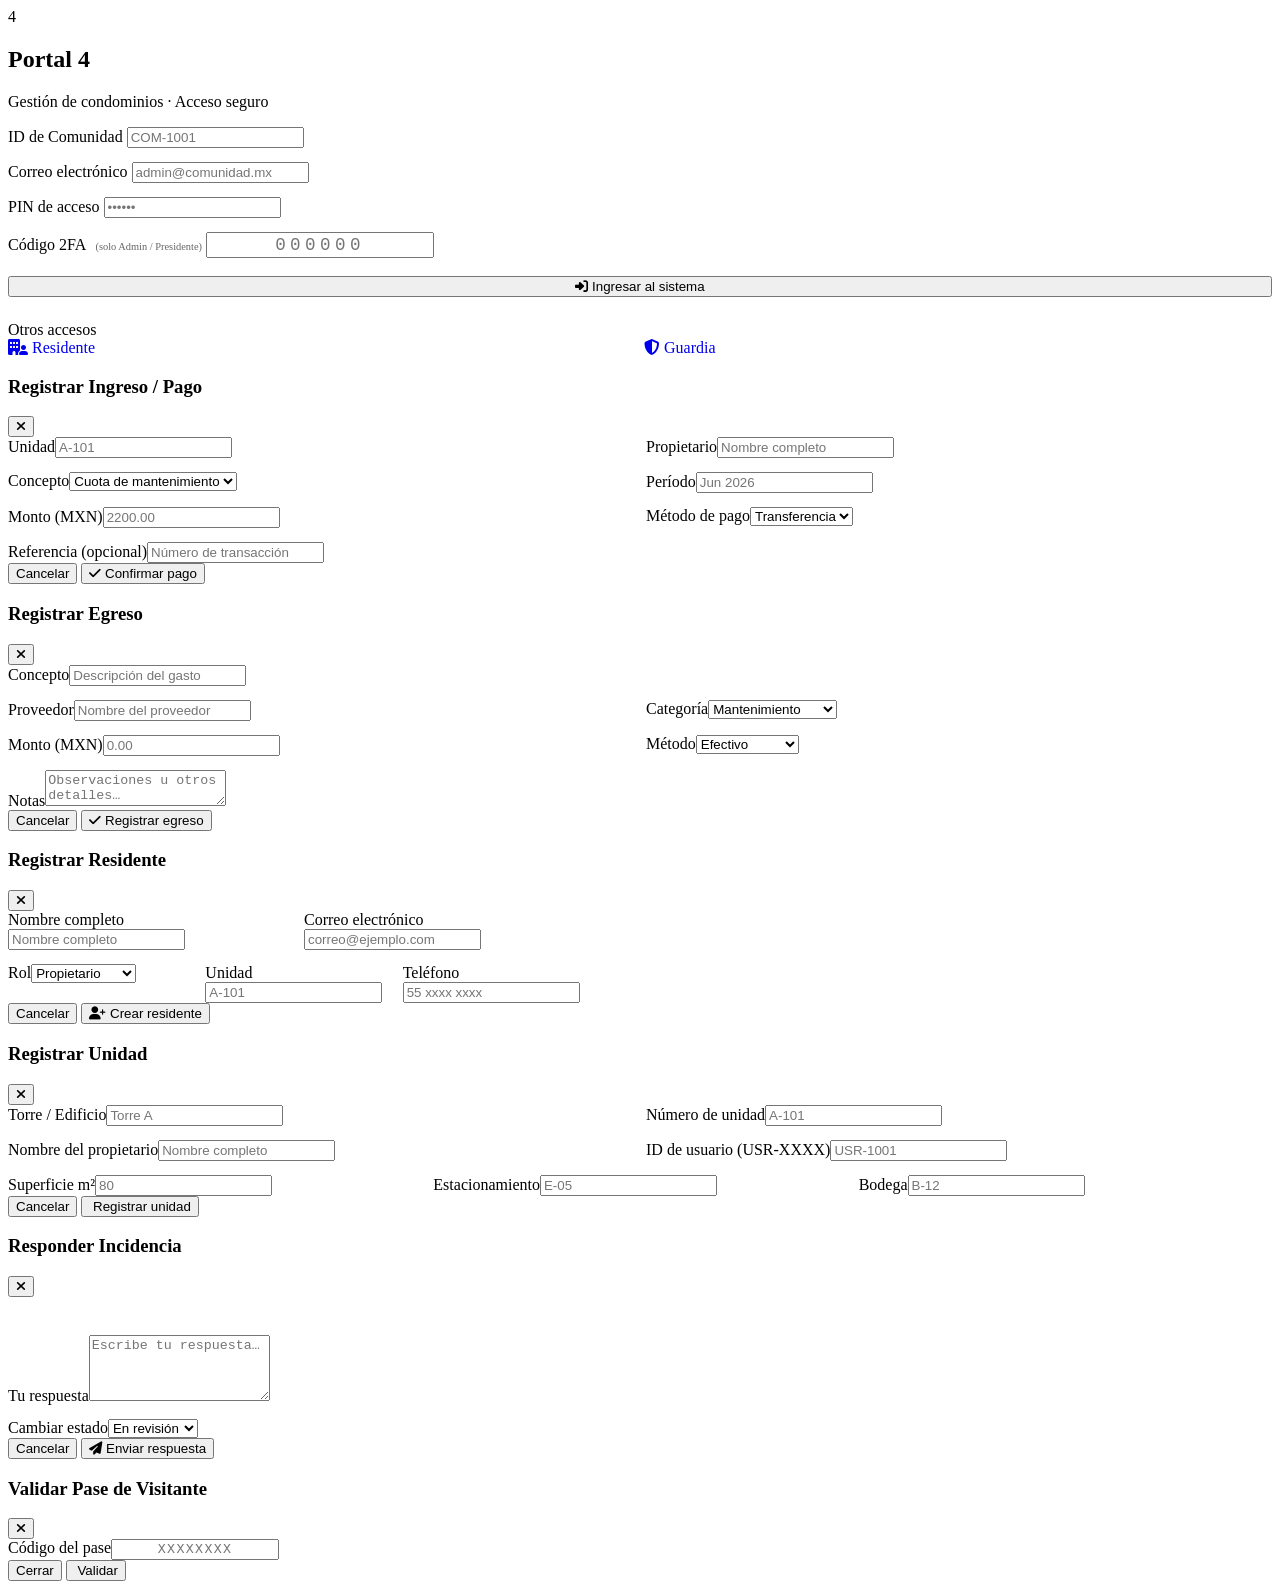
==== index.html @ bd9a2a49 "Add files via upload" ====
<!DOCTYPE html>
<html lang="es">
<head>
  <meta charset="UTF-8">
  <meta name="viewport" content="width=device-width, initial-scale=1.0">
  <title>Portal 4 — Panel Administrativo</title>
  <link rel="stylesheet" href="https://cdnjs.cloudflare.com/ajax/libs/font-awesome/6.5.0/css/all.min.css">
  <link rel="stylesheet" href="./assets/css/styles.css">
  <style>
    .stats-grid { display:grid; grid-template-columns:repeat(5,1fr); gap:14px; }
    @media(max-width:1200px){.stats-grid{grid-template-columns:repeat(3,1fr);}}
    @media(max-width:700px) {.stats-grid{grid-template-columns:repeat(2,1fr);}}
    .main-grid  { display:grid; grid-template-columns:1fr 360px; gap:20px; align-items:start; }
    @media(max-width:1100px){.main-grid{grid-template-columns:1fr;}}
    .cards-grid { display:grid; grid-template-columns:repeat(auto-fill,minmax(300px,1fr)); gap:14px; }
    .bar-row    { display:flex; align-items:center; gap:10px; margin-bottom:10px; }
    .bar-track  { flex:1; background:var(--ink-border); border-radius:99px; height:8px; overflow:hidden; }
    .bar-fill   { height:100%; border-radius:99px; transition:width .5s ease; }
    .bar-fill.income  { background:linear-gradient(90deg,var(--copper),var(--gold)); }
    .bar-fill.expense { background:linear-gradient(90deg,var(--danger),#ff8a80); }
    .bar-val    { font-size:.7rem; font-weight:700; color:var(--white); width:90px; flex-shrink:0; }
    .unit-grid  { display:grid; grid-template-columns:repeat(auto-fill,minmax(60px,1fr)); gap:6px; }
    .unit-cell  { aspect-ratio:1; border-radius:var(--r-sm); display:flex; flex-direction:column; align-items:center; justify-content:center; font-size:.65rem; font-weight:700; cursor:pointer; transition:var(--transition); border:1px solid var(--ink-border); gap:2px; }
    .unit-cell.ok     { background:rgba(63,185,80,.1);  color:var(--success); border-color:rgba(63,185,80,.3); }
    .unit-cell.moroso { background:rgba(248,81,73,.1);  color:var(--danger);  border-color:rgba(248,81,73,.3); }
    .unit-cell.pend   { background:rgba(210,153,34,.08);color:var(--warning); border-color:rgba(210,153,34,.25); }
    .unit-cell:hover  { transform:scale(1.08); box-shadow:var(--shadow-sm); }
    .activity-item { display:flex; gap:12px; padding:12px 0; border-bottom:1px solid var(--ink-border-soft); }
    .activity-item:last-child { border-bottom:none; }
    .activity-icon { width:34px; height:34px; border-radius:var(--r-sm); flex-shrink:0; display:flex; align-items:center; justify-content:center; font-size:.8rem; }
  </style>
</head>
<body>

<!-- ══ LOGIN ══ -->
<div id="loginScreen" class="login-screen">
  <div class="login-card">
    <div class="login-logo">
      <div class="login-mark">4</div>
      <h2>Portal 4</h2>
      <p>Gestión de condominios · Acceso seguro</p>
    </div>
    <div style="display:flex;flex-direction:column;gap:14px">
      <div>
        <label class="field-label">ID de Comunidad</label>
        <input type="text" id="loginCom" class="input-field" placeholder="COM-1001"
               autocomplete="off" onkeydown="if(event.key==='Enter')login()">
      </div>
      <div>
        <label class="field-label">Correo electrónico</label>
        <input type="email" id="loginUsr" class="input-field" placeholder="admin@comunidad.mx"
               autocomplete="username" onkeydown="if(event.key==='Enter')login()">
      </div>
      <div>
        <label class="field-label">PIN de acceso</label>
        <input type="password" id="loginPin" class="input-field" placeholder="••••••"
               maxlength="6" autocomplete="current-password" onkeydown="if(event.key==='Enter')login()">
      </div>
      <div>
        <label class="field-label">Código 2FA
          <span style="font-weight:400;text-transform:none;letter-spacing:0;margin-left:6px;font-size:.65rem;opacity:.6">(solo Admin / Presidente)</span>
        </label>
        <input type="text" id="loginOtp" class="input-field" placeholder="000000"
               style="font-family:'DM Mono',monospace;letter-spacing:.25em;font-size:1.1rem;text-align:center"
               maxlength="6" inputmode="numeric" onkeydown="if(event.key==='Enter')login()">
      </div>
      <!-- Error display — inline, no page reload -->
      <div id="loginError" style="display:none;background:rgba(248,81,73,.08);border:1px solid rgba(248,81,73,.3);border-radius:var(--r-md);padding:10px 14px;font-size:.8rem;color:var(--danger);line-height:1.5"></div>
      <button id="loginBtn" onclick="login()" class="btn btn-primary btn-lg" style="width:100%;margin-top:4px">
        <i class="fas fa-right-to-bracket"></i> Ingresar al sistema
      </button>
    </div>
    <div class="login-divider" style="margin-top:1.5rem">Otros accesos</div>
    <div style="display:flex;gap:8px">
      <a href="./residentes.html" class="btn btn-outline btn-sm" style="flex:1;text-decoration:none"><i class="fas fa-building-user"></i> Residente</a>
      <a href="./guardia.html"    class="btn btn-outline btn-sm" style="flex:1;text-decoration:none"><i class="fas fa-shield-halved"></i> Guardia</a>
    </div>
  </div>
</div>

<!-- ══ APP SHELL ══ -->
<div id="appShell" style="display:none">

  <nav class="navbar">
    <div style="display:flex;align-items:center;gap:16px">
      <a href="#" class="navbar-brand" onclick="return false">
        <div class="navbar-logo">4</div>
        <div>
          <div class="navbar-brand-name">Portal 4</div>
          <div class="navbar-brand-sub" id="navComId">—</div>
        </div>
      </a>
      <span class="navbar-tagline" id="navTagline">Panel de administración</span>
    </div>
    <div class="navbar-nav" id="mainNav">
      <a href="#" class="nav-link active" onclick="ir('dashboard',this)"><i class="fas fa-gauge-high"></i> <span>Dashboard</span></a>
      <a href="#" class="nav-link" onclick="ir('residentes',this)"><i class="fas fa-users"></i> <span>Residentes</span></a>
      <a href="#" class="nav-link" onclick="ir('finanzas',this)"><i class="fas fa-coins"></i> <span>Finanzas</span></a>
      <a href="#" class="nav-link" onclick="ir('amenidades',this)"><i class="fas fa-dumbbell"></i> <span>Amenidades</span></a>
      <a href="#" class="nav-link" onclick="ir('visitantes',this)"><i class="fas fa-qrcode"></i> <span>Visitantes</span></a>
      <a href="#" class="nav-link" onclick="ir('incidencias',this)"><i class="fas fa-triangle-exclamation"></i> <span>Incidencias</span></a>
    </div>
    <div style="display:flex;align-items:center;gap:10px">
      <div class="nav-user">
        <div class="nav-avatar" id="navAvatar">?</div>
        <div><div class="nav-user-name" id="navNombre">—</div><div class="nav-user-role" id="navRole">—</div></div>
      </div>
      <button class="btn-logout" title="Cerrar sesión" onclick="logout()"><i class="fas fa-arrow-right-from-bracket"></i></button>
      <button class="hamburger" id="hbBtn" onclick="toggleMobNav()"><span></span><span></span><span></span></button>
    </div>
  </nav>

  <div class="mobile-nav" id="mobNav">
    <a href="#" class="nav-link" onclick="ir('dashboard',this);closeMobNav()"><i class="fas fa-gauge-high"></i> Dashboard</a>
    <a href="#" class="nav-link" onclick="ir('residentes',this);closeMobNav()"><i class="fas fa-users"></i> Residentes</a>
    <a href="#" class="nav-link" onclick="ir('finanzas',this);closeMobNav()"><i class="fas fa-coins"></i> Finanzas</a>
    <a href="#" class="nav-link" onclick="ir('amenidades',this);closeMobNav()"><i class="fas fa-dumbbell"></i> Amenidades</a>
    <a href="#" class="nav-link" onclick="ir('visitantes',this);closeMobNav()"><i class="fas fa-qrcode"></i> Visitantes</a>
    <a href="#" class="nav-link" onclick="ir('incidencias',this);closeMobNav()"><i class="fas fa-triangle-exclamation"></i> Incidencias</a>
    <div class="divider"></div>
    <button class="btn btn-danger-ghost btn-sm" onclick="logout()" style="width:100%"><i class="fas fa-arrow-right-from-bracket"></i> Cerrar sesión</button>
  </div>

  <main style="padding:20px 24px;position:relative;z-index:1">

    <!-- ═══ DASHBOARD ═══ -->
    <section id="sec-dashboard" class="page-enter">
      <div style="display:flex;align-items:flex-start;justify-content:space-between;gap:16px;margin-bottom:24px;flex-wrap:wrap">
        <div><div class="section-eyebrow">Bienvenido</div><h1 class="section-title" id="dashTitle">Panel Principal</h1></div>
        <div style="display:flex;gap:10px;flex-wrap:wrap">
          <button class="btn btn-outline btn-sm" onclick="cargarDashboard()"><i class="fas fa-rotate-right"></i> Actualizar</button>
          <button class="btn btn-primary btn-sm" onclick="abrirModal('modalPago')"><i class="fas fa-plus"></i> Registrar pago</button>
        </div>
      </div>
      <div class="stats-grid" style="margin-bottom:20px">
        <div class="stat-card s-gold"><div class="stat-icon" style="background:rgba(212,175,55,.12);color:var(--gold)"><i class="fas fa-building"></i></div><div><div class="stat-value" id="stTotal">—</div><div class="stat-label">Total unidades</div></div></div>
        <div class="stat-card s-green"><div class="stat-icon" style="background:rgba(63,185,80,.1);color:var(--success)"><i class="fas fa-check-circle"></i></div><div><div class="stat-value" id="stAlDia">—</div><div class="stat-label">Al corriente</div></div></div>
        <div class="stat-card s-red"><div class="stat-icon" style="background:rgba(248,81,73,.08);color:var(--danger)"><i class="fas fa-exclamation-circle"></i></div><div><div class="stat-value" id="stMorosos">—</div><div class="stat-label">Morosos</div></div></div>
        <div class="stat-card s-copper"><div class="stat-icon" style="background:var(--copper-mist);color:var(--copper-light)"><i class="fas fa-coins"></i></div><div><div class="stat-value" id="stIngresos">—</div><div class="stat-label">Ingresos mes</div></div></div>
        <div class="stat-card s-blue"><div class="stat-icon" style="background:rgba(88,166,255,.08);color:var(--info)"><i class="fas fa-ticket"></i></div><div><div class="stat-value" id="stInc">—</div><div class="stat-label">Incidencias abiertas</div></div></div>
      </div>
      <div class="main-grid">
        <div style="display:flex;flex-direction:column;gap:20px">
          <div class="card" style="padding:1.5rem">
            <div style="display:flex;align-items:center;justify-content:space-between;margin-bottom:16px;flex-wrap:wrap;gap:10px">
              <div><div class="section-eyebrow">Vista rápida</div><h3 style="font-family:'Playfair Display',serif;font-size:1.1rem;color:var(--white)">Mapa de Unidades</h3></div>
              <div style="display:flex;gap:12px;font-size:.68rem">
                <span style="color:var(--success)">● Al corriente</span>
                <span style="color:var(--danger)">● Moroso</span>
                <span style="color:var(--warning)">● Pendiente</span>
              </div>
            </div>
            <div class="unit-grid" id="unitGrid"><div class="skeleton" style="height:60px"></div><div class="skeleton" style="height:60px"></div><div class="skeleton" style="height:60px"></div></div>
          </div>
          <div class="card" style="padding:1.5rem">
            <div style="display:flex;align-items:center;justify-content:space-between;margin-bottom:16px;flex-wrap:wrap;gap:10px">
              <div><div class="section-eyebrow">Cobranza</div><h3 style="font-family:'Playfair Display',serif;font-size:1.1rem;color:var(--white)">Unidades Morosas</h3></div>
              <button class="btn btn-danger-ghost btn-sm" onclick="enviarAvisosMasivos()"><i class="fas fa-envelope"></i> Avisos masivos</button>
            </div>
            <div class="p4-table-wrap"><table class="p4-table"><thead><tr><th>Unidad</th><th>Propietario</th><th>Acciones</th></tr></thead><tbody id="morososBody"><tr><td colspan="3" style="text-align:center;padding:20px;color:var(--slate)">Cargando…</td></tr></tbody></table></div>
          </div>
        </div>
        <div style="display:flex;flex-direction:column;gap:20px">
          <div class="chart-wrap">
            <div class="section-eyebrow" style="margin-bottom:4px">Resumen financiero</div>
            <h3 style="font-family:'Playfair Display',serif;font-size:1rem;color:var(--white);margin-bottom:20px">Ingresos vs Egresos</h3>
            <div id="finChart"><div class="skeleton" style="height:130px"></div></div>
            <div style="display:flex;justify-content:space-between;margin-top:16px;padding-top:14px;border-top:1px solid var(--ink-border)">
              <div><div style="font-size:.65rem;color:var(--slate);text-transform:uppercase;letter-spacing:.08em">Balance neto</div><div style="font-family:'DM Mono',monospace;font-size:1rem;font-weight:700;margin-top:2px" id="balVal">—</div></div>
              <button class="btn btn-ghost btn-sm" onclick="ir('finanzas')">Ver detalles <i class="fas fa-arrow-right"></i></button>
            </div>
          </div>
          <div class="card" style="padding:1.5rem">
            <div class="section-eyebrow" style="margin-bottom:4px">Sistema</div>
            <h3 style="font-family:'Playfair Display',serif;font-size:1rem;color:var(--white);margin-bottom:16px">Actividad Reciente</h3>
            <div id="actFeed"><div class="skeleton" style="height:50px;margin-bottom:8px"></div><div class="skeleton" style="height:50px;margin-bottom:8px"></div><div class="skeleton" style="height:50px"></div></div>
          </div>
        </div>
      </div>
    </section>

    <!-- ═══ RESIDENTES ═══ -->
    <section id="sec-residentes" style="display:none">
      <div style="display:flex;align-items:flex-start;justify-content:space-between;gap:16px;margin-bottom:24px;flex-wrap:wrap">
        <div><div class="section-eyebrow">Administración</div><h1 class="section-title">Residentes y Propiedades</h1></div>
        <div style="display:flex;gap:10px;flex-wrap:wrap">
          <button class="btn btn-primary btn-sm" onclick="abrirModal('modalUsuario')"><i class="fas fa-user-plus"></i> Nuevo residente</button>
          <button class="btn btn-outline btn-sm" onclick="abrirModal('modalPropiedad')"><i class="fas fa-building-plus"></i> Nueva unidad</button>
        </div>
      </div>
      <div class="tab-bar">
        <button class="tab-btn active" onclick="swTab('usuarios',this)"><i class="fas fa-users"></i> Usuarios <span class="tab-badge" id="badgeU">0</span></button>
        <button class="tab-btn" onclick="swTab('propiedades',this)"><i class="fas fa-building"></i> Propiedades <span class="tab-badge" id="badgeP">0</span></button>
      </div>
      <div id="tabUsuarios">
        <div class="search-bar" style="max-width:360px;margin-bottom:16px">
          <i class="fas fa-search search-icon"></i>
          <input class="input-field" id="buscarU" placeholder="Buscar por nombre, email o unidad…" style="padding-left:44px" oninput="filtrarU(this.value)">
        </div>
        <div class="p4-table-wrap"><table class="p4-table"><thead><tr><th>ID</th><th>Nombre</th><th>Email</th><th>Rol</th><th>Unidad</th><th>Estatus</th><th>Acciones</th></tr></thead><tbody id="tbUsuarios"><tr><td colspan="7" style="text-align:center;padding:24px;color:var(--slate)">Cargando…</td></tr></tbody></table></div>
      </div>
      <div id="tabPropiedades" style="display:none">
        <div class="p4-table-wrap"><table class="p4-table"><thead><tr><th>ID</th><th>Torre</th><th>Unidad</th><th>Propietario</th><th>M²</th><th>Estado cuenta</th><th>Acciones</th></tr></thead><tbody id="tbPropiedades"><tr><td colspan="7" style="text-align:center;padding:24px;color:var(--slate)">Cargando…</td></tr></tbody></table></div>
      </div>
    </section>

    <!-- ═══ FINANZAS ═══ -->
    <section id="sec-finanzas" style="display:none">
      <div style="display:flex;align-items:flex-start;justify-content:space-between;gap:16px;margin-bottom:24px;flex-wrap:wrap">
        <div><div class="section-eyebrow">Motor financiero</div><h1 class="section-title">Finanzas del Condominio</h1></div>
        <div style="display:flex;gap:10px;flex-wrap:wrap">
          <button class="btn btn-primary btn-sm" onclick="abrirModal('modalPago')"><i class="fas fa-plus"></i> Ingreso</button>
          <button class="btn btn-outline btn-sm" onclick="abrirModal('modalEgreso')"><i class="fas fa-minus"></i> Egreso</button>
        </div>
      </div>
      <div style="display:grid;grid-template-columns:repeat(auto-fit,minmax(200px,1fr));gap:14px;margin-bottom:24px">
        <div class="stat-card s-green"><div class="stat-icon" style="background:rgba(63,185,80,.1);color:var(--success)"><i class="fas fa-arrow-trend-up"></i></div><div><div class="stat-value" id="finTotIng">$0</div><div class="stat-label">Ingresos totales</div></div></div>
        <div class="stat-card s-red"><div class="stat-icon" style="background:rgba(248,81,73,.08);color:var(--danger)"><i class="fas fa-arrow-trend-down"></i></div><div><div class="stat-value" id="finTotEgr">$0</div><div class="stat-label">Egresos totales</div></div></div>
        <div class="stat-card s-copper"><div class="stat-icon" style="background:var(--copper-mist);color:var(--copper-light)"><i class="fas fa-scale-balanced"></i></div><div><div class="stat-value" id="finBal">$0</div><div class="stat-label">Balance neto</div></div></div>
      </div>
      <div class="tab-bar">
        <button class="tab-btn active" onclick="swFinTab('ing',this)"><i class="fas fa-arrow-down" style="color:var(--success)"></i> Ingresos</button>
        <button class="tab-btn" onclick="swFinTab('egr',this)"><i class="fas fa-arrow-up" style="color:var(--danger)"></i> Egresos</button>
      </div>
      <div id="tabIng"><div class="p4-table-wrap"><table class="p4-table"><thead><tr><th>ID</th><th>Unidad</th><th>Propietario</th><th>Concepto</th><th>Monto</th><th>Método</th><th>Período</th><th>Fecha</th><th>Estado</th></tr></thead><tbody id="tbIng"><tr><td colspan="9" style="text-align:center;padding:24px;color:var(--slate)">Cargando…</td></tr></tbody></table></div></div>
      <div id="tabEgr" style="display:none"><div class="p4-table-wrap"><table class="p4-table"><thead><tr><th>ID</th><th>Concepto</th><th>Proveedor</th><th>Monto</th><th>Categoría</th><th>Fecha</th></tr></thead><tbody id="tbEgr"><tr><td colspan="6" style="text-align:center;padding:24px;color:var(--slate)">Cargando…</td></tr></tbody></table></div></div>
    </section>

    <!-- ═══ AMENIDADES ═══ -->
    <section id="sec-amenidades" style="display:none">
      <div style="display:flex;align-items:flex-start;justify-content:space-between;gap:16px;margin-bottom:24px;flex-wrap:wrap">
        <div><div class="section-eyebrow">Reservaciones</div><h1 class="section-title">Amenidades</h1></div>
        <button class="btn btn-ghost btn-sm" onclick="cargarAmenidades()"><i class="fas fa-rotate-right"></i> Actualizar</button>
      </div>
      <div class="p4-table-wrap"><table class="p4-table"><thead><tr><th>ID</th><th>Unidad</th><th>Amenidad</th><th>Fecha</th><th>Hora</th><th>Duración</th><th>Residente</th><th>Estado</th><th>Acción</th></tr></thead><tbody id="tbAmen"><tr><td colspan="9" style="text-align:center;padding:24px;color:var(--slate)">Cargando…</td></tr></tbody></table></div>
    </section>

    <!-- ═══ VISITANTES ═══ -->
    <section id="sec-visitantes" style="display:none">
      <div style="display:flex;align-items:flex-start;justify-content:space-between;gap:16px;margin-bottom:24px;flex-wrap:wrap">
        <div><div class="section-eyebrow">Control de acceso</div><h1 class="section-title">Registro de Visitantes</h1></div>
        <button class="btn btn-outline btn-sm" onclick="abrirModal('modalQRVal')"><i class="fas fa-qrcode"></i> Validar QR</button>
      </div>
      <div class="p4-table-wrap"><table class="p4-table"><thead><tr><th>ID</th><th>Código</th><th>Unidad</th><th>Residente</th><th>Visitante</th><th>Fecha visita</th><th>Placa</th><th>Estado</th></tr></thead><tbody id="tbVis"><tr><td colspan="8" style="text-align:center;padding:24px;color:var(--slate)">Cargando…</td></tr></tbody></table></div>
    </section>

    <!-- ═══ INCIDENCIAS ═══ -->
    <section id="sec-incidencias" style="display:none">
      <div style="display:flex;align-items:flex-start;justify-content:space-between;gap:16px;margin-bottom:24px;flex-wrap:wrap">
        <div><div class="section-eyebrow">Soporte</div><h1 class="section-title">Incidencias y Tickets</h1></div>
        <button class="btn btn-ghost btn-sm" onclick="cargarIncidencias()"><i class="fas fa-rotate-right"></i> Actualizar</button>
      </div>
      <div class="cards-grid" id="gridInc">
        <div class="skeleton" style="height:180px;border-radius:var(--r-xl)"></div>
        <div class="skeleton" style="height:180px;border-radius:var(--r-xl)"></div>
        <div class="skeleton" style="height:180px;border-radius:var(--r-xl)"></div>
      </div>
    </section>

  </main>
</div><!-- /appShell -->

<!-- ══ MODALS ══ -->
<div id="modalPago" class="modal-overlay hidden">
  <div class="modal-box">
    <div class="modal-header"><h3 class="modal-title">Registrar Ingreso / Pago</h3><button class="btn-logout" onclick="cerrarModal('modalPago')"><i class="fas fa-times"></i></button></div>
    <div class="modal-body" style="display:flex;flex-direction:column;gap:14px">
      <div style="display:grid;grid-template-columns:1fr 1fr;gap:12px">
        <div><label class="field-label">Unidad</label><input class="input-field" id="pagoUnidad" placeholder="A-101"></div>
        <div><label class="field-label">Propietario</label><input class="input-field" id="pagoNombre" placeholder="Nombre completo"></div>
      </div>
      <div style="display:grid;grid-template-columns:1fr 1fr;gap:12px">
        <div><label class="field-label">Concepto</label><select class="input-field" id="pagoConcepto"><option>Cuota de mantenimiento</option><option>Fondo de reserva</option><option>Cuota extraordinaria</option><option>Estacionamiento</option><option>Otro</option></select></div>
        <div><label class="field-label">Período</label><input class="input-field" id="pagoPeriodo" placeholder="Jun 2026"></div>
      </div>
      <div style="display:grid;grid-template-columns:1fr 1fr;gap:12px">
        <div><label class="field-label">Monto (MXN)</label><input class="input-field" id="pagoMonto" type="number" min="0" step="0.01" placeholder="2200.00"></div>
        <div><label class="field-label">Método de pago</label><select class="input-field" id="pagoMetodo"><option>Transferencia</option><option>SPEI</option><option>Efectivo</option><option>Tarjeta</option><option>Cheque</option></select></div>
      </div>
      <div><label class="field-label">Referencia (opcional)</label><input class="input-field" id="pagoRef" placeholder="Número de transacción"></div>
    </div>
    <div class="modal-footer">
      <button class="btn btn-outline btn-sm" onclick="cerrarModal('modalPago')">Cancelar</button>
      <button class="btn btn-primary btn-sm" onclick="guardarPago()"><i class="fas fa-check"></i> Confirmar pago</button>
    </div>
  </div>
</div>

<div id="modalEgreso" class="modal-overlay hidden">
  <div class="modal-box">
    <div class="modal-header"><h3 class="modal-title">Registrar Egreso</h3><button class="btn-logout" onclick="cerrarModal('modalEgreso')"><i class="fas fa-times"></i></button></div>
    <div class="modal-body" style="display:flex;flex-direction:column;gap:14px">
      <div><label class="field-label">Concepto</label><input class="input-field" id="egrConcepto" placeholder="Descripción del gasto"></div>
      <div style="display:grid;grid-template-columns:1fr 1fr;gap:12px">
        <div><label class="field-label">Proveedor</label><input class="input-field" id="egrProveedor" placeholder="Nombre del proveedor"></div>
        <div><label class="field-label">Categoría</label><select class="input-field" id="egrCategoria"><option>Mantenimiento</option><option>Seguridad</option><option>Limpieza</option><option>Servicios públicos</option><option>Reparaciones</option><option>Administrativo</option><option>Otro</option></select></div>
      </div>
      <div style="display:grid;grid-template-columns:1fr 1fr;gap:12px">
        <div><label class="field-label">Monto (MXN)</label><input class="input-field" id="egrMonto" type="number" min="0" step="0.01" placeholder="0.00"></div>
        <div><label class="field-label">Método</label><select class="input-field" id="egrMetodo"><option>Efectivo</option><option>Transferencia</option><option>Cheque</option><option>Tarjeta</option></select></div>
      </div>
      <div><label class="field-label">Notas</label><textarea class="input-field" id="egrNotas" rows="2" placeholder="Observaciones u otros detalles…"></textarea></div>
    </div>
    <div class="modal-footer">
      <button class="btn btn-outline btn-sm" onclick="cerrarModal('modalEgreso')">Cancelar</button>
      <button class="btn btn-danger-ghost btn-sm" onclick="guardarEgreso()"><i class="fas fa-check"></i> Registrar egreso</button>
    </div>
  </div>
</div>

<div id="modalUsuario" class="modal-overlay hidden">
  <div class="modal-box" style="max-width:580px">
    <div class="modal-header"><h3 class="modal-title">Registrar Residente</h3><button class="btn-logout" onclick="cerrarModal('modalUsuario')"><i class="fas fa-times"></i></button></div>
    <div class="modal-body" style="display:flex;flex-direction:column;gap:14px">
      <div style="display:grid;grid-template-columns:1fr 1fr;gap:12px">
        <div><label class="field-label">Nombre completo</label><input class="input-field" id="uNombre" placeholder="Nombre completo"></div>
        <div><label class="field-label">Correo electrónico</label><input class="input-field" id="uEmail" type="email" placeholder="correo@ejemplo.com"></div>
      </div>
      <div style="display:grid;grid-template-columns:1fr 1fr 1fr;gap:12px">
        <div><label class="field-label">Rol</label><select class="input-field" id="uRol" onchange="toggleInqOpt(this.value)"><option value="propietario">Propietario</option><option value="inquilino">Inquilino</option><option value="presidente">Presidente</option><option value="admin">Administrador</option><option value="guardia">Guardia</option></select></div>
        <div><label class="field-label">Unidad</label><input class="input-field" id="uUnidad" placeholder="A-101"></div>
        <div><label class="field-label">Teléfono</label><input class="input-field" id="uTelefono" placeholder="55 xxxx xxxx"></div>
      </div>
      <div id="inqOpt" style="display:none"><label class="field-label">Acceso al portal</label><select class="input-field" id="uInqActivo"><option value="Sí">Activo — puede ingresar</option><option value="No">Bloqueado</option></select></div>
    </div>
    <div class="modal-footer">
      <button class="btn btn-outline btn-sm" onclick="cerrarModal('modalUsuario')">Cancelar</button>
      <button class="btn btn-primary btn-sm" onclick="guardarUsuario()"><i class="fas fa-user-plus"></i> Crear residente</button>
    </div>
  </div>
</div>

<div id="modalPropiedad" class="modal-overlay hidden">
  <div class="modal-box">
    <div class="modal-header"><h3 class="modal-title">Registrar Unidad</h3><button class="btn-logout" onclick="cerrarModal('modalPropiedad')"><i class="fas fa-times"></i></button></div>
    <div class="modal-body" style="display:flex;flex-direction:column;gap:14px">
      <div style="display:grid;grid-template-columns:1fr 1fr;gap:12px">
        <div><label class="field-label">Torre / Edificio</label><input class="input-field" id="pTorre" placeholder="Torre A"></div>
        <div><label class="field-label">Número de unidad</label><input class="input-field" id="pUnidad" placeholder="A-101"></div>
      </div>
      <div style="display:grid;grid-template-columns:1fr 1fr;gap:12px">
        <div><label class="field-label">Nombre del propietario</label><input class="input-field" id="pNombre" placeholder="Nombre completo"></div>
        <div><label class="field-label">ID de usuario (USR-XXXX)</label><input class="input-field" id="pUsrId" placeholder="USR-1001"></div>
      </div>
      <div style="display:grid;grid-template-columns:1fr 1fr 1fr;gap:12px">
        <div><label class="field-label">Superficie m²</label><input class="input-field" id="pM2" type="number" placeholder="80"></div>
        <div><label class="field-label">Estacionamiento</label><input class="input-field" id="pEst" placeholder="E-05"></div>
        <div><label class="field-label">Bodega</label><input class="input-field" id="pBod" placeholder="B-12"></div>
      </div>
    </div>
    <div class="modal-footer">
      <button class="btn btn-outline btn-sm" onclick="cerrarModal('modalPropiedad')">Cancelar</button>
      <button class="btn btn-primary btn-sm" onclick="guardarPropiedad()"><i class="fas fa-building-plus"></i> Registrar unidad</button>
    </div>
  </div>
</div>

<div id="modalIncidencia" class="modal-overlay hidden">
  <div class="modal-box">
    <div class="modal-header"><h3 class="modal-title">Responder Incidencia</h3><button class="btn-logout" onclick="cerrarModal('modalIncidencia')"><i class="fas fa-times"></i></button></div>
    <div class="modal-body" style="display:flex;flex-direction:column;gap:14px">
      <div id="incDetailView" style="background:var(--ink-soft);border-radius:var(--r-md);padding:12px;font-size:.82rem;color:var(--slate)"></div>
      <div><label class="field-label">Tu respuesta</label><textarea class="input-field" id="incRespuesta" rows="4" placeholder="Escribe tu respuesta…"></textarea></div>
      <div><label class="field-label">Cambiar estado</label><select class="input-field" id="incEstado"><option>En revisión</option><option>En proceso</option><option>Resuelto</option><option>Cerrado</option></select></div>
      <input type="hidden" id="incSelectedId">
    </div>
    <div class="modal-footer">
      <button class="btn btn-outline btn-sm" onclick="cerrarModal('modalIncidencia')">Cancelar</button>
      <button class="btn btn-primary btn-sm" onclick="enviarRespuesta()"><i class="fas fa-paper-plane"></i> Enviar respuesta</button>
    </div>
  </div>
</div>

<div id="modalQRVal" class="modal-overlay hidden">
  <div class="modal-box">
    <div class="modal-header"><h3 class="modal-title">Validar Pase de Visitante</h3><button class="btn-logout" onclick="cerrarModal('modalQRVal')"><i class="fas fa-times"></i></button></div>
    <div class="modal-body" style="display:flex;flex-direction:column;gap:14px">
      <div><label class="field-label">Código del pase</label><input class="input-field" id="qrCodigo" placeholder="XXXXXXXX" style="font-family:'DM Mono',monospace;letter-spacing:.1em;text-align:center;text-transform:uppercase" oninput="this.value=this.value.toUpperCase()"></div>
      <div id="qrResult" style="display:none"></div>
    </div>
    <div class="modal-footer">
      <button class="btn btn-outline btn-sm" onclick="cerrarModal('modalQRVal')">Cerrar</button>
      <button class="btn btn-primary btn-sm" onclick="validarQR()"><i class="fas fa-shield-check"></i> Validar</button>
    </div>
  </div>
</div>

<script src="./assets/js/api.js"></script>
<script>
/* ═══════════════════════════════════════════════════════════════
   PORTAL 4 — index.html  v3.0  (Admin panel)
═══════════════════════════════════════════════════════════════ */
var comunidadId = '';
var _allUsuarios = [];

/* ── Boot ─────────────────────────────────────────────────────── */
window.addEventListener('DOMContentLoaded', function() {
  // Close modals on overlay click
  document.querySelectorAll('.modal-overlay').forEach(function(m) {
    m.addEventListener('click', function(e) { if (e.target === m) m.classList.add('hidden'); });
  });
  // Restore session
  var s = Session.get();
  if (s && ['admin','superadmin','presidente'].indexOf(s.role) !== -1) {
    comunidadId = s.comunidadId || '';
    mostrarApp(s);
  }
});

/* ── LOGIN ────────────────────────────────────────────────────── */
function login() {
  var btn   = document.getElementById('loginBtn');
  var errEl = document.getElementById('loginError');
  var comId = document.getElementById('loginCom').value.trim();
  var usr   = document.getElementById('loginUsr').value.trim();
  var pin   = document.getElementById('loginPin').value.trim();
  var otp   = document.getElementById('loginOtp').value.replace(/\s/g,'').trim();

  errEl.style.display = 'none';
  if (!comId || !usr || !pin) {
    errEl.textContent = 'Completa el ID de Comunidad, correo y PIN antes de continuar.';
    errEl.style.display = 'block';
    return;
  }

  btn.disabled  = true;
  btn.innerHTML = '<i class="fas fa-spinner fa-spin"></i> Verificando…';

  // NOTE: comunidadId goes in datos (not auth) so GAS autenticar() can find the community sheet
  apiPost('LOGIN', { comunidadId: comId }, { usuario: usr, pin: pin, otpCode: otp, comunidadId: comId })
    .then(function(res) {
      if (['admin','superadmin','presidente'].indexOf(res.role) === -1) {
        errEl.textContent = 'Este panel es solo para administradores. Usa el Portal Residente.';
        errEl.style.display = 'block';
        return;
      }
      Session.set({
        usuario: usr, token: res.token, role: res.role,
        nombre: res.nombre, comunidadId: comId, unidad: res.unidad || ''
      });
      comunidadId = comId;
      mostrarApp(res);
    })
    .catch(function(err) {
      errEl.textContent = err.message;
      errEl.style.display = 'block';
    })
    .finally(function() {
      btn.disabled  = false;
      btn.innerHTML = '<i class="fas fa-right-to-bracket"></i> Ingresar al sistema';
    });
}

function mostrarApp(s) {
  document.getElementById('loginScreen').style.display = 'none';
  document.getElementById('appShell').style.display    = 'block';
  var nombre = s.nombre || s.usuario || '—';
  document.getElementById('navNombre').textContent  = nombre;
  document.getElementById('navRole').textContent    = (s.role || '').toUpperCase();
  document.getElementById('navAvatar').textContent  = nombre.charAt(0).toUpperCase();
  document.getElementById('navComId').textContent   = comunidadId;
  document.getElementById('dashTitle').textContent  = 'Panel — ' + comunidadId;
  cargarDashboard();
}

function logout() { Session.clear(); location.reload(); }

/* ── Navigation ──────────────────────────────────────────────── */
function ir(id, linkEl) {
  document.querySelectorAll('main > section').forEach(function(s){ s.style.display = 'none'; });
  var el = document.getElementById('sec-' + id);
  if (el) { el.style.display = 'block'; el.classList.remove('page-enter'); void el.offsetWidth; el.classList.add('page-enter'); }
  document.querySelectorAll('.nav-link').forEach(function(l){ l.classList.remove('active'); });
  if (linkEl) linkEl.classList.add('active');
  if (id === 'residentes')  cargarResidentes();
  if (id === 'finanzas')    cargarFinanzas();
  if (id === 'amenidades')  cargarAmenidades();
  if (id === 'visitantes')  cargarVisitantes();
  if (id === 'incidencias') cargarIncidencias();
}

function toggleMobNav() { document.getElementById('mobNav').classList.toggle('open'); document.getElementById('hbBtn').classList.toggle('open'); }
function closeMobNav()  { document.getElementById('mobNav').classList.remove('open'); document.getElementById('hbBtn').classList.remove('open'); }

/* ── Modals ───────────────────────────────────────────────────── */
function abrirModal(id)  { document.getElementById(id).classList.remove('hidden'); }
function cerrarModal(id) { document.getElementById(id).classList.add('hidden'); }

/* ═══════════════════════════════════════════════════════════════
   DASHBOARD
═══════════════════════════════════════════════════════════════ */
function cargarDashboard() {
  Promise.allSettled([
    apiPost('LEER_FINANZAS',    { comunidadId: comunidadId }),
    apiPost('LEER_INCIDENCIAS', { comunidadId: comunidadId }),
    apiPost('LEER_PROPIEDADES', { comunidadId: comunidadId }),
    apiPost('LEER_LOGS',        { comunidadId: comunidadId })
  ]).then(function(results) {
    var fRes   = results[0];
    var incRes = results[1];
    var pRes   = results[2];
    var logRes = results[3];

    var props   = (pRes.status   === 'fulfilled' && Array.isArray(pRes.value))   ? pRes.value.slice(1)   : [];
    var incs    = (incRes.status  === 'fulfilled' && Array.isArray(incRes.value))  ? incRes.value.slice(1)  : [];
    var logs    = (logRes.status  === 'fulfilled' && Array.isArray(logRes.value))  ? logRes.value.slice(1)  : [];

    var morosos = props.filter(function(r){ return r[8] === 'Moroso'; });
    var alDia   = props.filter(function(r){ return r[8] === 'Al corriente'; });

    document.getElementById('stTotal').textContent   = props.length;
    document.getElementById('stAlDia').textContent   = alDia.length;
    document.getElementById('stMorosos').textContent = morosos.length;
    document.getElementById('stInc').textContent     = incs.filter(function(r){ return r[7] === 'Abierto'; }).length;

    // Unit grid
    document.getElementById('unitGrid').innerHTML = props.length
      ? props.map(function(p){
          var cls = p[8] === 'Al corriente' ? 'ok' : p[8] === 'Moroso' ? 'moroso' : 'pend';
          return '<div class="unit-cell ' + cls + '" title="' + esc(p[4]) + ' · ' + esc(p[8]) + '" '
            + 'onclick="showToast(\'' + esc(p[2]) + ': ' + esc(p[8]) + '\',\'info\')">'
            + '<span>' + (cls==='ok'?'✓':cls==='moroso'?'!':'~') + '</span>'
            + '<span>' + esc(p[2]) + '</span></div>';
        }).join('')
      : '<p style="color:var(--slate);font-size:.8rem;padding:8px">Sin propiedades registradas.</p>';

    // Morosos table
    document.getElementById('morososBody').innerHTML = morosos.length
      ? morosos.map(function(p){
          return '<tr>'
            + '<td><span class="mono" style="color:var(--danger)">' + esc(p[2]) + '</span></td>'
            + '<td style="font-weight:600">' + esc(p[4]) + '</td>'
            + '<td><div style="display:flex;gap:6px;flex-wrap:wrap">'
            + '<button class="btn btn-xs btn-danger-ghost" onclick="showToast(\'Aviso enviado a ' + esc(p[4]) + '\',\'info\')"><i class="fas fa-envelope"></i></button>'
            + '<button class="btn btn-xs btn-primary" onclick="pagoRapido(\'' + esc(p[2]) + '\',\'' + esc(p[4]) + '\')"><i class="fas fa-coins"></i> Pago</button>'
            + '</div></td></tr>';
        }).join('')
      : '<tr><td colspan="3" style="text-align:center;padding:20px;color:var(--success)"><i class="fas fa-check-circle"></i> Sin morosos</td></tr>';

    // Finance
    if (fRes.status === 'fulfilled') {
      var ing  = (fRes.value.ingresos || []).slice(1);
      var egr  = (fRes.value.egresos  || []).slice(1);
      var sumI = ing.reduce(function(a,r){ return a + (parseFloat(r[4])||0); }, 0);
      var sumE = egr.reduce(function(a,r){ return a + (parseFloat(r[3])||0); }, 0);
      document.getElementById('stIngresos').textContent = fmtMXN(sumI);
      var balEl = document.getElementById('balVal');
      balEl.textContent = fmtMXN(sumI - sumE);
      balEl.style.color = sumI >= sumE ? 'var(--success)' : 'var(--danger)';
      renderFinChart(ing, egr);
    }

    // Activity log
    var ACT_ICONS  = { REGISTRAR_PAGO:'fa-coins', CREAR_INCIDENCIA:'fa-triangle-exclamation', VALIDAR_PASE:'fa-shield-check', MARCAR_MOROSO:'fa-circle-exclamation', RESERVAR_AMENIDAD:'fa-calendar-check' };
    var ACT_COLORS = { REGISTRAR_PAGO:'rgba(63,185,80,.1)', CREAR_INCIDENCIA:'rgba(210,153,34,.1)', VALIDAR_PASE:'rgba(88,166,255,.08)', MARCAR_MOROSO:'rgba(248,81,73,.08)', RESERVAR_AMENIDAD:'rgba(201,120,58,.08)' };
    document.getElementById('actFeed').innerHTML = logs.length
      ? logs.slice(-6).reverse().map(function(r){
          return '<div class="activity-item">'
            + '<div class="activity-icon" style="background:' + (ACT_COLORS[r[2]]||'rgba(201,120,58,.08)') + ';color:var(--copper-light)">'
            + '<i class="fas ' + (ACT_ICONS[r[2]]||'fa-circle-dot') + '"></i></div>'
            + '<div><div style="font-size:.8rem;font-weight:600;color:var(--white)">' + esc(r[2]) + '</div>'
            + '<div style="font-size:.72rem;color:var(--slate)">' + esc(r[1]) + ' · ' + esc(r[3]) + '</div>'
            + '<div style="font-size:.64rem;color:var(--slate-light);margin-top:2px">' + fmtDate(r[0]) + '</div>'
            + '</div></div>';
        }).join('')
      : '<p style="color:var(--slate);font-size:.8rem;font-style:italic">Sin actividad reciente.</p>';
  });
}

function renderFinChart(ing, egr) {
  // Build period list from last 4 unique periods
  var periods = [];
  ing.forEach(function(r){ var p = r[7]||''; if(p && periods.indexOf(p)===-1) periods.push(p); });
  periods = periods.slice(-4);
  if (!periods.length) { document.getElementById('finChart').innerHTML = '<p style="color:var(--slate);font-size:.8rem">Sin períodos registrados.</p>'; return; }
  var maxV = 1;
  periods.forEach(function(m){
    var si = ing.filter(function(r){ return (r[7]||'')===m; }).reduce(function(a,r){ return a+(parseFloat(r[4])||0); },0);
    var se = egr.filter(function(r){ return (r[7]||r[7]||'').slice(0,7)===m.slice(0,7); }).reduce(function(a,r){ return a+(parseFloat(r[3])||0); },0);
    if (si > maxV) maxV = si;
    if (se > maxV) maxV = se;
  });
  document.getElementById('finChart').innerHTML = periods.map(function(m){
    var si = ing.filter(function(r){ return (r[7]||'')===m; }).reduce(function(a,r){ return a+(parseFloat(r[4])||0); },0);
    var se = egr.filter(function(r){ return (r[7]||r[7]||'').slice(0,7)===m.slice(0,7); }).reduce(function(a,r){ return a+(parseFloat(r[3])||0); },0);
    return '<div style="margin-bottom:12px">'
      + '<div style="font-size:.65rem;color:var(--slate);margin-bottom:5px;text-transform:uppercase;letter-spacing:.06em">' + m + '</div>'
      + '<div class="bar-row"><div class="bar-track"><div class="bar-fill income" style="width:' + Math.round(si/maxV*100) + '%"></div></div><div class="bar-val" style="color:var(--success)">' + fmtMXN(si) + '</div></div>'
      + '<div class="bar-row"><div class="bar-track"><div class="bar-fill expense" style="width:' + Math.round(se/maxV*100) + '%"></div></div><div class="bar-val" style="color:var(--danger)">' + fmtMXN(se) + '</div></div>'
      + '</div>';
  }).join('');
}

/* ═══════════════════════════════════════════════════════════════
   RESIDENTES
═══════════════════════════════════════════════════════════════ */
function cargarResidentes() {
  Promise.allSettled([
    apiPost('LEER_USUARIOS',    { comunidadId: comunidadId }),
    apiPost('LEER_PROPIEDADES', { comunidadId: comunidadId })
  ]).then(function(results) {
    var uRes = results[0], pRes = results[1];
    if (uRes.status === 'fulfilled' && Array.isArray(uRes.value)) {
      _allUsuarios = uRes.value.slice(1);
      document.getElementById('badgeU').textContent = _allUsuarios.length;
      renderUsuarios(_allUsuarios);
    } else if (uRes.status === 'rejected') {
      showToast('Error usuarios: ' + uRes.reason.message, 'error');
    }
    if (pRes.status === 'fulfilled' && Array.isArray(pRes.value)) {
      var props = pRes.value.slice(1);
      document.getElementById('badgeP').textContent = props.length;
      renderPropiedades(props);
    }
  });
}

var ROL_BADGE = { admin:'badge-admin', superadmin:'badge-admin', presidente:'badge-owner', propietario:'badge-owner', inquilino:'badge-tenant', guardia:'badge-guard' };

function renderUsuarios(rows) {
  document.getElementById('tbUsuarios').innerHTML = rows.length
    ? rows.map(function(r){
        return '<tr>'
          + '<td class="mono" style="font-size:.72rem">' + esc(r[0]) + '</td>'
          + '<td style="font-weight:600">' + esc(r[1]) + '</td>'
          + '<td style="color:var(--slate);font-size:.8rem">' + esc(r[2]) + '</td>'
          + '<td><span class="badge ' + (ROL_BADGE[r[4]]||'badge-guard') + '">' + esc(r[4]) + '</span></td>'
          + '<td><span class="mono">' + (esc(r[5])||'—') + '</span></td>'
          + '<td><span class="badge badge-' + (r[9]==='Activo'?'active':'moroso') + '">' + esc(r[9]) + '</span></td>'
          + '<td><div style="display:flex;gap:6px">'
          + '<button class="btn btn-xs btn-danger-ghost" title="Eliminar" onclick="eliminarUsuario(\'' + esc(r[0]) + '\',\'' + esc(r[1]) + '\')"><i class="fas fa-trash"></i></button>'
          + '</div></td></tr>';
      }).join('')
    : '<tr><td colspan="7" style="text-align:center;padding:24px;color:var(--slate)">Sin residentes registrados.</td></tr>';
}

function renderPropiedades(rows) {
  document.getElementById('tbPropiedades').innerHTML = rows.length
    ? rows.map(function(r){
        return '<tr>'
          + '<td class="mono" style="font-size:.72rem">' + esc(r[0]) + '</td>'
          + '<td>' + (esc(r[1])||'—') + '</td>'
          + '<td style="font-weight:700"><span class="mono">' + esc(r[2]) + '</span></td>'
          + '<td>' + esc(r[4]) + '</td>'
          + '<td>' + (esc(r[5])||'—') + ' m²</td>'
          + '<td><span class="badge badge-' + (r[8]==='Moroso'?'moroso':r[8]==='Al corriente'?'active':'pending') + '">' + esc(r[8]) + '</span></td>'
          + '<td><div style="display:flex;gap:6px">'
          + '<button class="btn btn-xs btn-danger-ghost" title="Marcar moroso" onclick="marcarMoroso(\'' + esc(r[2]) + '\')"><i class="fas fa-circle-exclamation"></i></button>'
          + '<button class="btn btn-xs btn-primary" onclick="pagoRapido(\'' + esc(r[2]) + '\',\'' + esc(r[4]) + '\')"><i class="fas fa-coins"></i></button>'
          + '</div></td></tr>';
      }).join('')
    : '<tr><td colspan="7" style="text-align:center;padding:24px;color:var(--slate)">Sin propiedades registradas.</td></tr>';
}

function filtrarU(q) {
  var ql = q.toLowerCase();
  renderUsuarios(_allUsuarios.filter(function(r){
    return (r[1]||'').toLowerCase().indexOf(ql)!==-1 ||
           (r[2]||'').toLowerCase().indexOf(ql)!==-1 ||
           (r[5]||'').toLowerCase().indexOf(ql)!==-1;
  }));
}

function swTab(tab, btn) {
  document.getElementById('tabUsuarios').style.display    = tab==='usuarios'    ? 'block' : 'none';
  document.getElementById('tabPropiedades').style.display = tab==='propiedades' ? 'block' : 'none';
  document.querySelectorAll('#sec-residentes .tab-btn').forEach(function(b){ b.classList.remove('active'); });
  btn.classList.add('active');
}

/* ═══════════════════════════════════════════════════════════════
   FINANZAS
═══════════════════════════════════════════════════════════════ */
function cargarFinanzas() {
  apiPost('LEER_FINANZAS', { comunidadId: comunidadId }).then(function(res) {
    var ing  = (res.ingresos || []).slice(1);
    var egr  = (res.egresos  || []).slice(1);
    var sumI = ing.reduce(function(a,r){ return a+(parseFloat(r[4])||0); }, 0);
    var sumE = egr.reduce(function(a,r){ return a+(parseFloat(r[3])||0); }, 0);
    document.getElementById('finTotIng').textContent = fmtMXN(sumI);
    document.getElementById('finTotEgr').textContent = fmtMXN(sumE);
    var b = document.getElementById('finBal');
    b.textContent = fmtMXN(sumI-sumE);
    b.style.color = sumI>=sumE ? 'var(--success)' : 'var(--danger)';
    document.getElementById('tbIng').innerHTML = ing.length
      ? ing.map(function(r){ return '<tr>'
          +'<td class="mono">' +esc(r[0])+'</td><td class="mono">'+esc(r[1])+'</td><td>'+esc(r[2])+'</td>'
          +'<td>'+esc(r[3])+'</td><td style="color:var(--success);font-weight:700">'+fmtMXN(r[4])+'</td>'
          +'<td>'+esc(r[5])+'</td><td style="color:var(--slate)">'+esc(r[7])+'</td>'
          +'<td style="color:var(--slate-light)">'+fmtDate(r[8])+'</td>'
          +'<td><span class="badge badge-active">'+esc(r[10])+'</span></td></tr>';
        }).join('')
      : '<tr><td colspan="9" style="text-align:center;padding:20px;color:var(--slate)">Sin ingresos.</td></tr>';
    document.getElementById('tbEgr').innerHTML = egr.length
      ? egr.map(function(r){ return '<tr>'
          +'<td class="mono">'+esc(r[0])+'</td><td style="font-weight:600">'+esc(r[1])+'</td>'
          +'<td style="color:var(--slate)">'+esc(r[2])+'</td>'
          +'<td style="color:var(--danger);font-weight:700">'+fmtMXN(r[3])+'</td>'
          +'<td>'+esc(r[4])+'</td><td style="color:var(--slate-light)">'+fmtDate(r[7])+'</td></tr>';
        }).join('')
      : '<tr><td colspan="6" style="text-align:center;padding:20px;color:var(--slate)">Sin egresos.</td></tr>';
  }).catch(function(err){ showToast('Error finanzas: ' + err.message, 'error'); });
}

function swFinTab(tab, btn) {
  document.getElementById('tabIng').style.display = tab==='ing' ? 'block' : 'none';
  document.getElementById('tabEgr').style.display = tab==='egr' ? 'block' : 'none';
  document.querySelectorAll('#sec-finanzas .tab-btn').forEach(function(b){ b.classList.remove('active'); });
  btn.classList.add('active');
}

/* ═══════════════════════════════════════════════════════════════
   AMENIDADES / VISITANTES / INCIDENCIAS
═══════════════════════════════════════════════════════════════ */
function cargarAmenidades() {
  apiPost('LEER_AMENIDADES', { comunidadId: comunidadId }).then(function(res) {
    var rows = Array.isArray(res) ? res.slice(1) : [];
    document.getElementById('tbAmen').innerHTML = rows.length
      ? rows.map(function(r){ return '<tr>'
          +'<td class="mono">'+esc(r[0])+'</td><td class="mono">'+esc(r[1])+'</td>'
          +'<td>'+esc(r[2])+'</td><td>'+esc(r[3])+'</td><td>'+esc(r[4])+'</td>'
          +'<td>'+esc(r[5])+'</td><td>'+esc(r[6])+'</td>'
          +'<td><span class="badge badge-'+(r[8]==='Cancelado'?'moroso':'active')+'">'+esc(r[8])+'</span></td>'
          +'<td>'+(r[8]!=='Cancelado'?'<button class="btn btn-xs btn-danger-ghost" onclick="cancelarReserva(\''+esc(r[0])+'\')"><i class="fas fa-ban"></i></button>':'—')+'</td>'
          +'</tr>';
        }).join('')
      : '<tr><td colspan="9" style="text-align:center;padding:24px;color:var(--slate)">Sin reservaciones.</td></tr>';
  }).catch(function(err){ showToast('Error amenidades: ' + err.message, 'error'); });
}

function cargarVisitantes() {
  apiPost('LEER_VISITANTES', { comunidadId: comunidadId }).then(function(res) {
    var rows = Array.isArray(res) ? res.slice(1) : [];
    document.getElementById('tbVis').innerHTML = rows.length
      ? rows.map(function(r){ return '<tr>'
          +'<td class="mono">'+esc(r[0])+'</td>'
          +'<td><code style="font-family:\'DM Mono\',monospace;font-size:.75rem;background:var(--ink-border);padding:2px 8px;border-radius:4px">'+esc(r[1])+'</code></td>'
          +'<td class="mono">'+esc(r[2])+'</td><td>'+esc(r[3])+'</td>'
          +'<td style="font-weight:600">'+esc(r[4])+'</td><td>'+esc(r[5])+'</td>'
          +'<td>'+esc(r[7]||'—')+'</td>'
          +'<td><span class="badge badge-'+(r[9]==='Vigente'?'active':r[9]==='Usado'?'guard':'moroso')+'">'+esc(r[9])+'</span></td>'
          +'</tr>';
        }).join('')
      : '<tr><td colspan="8" style="text-align:center;padding:24px;color:var(--slate)">Sin visitantes.</td></tr>';
  }).catch(function(err){ showToast('Error visitantes: ' + err.message, 'error'); });
}

function cargarIncidencias() {
  apiPost('LEER_INCIDENCIAS', { comunidadId: comunidadId }).then(function(res) {
    var rows = Array.isArray(res) ? res.slice(1) : [];
    var CAT_ICON = { Seguridad:'fa-shield', Mantenimiento:'fa-wrench', Ruido:'fa-volume-high', Limpieza:'fa-broom', General:'fa-circle-dot' };
    document.getElementById('gridInc').innerHTML = rows.length
      ? rows.map(function(r){ return '<div class="card card-hover" style="padding:1.25rem">'
          +'<div style="display:flex;justify-content:space-between;align-items:flex-start;margin-bottom:10px;gap:8px">'
          +'<span class="mono" style="color:var(--copper-light);font-size:.7rem">'+esc(r[0])+'</span>'
          +'<span class="badge badge-'+(r[7]==='Abierto'?'moroso':r[7]==='Resuelto'||r[7]==='Cerrado'?'active':'pending')+'">'+esc(r[7])+'</span></div>'
          +'<div style="display:flex;align-items:center;gap:8px;margin-bottom:8px">'
          +'<i class="fas '+(CAT_ICON[r[3]]||'fa-tag')+'" style="color:var(--copper-light);font-size:.85rem"></i>'
          +'<strong style="font-size:.88rem">'+esc(r[4])+'</strong></div>'
          +'<p style="font-size:.77rem;color:var(--slate);line-height:1.5;margin-bottom:10px">'+esc(r[5])+'</p>'
          +'<div style="font-size:.68rem;color:var(--slate-light);margin-bottom:14px">'
          +'<i class="fas fa-user"></i> '+esc(r[2])+' · Unidad '+esc(r[1])+' · '+fmtDate(r[6])+'</div>'
          +(r[8]?'<div style="background:var(--ink-soft);border-left:3px solid var(--copper);padding:10px;border-radius:0 var(--r-sm) var(--r-sm) 0;font-size:.75rem;color:var(--white);margin-bottom:10px">'
          +'<div style="font-size:.62rem;color:var(--copper-light);margin-bottom:4px">RESPUESTA</div>'+esc(r[8])+'</div>':'')
          +'<button class="btn btn-ghost btn-sm" style="width:100%" onclick="abrirRespInc(\''+esc(r[0])+'\',\''+esc(r[4])+'\',\''+esc(r[5])+'\')">'
          +'<i class="fas fa-reply"></i> Responder</button></div>';
        }).join('')
      : '<p style="color:var(--slate);grid-column:1/-1;text-align:center;padding:32px">Sin incidencias.</p>';
  }).catch(function(err){ showToast('Error incidencias: ' + err.message, 'error'); });
}

/* ═══════════════════════════════════════════════════════════════
   CRUD ACTIONS
═══════════════════════════════════════════════════════════════ */
function guardarPago() {
  var u = document.getElementById('pagoUnidad').value.trim();
  var m = document.getElementById('pagoMonto').value;
  if (!u || !m) { showToast('Unidad y monto son obligatorios', 'warning'); return; }
  apiPost('REGISTRAR_PAGO', {
    comunidadId:       comunidadId,
    unidad:            u,
    propietarioNombre: document.getElementById('pagoNombre').value.trim(),
    concepto:          document.getElementById('pagoConcepto').value,
    periodo:           document.getElementById('pagoPeriodo').value.trim(),
    monto:             m,
    metodoPago:        document.getElementById('pagoMetodo').value,
    referencia:        document.getElementById('pagoRef').value.trim()
  }).then(function(){
    cerrarModal('modalPago');
    showToast('Pago registrado correctamente', 'success');
    cargarDashboard();
  }).catch(function(err){ showToast('Error: ' + err.message, 'error'); });
}

function guardarEgreso() {
  var c = document.getElementById('egrConcepto').value.trim();
  var m = document.getElementById('egrMonto').value;
  if (!c || !m) { showToast('Concepto y monto son obligatorios', 'warning'); return; }
  apiPost('REGISTRAR_EGRESO', {
    comunidadId: comunidadId,
    concepto:    c,
    proveedor:   document.getElementById('egrProveedor').value.trim(),
    monto:       m,
    categoria:   document.getElementById('egrCategoria').value,
    metodoPago:  document.getElementById('egrMetodo').value,
    notas:       document.getElementById('egrNotas').value.trim()
  }).then(function(){
    cerrarModal('modalEgreso');
    showToast('Egreso registrado', 'warning');
    cargarFinanzas();
  }).catch(function(err){ showToast('Error: ' + err.message, 'error'); });
}

function guardarUsuario() {
  var n = document.getElementById('uNombre').value.trim();
  var e = document.getElementById('uEmail').value.trim();
  if (!n || !e) { showToast('Nombre y email son obligatorios', 'warning'); return; }
  apiPost('REGISTRAR_USUARIO', {
    comunidadId:     comunidadId,
    nombre:          n,
    email:           e,
    rol:             document.getElementById('uRol').value,
    unidad:          document.getElementById('uUnidad').value.trim(),
    telefono:        document.getElementById('uTelefono').value.trim(),
    inquilinoActivo: (document.getElementById('uInqActivo') || {value:'No'}).value
  }).then(function(){
    cerrarModal('modalUsuario');
    showToast('Residente creado. Se enviará email con credenciales.', 'success');
    cargarResidentes();
  }).catch(function(err){ showToast('Error: ' + err.message, 'error'); });
}

function guardarPropiedad() {
  var u = document.getElementById('pUnidad').value.trim();
  var n = document.getElementById('pNombre').value.trim();
  if (!u || !n) { showToast('Unidad y propietario son obligatorios', 'warning'); return; }
  apiPost('REGISTRAR_PROPIEDAD', {
    comunidadId:       comunidadId,
    torre:             document.getElementById('pTorre').value.trim(),
    unidad:            u,
    propietarioNombre: n,
    propietarioId:     document.getElementById('pUsrId').value.trim(),
    metrosCuadrados:   document.getElementById('pM2').value,
    estacionamiento:   document.getElementById('pEst').value.trim(),
    bodega:            document.getElementById('pBod').value.trim()
  }).then(function(){
    cerrarModal('modalPropiedad');
    showToast('Unidad registrada correctamente', 'success');
    cargarResidentes();
  }).catch(function(err){ showToast('Error: ' + err.message, 'error'); });
}

function marcarMoroso(unidad) {
  if (!confirm('¿Marcar la unidad ' + unidad + ' como MOROSA?')) return;
  apiPost('MARCAR_MOROSO', { comunidadId: comunidadId, unidad: unidad })
    .then(function(){ showToast('Unidad ' + unidad + ' marcada como morosa', 'warning'); cargarResidentes(); })
    .catch(function(err){ showToast('Error: ' + err.message, 'error'); });
}

function cancelarReserva(id) {
  if (!confirm('¿Cancelar esta reserva?')) return;
  apiPost('CANCELAR_RESERVA', { comunidadId: comunidadId, id: id })
    .then(function(){ showToast('Reserva cancelada', 'warning'); cargarAmenidades(); })
    .catch(function(err){ showToast('Error: ' + err.message, 'error'); });
}

function eliminarUsuario(id, nombre) {
  if (!confirm('¿Eliminar a ' + nombre + ' del sistema?')) return;
  apiPost('ELIMINAR_USUARIO', { comunidadId: comunidadId, id: id })
    .then(function(){ showToast('Usuario eliminado', 'warning'); cargarResidentes(); })
    .catch(function(err){ showToast('Error: ' + err.message, 'error'); });
}

function enviarRespuesta() {
  var id  = document.getElementById('incSelectedId').value;
  var res = document.getElementById('incRespuesta').value.trim();
  if (!res) { showToast('Escribe una respuesta', 'warning'); return; }
  apiPost('RESPONDER_INCIDENCIA', {
    comunidadId: comunidadId, id: id,
    respuesta:   res,
    nuevoEstado: document.getElementById('incEstado').value
  }).then(function(){
    cerrarModal('modalIncidencia');
    showToast('Respuesta enviada', 'success');
    cargarIncidencias();
  }).catch(function(err){ showToast('Error: ' + err.message, 'error'); });
}

function validarQR() {
  var codigo = document.getElementById('qrCodigo').value.trim().toUpperCase();
  if (!codigo) { showToast('Ingresa un código', 'warning'); return; }
  var res = document.getElementById('qrResult');
  apiPost('VALIDAR_PASE', { comunidadId: comunidadId, codigo: codigo })
    .then(function(r) {
      var v = r.visita || [];
      res.style.display = 'block';
      res.innerHTML = '<div style="background:rgba(63,185,80,.08);border:1px solid rgba(63,185,80,.3);border-radius:var(--r-md);padding:14px">'
        +'<div style="color:var(--success);font-weight:700;margin-bottom:8px"><i class="fas fa-check-circle"></i> Acceso autorizado</div>'
        +'<div style="font-size:.8rem"><strong>Visitante:</strong> '+esc(v[4]||'—')+'<br>'
        +'<strong>Unidad:</strong> '+esc(v[2]||'—')+'<br>'
        +'<strong>Residente:</strong> '+esc(v[3]||'—')+'</div></div>';
      showToast('Acceso autorizado', 'success');
    })
    .catch(function(err) {
      res.style.display = 'block';
      res.innerHTML = '<div style="background:rgba(248,81,73,.08);border:1px solid rgba(248,81,73,.3);border-radius:var(--r-md);padding:14px;color:var(--danger)"><i class="fas fa-times-circle"></i> '+esc(err.message)+'</div>';
      showToast('Pase inválido o ya utilizado', 'error');
    });
}

/* ── Helpers ── */
function pagoRapido(u, n) {
  document.getElementById('pagoUnidad').value = u;
  document.getElementById('pagoNombre').value = n;
  abrirModal('modalPago');
}
function toggleInqOpt(r) { document.getElementById('inqOpt').style.display = r==='inquilino' ? 'block' : 'none'; }
function enviarAvisosMasivos() { showToast('Enviando avisos…','info'); setTimeout(function(){ showToast('Avisos enviados ✓','success'); }, 1800); }
function abrirRespInc(id, titulo, desc) {
  document.getElementById('incSelectedId').value = id;
  document.getElementById('incDetailView').innerHTML = '<strong>'+titulo+'</strong><br><span style="color:var(--slate)">'+desc+'</span>';
  abrirModal('modalIncidencia');
}
</script>
</body>
</html>
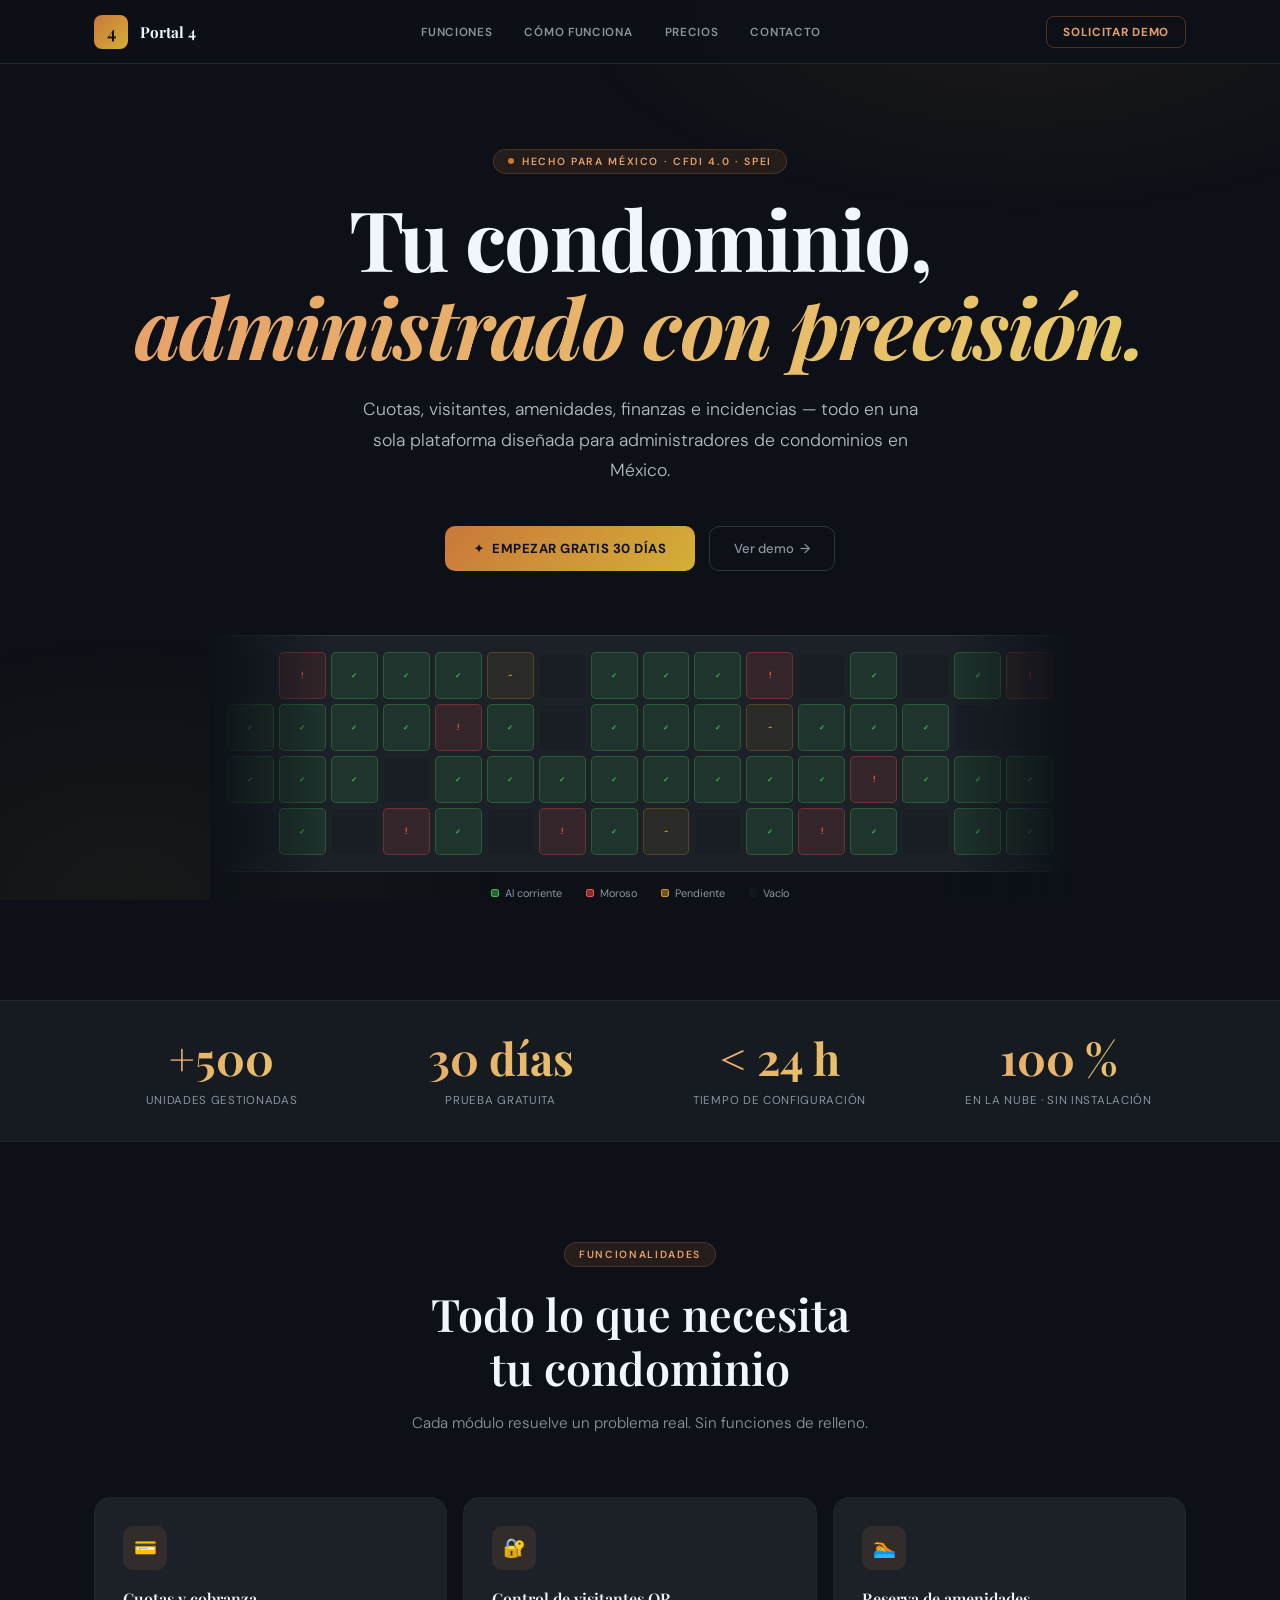
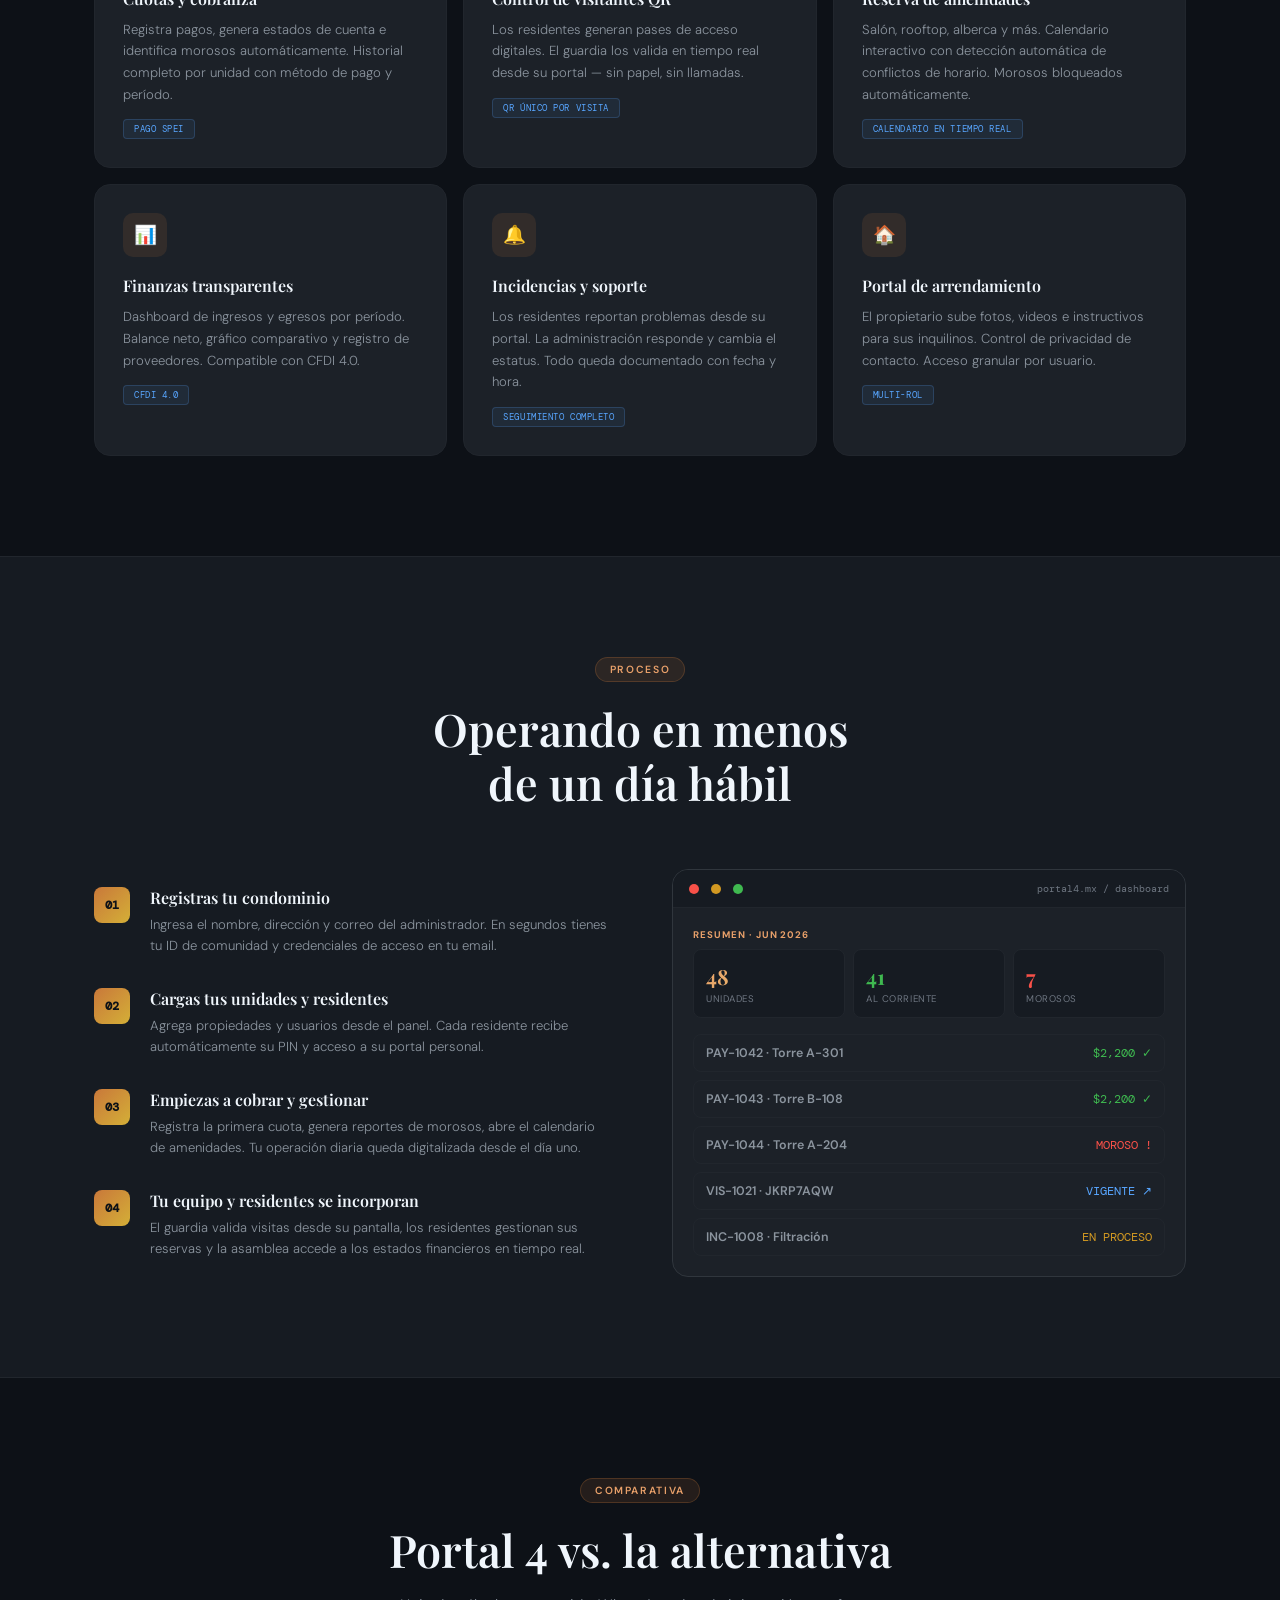
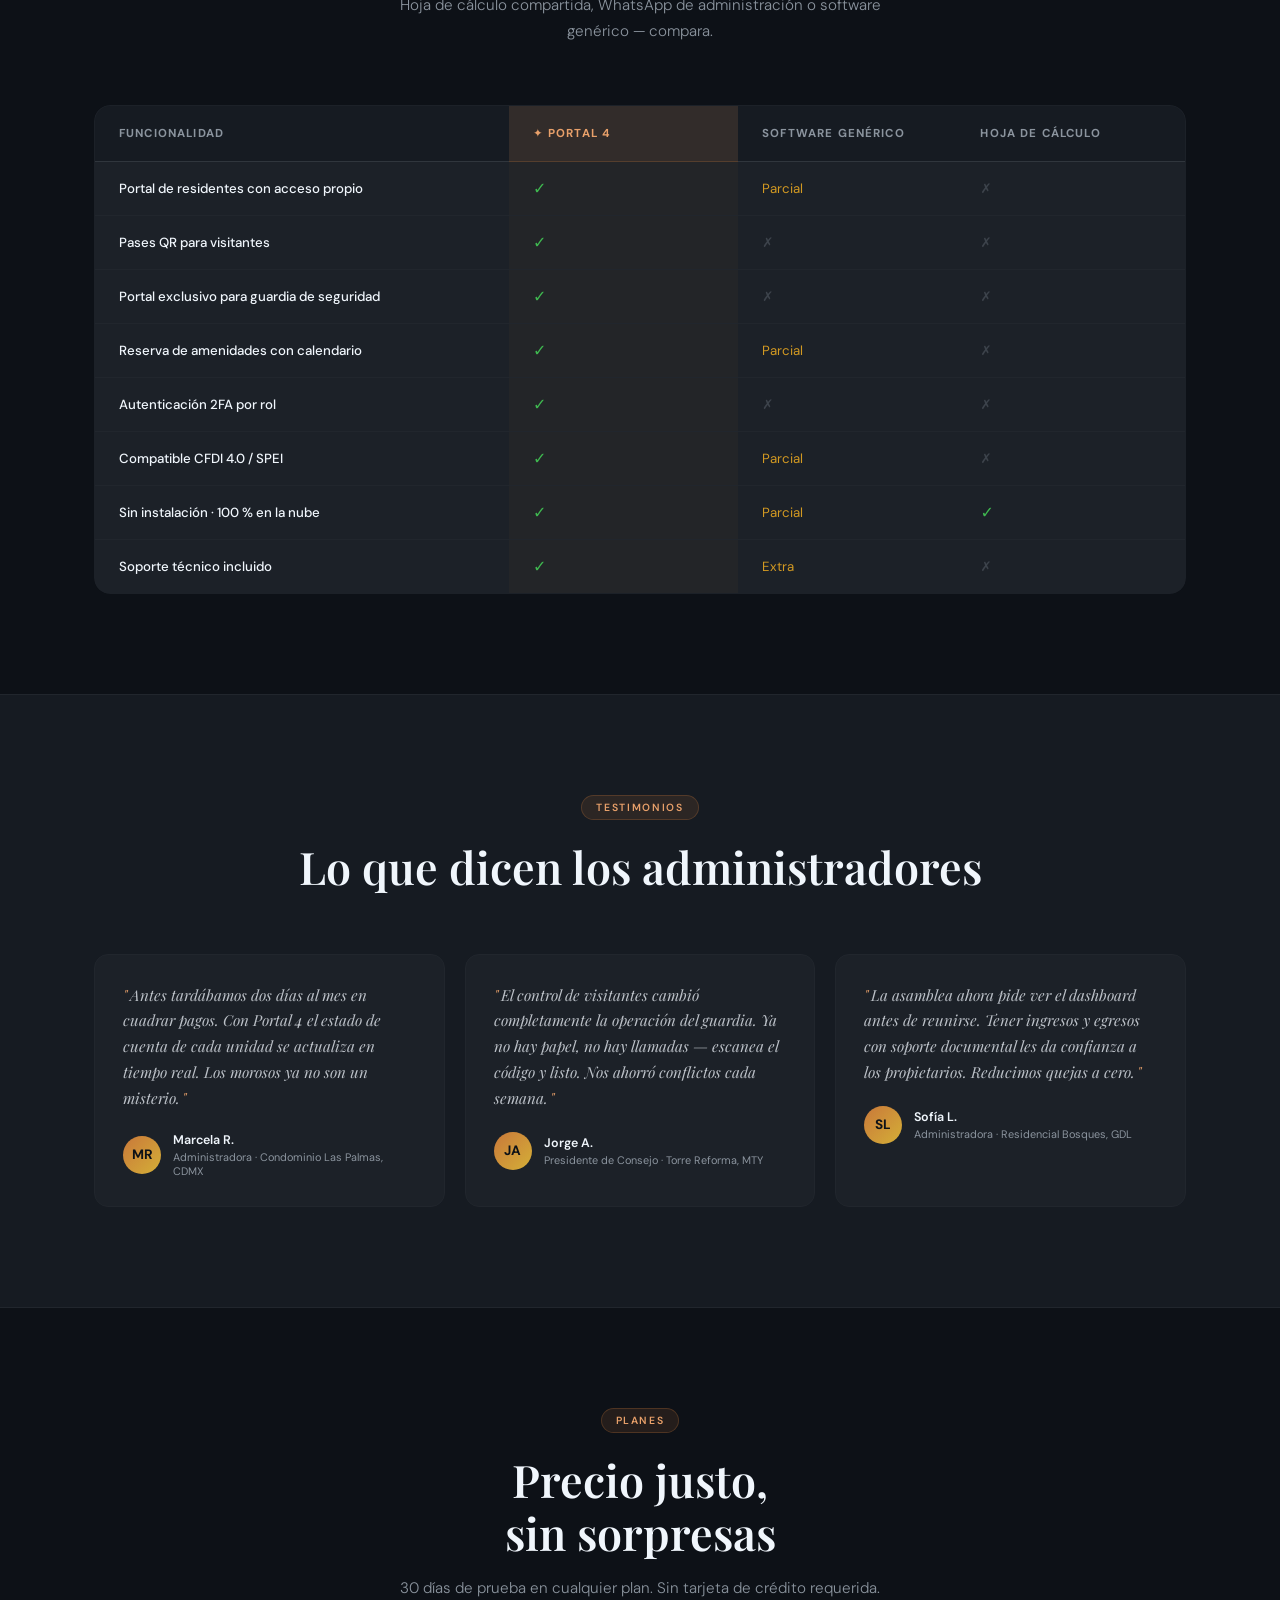
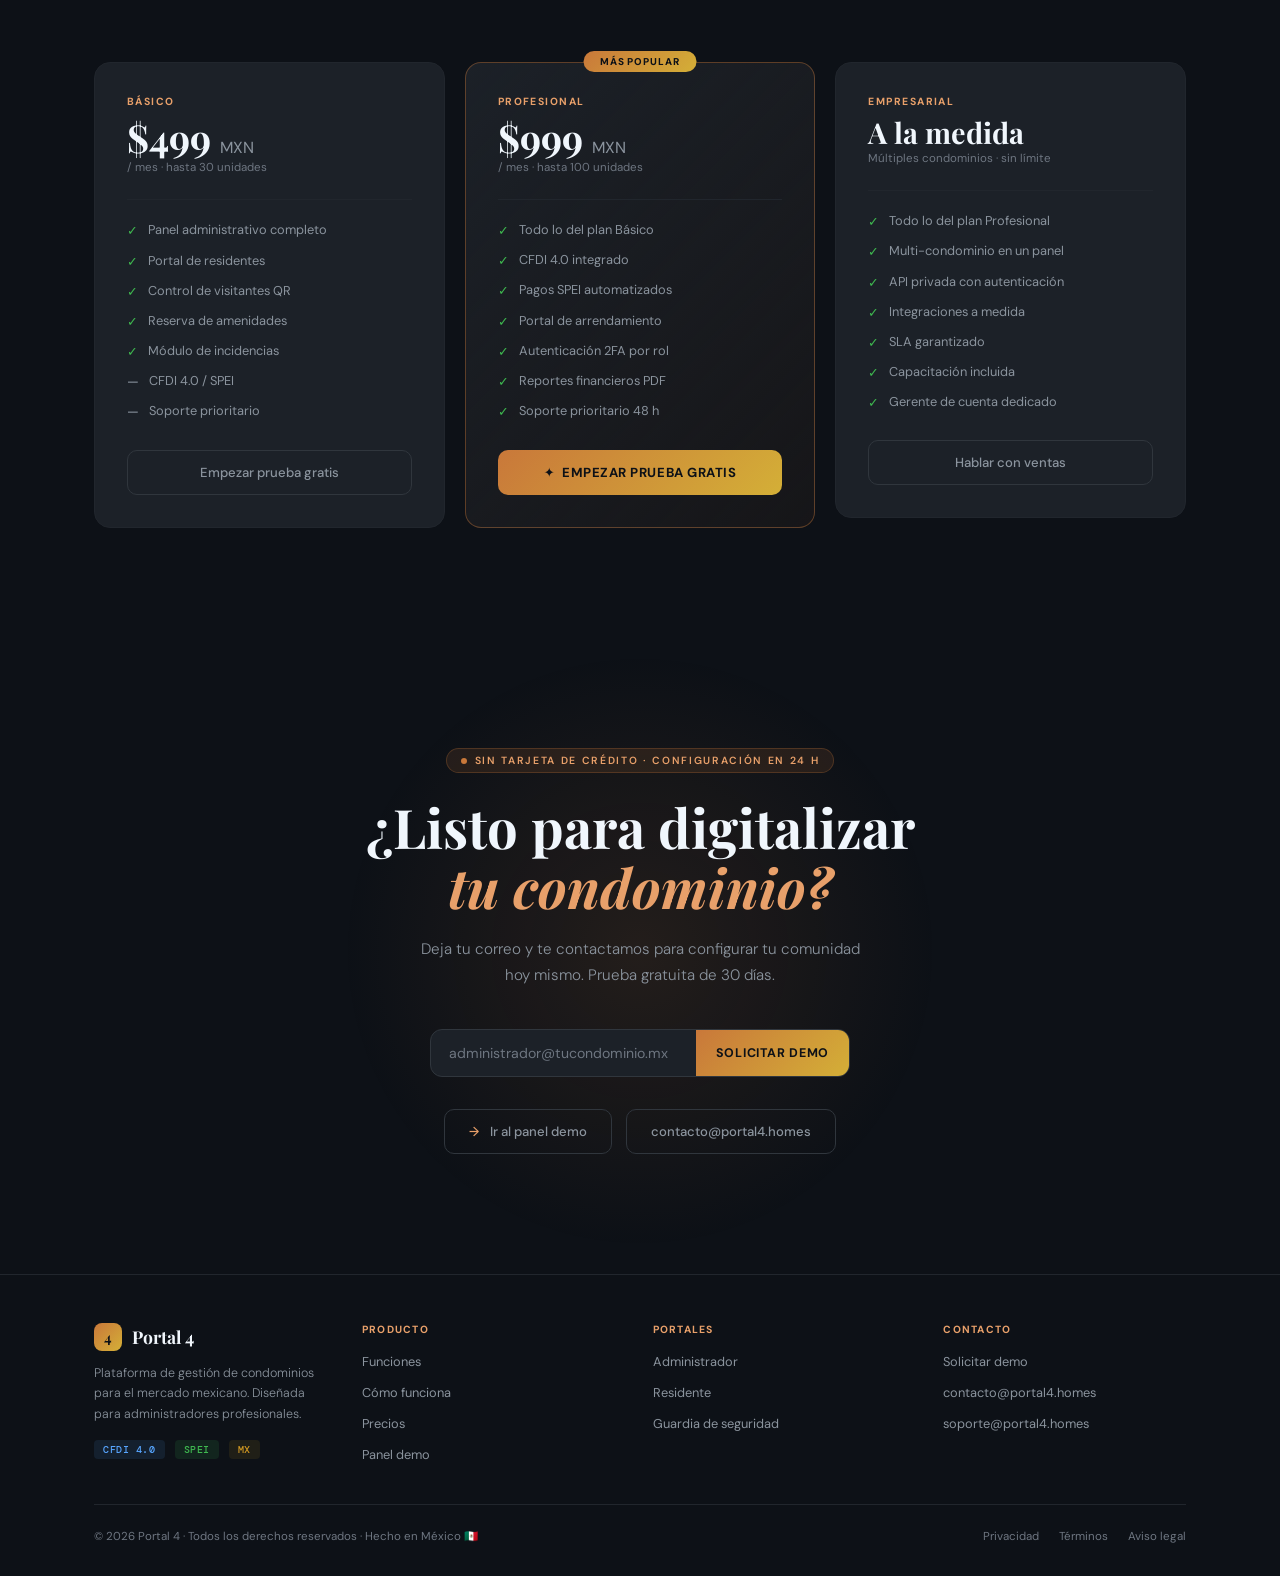
==== commit f992df94: "Rename landing.html to index.html" ====
--- a/index.html
+++ b/index.html
@@ -3,924 +3,1293 @@
 <head>
   <meta charset="UTF-8">
   <meta name="viewport" content="width=device-width, initial-scale=1.0">
-  <title>Portal 4 — Panel Administrativo</title>
-  <link rel="stylesheet" href="https://cdnjs.cloudflare.com/ajax/libs/font-awesome/6.5.0/css/all.min.css">
-  <link rel="stylesheet" href="./assets/css/styles.css">
+  <meta name="description" content="Portal 4 — Plataforma de gestión de condominios para México. Cuotas, visitantes, amenidades e incidencias en un solo lugar.">
+  <title>Portal 4 — Gestión de Condominios</title>
+  <link rel="preconnect" href="https://fonts.googleapis.com">
+  <link href="https://fonts.googleapis.com/css2?family=Playfair+Display:ital,wght@0,400;0,600;0,700;1,400;1,600&family=DM+Sans:wght@300;400;500;600&family=DM+Mono:wght@400;500&display=swap" rel="stylesheet">
   <style>
-    .stats-grid { display:grid; grid-template-columns:repeat(5,1fr); gap:14px; }
-    @media(max-width:1200px){.stats-grid{grid-template-columns:repeat(3,1fr);}}
-    @media(max-width:700px) {.stats-grid{grid-template-columns:repeat(2,1fr);}}
-    .main-grid  { display:grid; grid-template-columns:1fr 360px; gap:20px; align-items:start; }
-    @media(max-width:1100px){.main-grid{grid-template-columns:1fr;}}
-    .cards-grid { display:grid; grid-template-columns:repeat(auto-fill,minmax(300px,1fr)); gap:14px; }
-    .bar-row    { display:flex; align-items:center; gap:10px; margin-bottom:10px; }
-    .bar-track  { flex:1; background:var(--ink-border); border-radius:99px; height:8px; overflow:hidden; }
-    .bar-fill   { height:100%; border-radius:99px; transition:width .5s ease; }
-    .bar-fill.income  { background:linear-gradient(90deg,var(--copper),var(--gold)); }
-    .bar-fill.expense { background:linear-gradient(90deg,var(--danger),#ff8a80); }
-    .bar-val    { font-size:.7rem; font-weight:700; color:var(--white); width:90px; flex-shrink:0; }
-    .unit-grid  { display:grid; grid-template-columns:repeat(auto-fill,minmax(60px,1fr)); gap:6px; }
-    .unit-cell  { aspect-ratio:1; border-radius:var(--r-sm); display:flex; flex-direction:column; align-items:center; justify-content:center; font-size:.65rem; font-weight:700; cursor:pointer; transition:var(--transition); border:1px solid var(--ink-border); gap:2px; }
-    .unit-cell.ok     { background:rgba(63,185,80,.1);  color:var(--success); border-color:rgba(63,185,80,.3); }
-    .unit-cell.moroso { background:rgba(248,81,73,.1);  color:var(--danger);  border-color:rgba(248,81,73,.3); }
-    .unit-cell.pend   { background:rgba(210,153,34,.08);color:var(--warning); border-color:rgba(210,153,34,.25); }
-    .unit-cell:hover  { transform:scale(1.08); box-shadow:var(--shadow-sm); }
-    .activity-item { display:flex; gap:12px; padding:12px 0; border-bottom:1px solid var(--ink-border-soft); }
-    .activity-item:last-child { border-bottom:none; }
-    .activity-icon { width:34px; height:34px; border-radius:var(--r-sm); flex-shrink:0; display:flex; align-items:center; justify-content:center; font-size:.8rem; }
+    /* ── Reset & tokens ─────────────────────────────────── */
+    *, *::before, *::after { box-sizing: border-box; margin: 0; padding: 0; }
+    html { scroll-behavior: smooth; }
+
+    :root {
+      --ink:       #0D1117;
+      --ink-soft:  #161B22;
+      --ink-card:  #1C2128;
+      --border:    #30363D;
+      --border-s:  #21262D;
+      --copper:    #C9783A;
+      --copper-l:  #E8A06A;
+      --copper-m:  rgba(201,120,58,.12);
+      --gold:      #D4AF37;
+      --gold-l:    #E8CC6A;
+      --champagne: #F0E6D3;
+      --slate:     #8B949E;
+      --slate-l:   #6E7681;
+      --white:     #F0F6FC;
+      --white-s:   rgba(240,246,252,.75);
+      --success:   #3FB950;
+      --danger:    #F85149;
+      --warning:   #D29922;
+      --info:      #58A6FF;
+    }
+
+    body {
+      font-family: 'DM Sans', system-ui, sans-serif;
+      background: var(--ink);
+      color: var(--white);
+      -webkit-font-smoothing: antialiased;
+      overflow-x: hidden;
+    }
+
+    /* ── Shared ─────────────────────────────────────────── */
+    .mono { font-family: 'DM Mono', monospace; }
+    .serif { font-family: 'Playfair Display', serif; }
+
+    a { color: inherit; text-decoration: none; }
+
+    .container {
+      max-width: 1140px;
+      margin: 0 auto;
+      padding: 0 24px;
+    }
+
+    .eyebrow {
+      display: inline-flex; align-items: center; gap: 8px;
+      font-size: .65rem; font-weight: 600; letter-spacing: .16em;
+      text-transform: uppercase; color: var(--copper-l);
+      background: var(--copper-m);
+      border: 1px solid rgba(201,120,58,.25);
+      border-radius: 99px; padding: 5px 14px;
+      margin-bottom: 20px;
+    }
+
+    .btn-primary {
+      display: inline-flex; align-items: center; gap: 9px;
+      background: linear-gradient(135deg, var(--copper), var(--gold));
+      color: var(--ink); font-weight: 700; font-size: .82rem;
+      letter-spacing: .04em; text-transform: uppercase;
+      padding: 14px 28px; border-radius: 10px; border: none;
+      cursor: pointer; transition: opacity .2s, transform .15s;
+      white-space: nowrap;
+    }
+    .btn-primary:hover { opacity: .88; }
+    .btn-primary:active { transform: scale(.97); }
+
+    .btn-ghost {
+      display: inline-flex; align-items: center; gap: 8px;
+      background: none; color: var(--slate);
+      border: 1px solid var(--border); border-radius: 10px;
+      padding: 13px 24px; font-size: .82rem; font-weight: 500;
+      cursor: pointer; transition: all .2s;
+    }
+    .btn-ghost:hover { border-color: var(--copper-l); color: var(--white); }
+
+    .badge {
+      display: inline-block; font-family: 'DM Mono', monospace;
+      font-size: .6rem; font-weight: 500; letter-spacing: .06em;
+      padding: 3px 9px; border-radius: 4px;
+    }
+    .badge-ok     { background: rgba(63,185,80,.12);  color: var(--success); }
+    .badge-moroso { background: rgba(248,81,73,.10);  color: var(--danger); }
+    .badge-pend   { background: rgba(210,153,34,.10); color: var(--warning); }
+    .badge-info   { background: rgba(88,166,255,.10); color: var(--info); }
+
+    /* ── Background texture ─────────────────────────────── */
+    body::before {
+      content: '';
+      position: fixed; inset: 0; pointer-events: none; z-index: 0;
+      background-image:
+        radial-gradient(ellipse 60% 40% at 80% 0%,  rgba(201,120,58,.08) 0%, transparent 60%),
+        radial-gradient(ellipse 50% 50% at 10% 100%, rgba(212,175,55,.05) 0%, transparent 60%);
+    }
+
+    /* ── NAV ─────────────────────────────────────────────── */
+    .nav {
+      position: fixed; top: 0; left: 0; right: 0; z-index: 100;
+      background: rgba(13,17,23,.88);
+      backdrop-filter: blur(16px);
+      border-bottom: 1px solid var(--border-s);
+      height: 64px;
+      display: flex; align-items: center;
+    }
+    .nav .container {
+      display: flex; align-items: center; justify-content: space-between;
+      width: 100%;
+    }
+    .nav-brand {
+      display: flex; align-items: center; gap: 12px;
+    }
+    .nav-mark {
+      width: 34px; height: 34px; border-radius: 8px;
+      background: linear-gradient(135deg, var(--copper), var(--gold));
+      display: flex; align-items: center; justify-content: center;
+      font-family: 'Playfair Display', serif;
+      font-size: 1.1rem; font-weight: 700; color: var(--ink);
+      flex-shrink: 0;
+    }
+    .nav-name {
+      font-family: 'Playfair Display', serif;
+      font-size: .95rem; font-weight: 700; color: var(--white);
+    }
+    .nav-links {
+      display: flex; align-items: center; gap: 4px;
+    }
+    .nav-link {
+      font-size: .73rem; font-weight: 600;
+      letter-spacing: .06em; text-transform: uppercase;
+      color: var(--slate); padding: 6px 14px; border-radius: 7px;
+      transition: all .2s;
+    }
+    .nav-link:hover { background: var(--ink-card); color: var(--white); }
+    .nav-cta {
+      font-size: .73rem; font-weight: 700; letter-spacing: .06em;
+      text-transform: uppercase; color: var(--copper-l);
+      border: 1px solid rgba(201,120,58,.35); border-radius: 8px;
+      padding: 7px 16px; transition: all .2s;
+    }
+    .nav-cta:hover { background: var(--copper-m); border-color: var(--copper); }
+
+    /* ── HERO ────────────────────────────────────────────── */
+    .hero {
+      position: relative; z-index: 1;
+      padding: 148px 0 100px;
+      text-align: center;
+      overflow: hidden;
+    }
+    .hero-headline {
+      font-family: 'Playfair Display', serif;
+      font-size: clamp(2.6rem, 7vw, 5.2rem);
+      font-weight: 700; line-height: 1.06; letter-spacing: -.02em;
+      color: var(--white);
+      margin-bottom: 24px;
+    }
+    .hero-headline em {
+      font-style: italic;
+      background: linear-gradient(135deg, var(--copper-l), var(--gold-l));
+      -webkit-background-clip: text; background-clip: text;
+      -webkit-text-fill-color: transparent;
+    }
+    .hero-sub {
+      font-size: clamp(.9rem, 2vw, 1.1rem);
+      font-weight: 300; color: var(--white-s);
+      line-height: 1.75; max-width: 560px; margin: 0 auto 40px;
+    }
+    .hero-actions {
+      display: flex; align-items: center; justify-content: center;
+      gap: 14px; flex-wrap: wrap; margin-bottom: 64px;
+    }
+    .hero-note {
+      font-size: .7rem; color: var(--slate-l);
+      display: flex; align-items: center; justify-content: center;
+      gap: 20px; flex-wrap: wrap;
+    }
+    .hero-note span { display: flex; align-items: center; gap: 6px; }
+
+    /* ── Animated unit grid (hero signature element) ────── */
+    .unit-stage {
+      position: relative;
+      max-width: 860px; margin: 0 auto;
+    }
+    .unit-stage::before,
+    .unit-stage::after {
+      content: '';
+      position: absolute; top: 0; bottom: 0; width: 120px; z-index: 2;
+      pointer-events: none;
+    }
+    .unit-stage::before {
+      left: 0;
+      background: linear-gradient(to right, var(--ink), transparent);
+    }
+    .unit-stage::after {
+      right: 0;
+      background: linear-gradient(to left, var(--ink), transparent);
+    }
+
+    .unit-grid-hero {
+      display: grid;
+      grid-template-columns: repeat(16, 1fr);
+      gap: 5px;
+      padding: 16px;
+      background: var(--ink-card);
+      border: 1px solid var(--border);
+      border-radius: 16px;
+    }
+    .u {
+      aspect-ratio: 1;
+      border-radius: 5px;
+      display: flex; align-items: center; justify-content: center;
+      font-family: 'DM Mono', monospace;
+      font-size: .45rem; font-weight: 700;
+      border: 1px solid;
+      transition: background .6s ease, color .6s ease, border-color .6s ease;
+    }
+    .u.ok     { background: rgba(63,185,80,.12);  color: var(--success); border-color: rgba(63,185,80,.3); }
+    .u.moroso { background: rgba(248,81,73,.10);  color: var(--danger);  border-color: rgba(248,81,73,.3); }
+    .u.pend   { background: rgba(210,153,34,.08); color: var(--warning); border-color: rgba(210,153,34,.25); }
+    .u.empty  { background: var(--ink-soft); color: var(--slate-l); border-color: var(--border-s); opacity: .4; }
+
+    .unit-grid-caption {
+      display: flex; justify-content: center; gap: 24px;
+      margin-top: 14px; font-size: .68rem; color: var(--slate);
+      flex-wrap: wrap;
+    }
+    .unit-grid-caption span { display: flex; align-items: center; gap: 6px; }
+    .dot {
+      width: 8px; height: 8px; border-radius: 2px; flex-shrink: 0;
+    }
+
+    /* ── STATS STRIP ─────────────────────────────────────── */
+    .stats-strip {
+      position: relative; z-index: 1;
+      border-top: 1px solid var(--border-s);
+      border-bottom: 1px solid var(--border-s);
+      background: var(--ink-soft);
+      padding: 32px 0;
+    }
+    .stats-strip .container {
+      display: grid;
+      grid-template-columns: repeat(4, 1fr);
+      gap: 24px;
+    }
+    .stat-item { text-align: center; }
+    .stat-val {
+      font-family: 'Playfair Display', serif;
+      font-size: clamp(1.8rem, 4vw, 2.8rem);
+      font-weight: 700; color: var(--white);
+      background: linear-gradient(135deg, var(--copper-l), var(--gold-l));
+      -webkit-background-clip: text; background-clip: text;
+      -webkit-text-fill-color: transparent;
+      line-height: 1.1; display: block; margin-bottom: 6px;
+    }
+    .stat-label {
+      font-size: .72rem; color: var(--slate); font-weight: 400;
+      letter-spacing: .06em; text-transform: uppercase;
+    }
+
+    /* ── FEATURES ────────────────────────────────────────── */
+    .section {
+      position: relative; z-index: 1;
+      padding: 100px 0;
+    }
+    .section-header {
+      text-align: center; margin-bottom: 60px;
+    }
+    .section-title {
+      font-family: 'Playfair Display', serif;
+      font-size: clamp(1.8rem, 4vw, 2.8rem);
+      font-weight: 600; color: var(--white);
+      line-height: 1.2; margin-bottom: 16px;
+    }
+    .section-sub {
+      font-size: .95rem; color: var(--slate);
+      font-weight: 300; max-width: 500px; margin: 0 auto;
+      line-height: 1.7;
+    }
+
+    .features-grid {
+      display: grid;
+      grid-template-columns: repeat(3, 1fr);
+      gap: 16px;
+    }
+    .feat-card {
+      background: var(--ink-card);
+      border: 1px solid var(--border-s);
+      border-radius: 16px;
+      padding: 28px;
+      transition: border-color .25s, transform .25s;
+    }
+    .feat-card:hover {
+      border-color: rgba(201,120,58,.4);
+      transform: translateY(-3px);
+    }
+    .feat-icon {
+      width: 44px; height: 44px; border-radius: 10px;
+      background: var(--copper-m);
+      display: flex; align-items: center; justify-content: center;
+      font-size: 1.15rem;
+      margin-bottom: 18px;
+    }
+    .feat-title {
+      font-family: 'Playfair Display', serif;
+      font-size: 1rem; font-weight: 600; color: var(--white);
+      margin-bottom: 10px;
+    }
+    .feat-desc {
+      font-size: .82rem; color: var(--slate);
+      line-height: 1.65; font-weight: 300;
+    }
+    .feat-tag {
+      display: inline-block; margin-top: 14px;
+      font-family: 'DM Mono', monospace; font-size: .58rem;
+      background: rgba(88,166,255,.08); color: var(--info);
+      border: 1px solid rgba(88,166,255,.2);
+      padding: 3px 10px; border-radius: 4px; letter-spacing: .06em;
+    }
+
+    /* ── HOW IT WORKS ────────────────────────────────────── */
+    .how-section {
+      position: relative; z-index: 1;
+      background: var(--ink-soft);
+      border-top: 1px solid var(--border-s);
+      border-bottom: 1px solid var(--border-s);
+      padding: 100px 0;
+    }
+    .how-grid {
+      display: grid; grid-template-columns: 1fr 1fr;
+      gap: 64px; align-items: center;
+    }
+    .how-steps { display: flex; flex-direction: column; gap: 32px; }
+    .how-step {
+      display: flex; gap: 20px; align-items: flex-start;
+    }
+    .step-marker {
+      flex-shrink: 0;
+      width: 36px; height: 36px; border-radius: 8px;
+      background: linear-gradient(135deg, var(--copper), var(--gold));
+      display: flex; align-items: center; justify-content: center;
+      font-family: 'DM Mono', monospace; font-size: .75rem;
+      font-weight: 700; color: var(--ink);
+    }
+    .step-body {}
+    .step-title {
+      font-family: 'Playfair Display', serif;
+      font-size: 1rem; font-weight: 600; color: var(--white);
+      margin-bottom: 6px;
+    }
+    .step-desc { font-size: .82rem; color: var(--slate); line-height: 1.6; font-weight: 300; }
+
+    /* Mock UI panel */
+    .mock-panel {
+      background: var(--ink-card);
+      border: 1px solid var(--border);
+      border-radius: 16px; overflow: hidden;
+    }
+    .mock-topbar {
+      background: var(--ink-soft);
+      border-bottom: 1px solid var(--border-s);
+      padding: 12px 16px;
+      display: flex; align-items: center; gap: 8px;
+    }
+    .mock-dot {
+      width: 10px; height: 10px; border-radius: 50%;
+    }
+    .mock-body { padding: 20px; }
+    .mock-row {
+      display: flex; align-items: center; justify-content: space-between;
+      padding: 10px 12px; border-radius: 8px;
+      border: 1px solid var(--border-s);
+      margin-bottom: 8px; font-size: .78rem;
+    }
+    .mock-row:last-child { margin-bottom: 0; }
+    .mock-row-label { color: var(--slate); font-weight: 600; }
+    .mock-row-val   { font-family: 'DM Mono', monospace; font-size: .72rem; }
+    .mock-stat-row {
+      display: grid; grid-template-columns: repeat(3, 1fr);
+      gap: 8px; margin-bottom: 16px;
+    }
+    .mock-stat {
+      background: var(--ink-soft); border: 1px solid var(--border-s);
+      border-radius: 8px; padding: 12px;
+    }
+    .mock-stat-val {
+      font-family: 'Playfair Display', serif;
+      font-size: 1.3rem; font-weight: 700; color: var(--white);
+    }
+    .mock-stat-lbl { font-size: .6rem; color: var(--slate-l); margin-top: 2px; text-transform: uppercase; letter-spacing: .06em; }
+
+    /* ── COMPARISON TABLE ────────────────────────────────── */
+    .compare-section {
+      position: relative; z-index: 1; padding: 100px 0;
+    }
+    .compare-table {
+      width: 100%; border-collapse: collapse;
+      background: var(--ink-card);
+      border: 1px solid var(--border);
+      border-radius: 16px; overflow: hidden;
+    }
+    .compare-table th {
+      padding: 20px 24px; text-align: left;
+      font-size: .72rem; font-weight: 700;
+      letter-spacing: .1em; text-transform: uppercase;
+      color: var(--slate); border-bottom: 1px solid var(--border);
+      background: var(--ink-soft);
+    }
+    .compare-table th.highlight {
+      background: var(--copper-m);
+      color: var(--copper-l);
+      border-bottom-color: rgba(201,120,58,.3);
+    }
+    .compare-table td {
+      padding: 16px 24px; font-size: .83rem;
+      border-bottom: 1px solid var(--border-s);
+      color: var(--slate);
+    }
+    .compare-table tr:last-child td { border-bottom: none; }
+    .compare-table td.feat-name { color: var(--white); font-weight: 500; }
+    .compare-table td.highlight { background: rgba(201,120,58,.04); }
+    .check { color: var(--success); font-size: 1rem; }
+    .cross { color: var(--slate-l); opacity: .4; }
+    .partial { color: var(--warning); }
+
+    /* ── TESTIMONIALS ────────────────────────────────────── */
+    .testi-section {
+      position: relative; z-index: 1;
+      background: var(--ink-soft);
+      border-top: 1px solid var(--border-s);
+      border-bottom: 1px solid var(--border-s);
+      padding: 100px 0;
+    }
+    .testi-grid {
+      display: grid; grid-template-columns: repeat(3, 1fr); gap: 20px;
+    }
+    .testi-card {
+      background: var(--ink-card);
+      border: 1px solid var(--border-s);
+      border-radius: 14px; padding: 28px;
+    }
+    .testi-quote {
+      font-family: 'Playfair Display', serif;
+      font-size: .95rem; font-style: italic;
+      color: var(--white-s); line-height: 1.7; margin-bottom: 20px;
+    }
+    .testi-quote::before { content: '"'; color: var(--copper-l); margin-right: 2px; }
+    .testi-quote::after  { content: '"'; color: var(--copper-l); margin-left:  2px; }
+    .testi-author { display: flex; align-items: center; gap: 12px; }
+    .testi-avatar {
+      width: 38px; height: 38px; border-radius: 50%;
+      background: linear-gradient(135deg, var(--copper), var(--gold));
+      display: flex; align-items: center; justify-content: center;
+      font-size: .85rem; font-weight: 700; color: var(--ink);
+      flex-shrink: 0;
+    }
+    .testi-name  { font-size: .78rem; font-weight: 600; color: var(--white); }
+    .testi-role  { font-size: .68rem; color: var(--slate); margin-top: 2px; }
+
+    /* ── PRICING ─────────────────────────────────────────── */
+    .price-section { position: relative; z-index: 1; padding: 100px 0; }
+    .price-grid {
+      display: grid; grid-template-columns: repeat(3, 1fr); gap: 20px;
+      align-items: start;
+    }
+    .price-card {
+      background: var(--ink-card);
+      border: 1px solid var(--border-s);
+      border-radius: 16px; padding: 32px;
+      transition: border-color .2s;
+    }
+    .price-card:hover { border-color: var(--border); }
+    .price-card.featured {
+      border-color: rgba(201,120,58,.4);
+      background: linear-gradient(135deg, var(--ink-card) 0%, rgba(201,120,58,.05) 100%);
+      position: relative;
+    }
+    .price-badge {
+      position: absolute; top: -12px; left: 50%; transform: translateX(-50%);
+      background: linear-gradient(135deg, var(--copper), var(--gold));
+      color: var(--ink); font-size: .62rem; font-weight: 800;
+      letter-spacing: .1em; text-transform: uppercase;
+      padding: 4px 16px; border-radius: 99px;
+      white-space: nowrap;
+    }
+    .price-plan {
+      font-size: .65rem; font-weight: 700; letter-spacing: .14em;
+      text-transform: uppercase; color: var(--copper-l); margin-bottom: 10px;
+    }
+    .price-amount {
+      font-family: 'Playfair Display', serif;
+      font-size: 2.4rem; font-weight: 700; color: var(--white);
+      line-height: 1; margin-bottom: 4px;
+    }
+    .price-amount span {
+      font-family: 'DM Sans', sans-serif;
+      font-size: 1rem; font-weight: 400; color: var(--slate);
+    }
+    .price-period { font-size: .72rem; color: var(--slate-l); margin-bottom: 24px; }
+    .price-divider { height: 1px; background: var(--border-s); margin: 20px 0; }
+    .price-features { list-style: none; display: flex; flex-direction: column; gap: 10px; }
+    .price-features li {
+      font-size: .8rem; color: var(--slate);
+      display: flex; align-items: flex-start; gap: 10px;
+      line-height: 1.5;
+    }
+    .price-features li::before {
+      content: '✓'; color: var(--success);
+      font-weight: 700; flex-shrink: 0; margin-top: 1px;
+    }
+    .price-features li.no::before { content: '—'; color: var(--slate-l); }
+    .price-cta { margin-top: 28px; }
+    .price-cta .btn-primary,
+    .price-cta .btn-ghost { width: 100%; justify-content: center; }
+
+    /* ── CTA SECTION ─────────────────────────────────────── */
+    .cta-section {
+      position: relative; z-index: 1;
+      padding: 120px 0;
+      text-align: center;
+      overflow: hidden;
+    }
+    .cta-section::before {
+      content: '';
+      position: absolute; top: 50%; left: 50%;
+      transform: translate(-50%, -50%);
+      width: 600px; height: 600px;
+      background: radial-gradient(circle, rgba(201,120,58,.12) 0%, transparent 70%);
+      pointer-events: none;
+    }
+    .cta-headline {
+      font-family: 'Playfair Display', serif;
+      font-size: clamp(2rem, 5vw, 3.4rem);
+      font-weight: 700; line-height: 1.1; margin-bottom: 20px;
+    }
+    .cta-headline em {
+      font-style: italic; color: var(--copper-l);
+    }
+    .cta-sub {
+      font-size: .95rem; color: var(--slate);
+      max-width: 460px; margin: 0 auto 40px;
+      line-height: 1.7; font-weight: 300;
+    }
+    .cta-actions {
+      display: flex; align-items: center; justify-content: center;
+      gap: 14px; flex-wrap: wrap;
+    }
+    .cta-input-row {
+      display: flex; gap: 0; max-width: 420px; margin: 0 auto 32px;
+      background: var(--ink-card);
+      border: 1px solid var(--border);
+      border-radius: 12px; overflow: hidden;
+      transition: border-color .2s;
+    }
+    .cta-input-row:focus-within { border-color: rgba(201,120,58,.5); }
+    .cta-input {
+      flex: 1; background: none; border: none; outline: none;
+      padding: 14px 18px; font-family: 'DM Sans', sans-serif;
+      font-size: .88rem; color: var(--white); min-width: 0;
+    }
+    .cta-input::placeholder { color: var(--slate-l); }
+    .cta-input-btn {
+      background: linear-gradient(135deg, var(--copper), var(--gold));
+      border: none; cursor: pointer; padding: 12px 20px;
+      font-family: 'DM Sans', sans-serif; font-weight: 700;
+      font-size: .78rem; letter-spacing: .06em; text-transform: uppercase;
+      color: var(--ink); white-space: nowrap; border-radius: 0 8px 8px 0;
+      transition: opacity .2s;
+    }
+    .cta-input-btn:hover { opacity: .88; }
+
+    /* ── FOOTER ──────────────────────────────────────────── */
+    .footer {
+      position: relative; z-index: 1;
+      border-top: 1px solid var(--border-s);
+      padding: 48px 0 32px;
+    }
+    .footer-top {
+      display: grid; grid-template-columns: 220px 1fr 1fr 1fr;
+      gap: 48px; margin-bottom: 40px;
+    }
+    .footer-brand {}
+    .footer-brand-name {
+      font-family: 'Playfair Display', serif;
+      font-size: 1.1rem; font-weight: 700; color: var(--white);
+      display: flex; align-items: center; gap: 10px; margin-bottom: 12px;
+    }
+    .footer-brand-desc { font-size: .78rem; color: var(--slate); line-height: 1.65; font-weight: 300; }
+    .footer-col-title {
+      font-size: .65rem; font-weight: 700; letter-spacing: .12em;
+      text-transform: uppercase; color: var(--copper-l); margin-bottom: 14px;
+    }
+    .footer-links { list-style: none; display: flex; flex-direction: column; gap: 10px; }
+    .footer-links li a {
+      font-size: .8rem; color: var(--slate); transition: color .2s;
+    }
+    .footer-links li a:hover { color: var(--white); }
+    .footer-bottom {
+      border-top: 1px solid var(--border-s); padding-top: 24px;
+      display: flex; align-items: center; justify-content: space-between;
+      flex-wrap: wrap; gap: 12px;
+    }
+    .footer-copy { font-size: .72rem; color: var(--slate-l); }
+    .footer-legal {
+      display: flex; gap: 20px; font-size: .72rem; color: var(--slate-l);
+    }
+    .footer-legal a:hover { color: var(--white); }
+
+    /* ── Animations ──────────────────────────────────────── */
+    @keyframes fadeUp {
+      from { opacity: 0; transform: translateY(20px); }
+      to   { opacity: 1; transform: translateY(0); }
+    }
+    .fade-up { animation: fadeUp .7s ease both; }
+    .delay-1 { animation-delay: .1s; }
+    .delay-2 { animation-delay: .2s; }
+    .delay-3 { animation-delay: .3s; }
+    .delay-4 { animation-delay: .4s; }
+
+    @keyframes pulse-dot {
+      0%,100%{ opacity:1; transform:scale(1); }
+      50%    { opacity:.5; transform:scale(.7); }
+    }
+    .pulse { animation: pulse-dot 2s ease-in-out infinite; }
+
+    /* ── Responsive ──────────────────────────────────────── */
+    @media(max-width:900px) {
+      .features-grid { grid-template-columns: 1fr 1fr; }
+      .how-grid      { grid-template-columns: 1fr; }
+      .how-grid .mock-panel { display: none; }
+      .testi-grid    { grid-template-columns: 1fr; }
+      .price-grid    { grid-template-columns: 1fr; }
+      .footer-top    { grid-template-columns: 1fr 1fr; }
+      .stats-strip .container { grid-template-columns: repeat(2,1fr); }
+      .unit-grid-hero { grid-template-columns: repeat(10,1fr); }
+    }
+    @media(max-width:600px) {
+      .features-grid { grid-template-columns: 1fr; }
+      .nav-links     { display: none; }
+      .footer-top    { grid-template-columns: 1fr; gap: 32px; }
+      .compare-table th, .compare-table td { padding: 12px 14px; font-size: .75rem; }
+      .stats-strip .container { grid-template-columns: repeat(2,1fr); gap: 16px; }
+      .unit-grid-hero { grid-template-columns: repeat(8,1fr); }
+    }
   </style>
 </head>
 <body>
 
-<!-- ══ LOGIN ══ -->
-<div id="loginScreen" class="login-screen">
-  <div class="login-card">
-    <div class="login-logo">
-      <div class="login-mark">4</div>
-      <h2>Portal 4</h2>
-      <p>Gestión de condominios · Acceso seguro</p>
-    </div>
-    <div style="display:flex;flex-direction:column;gap:14px">
-      <div>
-        <label class="field-label">ID de Comunidad</label>
-        <input type="text" id="loginCom" class="input-field" placeholder="COM-1001"
-               autocomplete="off" onkeydown="if(event.key==='Enter')login()">
-      </div>
-      <div>
-        <label class="field-label">Correo electrónico</label>
-        <input type="email" id="loginUsr" class="input-field" placeholder="admin@comunidad.mx"
-               autocomplete="username" onkeydown="if(event.key==='Enter')login()">
-      </div>
-      <div>
-        <label class="field-label">PIN de acceso</label>
-        <input type="password" id="loginPin" class="input-field" placeholder="••••••"
-               maxlength="6" autocomplete="current-password" onkeydown="if(event.key==='Enter')login()">
-      </div>
-      <div>
-        <label class="field-label">Código 2FA
-          <span style="font-weight:400;text-transform:none;letter-spacing:0;margin-left:6px;font-size:.65rem;opacity:.6">(solo Admin / Presidente)</span>
-        </label>
-        <input type="text" id="loginOtp" class="input-field" placeholder="000000"
-               style="font-family:'DM Mono',monospace;letter-spacing:.25em;font-size:1.1rem;text-align:center"
-               maxlength="6" inputmode="numeric" onkeydown="if(event.key==='Enter')login()">
-      </div>
-      <!-- Error display — inline, no page reload -->
-      <div id="loginError" style="display:none;background:rgba(248,81,73,.08);border:1px solid rgba(248,81,73,.3);border-radius:var(--r-md);padding:10px 14px;font-size:.8rem;color:var(--danger);line-height:1.5"></div>
-      <button id="loginBtn" onclick="login()" class="btn btn-primary btn-lg" style="width:100%;margin-top:4px">
-        <i class="fas fa-right-to-bracket"></i> Ingresar al sistema
-      </button>
-    </div>
-    <div class="login-divider" style="margin-top:1.5rem">Otros accesos</div>
-    <div style="display:flex;gap:8px">
-      <a href="./residentes.html" class="btn btn-outline btn-sm" style="flex:1;text-decoration:none"><i class="fas fa-building-user"></i> Residente</a>
-      <a href="./guardia.html"    class="btn btn-outline btn-sm" style="flex:1;text-decoration:none"><i class="fas fa-shield-halved"></i> Guardia</a>
+<!-- ══ NAV ══════════════════════════════════════════════════ -->
+<nav class="nav">
+  <div class="container">
+    <div class="nav-brand">
+      <div class="nav-mark">4</div>
+      <span class="nav-name">Portal 4</span>
+    </div>
+    <div class="nav-links">
+      <a href="#caracteristicas" class="nav-link">Funciones</a>
+      <a href="#como-funciona"   class="nav-link">Cómo funciona</a>
+      <a href="#precios"         class="nav-link">Precios</a>
+      <a href="#contacto"        class="nav-link">Contacto</a>
+    </div>
+    <a href="#contacto" class="nav-cta">Solicitar demo</a>
+  </div>
+</nav>
+
+<!-- ══ HERO ═════════════════════════════════════════════════ -->
+<section class="hero">
+  <div class="container">
+    <div class="eyebrow fade-up">
+      <span class="pulse" style="width:6px;height:6px;border-radius:50%;background:var(--copper);display:inline-block"></span>
+      Hecho para México · CFDI 4.0 · SPEI
+    </div>
+
+    <h1 class="hero-headline fade-up delay-1">
+      Tu condominio,<br><em>administrado con precisión.</em>
+    </h1>
+
+    <p class="hero-sub fade-up delay-2">
+      Cuotas, visitantes, amenidades, finanzas e incidencias —
+      todo en una sola plataforma diseñada para administradores
+      de condominios en México.
+    </p>
+
+    <div class="hero-actions fade-up delay-3">
+      <a href="#contacto" class="btn-primary">
+        ✦ &nbsp;Empezar gratis 30 días
+      </a>
+      <a href="#como-funciona" class="btn-ghost">
+        Ver demo &nbsp;→
+      </a>
+    </div>
+
+    <div class="unit-stage fade-up delay-4">
+      <div class="unit-grid-hero" id="unitGrid">
+        <!-- Populated by JS -->
+      </div>
+      <div class="unit-grid-caption">
+        <span><div class="dot" style="background:rgba(63,185,80,.5);border:1px solid var(--success)"></div>Al corriente</span>
+        <span><div class="dot" style="background:rgba(248,81,73,.5);border:1px solid var(--danger)"></div>Moroso</span>
+        <span><div class="dot" style="background:rgba(210,153,34,.5);border:1px solid var(--warning)"></div>Pendiente</span>
+        <span><div class="dot" style="background:var(--ink-soft);border:1px solid var(--border-s);opacity:.5"></div>Vacío</span>
+      </div>
+    </div>
+  </div>
+</section>
+
+<!-- ══ STATS ═════════════════════════════════════════════════ -->
+<div class="stats-strip">
+  <div class="container">
+    <div class="stat-item">
+      <span class="stat-val">+500</span>
+      <span class="stat-label">Unidades gestionadas</span>
+    </div>
+    <div class="stat-item">
+      <span class="stat-val">30 días</span>
+      <span class="stat-label">Prueba gratuita</span>
+    </div>
+    <div class="stat-item">
+      <span class="stat-val">< 24 h</span>
+      <span class="stat-label">Tiempo de configuración</span>
+    </div>
+    <div class="stat-item">
+      <span class="stat-val">100 %</span>
+      <span class="stat-label">En la nube · sin instalación</span>
     </div>
   </div>
 </div>
 
-<!-- ══ APP SHELL ══ -->
-<div id="appShell" style="display:none">
-
-  <nav class="navbar">
-    <div style="display:flex;align-items:center;gap:16px">
-      <a href="#" class="navbar-brand" onclick="return false">
-        <div class="navbar-logo">4</div>
-        <div>
-          <div class="navbar-brand-name">Portal 4</div>
-          <div class="navbar-brand-sub" id="navComId">—</div>
-        </div>
-      </a>
-      <span class="navbar-tagline" id="navTagline">Panel de administración</span>
-    </div>
-    <div class="navbar-nav" id="mainNav">
-      <a href="#" class="nav-link active" onclick="ir('dashboard',this)"><i class="fas fa-gauge-high"></i> <span>Dashboard</span></a>
-      <a href="#" class="nav-link" onclick="ir('residentes',this)"><i class="fas fa-users"></i> <span>Residentes</span></a>
-      <a href="#" class="nav-link" onclick="ir('finanzas',this)"><i class="fas fa-coins"></i> <span>Finanzas</span></a>
-      <a href="#" class="nav-link" onclick="ir('amenidades',this)"><i class="fas fa-dumbbell"></i> <span>Amenidades</span></a>
-      <a href="#" class="nav-link" onclick="ir('visitantes',this)"><i class="fas fa-qrcode"></i> <span>Visitantes</span></a>
-      <a href="#" class="nav-link" onclick="ir('incidencias',this)"><i class="fas fa-triangle-exclamation"></i> <span>Incidencias</span></a>
-    </div>
-    <div style="display:flex;align-items:center;gap:10px">
-      <div class="nav-user">
-        <div class="nav-avatar" id="navAvatar">?</div>
-        <div><div class="nav-user-name" id="navNombre">—</div><div class="nav-user-role" id="navRole">—</div></div>
-      </div>
-      <button class="btn-logout" title="Cerrar sesión" onclick="logout()"><i class="fas fa-arrow-right-from-bracket"></i></button>
-      <button class="hamburger" id="hbBtn" onclick="toggleMobNav()"><span></span><span></span><span></span></button>
-    </div>
-  </nav>
-
-  <div class="mobile-nav" id="mobNav">
-    <a href="#" class="nav-link" onclick="ir('dashboard',this);closeMobNav()"><i class="fas fa-gauge-high"></i> Dashboard</a>
-    <a href="#" class="nav-link" onclick="ir('residentes',this);closeMobNav()"><i class="fas fa-users"></i> Residentes</a>
-    <a href="#" class="nav-link" onclick="ir('finanzas',this);closeMobNav()"><i class="fas fa-coins"></i> Finanzas</a>
-    <a href="#" class="nav-link" onclick="ir('amenidades',this);closeMobNav()"><i class="fas fa-dumbbell"></i> Amenidades</a>
-    <a href="#" class="nav-link" onclick="ir('visitantes',this);closeMobNav()"><i class="fas fa-qrcode"></i> Visitantes</a>
-    <a href="#" class="nav-link" onclick="ir('incidencias',this);closeMobNav()"><i class="fas fa-triangle-exclamation"></i> Incidencias</a>
-    <div class="divider"></div>
-    <button class="btn btn-danger-ghost btn-sm" onclick="logout()" style="width:100%"><i class="fas fa-arrow-right-from-bracket"></i> Cerrar sesión</button>
+<!-- ══ FEATURES ══════════════════════════════════════════════ -->
+<section class="section" id="caracteristicas">
+  <div class="container">
+    <div class="section-header">
+      <div class="eyebrow">Funcionalidades</div>
+      <h2 class="section-title">Todo lo que necesita<br>tu condominio</h2>
+      <p class="section-sub">Cada módulo resuelve un problema real. Sin funciones de relleno.</p>
+    </div>
+
+    <div class="features-grid">
+
+      <div class="feat-card">
+        <div class="feat-icon">💳</div>
+        <div class="feat-title">Cuotas y cobranza</div>
+        <p class="feat-desc">Registra pagos, genera estados de cuenta e identifica morosos automáticamente. Historial completo por unidad con método de pago y período.</p>
+        <span class="feat-tag">PAGO SPEI</span>
+      </div>
+
+      <div class="feat-card">
+        <div class="feat-icon">🔐</div>
+        <div class="feat-title">Control de visitantes QR</div>
+        <p class="feat-desc">Los residentes generan pases de acceso digitales. El guardia los valida en tiempo real desde su portal — sin papel, sin llamadas.</p>
+        <span class="feat-tag">QR ÚNICO POR VISITA</span>
+      </div>
+
+      <div class="feat-card">
+        <div class="feat-icon">🏊</div>
+        <div class="feat-title">Reserva de amenidades</div>
+        <p class="feat-desc">Salón, rooftop, alberca y más. Calendario interactivo con detección automática de conflictos de horario. Morosos bloqueados automáticamente.</p>
+        <span class="feat-tag">CALENDARIO EN TIEMPO REAL</span>
+      </div>
+
+      <div class="feat-card">
+        <div class="feat-icon">📊</div>
+        <div class="feat-title">Finanzas transparentes</div>
+        <p class="feat-desc">Dashboard de ingresos y egresos por período. Balance neto, gráfico comparativo y registro de proveedores. Compatible con CFDI 4.0.</p>
+        <span class="feat-tag">CFDI 4.0</span>
+      </div>
+
+      <div class="feat-card">
+        <div class="feat-icon">🔔</div>
+        <div class="feat-title">Incidencias y soporte</div>
+        <p class="feat-desc">Los residentes reportan problemas desde su portal. La administración responde y cambia el estatus. Todo queda documentado con fecha y hora.</p>
+        <span class="feat-tag">SEGUIMIENTO COMPLETO</span>
+      </div>
+
+      <div class="feat-card">
+        <div class="feat-icon">🏠</div>
+        <div class="feat-title">Portal de arrendamiento</div>
+        <p class="feat-desc">El propietario sube fotos, videos e instructivos para sus inquilinos. Control de privacidad de contacto. Acceso granular por usuario.</p>
+        <span class="feat-tag">MULTI-ROL</span>
+      </div>
+
+    </div>
   </div>
-
-  <main style="padding:20px 24px;position:relative;z-index:1">
-
-    <!-- ═══ DASHBOARD ═══ -->
-    <section id="sec-dashboard" class="page-enter">
-      <div style="display:flex;align-items:flex-start;justify-content:space-between;gap:16px;margin-bottom:24px;flex-wrap:wrap">
-        <div><div class="section-eyebrow">Bienvenido</div><h1 class="section-title" id="dashTitle">Panel Principal</h1></div>
-        <div style="display:flex;gap:10px;flex-wrap:wrap">
-          <button class="btn btn-outline btn-sm" onclick="cargarDashboard()"><i class="fas fa-rotate-right"></i> Actualizar</button>
-          <button class="btn btn-primary btn-sm" onclick="abrirModal('modalPago')"><i class="fas fa-plus"></i> Registrar pago</button>
-        </div>
-      </div>
-      <div class="stats-grid" style="margin-bottom:20px">
-        <div class="stat-card s-gold"><div class="stat-icon" style="background:rgba(212,175,55,.12);color:var(--gold)"><i class="fas fa-building"></i></div><div><div class="stat-value" id="stTotal">—</div><div class="stat-label">Total unidades</div></div></div>
-        <div class="stat-card s-green"><div class="stat-icon" style="background:rgba(63,185,80,.1);color:var(--success)"><i class="fas fa-check-circle"></i></div><div><div class="stat-value" id="stAlDia">—</div><div class="stat-label">Al corriente</div></div></div>
-        <div class="stat-card s-red"><div class="stat-icon" style="background:rgba(248,81,73,.08);color:var(--danger)"><i class="fas fa-exclamation-circle"></i></div><div><div class="stat-value" id="stMorosos">—</div><div class="stat-label">Morosos</div></div></div>
-        <div class="stat-card s-copper"><div class="stat-icon" style="background:var(--copper-mist);color:var(--copper-light)"><i class="fas fa-coins"></i></div><div><div class="stat-value" id="stIngresos">—</div><div class="stat-label">Ingresos mes</div></div></div>
-        <div class="stat-card s-blue"><div class="stat-icon" style="background:rgba(88,166,255,.08);color:var(--info)"><i class="fas fa-ticket"></i></div><div><div class="stat-value" id="stInc">—</div><div class="stat-label">Incidencias abiertas</div></div></div>
-      </div>
-      <div class="main-grid">
-        <div style="display:flex;flex-direction:column;gap:20px">
-          <div class="card" style="padding:1.5rem">
-            <div style="display:flex;align-items:center;justify-content:space-between;margin-bottom:16px;flex-wrap:wrap;gap:10px">
-              <div><div class="section-eyebrow">Vista rápida</div><h3 style="font-family:'Playfair Display',serif;font-size:1.1rem;color:var(--white)">Mapa de Unidades</h3></div>
-              <div style="display:flex;gap:12px;font-size:.68rem">
-                <span style="color:var(--success)">● Al corriente</span>
-                <span style="color:var(--danger)">● Moroso</span>
-                <span style="color:var(--warning)">● Pendiente</span>
-              </div>
+</section>
+
+<!-- ══ HOW IT WORKS ══════════════════════════════════════════ -->
+<section class="how-section" id="como-funciona">
+  <div class="container">
+    <div class="section-header">
+      <div class="eyebrow">Proceso</div>
+      <h2 class="section-title">Operando en menos<br>de un día hábil</h2>
+    </div>
+
+    <div class="how-grid">
+      <div class="how-steps">
+
+        <div class="how-step">
+          <div class="step-marker">01</div>
+          <div class="step-body">
+            <div class="step-title">Registras tu condominio</div>
+            <p class="step-desc">Ingresa el nombre, dirección y correo del administrador. En segundos tienes tu ID de comunidad y credenciales de acceso en tu email.</p>
+          </div>
+        </div>
+
+        <div class="how-step">
+          <div class="step-marker">02</div>
+          <div class="step-body">
+            <div class="step-title">Cargas tus unidades y residentes</div>
+            <p class="step-desc">Agrega propiedades y usuarios desde el panel. Cada residente recibe automáticamente su PIN y acceso a su portal personal.</p>
+          </div>
+        </div>
+
+        <div class="how-step">
+          <div class="step-marker">03</div>
+          <div class="step-body">
+            <div class="step-title">Empiezas a cobrar y gestionar</div>
+            <p class="step-desc">Registra la primera cuota, genera reportes de morosos, abre el calendario de amenidades. Tu operación diaria queda digitalizada desde el día uno.</p>
+          </div>
+        </div>
+
+        <div class="how-step">
+          <div class="step-marker">04</div>
+          <div class="step-body">
+            <div class="step-title">Tu equipo y residentes se incorporan</div>
+            <p class="step-desc">El guardia valida visitas desde su pantalla, los residentes gestionan sus reservas y la asamblea accede a los estados financieros en tiempo real.</p>
+          </div>
+        </div>
+
+      </div>
+
+      <!-- Mock UI -->
+      <div class="mock-panel">
+        <div class="mock-topbar">
+          <div class="mock-dot" style="background:#F85149"></div>
+          <div class="mock-dot" style="background:#D29922;margin-left:4px"></div>
+          <div class="mock-dot" style="background:#3FB950;margin-left:4px"></div>
+          <span style="margin-left:auto;font-family:'DM Mono',monospace;font-size:.62rem;color:var(--slate-l)">portal4.mx / dashboard</span>
+        </div>
+        <div class="mock-body">
+          <div style="font-size:.6rem;font-weight:700;letter-spacing:.1em;text-transform:uppercase;color:var(--copper-l);margin-bottom:8px">Resumen · Jun 2026</div>
+          <div class="mock-stat-row">
+            <div class="mock-stat">
+              <div class="mock-stat-val" style="background:linear-gradient(135deg,var(--copper-l),var(--gold-l));-webkit-background-clip:text;background-clip:text;-webkit-text-fill-color:transparent">48</div>
+              <div class="mock-stat-lbl">Unidades</div>
             </div>
-            <div class="unit-grid" id="unitGrid"><div class="skeleton" style="height:60px"></div><div class="skeleton" style="height:60px"></div><div class="skeleton" style="height:60px"></div></div>
-          </div>
-          <div class="card" style="padding:1.5rem">
-            <div style="display:flex;align-items:center;justify-content:space-between;margin-bottom:16px;flex-wrap:wrap;gap:10px">
-              <div><div class="section-eyebrow">Cobranza</div><h3 style="font-family:'Playfair Display',serif;font-size:1.1rem;color:var(--white)">Unidades Morosas</h3></div>
-              <button class="btn btn-danger-ghost btn-sm" onclick="enviarAvisosMasivos()"><i class="fas fa-envelope"></i> Avisos masivos</button>
+            <div class="mock-stat">
+              <div class="mock-stat-val" style="color:var(--success)">41</div>
+              <div class="mock-stat-lbl">Al corriente</div>
             </div>
-            <div class="p4-table-wrap"><table class="p4-table"><thead><tr><th>Unidad</th><th>Propietario</th><th>Acciones</th></tr></thead><tbody id="morososBody"><tr><td colspan="3" style="text-align:center;padding:20px;color:var(--slate)">Cargando…</td></tr></tbody></table></div>
-          </div>
-        </div>
-        <div style="display:flex;flex-direction:column;gap:20px">
-          <div class="chart-wrap">
-            <div class="section-eyebrow" style="margin-bottom:4px">Resumen financiero</div>
-            <h3 style="font-family:'Playfair Display',serif;font-size:1rem;color:var(--white);margin-bottom:20px">Ingresos vs Egresos</h3>
-            <div id="finChart"><div class="skeleton" style="height:130px"></div></div>
-            <div style="display:flex;justify-content:space-between;margin-top:16px;padding-top:14px;border-top:1px solid var(--ink-border)">
-              <div><div style="font-size:.65rem;color:var(--slate);text-transform:uppercase;letter-spacing:.08em">Balance neto</div><div style="font-family:'DM Mono',monospace;font-size:1rem;font-weight:700;margin-top:2px" id="balVal">—</div></div>
-              <button class="btn btn-ghost btn-sm" onclick="ir('finanzas')">Ver detalles <i class="fas fa-arrow-right"></i></button>
+            <div class="mock-stat">
+              <div class="mock-stat-val" style="color:var(--danger)">7</div>
+              <div class="mock-stat-lbl">Morosos</div>
             </div>
           </div>
-          <div class="card" style="padding:1.5rem">
-            <div class="section-eyebrow" style="margin-bottom:4px">Sistema</div>
-            <h3 style="font-family:'Playfair Display',serif;font-size:1rem;color:var(--white);margin-bottom:16px">Actividad Reciente</h3>
-            <div id="actFeed"><div class="skeleton" style="height:50px;margin-bottom:8px"></div><div class="skeleton" style="height:50px;margin-bottom:8px"></div><div class="skeleton" style="height:50px"></div></div>
+          <div class="mock-row">
+            <span class="mock-row-label">PAY-1042 · Torre A-301</span>
+            <span class="mock-row-val" style="color:var(--success)">$2,200 ✓</span>
           </div>
-        </div>
-      </div>
-    </section>
-
-    <!-- ═══ RESIDENTES ═══ -->
-    <section id="sec-residentes" style="display:none">
-      <div style="display:flex;align-items:flex-start;justify-content:space-between;gap:16px;margin-bottom:24px;flex-wrap:wrap">
-        <div><div class="section-eyebrow">Administración</div><h1 class="section-title">Residentes y Propiedades</h1></div>
-        <div style="display:flex;gap:10px;flex-wrap:wrap">
-          <button class="btn btn-primary btn-sm" onclick="abrirModal('modalUsuario')"><i class="fas fa-user-plus"></i> Nuevo residente</button>
-          <button class="btn btn-outline btn-sm" onclick="abrirModal('modalPropiedad')"><i class="fas fa-building-plus"></i> Nueva unidad</button>
-        </div>
-      </div>
-      <div class="tab-bar">
-        <button class="tab-btn active" onclick="swTab('usuarios',this)"><i class="fas fa-users"></i> Usuarios <span class="tab-badge" id="badgeU">0</span></button>
-        <button class="tab-btn" onclick="swTab('propiedades',this)"><i class="fas fa-building"></i> Propiedades <span class="tab-badge" id="badgeP">0</span></button>
-      </div>
-      <div id="tabUsuarios">
-        <div class="search-bar" style="max-width:360px;margin-bottom:16px">
-          <i class="fas fa-search search-icon"></i>
-          <input class="input-field" id="buscarU" placeholder="Buscar por nombre, email o unidad…" style="padding-left:44px" oninput="filtrarU(this.value)">
-        </div>
-        <div class="p4-table-wrap"><table class="p4-table"><thead><tr><th>ID</th><th>Nombre</th><th>Email</th><th>Rol</th><th>Unidad</th><th>Estatus</th><th>Acciones</th></tr></thead><tbody id="tbUsuarios"><tr><td colspan="7" style="text-align:center;padding:24px;color:var(--slate)">Cargando…</td></tr></tbody></table></div>
-      </div>
-      <div id="tabPropiedades" style="display:none">
-        <div class="p4-table-wrap"><table class="p4-table"><thead><tr><th>ID</th><th>Torre</th><th>Unidad</th><th>Propietario</th><th>M²</th><th>Estado cuenta</th><th>Acciones</th></tr></thead><tbody id="tbPropiedades"><tr><td colspan="7" style="text-align:center;padding:24px;color:var(--slate)">Cargando…</td></tr></tbody></table></div>
-      </div>
-    </section>
-
-    <!-- ═══ FINANZAS ═══ -->
-    <section id="sec-finanzas" style="display:none">
-      <div style="display:flex;align-items:flex-start;justify-content:space-between;gap:16px;margin-bottom:24px;flex-wrap:wrap">
-        <div><div class="section-eyebrow">Motor financiero</div><h1 class="section-title">Finanzas del Condominio</h1></div>
-        <div style="display:flex;gap:10px;flex-wrap:wrap">
-          <button class="btn btn-primary btn-sm" onclick="abrirModal('modalPago')"><i class="fas fa-plus"></i> Ingreso</button>
-          <button class="btn btn-outline btn-sm" onclick="abrirModal('modalEgreso')"><i class="fas fa-minus"></i> Egreso</button>
-        </div>
-      </div>
-      <div style="display:grid;grid-template-columns:repeat(auto-fit,minmax(200px,1fr));gap:14px;margin-bottom:24px">
-        <div class="stat-card s-green"><div class="stat-icon" style="background:rgba(63,185,80,.1);color:var(--success)"><i class="fas fa-arrow-trend-up"></i></div><div><div class="stat-value" id="finTotIng">$0</div><div class="stat-label">Ingresos totales</div></div></div>
-        <div class="stat-card s-red"><div class="stat-icon" style="background:rgba(248,81,73,.08);color:var(--danger)"><i class="fas fa-arrow-trend-down"></i></div><div><div class="stat-value" id="finTotEgr">$0</div><div class="stat-label">Egresos totales</div></div></div>
-        <div class="stat-card s-copper"><div class="stat-icon" style="background:var(--copper-mist);color:var(--copper-light)"><i class="fas fa-scale-balanced"></i></div><div><div class="stat-value" id="finBal">$0</div><div class="stat-label">Balance neto</div></div></div>
-      </div>
-      <div class="tab-bar">
-        <button class="tab-btn active" onclick="swFinTab('ing',this)"><i class="fas fa-arrow-down" style="color:var(--success)"></i> Ingresos</button>
-        <button class="tab-btn" onclick="swFinTab('egr',this)"><i class="fas fa-arrow-up" style="color:var(--danger)"></i> Egresos</button>
-      </div>
-      <div id="tabIng"><div class="p4-table-wrap"><table class="p4-table"><thead><tr><th>ID</th><th>Unidad</th><th>Propietario</th><th>Concepto</th><th>Monto</th><th>Método</th><th>Período</th><th>Fecha</th><th>Estado</th></tr></thead><tbody id="tbIng"><tr><td colspan="9" style="text-align:center;padding:24px;color:var(--slate)">Cargando…</td></tr></tbody></table></div></div>
-      <div id="tabEgr" style="display:none"><div class="p4-table-wrap"><table class="p4-table"><thead><tr><th>ID</th><th>Concepto</th><th>Proveedor</th><th>Monto</th><th>Categoría</th><th>Fecha</th></tr></thead><tbody id="tbEgr"><tr><td colspan="6" style="text-align:center;padding:24px;color:var(--slate)">Cargando…</td></tr></tbody></table></div></div>
-    </section>
-
-    <!-- ═══ AMENIDADES ═══ -->
-    <section id="sec-amenidades" style="display:none">
-      <div style="display:flex;align-items:flex-start;justify-content:space-between;gap:16px;margin-bottom:24px;flex-wrap:wrap">
-        <div><div class="section-eyebrow">Reservaciones</div><h1 class="section-title">Amenidades</h1></div>
-        <button class="btn btn-ghost btn-sm" onclick="cargarAmenidades()"><i class="fas fa-rotate-right"></i> Actualizar</button>
-      </div>
-      <div class="p4-table-wrap"><table class="p4-table"><thead><tr><th>ID</th><th>Unidad</th><th>Amenidad</th><th>Fecha</th><th>Hora</th><th>Duración</th><th>Residente</th><th>Estado</th><th>Acción</th></tr></thead><tbody id="tbAmen"><tr><td colspan="9" style="text-align:center;padding:24px;color:var(--slate)">Cargando…</td></tr></tbody></table></div>
-    </section>
-
-    <!-- ═══ VISITANTES ═══ -->
-    <section id="sec-visitantes" style="display:none">
-      <div style="display:flex;align-items:flex-start;justify-content:space-between;gap:16px;margin-bottom:24px;flex-wrap:wrap">
-        <div><div class="section-eyebrow">Control de acceso</div><h1 class="section-title">Registro de Visitantes</h1></div>
-        <button class="btn btn-outline btn-sm" onclick="abrirModal('modalQRVal')"><i class="fas fa-qrcode"></i> Validar QR</button>
-      </div>
-      <div class="p4-table-wrap"><table class="p4-table"><thead><tr><th>ID</th><th>Código</th><th>Unidad</th><th>Residente</th><th>Visitante</th><th>Fecha visita</th><th>Placa</th><th>Estado</th></tr></thead><tbody id="tbVis"><tr><td colspan="8" style="text-align:center;padding:24px;color:var(--slate)">Cargando…</td></tr></tbody></table></div>
-    </section>
-
-    <!-- ═══ INCIDENCIAS ═══ -->
-    <section id="sec-incidencias" style="display:none">
-      <div style="display:flex;align-items:flex-start;justify-content:space-between;gap:16px;margin-bottom:24px;flex-wrap:wrap">
-        <div><div class="section-eyebrow">Soporte</div><h1 class="section-title">Incidencias y Tickets</h1></div>
-        <button class="btn btn-ghost btn-sm" onclick="cargarIncidencias()"><i class="fas fa-rotate-right"></i> Actualizar</button>
-      </div>
-      <div class="cards-grid" id="gridInc">
-        <div class="skeleton" style="height:180px;border-radius:var(--r-xl)"></div>
-        <div class="skeleton" style="height:180px;border-radius:var(--r-xl)"></div>
-        <div class="skeleton" style="height:180px;border-radius:var(--r-xl)"></div>
-      </div>
-    </section>
-
-  </main>
-</div><!-- /appShell -->
-
-<!-- ══ MODALS ══ -->
-<div id="modalPago" class="modal-overlay hidden">
-  <div class="modal-box">
-    <div class="modal-header"><h3 class="modal-title">Registrar Ingreso / Pago</h3><button class="btn-logout" onclick="cerrarModal('modalPago')"><i class="fas fa-times"></i></button></div>
-    <div class="modal-body" style="display:flex;flex-direction:column;gap:14px">
-      <div style="display:grid;grid-template-columns:1fr 1fr;gap:12px">
-        <div><label class="field-label">Unidad</label><input class="input-field" id="pagoUnidad" placeholder="A-101"></div>
-        <div><label class="field-label">Propietario</label><input class="input-field" id="pagoNombre" placeholder="Nombre completo"></div>
-      </div>
-      <div style="display:grid;grid-template-columns:1fr 1fr;gap:12px">
-        <div><label class="field-label">Concepto</label><select class="input-field" id="pagoConcepto"><option>Cuota de mantenimiento</option><option>Fondo de reserva</option><option>Cuota extraordinaria</option><option>Estacionamiento</option><option>Otro</option></select></div>
-        <div><label class="field-label">Período</label><input class="input-field" id="pagoPeriodo" placeholder="Jun 2026"></div>
-      </div>
-      <div style="display:grid;grid-template-columns:1fr 1fr;gap:12px">
-        <div><label class="field-label">Monto (MXN)</label><input class="input-field" id="pagoMonto" type="number" min="0" step="0.01" placeholder="2200.00"></div>
-        <div><label class="field-label">Método de pago</label><select class="input-field" id="pagoMetodo"><option>Transferencia</option><option>SPEI</option><option>Efectivo</option><option>Tarjeta</option><option>Cheque</option></select></div>
-      </div>
-      <div><label class="field-label">Referencia (opcional)</label><input class="input-field" id="pagoRef" placeholder="Número de transacción"></div>
-    </div>
-    <div class="modal-footer">
-      <button class="btn btn-outline btn-sm" onclick="cerrarModal('modalPago')">Cancelar</button>
-      <button class="btn btn-primary btn-sm" onclick="guardarPago()"><i class="fas fa-check"></i> Confirmar pago</button>
+          <div class="mock-row">
+            <span class="mock-row-label">PAY-1043 · Torre B-108</span>
+            <span class="mock-row-val" style="color:var(--success)">$2,200 ✓</span>
+          </div>
+          <div class="mock-row">
+            <span class="mock-row-label">PAY-1044 · Torre A-204</span>
+            <span class="mock-row-val" style="color:var(--danger)">MOROSO !</span>
+          </div>
+          <div class="mock-row">
+            <span class="mock-row-label">VIS-1021 · JKRP7AQW</span>
+            <span class="mock-row-val" style="color:var(--info)">VIGENTE ↗</span>
+          </div>
+          <div class="mock-row">
+            <span class="mock-row-label">INC-1008 · Filtración</span>
+            <span class="mock-row-val" style="color:var(--warning)">EN PROCESO</span>
+          </div>
+        </div>
+      </div>
     </div>
   </div>
-</div>
-
-<div id="modalEgreso" class="modal-overlay hidden">
-  <div class="modal-box">
-    <div class="modal-header"><h3 class="modal-title">Registrar Egreso</h3><button class="btn-logout" onclick="cerrarModal('modalEgreso')"><i class="fas fa-times"></i></button></div>
-    <div class="modal-body" style="display:flex;flex-direction:column;gap:14px">
-      <div><label class="field-label">Concepto</label><input class="input-field" id="egrConcepto" placeholder="Descripción del gasto"></div>
-      <div style="display:grid;grid-template-columns:1fr 1fr;gap:12px">
-        <div><label class="field-label">Proveedor</label><input class="input-field" id="egrProveedor" placeholder="Nombre del proveedor"></div>
-        <div><label class="field-label">Categoría</label><select class="input-field" id="egrCategoria"><option>Mantenimiento</option><option>Seguridad</option><option>Limpieza</option><option>Servicios públicos</option><option>Reparaciones</option><option>Administrativo</option><option>Otro</option></select></div>
-      </div>
-      <div style="display:grid;grid-template-columns:1fr 1fr;gap:12px">
-        <div><label class="field-label">Monto (MXN)</label><input class="input-field" id="egrMonto" type="number" min="0" step="0.01" placeholder="0.00"></div>
-        <div><label class="field-label">Método</label><select class="input-field" id="egrMetodo"><option>Efectivo</option><option>Transferencia</option><option>Cheque</option><option>Tarjeta</option></select></div>
-      </div>
-      <div><label class="field-label">Notas</label><textarea class="input-field" id="egrNotas" rows="2" placeholder="Observaciones u otros detalles…"></textarea></div>
-    </div>
-    <div class="modal-footer">
-      <button class="btn btn-outline btn-sm" onclick="cerrarModal('modalEgreso')">Cancelar</button>
-      <button class="btn btn-danger-ghost btn-sm" onclick="guardarEgreso()"><i class="fas fa-check"></i> Registrar egreso</button>
+</section>
+
+<!-- ══ COMPARISON ════════════════════════════════════════════ -->
+<section class="compare-section">
+  <div class="container">
+    <div class="section-header">
+      <div class="eyebrow">Comparativa</div>
+      <h2 class="section-title">Portal 4 vs. la alternativa</h2>
+      <p class="section-sub">Hoja de cálculo compartida, WhatsApp de administración o software genérico — compara.</p>
+    </div>
+
+    <div style="overflow-x:auto;border-radius:16px">
+      <table class="compare-table">
+        <thead>
+          <tr>
+            <th style="width:38%">Funcionalidad</th>
+            <th class="highlight" style="width:21%">✦ Portal 4</th>
+            <th style="width:20%">Software genérico</th>
+            <th style="width:21%">Hoja de cálculo</th>
+          </tr>
+        </thead>
+        <tbody>
+          <tr>
+            <td class="feat-name">Portal de residentes con acceso propio</td>
+            <td class="highlight"><span class="check">✓</span></td>
+            <td><span class="partial">Parcial</span></td>
+            <td><span class="cross">✗</span></td>
+          </tr>
+          <tr>
+            <td class="feat-name">Pases QR para visitantes</td>
+            <td class="highlight"><span class="check">✓</span></td>
+            <td><span class="cross">✗</span></td>
+            <td><span class="cross">✗</span></td>
+          </tr>
+          <tr>
+            <td class="feat-name">Portal exclusivo para guardia de seguridad</td>
+            <td class="highlight"><span class="check">✓</span></td>
+            <td><span class="cross">✗</span></td>
+            <td><span class="cross">✗</span></td>
+          </tr>
+          <tr>
+            <td class="feat-name">Reserva de amenidades con calendario</td>
+            <td class="highlight"><span class="check">✓</span></td>
+            <td><span class="partial">Parcial</span></td>
+            <td><span class="cross">✗</span></td>
+          </tr>
+          <tr>
+            <td class="feat-name">Autenticación 2FA por rol</td>
+            <td class="highlight"><span class="check">✓</span></td>
+            <td><span class="cross">✗</span></td>
+            <td><span class="cross">✗</span></td>
+          </tr>
+          <tr>
+            <td class="feat-name">Compatible CFDI 4.0 / SPEI</td>
+            <td class="highlight"><span class="check">✓</span></td>
+            <td><span class="partial">Parcial</span></td>
+            <td><span class="cross">✗</span></td>
+          </tr>
+          <tr>
+            <td class="feat-name">Sin instalación · 100 % en la nube</td>
+            <td class="highlight"><span class="check">✓</span></td>
+            <td><span class="partial">Parcial</span></td>
+            <td><span class="check">✓</span></td>
+          </tr>
+          <tr>
+            <td class="feat-name">Soporte técnico incluido</td>
+            <td class="highlight"><span class="check">✓</span></td>
+            <td><span class="partial">Extra</span></td>
+            <td><span class="cross">✗</span></td>
+          </tr>
+        </tbody>
+      </table>
     </div>
   </div>
-</div>
-
-<div id="modalUsuario" class="modal-overlay hidden">
-  <div class="modal-box" style="max-width:580px">
-    <div class="modal-header"><h3 class="modal-title">Registrar Residente</h3><button class="btn-logout" onclick="cerrarModal('modalUsuario')"><i class="fas fa-times"></i></button></div>
-    <div class="modal-body" style="display:flex;flex-direction:column;gap:14px">
-      <div style="display:grid;grid-template-columns:1fr 1fr;gap:12px">
-        <div><label class="field-label">Nombre completo</label><input class="input-field" id="uNombre" placeholder="Nombre completo"></div>
-        <div><label class="field-label">Correo electrónico</label><input class="input-field" id="uEmail" type="email" placeholder="correo@ejemplo.com"></div>
-      </div>
-      <div style="display:grid;grid-template-columns:1fr 1fr 1fr;gap:12px">
-        <div><label class="field-label">Rol</label><select class="input-field" id="uRol" onchange="toggleInqOpt(this.value)"><option value="propietario">Propietario</option><option value="inquilino">Inquilino</option><option value="presidente">Presidente</option><option value="admin">Administrador</option><option value="guardia">Guardia</option></select></div>
-        <div><label class="field-label">Unidad</label><input class="input-field" id="uUnidad" placeholder="A-101"></div>
-        <div><label class="field-label">Teléfono</label><input class="input-field" id="uTelefono" placeholder="55 xxxx xxxx"></div>
-      </div>
-      <div id="inqOpt" style="display:none"><label class="field-label">Acceso al portal</label><select class="input-field" id="uInqActivo"><option value="Sí">Activo — puede ingresar</option><option value="No">Bloqueado</option></select></div>
-    </div>
-    <div class="modal-footer">
-      <button class="btn btn-outline btn-sm" onclick="cerrarModal('modalUsuario')">Cancelar</button>
-      <button class="btn btn-primary btn-sm" onclick="guardarUsuario()"><i class="fas fa-user-plus"></i> Crear residente</button>
+</section>
+
+<!-- ══ TESTIMONIALS ══════════════════════════════════════════ -->
+<section class="testi-section">
+  <div class="container">
+    <div class="section-header">
+      <div class="eyebrow">Testimonios</div>
+      <h2 class="section-title">Lo que dicen los administradores</h2>
+    </div>
+    <div class="testi-grid">
+
+      <div class="testi-card">
+        <p class="testi-quote">Antes tardábamos dos días al mes en cuadrar pagos. Con Portal 4 el estado de cuenta de cada unidad se actualiza en tiempo real. Los morosos ya no son un misterio.</p>
+        <div class="testi-author">
+          <div class="testi-avatar">MR</div>
+          <div>
+            <div class="testi-name">Marcela R.</div>
+            <div class="testi-role">Administradora · Condominio Las Palmas, CDMX</div>
+          </div>
+        </div>
+      </div>
+
+      <div class="testi-card">
+        <p class="testi-quote">El control de visitantes cambió completamente la operación del guardia. Ya no hay papel, no hay llamadas — escanea el código y listo. Nos ahorró conflictos cada semana.</p>
+        <div class="testi-author">
+          <div class="testi-avatar">JA</div>
+          <div>
+            <div class="testi-name">Jorge A.</div>
+            <div class="testi-role">Presidente de Consejo · Torre Reforma, MTY</div>
+          </div>
+        </div>
+      </div>
+
+      <div class="testi-card">
+        <p class="testi-quote">La asamblea ahora pide ver el dashboard antes de reunirse. Tener ingresos y egresos con soporte documental les da confianza a los propietarios. Reducimos quejas a cero.</p>
+        <div class="testi-author">
+          <div class="testi-avatar">SL</div>
+          <div>
+            <div class="testi-name">Sofía L.</div>
+            <div class="testi-role">Administradora · Residencial Bosques, GDL</div>
+          </div>
+        </div>
+      </div>
+
     </div>
   </div>
-</div>
-
-<div id="modalPropiedad" class="modal-overlay hidden">
-  <div class="modal-box">
-    <div class="modal-header"><h3 class="modal-title">Registrar Unidad</h3><button class="btn-logout" onclick="cerrarModal('modalPropiedad')"><i class="fas fa-times"></i></button></div>
-    <div class="modal-body" style="display:flex;flex-direction:column;gap:14px">
-      <div style="display:grid;grid-template-columns:1fr 1fr;gap:12px">
-        <div><label class="field-label">Torre / Edificio</label><input class="input-field" id="pTorre" placeholder="Torre A"></div>
-        <div><label class="field-label">Número de unidad</label><input class="input-field" id="pUnidad" placeholder="A-101"></div>
-      </div>
-      <div style="display:grid;grid-template-columns:1fr 1fr;gap:12px">
-        <div><label class="field-label">Nombre del propietario</label><input class="input-field" id="pNombre" placeholder="Nombre completo"></div>
-        <div><label class="field-label">ID de usuario (USR-XXXX)</label><input class="input-field" id="pUsrId" placeholder="USR-1001"></div>
-      </div>
-      <div style="display:grid;grid-template-columns:1fr 1fr 1fr;gap:12px">
-        <div><label class="field-label">Superficie m²</label><input class="input-field" id="pM2" type="number" placeholder="80"></div>
-        <div><label class="field-label">Estacionamiento</label><input class="input-field" id="pEst" placeholder="E-05"></div>
-        <div><label class="field-label">Bodega</label><input class="input-field" id="pBod" placeholder="B-12"></div>
-      </div>
-    </div>
-    <div class="modal-footer">
-      <button class="btn btn-outline btn-sm" onclick="cerrarModal('modalPropiedad')">Cancelar</button>
-      <button class="btn btn-primary btn-sm" onclick="guardarPropiedad()"><i class="fas fa-building-plus"></i> Registrar unidad</button>
+</section>
+
+<!-- ══ PRICING ════════════════════════════════════════════════ -->
+<section class="price-section" id="precios">
+  <div class="container">
+    <div class="section-header">
+      <div class="eyebrow">Planes</div>
+      <h2 class="section-title">Precio justo,<br>sin sorpresas</h2>
+      <p class="section-sub">30 días de prueba en cualquier plan. Sin tarjeta de crédito requerida.</p>
+    </div>
+
+    <div class="price-grid">
+
+      <div class="price-card">
+        <div class="price-plan">Básico</div>
+        <div class="price-amount">$499 <span>MXN</span></div>
+        <div class="price-period">/ mes · hasta 30 unidades</div>
+        <div class="price-divider"></div>
+        <ul class="price-features">
+          <li>Panel administrativo completo</li>
+          <li>Portal de residentes</li>
+          <li>Control de visitantes QR</li>
+          <li>Reserva de amenidades</li>
+          <li>Módulo de incidencias</li>
+          <li class="no">CFDI 4.0 / SPEI</li>
+          <li class="no">Soporte prioritario</li>
+        </ul>
+        <div class="price-cta">
+          <a href="#contacto" class="btn-ghost">Empezar prueba gratis</a>
+        </div>
+      </div>
+
+      <div class="price-card featured">
+        <div class="price-badge">Más popular</div>
+        <div class="price-plan">Profesional</div>
+        <div class="price-amount">$999 <span>MXN</span></div>
+        <div class="price-period">/ mes · hasta 100 unidades</div>
+        <div class="price-divider"></div>
+        <ul class="price-features">
+          <li>Todo lo del plan Básico</li>
+          <li>CFDI 4.0 integrado</li>
+          <li>Pagos SPEI automatizados</li>
+          <li>Portal de arrendamiento</li>
+          <li>Autenticación 2FA por rol</li>
+          <li>Reportes financieros PDF</li>
+          <li>Soporte prioritario 48 h</li>
+        </ul>
+        <div class="price-cta">
+          <a href="#contacto" class="btn-primary">✦ &nbsp;Empezar prueba gratis</a>
+        </div>
+      </div>
+
+      <div class="price-card">
+        <div class="price-plan">Empresarial</div>
+        <div class="price-amount" style="font-size:1.8rem">A la medida</div>
+        <div class="price-period">Múltiples condominios · sin límite</div>
+        <div class="price-divider"></div>
+        <ul class="price-features">
+          <li>Todo lo del plan Profesional</li>
+          <li>Multi-condominio en un panel</li>
+          <li>API privada con autenticación</li>
+          <li>Integraciones a medida</li>
+          <li>SLA garantizado</li>
+          <li>Capacitación incluida</li>
+          <li>Gerente de cuenta dedicado</li>
+        </ul>
+        <div class="price-cta">
+          <a href="#contacto" class="btn-ghost">Hablar con ventas</a>
+        </div>
+      </div>
+
     </div>
   </div>
-</div>
-
-<div id="modalIncidencia" class="modal-overlay hidden">
-  <div class="modal-box">
-    <div class="modal-header"><h3 class="modal-title">Responder Incidencia</h3><button class="btn-logout" onclick="cerrarModal('modalIncidencia')"><i class="fas fa-times"></i></button></div>
-    <div class="modal-body" style="display:flex;flex-direction:column;gap:14px">
-      <div id="incDetailView" style="background:var(--ink-soft);border-radius:var(--r-md);padding:12px;font-size:.82rem;color:var(--slate)"></div>
-      <div><label class="field-label">Tu respuesta</label><textarea class="input-field" id="incRespuesta" rows="4" placeholder="Escribe tu respuesta…"></textarea></div>
-      <div><label class="field-label">Cambiar estado</label><select class="input-field" id="incEstado"><option>En revisión</option><option>En proceso</option><option>Resuelto</option><option>Cerrado</option></select></div>
-      <input type="hidden" id="incSelectedId">
-    </div>
-    <div class="modal-footer">
-      <button class="btn btn-outline btn-sm" onclick="cerrarModal('modalIncidencia')">Cancelar</button>
-      <button class="btn btn-primary btn-sm" onclick="enviarRespuesta()"><i class="fas fa-paper-plane"></i> Enviar respuesta</button>
+</section>
+
+<!-- ══ CTA ════════════════════════════════════════════════════ -->
+<section class="cta-section" id="contacto">
+  <div class="container" style="position:relative;z-index:1">
+    <div class="eyebrow" style="margin-bottom:24px">
+      <span class="pulse" style="width:6px;height:6px;border-radius:50%;background:var(--copper);display:inline-block"></span>
+      Sin tarjeta de crédito · Configuración en 24 h
+    </div>
+    <h2 class="cta-headline">¿Listo para digitalizar<br><em>tu condominio?</em></h2>
+    <p class="cta-sub">Deja tu correo y te contactamos para configurar tu comunidad hoy mismo. Prueba gratuita de 30 días.</p>
+
+    <div class="cta-input-row">
+      <input class="cta-input" type="email" id="ctaEmail" placeholder="administrador@tucondominio.mx">
+      <button class="cta-input-btn" onclick="registrar()">Solicitar demo</button>
+    </div>
+
+    <div id="ctaSuccess" style="display:none;background:rgba(63,185,80,.08);border:1px solid rgba(63,185,80,.3);border-radius:12px;padding:16px 24px;max-width:420px;margin:0 auto;color:var(--success);font-size:.85rem;text-align:center">
+      ✓ &nbsp;Recibido. Te contactamos en menos de 24 horas.
+    </div>
+
+    <div class="cta-actions" style="margin-top:32px">
+      <a href="./index.html" class="btn-ghost">
+        <span style="color:var(--copper-l)">→</span> &nbsp;Ir al panel demo
+      </a>
+      <a href="mailto:contacto@portal4.homes" class="btn-ghost">
+        contacto@portal4.homes
+      </a>
     </div>
   </div>
-</div>
-
-<div id="modalQRVal" class="modal-overlay hidden">
-  <div class="modal-box">
-    <div class="modal-header"><h3 class="modal-title">Validar Pase de Visitante</h3><button class="btn-logout" onclick="cerrarModal('modalQRVal')"><i class="fas fa-times"></i></button></div>
-    <div class="modal-body" style="display:flex;flex-direction:column;gap:14px">
-      <div><label class="field-label">Código del pase</label><input class="input-field" id="qrCodigo" placeholder="XXXXXXXX" style="font-family:'DM Mono',monospace;letter-spacing:.1em;text-align:center;text-transform:uppercase" oninput="this.value=this.value.toUpperCase()"></div>
-      <div id="qrResult" style="display:none"></div>
-    </div>
-    <div class="modal-footer">
-      <button class="btn btn-outline btn-sm" onclick="cerrarModal('modalQRVal')">Cerrar</button>
-      <button class="btn btn-primary btn-sm" onclick="validarQR()"><i class="fas fa-shield-check"></i> Validar</button>
+</section>
+
+<!-- ══ FOOTER ═════════════════════════════════════════════════ -->
+<footer class="footer">
+  <div class="container">
+    <div class="footer-top">
+      <div class="footer-brand">
+        <div class="footer-brand-name">
+          <div class="nav-mark" style="width:28px;height:28px;font-size:.9rem">4</div>
+          Portal 4
+        </div>
+        <p class="footer-brand-desc">Plataforma de gestión de condominios para el mercado mexicano. Diseñada para administradores profesionales.</p>
+        <div style="margin-top:16px;display:flex;gap:10px">
+          <span class="badge badge-info">CFDI 4.0</span>
+          <span class="badge badge-ok">SPEI</span>
+          <span class="badge badge-pend">MX</span>
+        </div>
+      </div>
+
+      <div>
+        <div class="footer-col-title">Producto</div>
+        <ul class="footer-links">
+          <li><a href="#caracteristicas">Funciones</a></li>
+          <li><a href="#como-funciona">Cómo funciona</a></li>
+          <li><a href="#precios">Precios</a></li>
+          <li><a href="./index.html">Panel demo</a></li>
+        </ul>
+      </div>
+
+      <div>
+        <div class="footer-col-title">Portales</div>
+        <ul class="footer-links">
+          <li><a href="./index.html">Administrador</a></li>
+          <li><a href="./residentes.html">Residente</a></li>
+          <li><a href="./guardia.html">Guardia de seguridad</a></li>
+        </ul>
+      </div>
+
+      <div>
+        <div class="footer-col-title">Contacto</div>
+        <ul class="footer-links">
+          <li><a href="#contacto">Solicitar demo</a></li>
+          <li><a href="mailto:contacto@portal4.homes">contacto@portal4.homes</a></li>
+          <li><a href="mailto:soporte@portal4.homes">soporte@portal4.homes</a></li>
+        </ul>
+      </div>
+    </div>
+
+    <div class="footer-bottom">
+      <span class="footer-copy">© 2026 Portal 4 · Todos los derechos reservados · Hecho en México 🇲🇽</span>
+      <div class="footer-legal">
+        <a href="#">Privacidad</a>
+        <a href="#">Términos</a>
+        <a href="#">Aviso legal</a>
+      </div>
     </div>
   </div>
-</div>
-
-<script src="./assets/js/api.js"></script>
+</footer>
+
 <script>
-/* ═══════════════════════════════════════════════════════════════
-   PORTAL 4 — index.html  v3.0  (Admin panel)
-═══════════════════════════════════════════════════════════════ */
-var comunidadId = '';
-var _allUsuarios = [];
-
-/* ── Boot ─────────────────────────────────────────────────────── */
-window.addEventListener('DOMContentLoaded', function() {
-  // Close modals on overlay click
-  document.querySelectorAll('.modal-overlay').forEach(function(m) {
-    m.addEventListener('click', function(e) { if (e.target === m) m.classList.add('hidden'); });
+/* ── Animated unit grid ─────────────────────────────────── */
+(function() {
+  var TOTAL = 64;
+  var COLS  = 16;
+  var states = [];
+
+  // Init with a realistic distribution
+  for (var i = 0; i < TOTAL; i++) {
+    var r = Math.random();
+    if      (r < .60) states[i] = 'ok';
+    else if (r < .75) states[i] = 'moroso';
+    else if (r < .85) states[i] = 'pend';
+    else               states[i] = 'empty';
+  }
+
+  var labels = {
+    ok:     ['✓'],
+    moroso: ['!'],
+    pend:   ['~'],
+    empty:  [' ']
+  };
+
+  function unitLabel(idx) {
+    var col = (idx % COLS) + 1;
+    var row = String.fromCharCode(65 + Math.floor(idx / COLS));
+    return row + col;
+  }
+
+  function render() {
+    var grid = document.getElementById('unitGrid');
+    if (!grid) return;
+    // Clamp to visible columns based on screen
+    var cols = grid.style.gridTemplateColumns;
+    grid.innerHTML = '';
+    for (var i = 0; i < TOTAL; i++) {
+      var el = document.createElement('div');
+      el.className = 'u ' + states[i];
+      el.title = unitLabel(i) + ' · ' + states[i];
+      el.textContent = labels[states[i]][0];
+      grid.appendChild(el);
+    }
+  }
+
+  function tick() {
+    // Randomly flip 2-4 units
+    var n = 2 + Math.floor(Math.random() * 3);
+    for (var k = 0; k < n; k++) {
+      var idx = Math.floor(Math.random() * TOTAL);
+      var cur = states[idx];
+      var next;
+      // Simulate realistic transitions
+      var r = Math.random();
+      if (cur === 'moroso') {
+        next = r < .3 ? 'ok' : 'moroso';
+      } else if (cur === 'pend') {
+        next = r < .5 ? 'ok' : (r < .7 ? 'moroso' : 'pend');
+      } else if (cur === 'ok') {
+        next = r < .05 ? 'moroso' : (r < .08 ? 'pend' : 'ok');
+      } else {
+        next = r < .1 ? 'ok' : 'empty';
+      }
+      states[idx] = next;
+      // Update just that cell
+      var cells = document.querySelectorAll('#unitGrid .u');
+      if (cells[idx]) {
+        cells[idx].className = 'u ' + next;
+        cells[idx].textContent = labels[next][0];
+        cells[idx].title = unitLabel(idx) + ' · ' + next;
+      }
+    }
+  }
+
+  document.addEventListener('DOMContentLoaded', function() {
+    render();
+    setInterval(tick, 1400);
   });
-  // Restore session
-  var s = Session.get();
-  if (s && ['admin','superadmin','presidente'].indexOf(s.role) !== -1) {
-    comunidadId = s.comunidadId || '';
-    mostrarApp(s);
-  }
-});
-
-/* ── LOGIN ────────────────────────────────────────────────────── */
-function login() {
-  var btn   = document.getElementById('loginBtn');
-  var errEl = document.getElementById('loginError');
-  var comId = document.getElementById('loginCom').value.trim();
-  var usr   = document.getElementById('loginUsr').value.trim();
-  var pin   = document.getElementById('loginPin').value.trim();
-  var otp   = document.getElementById('loginOtp').value.replace(/\s/g,'').trim();
-
-  errEl.style.display = 'none';
-  if (!comId || !usr || !pin) {
-    errEl.textContent = 'Completa el ID de Comunidad, correo y PIN antes de continuar.';
-    errEl.style.display = 'block';
+})();
+
+/* ── CTA form ───────────────────────────────────────────── */
+function registrar() {
+  var input = document.getElementById('ctaEmail');
+  var val   = (input.value || '').trim();
+  if (!val || !/^[^\s@]+@[^\s@]+\.[^\s@]+$/.test(val)) {
+    input.style.outline = '2px solid rgba(248,81,73,.6)';
+    setTimeout(function(){ input.style.outline = ''; }, 1800);
     return;
   }
-
-  btn.disabled  = true;
-  btn.innerHTML = '<i class="fas fa-spinner fa-spin"></i> Verificando…';
-
-  // NOTE: comunidadId goes in datos (not auth) so GAS autenticar() can find the community sheet
-  apiPost('LOGIN', { comunidadId: comId }, { usuario: usr, pin: pin, otpCode: otp, comunidadId: comId })
-    .then(function(res) {
-      if (['admin','superadmin','presidente'].indexOf(res.role) === -1) {
-        errEl.textContent = 'Este panel es solo para administradores. Usa el Portal Residente.';
-        errEl.style.display = 'block';
-        return;
+  // Replace with your real backend / Mailchimp endpoint
+  console.log('Lead capturada:', val);
+  document.querySelector('.cta-input-row').style.display = 'none';
+  document.getElementById('ctaSuccess').style.display   = 'block';
+}
+
+/* ── Smooth scroll for nav links ─────────────────────────── */
+document.querySelectorAll('a[href^="#"]').forEach(function(a) {
+  a.addEventListener('click', function(e) {
+    var id = a.getAttribute('href').slice(1);
+    var el = document.getElementById(id);
+    if (el) {
+      e.preventDefault();
+      el.scrollIntoView({ behavior: 'smooth', block: 'start' });
+    }
+  });
+});
+
+/* ── Scroll-triggered fade-up for sections ───────────────── */
+(function() {
+  var targets = document.querySelectorAll('.feat-card, .how-step, .testi-card, .price-card, .stat-item');
+  var seen = new Set();
+  var io = new IntersectionObserver(function(entries) {
+    entries.forEach(function(entry) {
+      if (entry.isIntersecting && !seen.has(entry.target)) {
+        seen.add(entry.target);
+        entry.target.style.animation = 'fadeUp .55s ease both';
       }
-      Session.set({
-        usuario: usr, token: res.token, role: res.role,
-        nombre: res.nombre, comunidadId: comId, unidad: res.unidad || ''
-      });
-      comunidadId = comId;
-      mostrarApp(res);
-    })
-    .catch(function(err) {
-      errEl.textContent = err.message;
-      errEl.style.display = 'block';
-    })
-    .finally(function() {
-      btn.disabled  = false;
-      btn.innerHTML = '<i class="fas fa-right-to-bracket"></i> Ingresar al sistema';
     });
-}
-
-function mostrarApp(s) {
-  document.getElementById('loginScreen').style.display = 'none';
-  document.getElementById('appShell').style.display    = 'block';
-  var nombre = s.nombre || s.usuario || '—';
-  document.getElementById('navNombre').textContent  = nombre;
-  document.getElementById('navRole').textContent    = (s.role || '').toUpperCase();
-  document.getElementById('navAvatar').textContent  = nombre.charAt(0).toUpperCase();
-  document.getElementById('navComId').textContent   = comunidadId;
-  document.getElementById('dashTitle').textContent  = 'Panel — ' + comunidadId;
-  cargarDashboard();
-}
-
-function logout() { Session.clear(); location.reload(); }
-
-/* ── Navigation ──────────────────────────────────────────────── */
-function ir(id, linkEl) {
-  document.querySelectorAll('main > section').forEach(function(s){ s.style.display = 'none'; });
-  var el = document.getElementById('sec-' + id);
-  if (el) { el.style.display = 'block'; el.classList.remove('page-enter'); void el.offsetWidth; el.classList.add('page-enter'); }
-  document.querySelectorAll('.nav-link').forEach(function(l){ l.classList.remove('active'); });
-  if (linkEl) linkEl.classList.add('active');
-  if (id === 'residentes')  cargarResidentes();
-  if (id === 'finanzas')    cargarFinanzas();
-  if (id === 'amenidades')  cargarAmenidades();
-  if (id === 'visitantes')  cargarVisitantes();
-  if (id === 'incidencias') cargarIncidencias();
-}
-
-function toggleMobNav() { document.getElementById('mobNav').classList.toggle('open'); document.getElementById('hbBtn').classList.toggle('open'); }
-function closeMobNav()  { document.getElementById('mobNav').classList.remove('open'); document.getElementById('hbBtn').classList.remove('open'); }
-
-/* ── Modals ───────────────────────────────────────────────────── */
-function abrirModal(id)  { document.getElementById(id).classList.remove('hidden'); }
-function cerrarModal(id) { document.getElementById(id).classList.add('hidden'); }
-
-/* ═══════════════════════════════════════════════════════════════
-   DASHBOARD
-═══════════════════════════════════════════════════════════════ */
-function cargarDashboard() {
-  Promise.allSettled([
-    apiPost('LEER_FINANZAS',    { comunidadId: comunidadId }),
-    apiPost('LEER_INCIDENCIAS', { comunidadId: comunidadId }),
-    apiPost('LEER_PROPIEDADES', { comunidadId: comunidadId }),
-    apiPost('LEER_LOGS',        { comunidadId: comunidadId })
-  ]).then(function(results) {
-    var fRes   = results[0];
-    var incRes = results[1];
-    var pRes   = results[2];
-    var logRes = results[3];
-
-    var props   = (pRes.status   === 'fulfilled' && Array.isArray(pRes.value))   ? pRes.value.slice(1)   : [];
-    var incs    = (incRes.status  === 'fulfilled' && Array.isArray(incRes.value))  ? incRes.value.slice(1)  : [];
-    var logs    = (logRes.status  === 'fulfilled' && Array.isArray(logRes.value))  ? logRes.value.slice(1)  : [];
-
-    var morosos = props.filter(function(r){ return r[8] === 'Moroso'; });
-    var alDia   = props.filter(function(r){ return r[8] === 'Al corriente'; });
-
-    document.getElementById('stTotal').textContent   = props.length;
-    document.getElementById('stAlDia').textContent   = alDia.length;
-    document.getElementById('stMorosos').textContent = morosos.length;
-    document.getElementById('stInc').textContent     = incs.filter(function(r){ return r[7] === 'Abierto'; }).length;
-
-    // Unit grid
-    document.getElementById('unitGrid').innerHTML = props.length
-      ? props.map(function(p){
-          var cls = p[8] === 'Al corriente' ? 'ok' : p[8] === 'Moroso' ? 'moroso' : 'pend';
-          return '<div class="unit-cell ' + cls + '" title="' + esc(p[4]) + ' · ' + esc(p[8]) + '" '
-            + 'onclick="showToast(\'' + esc(p[2]) + ': ' + esc(p[8]) + '\',\'info\')">'
-            + '<span>' + (cls==='ok'?'✓':cls==='moroso'?'!':'~') + '</span>'
-            + '<span>' + esc(p[2]) + '</span></div>';
-        }).join('')
-      : '<p style="color:var(--slate);font-size:.8rem;padding:8px">Sin propiedades registradas.</p>';
-
-    // Morosos table
-    document.getElementById('morososBody').innerHTML = morosos.length
-      ? morosos.map(function(p){
-          return '<tr>'
-            + '<td><span class="mono" style="color:var(--danger)">' + esc(p[2]) + '</span></td>'
-            + '<td style="font-weight:600">' + esc(p[4]) + '</td>'
-            + '<td><div style="display:flex;gap:6px;flex-wrap:wrap">'
-            + '<button class="btn btn-xs btn-danger-ghost" onclick="showToast(\'Aviso enviado a ' + esc(p[4]) + '\',\'info\')"><i class="fas fa-envelope"></i></button>'
-            + '<button class="btn btn-xs btn-primary" onclick="pagoRapido(\'' + esc(p[2]) + '\',\'' + esc(p[4]) + '\')"><i class="fas fa-coins"></i> Pago</button>'
-            + '</div></td></tr>';
-        }).join('')
-      : '<tr><td colspan="3" style="text-align:center;padding:20px;color:var(--success)"><i class="fas fa-check-circle"></i> Sin morosos</td></tr>';
-
-    // Finance
-    if (fRes.status === 'fulfilled') {
-      var ing  = (fRes.value.ingresos || []).slice(1);
-      var egr  = (fRes.value.egresos  || []).slice(1);
-      var sumI = ing.reduce(function(a,r){ return a + (parseFloat(r[4])||0); }, 0);
-      var sumE = egr.reduce(function(a,r){ return a + (parseFloat(r[3])||0); }, 0);
-      document.getElementById('stIngresos').textContent = fmtMXN(sumI);
-      var balEl = document.getElementById('balVal');
-      balEl.textContent = fmtMXN(sumI - sumE);
-      balEl.style.color = sumI >= sumE ? 'var(--success)' : 'var(--danger)';
-      renderFinChart(ing, egr);
-    }
-
-    // Activity log
-    var ACT_ICONS  = { REGISTRAR_PAGO:'fa-coins', CREAR_INCIDENCIA:'fa-triangle-exclamation', VALIDAR_PASE:'fa-shield-check', MARCAR_MOROSO:'fa-circle-exclamation', RESERVAR_AMENIDAD:'fa-calendar-check' };
-    var ACT_COLORS = { REGISTRAR_PAGO:'rgba(63,185,80,.1)', CREAR_INCIDENCIA:'rgba(210,153,34,.1)', VALIDAR_PASE:'rgba(88,166,255,.08)', MARCAR_MOROSO:'rgba(248,81,73,.08)', RESERVAR_AMENIDAD:'rgba(201,120,58,.08)' };
-    document.getElementById('actFeed').innerHTML = logs.length
-      ? logs.slice(-6).reverse().map(function(r){
-          return '<div class="activity-item">'
-            + '<div class="activity-icon" style="background:' + (ACT_COLORS[r[2]]||'rgba(201,120,58,.08)') + ';color:var(--copper-light)">'
-            + '<i class="fas ' + (ACT_ICONS[r[2]]||'fa-circle-dot') + '"></i></div>'
-            + '<div><div style="font-size:.8rem;font-weight:600;color:var(--white)">' + esc(r[2]) + '</div>'
-            + '<div style="font-size:.72rem;color:var(--slate)">' + esc(r[1]) + ' · ' + esc(r[3]) + '</div>'
-            + '<div style="font-size:.64rem;color:var(--slate-light);margin-top:2px">' + fmtDate(r[0]) + '</div>'
-            + '</div></div>';
-        }).join('')
-      : '<p style="color:var(--slate);font-size:.8rem;font-style:italic">Sin actividad reciente.</p>';
+  }, { threshold: 0.12 });
+  targets.forEach(function(t) {
+    t.style.opacity = '0';
+    io.observe(t);
   });
-}
-
-function renderFinChart(ing, egr) {
-  // Build period list from last 4 unique periods
-  var periods = [];
-  ing.forEach(function(r){ var p = r[7]||''; if(p && periods.indexOf(p)===-1) periods.push(p); });
-  periods = periods.slice(-4);
-  if (!periods.length) { document.getElementById('finChart').innerHTML = '<p style="color:var(--slate);font-size:.8rem">Sin períodos registrados.</p>'; return; }
-  var maxV = 1;
-  periods.forEach(function(m){
-    var si = ing.filter(function(r){ return (r[7]||'')===m; }).reduce(function(a,r){ return a+(parseFloat(r[4])||0); },0);
-    var se = egr.filter(function(r){ return (r[7]||r[7]||'').slice(0,7)===m.slice(0,7); }).reduce(function(a,r){ return a+(parseFloat(r[3])||0); },0);
-    if (si > maxV) maxV = si;
-    if (se > maxV) maxV = se;
-  });
-  document.getElementById('finChart').innerHTML = periods.map(function(m){
-    var si = ing.filter(function(r){ return (r[7]||'')===m; }).reduce(function(a,r){ return a+(parseFloat(r[4])||0); },0);
-    var se = egr.filter(function(r){ return (r[7]||r[7]||'').slice(0,7)===m.slice(0,7); }).reduce(function(a,r){ return a+(parseFloat(r[3])||0); },0);
-    return '<div style="margin-bottom:12px">'
-      + '<div style="font-size:.65rem;color:var(--slate);margin-bottom:5px;text-transform:uppercase;letter-spacing:.06em">' + m + '</div>'
-      + '<div class="bar-row"><div class="bar-track"><div class="bar-fill income" style="width:' + Math.round(si/maxV*100) + '%"></div></div><div class="bar-val" style="color:var(--success)">' + fmtMXN(si) + '</div></div>'
-      + '<div class="bar-row"><div class="bar-track"><div class="bar-fill expense" style="width:' + Math.round(se/maxV*100) + '%"></div></div><div class="bar-val" style="color:var(--danger)">' + fmtMXN(se) + '</div></div>'
-      + '</div>';
-  }).join('');
-}
-
-/* ═══════════════════════════════════════════════════════════════
-   RESIDENTES
-═══════════════════════════════════════════════════════════════ */
-function cargarResidentes() {
-  Promise.allSettled([
-    apiPost('LEER_USUARIOS',    { comunidadId: comunidadId }),
-    apiPost('LEER_PROPIEDADES', { comunidadId: comunidadId })
-  ]).then(function(results) {
-    var uRes = results[0], pRes = results[1];
-    if (uRes.status === 'fulfilled' && Array.isArray(uRes.value)) {
-      _allUsuarios = uRes.value.slice(1);
-      document.getElementById('badgeU').textContent = _allUsuarios.length;
-      renderUsuarios(_allUsuarios);
-    } else if (uRes.status === 'rejected') {
-      showToast('Error usuarios: ' + uRes.reason.message, 'error');
-    }
-    if (pRes.status === 'fulfilled' && Array.isArray(pRes.value)) {
-      var props = pRes.value.slice(1);
-      document.getElementById('badgeP').textContent = props.length;
-      renderPropiedades(props);
-    }
-  });
-}
-
-var ROL_BADGE = { admin:'badge-admin', superadmin:'badge-admin', presidente:'badge-owner', propietario:'badge-owner', inquilino:'badge-tenant', guardia:'badge-guard' };
-
-function renderUsuarios(rows) {
-  document.getElementById('tbUsuarios').innerHTML = rows.length
-    ? rows.map(function(r){
-        return '<tr>'
-          + '<td class="mono" style="font-size:.72rem">' + esc(r[0]) + '</td>'
-          + '<td style="font-weight:600">' + esc(r[1]) + '</td>'
-          + '<td style="color:var(--slate);font-size:.8rem">' + esc(r[2]) + '</td>'
-          + '<td><span class="badge ' + (ROL_BADGE[r[4]]||'badge-guard') + '">' + esc(r[4]) + '</span></td>'
-          + '<td><span class="mono">' + (esc(r[5])||'—') + '</span></td>'
-          + '<td><span class="badge badge-' + (r[9]==='Activo'?'active':'moroso') + '">' + esc(r[9]) + '</span></td>'
-          + '<td><div style="display:flex;gap:6px">'
-          + '<button class="btn btn-xs btn-danger-ghost" title="Eliminar" onclick="eliminarUsuario(\'' + esc(r[0]) + '\',\'' + esc(r[1]) + '\')"><i class="fas fa-trash"></i></button>'
-          + '</div></td></tr>';
-      }).join('')
-    : '<tr><td colspan="7" style="text-align:center;padding:24px;color:var(--slate)">Sin residentes registrados.</td></tr>';
-}
-
-function renderPropiedades(rows) {
-  document.getElementById('tbPropiedades').innerHTML = rows.length
-    ? rows.map(function(r){
-        return '<tr>'
-          + '<td class="mono" style="font-size:.72rem">' + esc(r[0]) + '</td>'
-          + '<td>' + (esc(r[1])||'—') + '</td>'
-          + '<td style="font-weight:700"><span class="mono">' + esc(r[2]) + '</span></td>'
-          + '<td>' + esc(r[4]) + '</td>'
-          + '<td>' + (esc(r[5])||'—') + ' m²</td>'
-          + '<td><span class="badge badge-' + (r[8]==='Moroso'?'moroso':r[8]==='Al corriente'?'active':'pending') + '">' + esc(r[8]) + '</span></td>'
-          + '<td><div style="display:flex;gap:6px">'
-          + '<button class="btn btn-xs btn-danger-ghost" title="Marcar moroso" onclick="marcarMoroso(\'' + esc(r[2]) + '\')"><i class="fas fa-circle-exclamation"></i></button>'
-          + '<button class="btn btn-xs btn-primary" onclick="pagoRapido(\'' + esc(r[2]) + '\',\'' + esc(r[4]) + '\')"><i class="fas fa-coins"></i></button>'
-          + '</div></td></tr>';
-      }).join('')
-    : '<tr><td colspan="7" style="text-align:center;padding:24px;color:var(--slate)">Sin propiedades registradas.</td></tr>';
-}
-
-function filtrarU(q) {
-  var ql = q.toLowerCase();
-  renderUsuarios(_allUsuarios.filter(function(r){
-    return (r[1]||'').toLowerCase().indexOf(ql)!==-1 ||
-           (r[2]||'').toLowerCase().indexOf(ql)!==-1 ||
-           (r[5]||'').toLowerCase().indexOf(ql)!==-1;
-  }));
-}
-
-function swTab(tab, btn) {
-  document.getElementById('tabUsuarios').style.display    = tab==='usuarios'    ? 'block' : 'none';
-  document.getElementById('tabPropiedades').style.display = tab==='propiedades' ? 'block' : 'none';
-  document.querySelectorAll('#sec-residentes .tab-btn').forEach(function(b){ b.classList.remove('active'); });
-  btn.classList.add('active');
-}
-
-/* ═══════════════════════════════════════════════════════════════
-   FINANZAS
-═══════════════════════════════════════════════════════════════ */
-function cargarFinanzas() {
-  apiPost('LEER_FINANZAS', { comunidadId: comunidadId }).then(function(res) {
-    var ing  = (res.ingresos || []).slice(1);
-    var egr  = (res.egresos  || []).slice(1);
-    var sumI = ing.reduce(function(a,r){ return a+(parseFloat(r[4])||0); }, 0);
-    var sumE = egr.reduce(function(a,r){ return a+(parseFloat(r[3])||0); }, 0);
-    document.getElementById('finTotIng').textContent = fmtMXN(sumI);
-    document.getElementById('finTotEgr').textContent = fmtMXN(sumE);
-    var b = document.getElementById('finBal');
-    b.textContent = fmtMXN(sumI-sumE);
-    b.style.color = sumI>=sumE ? 'var(--success)' : 'var(--danger)';
-    document.getElementById('tbIng').innerHTML = ing.length
-      ? ing.map(function(r){ return '<tr>'
-          +'<td class="mono">' +esc(r[0])+'</td><td class="mono">'+esc(r[1])+'</td><td>'+esc(r[2])+'</td>'
-          +'<td>'+esc(r[3])+'</td><td style="color:var(--success);font-weight:700">'+fmtMXN(r[4])+'</td>'
-          +'<td>'+esc(r[5])+'</td><td style="color:var(--slate)">'+esc(r[7])+'</td>'
-          +'<td style="color:var(--slate-light)">'+fmtDate(r[8])+'</td>'
-          +'<td><span class="badge badge-active">'+esc(r[10])+'</span></td></tr>';
-        }).join('')
-      : '<tr><td colspan="9" style="text-align:center;padding:20px;color:var(--slate)">Sin ingresos.</td></tr>';
-    document.getElementById('tbEgr').innerHTML = egr.length
-      ? egr.map(function(r){ return '<tr>'
-          +'<td class="mono">'+esc(r[0])+'</td><td style="font-weight:600">'+esc(r[1])+'</td>'
-          +'<td style="color:var(--slate)">'+esc(r[2])+'</td>'
-          +'<td style="color:var(--danger);font-weight:700">'+fmtMXN(r[3])+'</td>'
-          +'<td>'+esc(r[4])+'</td><td style="color:var(--slate-light)">'+fmtDate(r[7])+'</td></tr>';
-        }).join('')
-      : '<tr><td colspan="6" style="text-align:center;padding:20px;color:var(--slate)">Sin egresos.</td></tr>';
-  }).catch(function(err){ showToast('Error finanzas: ' + err.message, 'error'); });
-}
-
-function swFinTab(tab, btn) {
-  document.getElementById('tabIng').style.display = tab==='ing' ? 'block' : 'none';
-  document.getElementById('tabEgr').style.display = tab==='egr' ? 'block' : 'none';
-  document.querySelectorAll('#sec-finanzas .tab-btn').forEach(function(b){ b.classList.remove('active'); });
-  btn.classList.add('active');
-}
-
-/* ═══════════════════════════════════════════════════════════════
-   AMENIDADES / VISITANTES / INCIDENCIAS
-═══════════════════════════════════════════════════════════════ */
-function cargarAmenidades() {
-  apiPost('LEER_AMENIDADES', { comunidadId: comunidadId }).then(function(res) {
-    var rows = Array.isArray(res) ? res.slice(1) : [];
-    document.getElementById('tbAmen').innerHTML = rows.length
-      ? rows.map(function(r){ return '<tr>'
-          +'<td class="mono">'+esc(r[0])+'</td><td class="mono">'+esc(r[1])+'</td>'
-          +'<td>'+esc(r[2])+'</td><td>'+esc(r[3])+'</td><td>'+esc(r[4])+'</td>'
-          +'<td>'+esc(r[5])+'</td><td>'+esc(r[6])+'</td>'
-          +'<td><span class="badge badge-'+(r[8]==='Cancelado'?'moroso':'active')+'">'+esc(r[8])+'</span></td>'
-          +'<td>'+(r[8]!=='Cancelado'?'<button class="btn btn-xs btn-danger-ghost" onclick="cancelarReserva(\''+esc(r[0])+'\')"><i class="fas fa-ban"></i></button>':'—')+'</td>'
-          +'</tr>';
-        }).join('')
-      : '<tr><td colspan="9" style="text-align:center;padding:24px;color:var(--slate)">Sin reservaciones.</td></tr>';
-  }).catch(function(err){ showToast('Error amenidades: ' + err.message, 'error'); });
-}
-
-function cargarVisitantes() {
-  apiPost('LEER_VISITANTES', { comunidadId: comunidadId }).then(function(res) {
-    var rows = Array.isArray(res) ? res.slice(1) : [];
-    document.getElementById('tbVis').innerHTML = rows.length
-      ? rows.map(function(r){ return '<tr>'
-          +'<td class="mono">'+esc(r[0])+'</td>'
-          +'<td><code style="font-family:\'DM Mono\',monospace;font-size:.75rem;background:var(--ink-border);padding:2px 8px;border-radius:4px">'+esc(r[1])+'</code></td>'
-          +'<td class="mono">'+esc(r[2])+'</td><td>'+esc(r[3])+'</td>'
-          +'<td style="font-weight:600">'+esc(r[4])+'</td><td>'+esc(r[5])+'</td>'
-          +'<td>'+esc(r[7]||'—')+'</td>'
-          +'<td><span class="badge badge-'+(r[9]==='Vigente'?'active':r[9]==='Usado'?'guard':'moroso')+'">'+esc(r[9])+'</span></td>'
-          +'</tr>';
-        }).join('')
-      : '<tr><td colspan="8" style="text-align:center;padding:24px;color:var(--slate)">Sin visitantes.</td></tr>';
-  }).catch(function(err){ showToast('Error visitantes: ' + err.message, 'error'); });
-}
-
-function cargarIncidencias() {
-  apiPost('LEER_INCIDENCIAS', { comunidadId: comunidadId }).then(function(res) {
-    var rows = Array.isArray(res) ? res.slice(1) : [];
-    var CAT_ICON = { Seguridad:'fa-shield', Mantenimiento:'fa-wrench', Ruido:'fa-volume-high', Limpieza:'fa-broom', General:'fa-circle-dot' };
-    document.getElementById('gridInc').innerHTML = rows.length
-      ? rows.map(function(r){ return '<div class="card card-hover" style="padding:1.25rem">'
-          +'<div style="display:flex;justify-content:space-between;align-items:flex-start;margin-bottom:10px;gap:8px">'
-          +'<span class="mono" style="color:var(--copper-light);font-size:.7rem">'+esc(r[0])+'</span>'
-          +'<span class="badge badge-'+(r[7]==='Abierto'?'moroso':r[7]==='Resuelto'||r[7]==='Cerrado'?'active':'pending')+'">'+esc(r[7])+'</span></div>'
-          +'<div style="display:flex;align-items:center;gap:8px;margin-bottom:8px">'
-          +'<i class="fas '+(CAT_ICON[r[3]]||'fa-tag')+'" style="color:var(--copper-light);font-size:.85rem"></i>'
-          +'<strong style="font-size:.88rem">'+esc(r[4])+'</strong></div>'
-          +'<p style="font-size:.77rem;color:var(--slate);line-height:1.5;margin-bottom:10px">'+esc(r[5])+'</p>'
-          +'<div style="font-size:.68rem;color:var(--slate-light);margin-bottom:14px">'
-          +'<i class="fas fa-user"></i> '+esc(r[2])+' · Unidad '+esc(r[1])+' · '+fmtDate(r[6])+'</div>'
-          +(r[8]?'<div style="background:var(--ink-soft);border-left:3px solid var(--copper);padding:10px;border-radius:0 var(--r-sm) var(--r-sm) 0;font-size:.75rem;color:var(--white);margin-bottom:10px">'
-          +'<div style="font-size:.62rem;color:var(--copper-light);margin-bottom:4px">RESPUESTA</div>'+esc(r[8])+'</div>':'')
-          +'<button class="btn btn-ghost btn-sm" style="width:100%" onclick="abrirRespInc(\''+esc(r[0])+'\',\''+esc(r[4])+'\',\''+esc(r[5])+'\')">'
-          +'<i class="fas fa-reply"></i> Responder</button></div>';
-        }).join('')
-      : '<p style="color:var(--slate);grid-column:1/-1;text-align:center;padding:32px">Sin incidencias.</p>';
-  }).catch(function(err){ showToast('Error incidencias: ' + err.message, 'error'); });
-}
-
-/* ═══════════════════════════════════════════════════════════════
-   CRUD ACTIONS
-═══════════════════════════════════════════════════════════════ */
-function guardarPago() {
-  var u = document.getElementById('pagoUnidad').value.trim();
-  var m = document.getElementById('pagoMonto').value;
-  if (!u || !m) { showToast('Unidad y monto son obligatorios', 'warning'); return; }
-  apiPost('REGISTRAR_PAGO', {
-    comunidadId:       comunidadId,
-    unidad:            u,
-    propietarioNombre: document.getElementById('pagoNombre').value.trim(),
-    concepto:          document.getElementById('pagoConcepto').value,
-    periodo:           document.getElementById('pagoPeriodo').value.trim(),
-    monto:             m,
-    metodoPago:        document.getElementById('pagoMetodo').value,
-    referencia:        document.getElementById('pagoRef').value.trim()
-  }).then(function(){
-    cerrarModal('modalPago');
-    showToast('Pago registrado correctamente', 'success');
-    cargarDashboard();
-  }).catch(function(err){ showToast('Error: ' + err.message, 'error'); });
-}
-
-function guardarEgreso() {
-  var c = document.getElementById('egrConcepto').value.trim();
-  var m = document.getElementById('egrMonto').value;
-  if (!c || !m) { showToast('Concepto y monto son obligatorios', 'warning'); return; }
-  apiPost('REGISTRAR_EGRESO', {
-    comunidadId: comunidadId,
-    concepto:    c,
-    proveedor:   document.getElementById('egrProveedor').value.trim(),
-    monto:       m,
-    categoria:   document.getElementById('egrCategoria').value,
-    metodoPago:  document.getElementById('egrMetodo').value,
-    notas:       document.getElementById('egrNotas').value.trim()
-  }).then(function(){
-    cerrarModal('modalEgreso');
-    showToast('Egreso registrado', 'warning');
-    cargarFinanzas();
-  }).catch(function(err){ showToast('Error: ' + err.message, 'error'); });
-}
-
-function guardarUsuario() {
-  var n = document.getElementById('uNombre').value.trim();
-  var e = document.getElementById('uEmail').value.trim();
-  if (!n || !e) { showToast('Nombre y email son obligatorios', 'warning'); return; }
-  apiPost('REGISTRAR_USUARIO', {
-    comunidadId:     comunidadId,
-    nombre:          n,
-    email:           e,
-    rol:             document.getElementById('uRol').value,
-    unidad:          document.getElementById('uUnidad').value.trim(),
-    telefono:        document.getElementById('uTelefono').value.trim(),
-    inquilinoActivo: (document.getElementById('uInqActivo') || {value:'No'}).value
-  }).then(function(){
-    cerrarModal('modalUsuario');
-    showToast('Residente creado. Se enviará email con credenciales.', 'success');
-    cargarResidentes();
-  }).catch(function(err){ showToast('Error: ' + err.message, 'error'); });
-}
-
-function guardarPropiedad() {
-  var u = document.getElementById('pUnidad').value.trim();
-  var n = document.getElementById('pNombre').value.trim();
-  if (!u || !n) { showToast('Unidad y propietario son obligatorios', 'warning'); return; }
-  apiPost('REGISTRAR_PROPIEDAD', {
-    comunidadId:       comunidadId,
-    torre:             document.getElementById('pTorre').value.trim(),
-    unidad:            u,
-    propietarioNombre: n,
-    propietarioId:     document.getElementById('pUsrId').value.trim(),
-    metrosCuadrados:   document.getElementById('pM2').value,
-    estacionamiento:   document.getElementById('pEst').value.trim(),
-    bodega:            document.getElementById('pBod').value.trim()
-  }).then(function(){
-    cerrarModal('modalPropiedad');
-    showToast('Unidad registrada correctamente', 'success');
-    cargarResidentes();
-  }).catch(function(err){ showToast('Error: ' + err.message, 'error'); });
-}
-
-function marcarMoroso(unidad) {
-  if (!confirm('¿Marcar la unidad ' + unidad + ' como MOROSA?')) return;
-  apiPost('MARCAR_MOROSO', { comunidadId: comunidadId, unidad: unidad })
-    .then(function(){ showToast('Unidad ' + unidad + ' marcada como morosa', 'warning'); cargarResidentes(); })
-    .catch(function(err){ showToast('Error: ' + err.message, 'error'); });
-}
-
-function cancelarReserva(id) {
-  if (!confirm('¿Cancelar esta reserva?')) return;
-  apiPost('CANCELAR_RESERVA', { comunidadId: comunidadId, id: id })
-    .then(function(){ showToast('Reserva cancelada', 'warning'); cargarAmenidades(); })
-    .catch(function(err){ showToast('Error: ' + err.message, 'error'); });
-}
-
-function eliminarUsuario(id, nombre) {
-  if (!confirm('¿Eliminar a ' + nombre + ' del sistema?')) return;
-  apiPost('ELIMINAR_USUARIO', { comunidadId: comunidadId, id: id })
-    .then(function(){ showToast('Usuario eliminado', 'warning'); cargarResidentes(); })
-    .catch(function(err){ showToast('Error: ' + err.message, 'error'); });
-}
-
-function enviarRespuesta() {
-  var id  = document.getElementById('incSelectedId').value;
-  var res = document.getElementById('incRespuesta').value.trim();
-  if (!res) { showToast('Escribe una respuesta', 'warning'); return; }
-  apiPost('RESPONDER_INCIDENCIA', {
-    comunidadId: comunidadId, id: id,
-    respuesta:   res,
-    nuevoEstado: document.getElementById('incEstado').value
-  }).then(function(){
-    cerrarModal('modalIncidencia');
-    showToast('Respuesta enviada', 'success');
-    cargarIncidencias();
-  }).catch(function(err){ showToast('Error: ' + err.message, 'error'); });
-}
-
-function validarQR() {
-  var codigo = document.getElementById('qrCodigo').value.trim().toUpperCase();
-  if (!codigo) { showToast('Ingresa un código', 'warning'); return; }
-  var res = document.getElementById('qrResult');
-  apiPost('VALIDAR_PASE', { comunidadId: comunidadId, codigo: codigo })
-    .then(function(r) {
-      var v = r.visita || [];
-      res.style.display = 'block';
-      res.innerHTML = '<div style="background:rgba(63,185,80,.08);border:1px solid rgba(63,185,80,.3);border-radius:var(--r-md);padding:14px">'
-        +'<div style="color:var(--success);font-weight:700;margin-bottom:8px"><i class="fas fa-check-circle"></i> Acceso autorizado</div>'
-        +'<div style="font-size:.8rem"><strong>Visitante:</strong> '+esc(v[4]||'—')+'<br>'
-        +'<strong>Unidad:</strong> '+esc(v[2]||'—')+'<br>'
-        +'<strong>Residente:</strong> '+esc(v[3]||'—')+'</div></div>';
-      showToast('Acceso autorizado', 'success');
-    })
-    .catch(function(err) {
-      res.style.display = 'block';
-      res.innerHTML = '<div style="background:rgba(248,81,73,.08);border:1px solid rgba(248,81,73,.3);border-radius:var(--r-md);padding:14px;color:var(--danger)"><i class="fas fa-times-circle"></i> '+esc(err.message)+'</div>';
-      showToast('Pase inválido o ya utilizado', 'error');
-    });
-}
-
-/* ── Helpers ── */
-function pagoRapido(u, n) {
-  document.getElementById('pagoUnidad').value = u;
-  document.getElementById('pagoNombre').value = n;
-  abrirModal('modalPago');
-}
-function toggleInqOpt(r) { document.getElementById('inqOpt').style.display = r==='inquilino' ? 'block' : 'none'; }
-function enviarAvisosMasivos() { showToast('Enviando avisos…','info'); setTimeout(function(){ showToast('Avisos enviados ✓','success'); }, 1800); }
-function abrirRespInc(id, titulo, desc) {
-  document.getElementById('incSelectedId').value = id;
-  document.getElementById('incDetailView').innerHTML = '<strong>'+titulo+'</strong><br><span style="color:var(--slate)">'+desc+'</span>';
-  abrirModal('modalIncidencia');
-}
+})();
 </script>
 </body>
 </html>
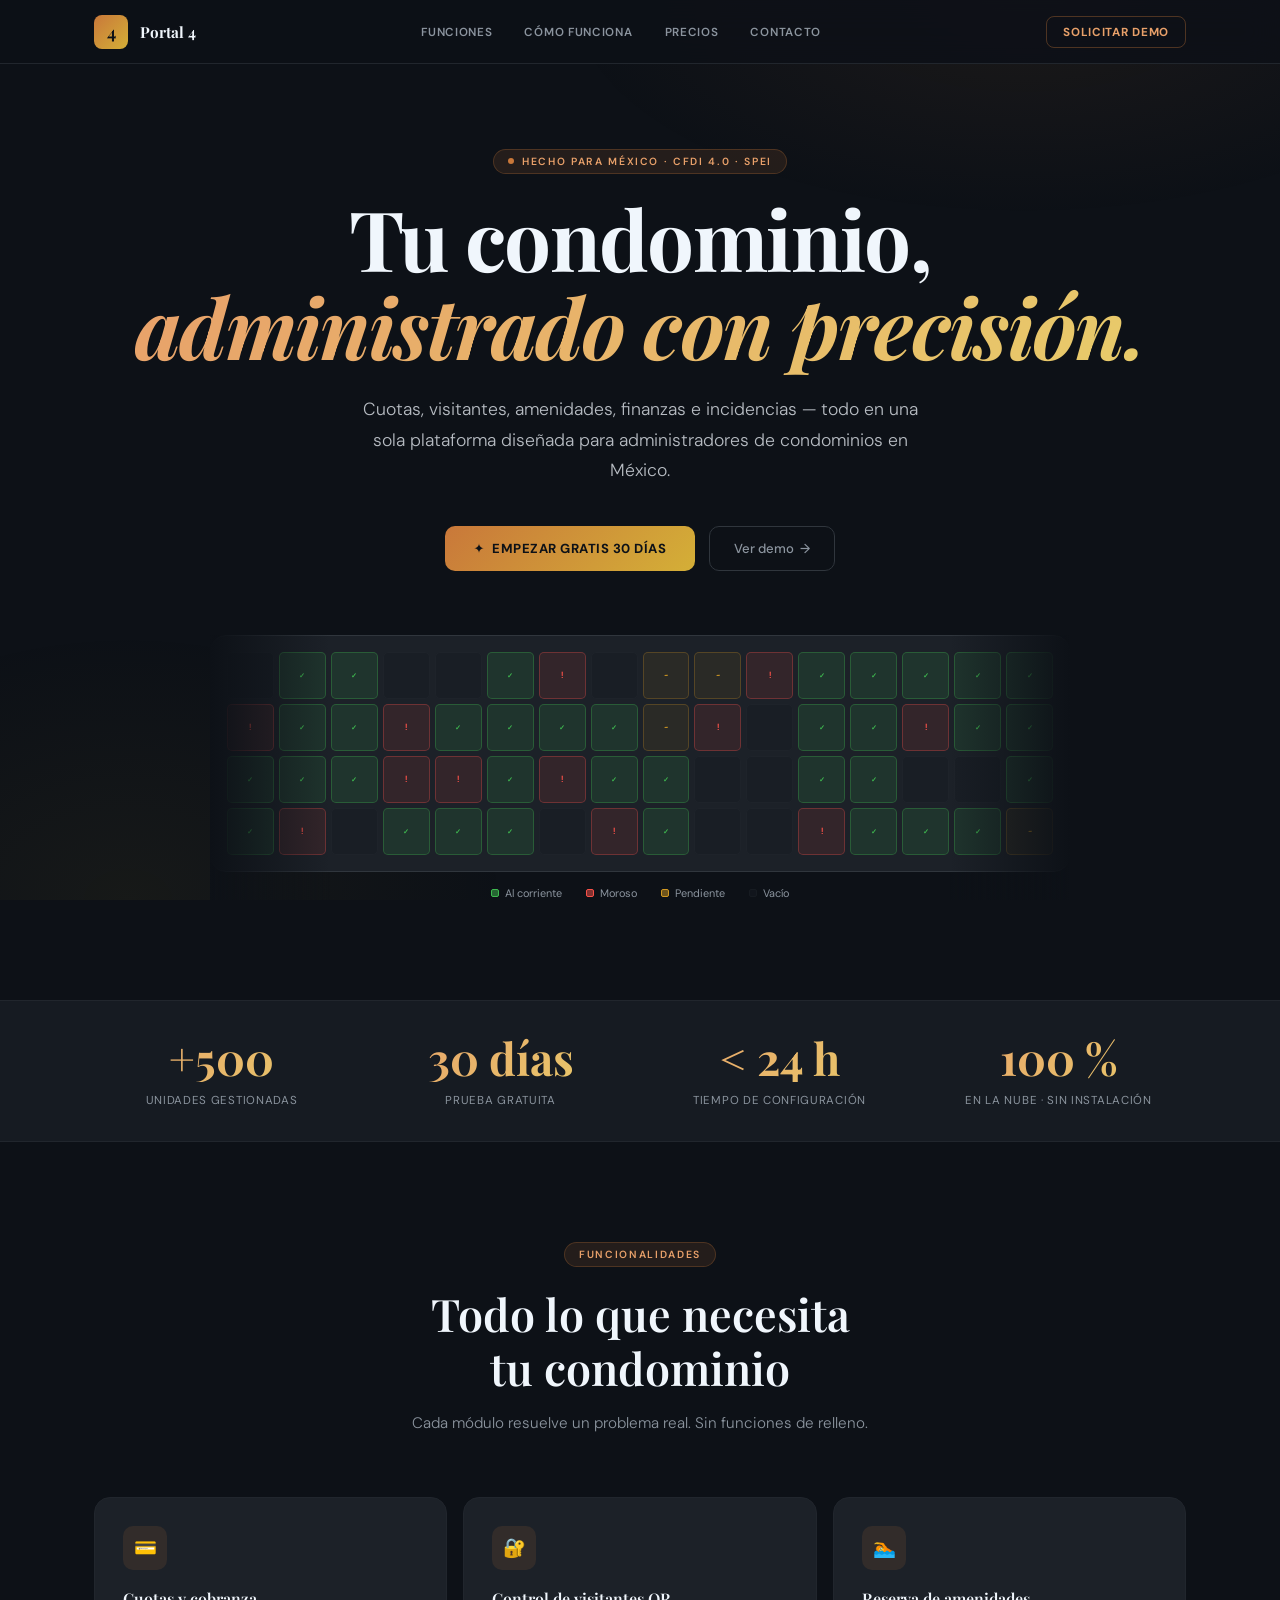
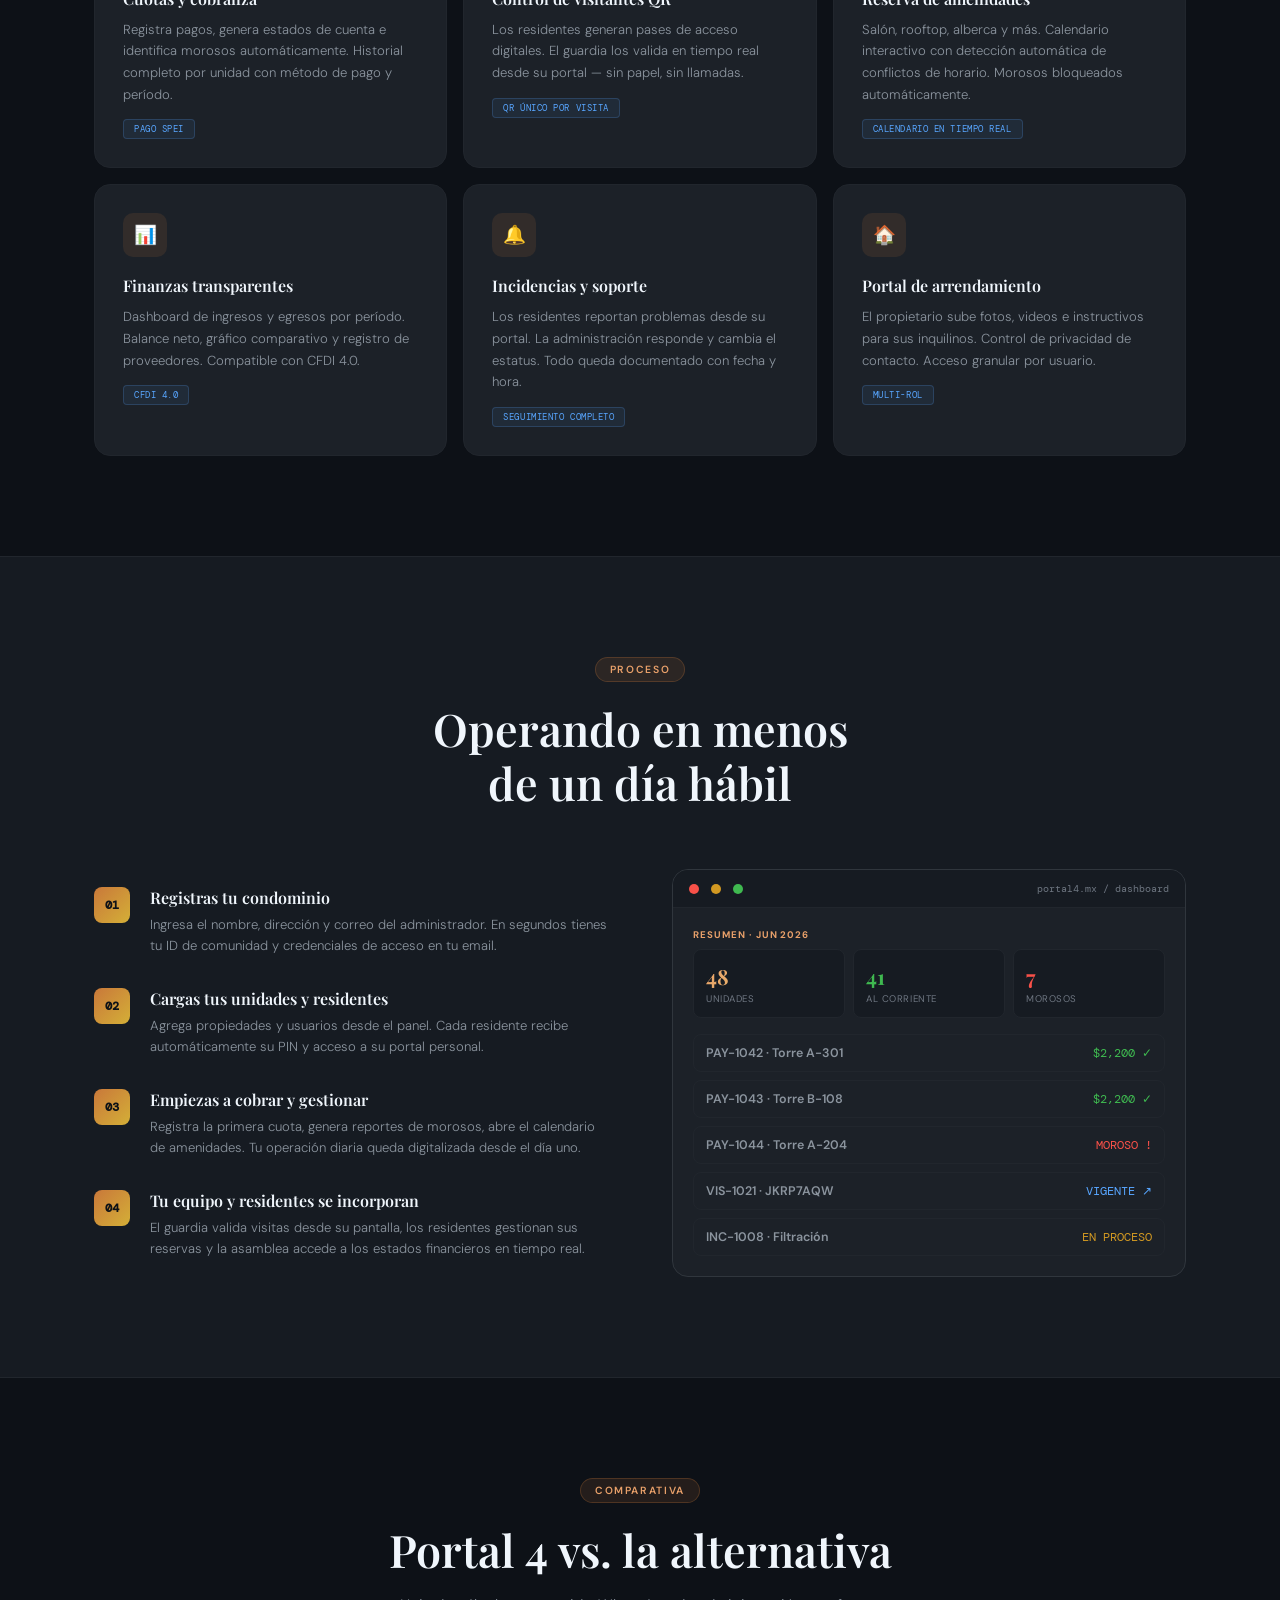
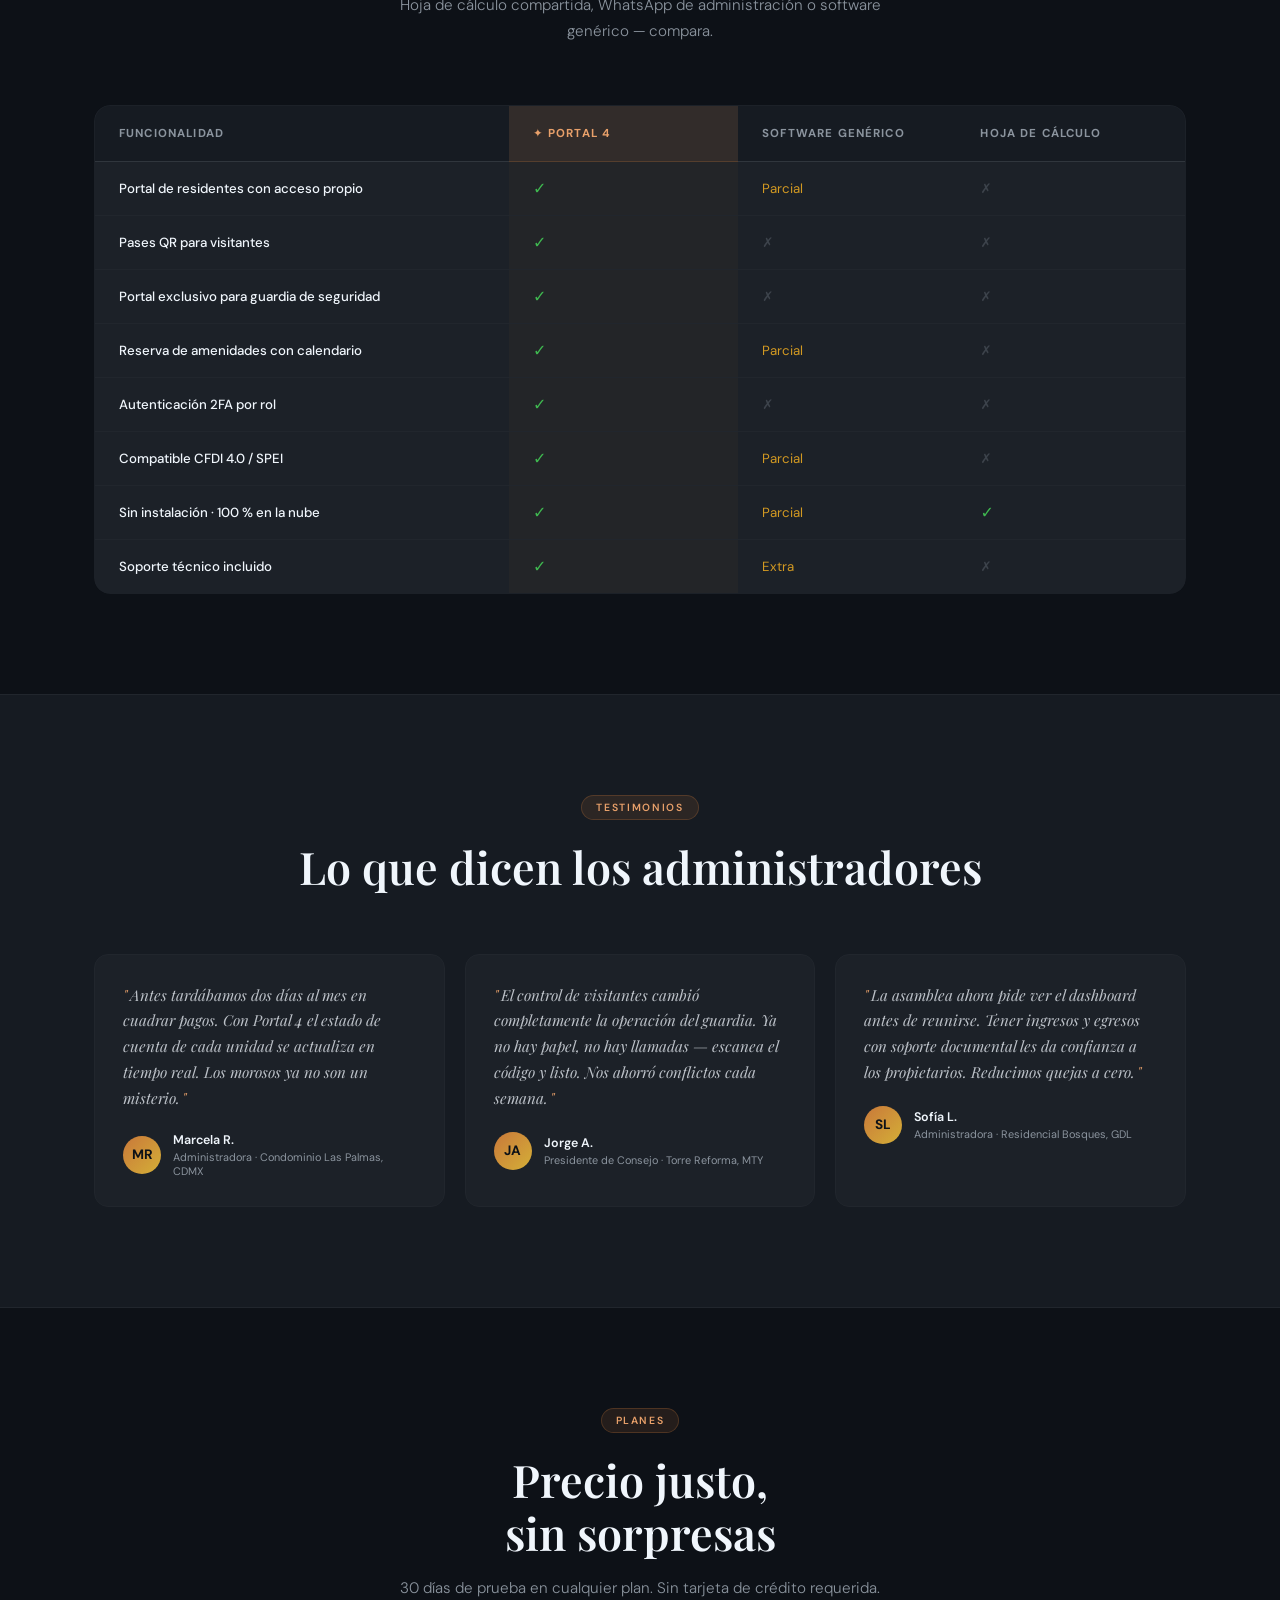
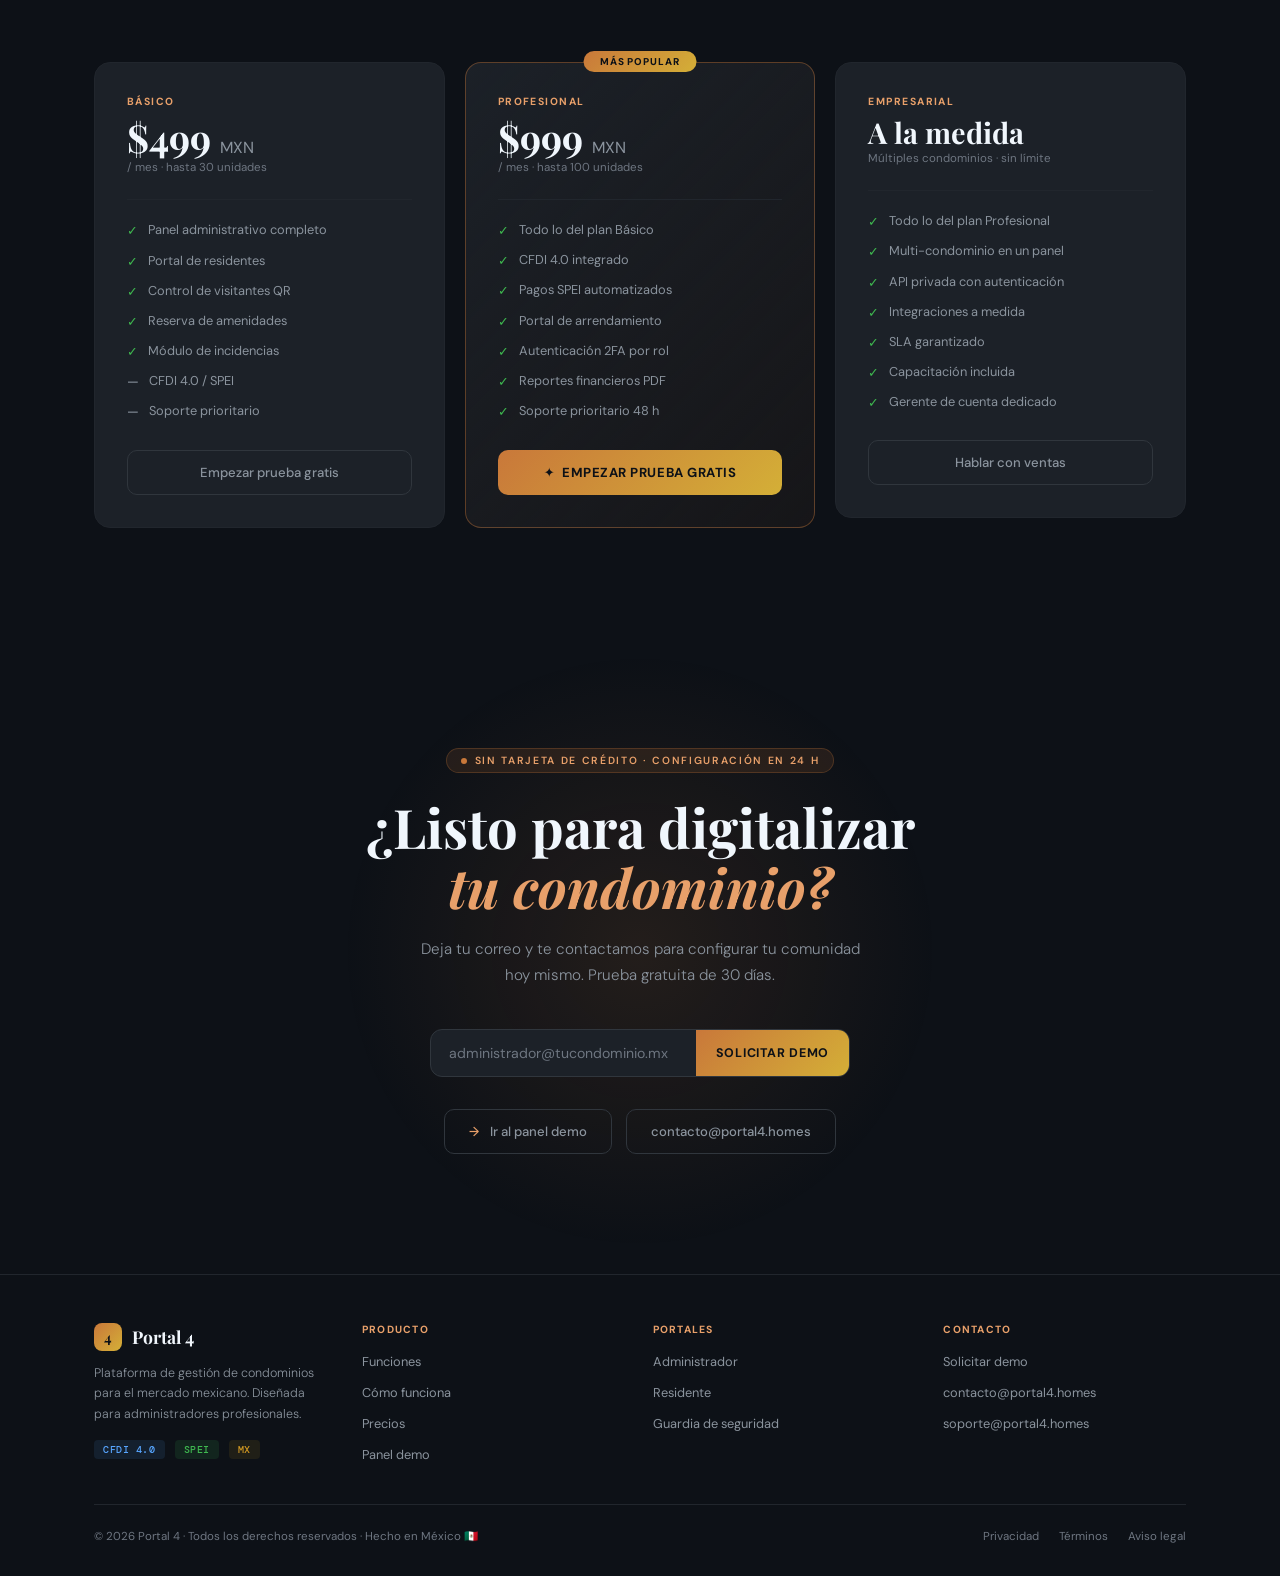
==== commit dab2d331: "Update links to point to admin.html instead of index.html" ====
--- a/index.html
+++ b/index.html
@@ -1100,7 +1100,7 @@
     </div>
 
     <div class="cta-actions" style="margin-top:32px">
-      <a href="./index.html" class="btn-ghost">
+      <a href="./admin.html" class="btn-ghost">
         <span style="color:var(--copper-l)">→</span> &nbsp;Ir al panel demo
       </a>
       <a href="mailto:contacto@portal4.homes" class="btn-ghost">
@@ -1133,14 +1133,14 @@
           <li><a href="#caracteristicas">Funciones</a></li>
           <li><a href="#como-funciona">Cómo funciona</a></li>
           <li><a href="#precios">Precios</a></li>
-          <li><a href="./index.html">Panel demo</a></li>
+          <li><a href="./admin.html">Panel demo</a></li>
         </ul>
       </div>
 
       <div>
         <div class="footer-col-title">Portales</div>
         <ul class="footer-links">
-          <li><a href="./index.html">Administrador</a></li>
+          <li><a href="./admin.html">Administrador</a></li>
           <li><a href="./residentes.html">Residente</a></li>
           <li><a href="./guardia.html">Guardia de seguridad</a></li>
         </ul>
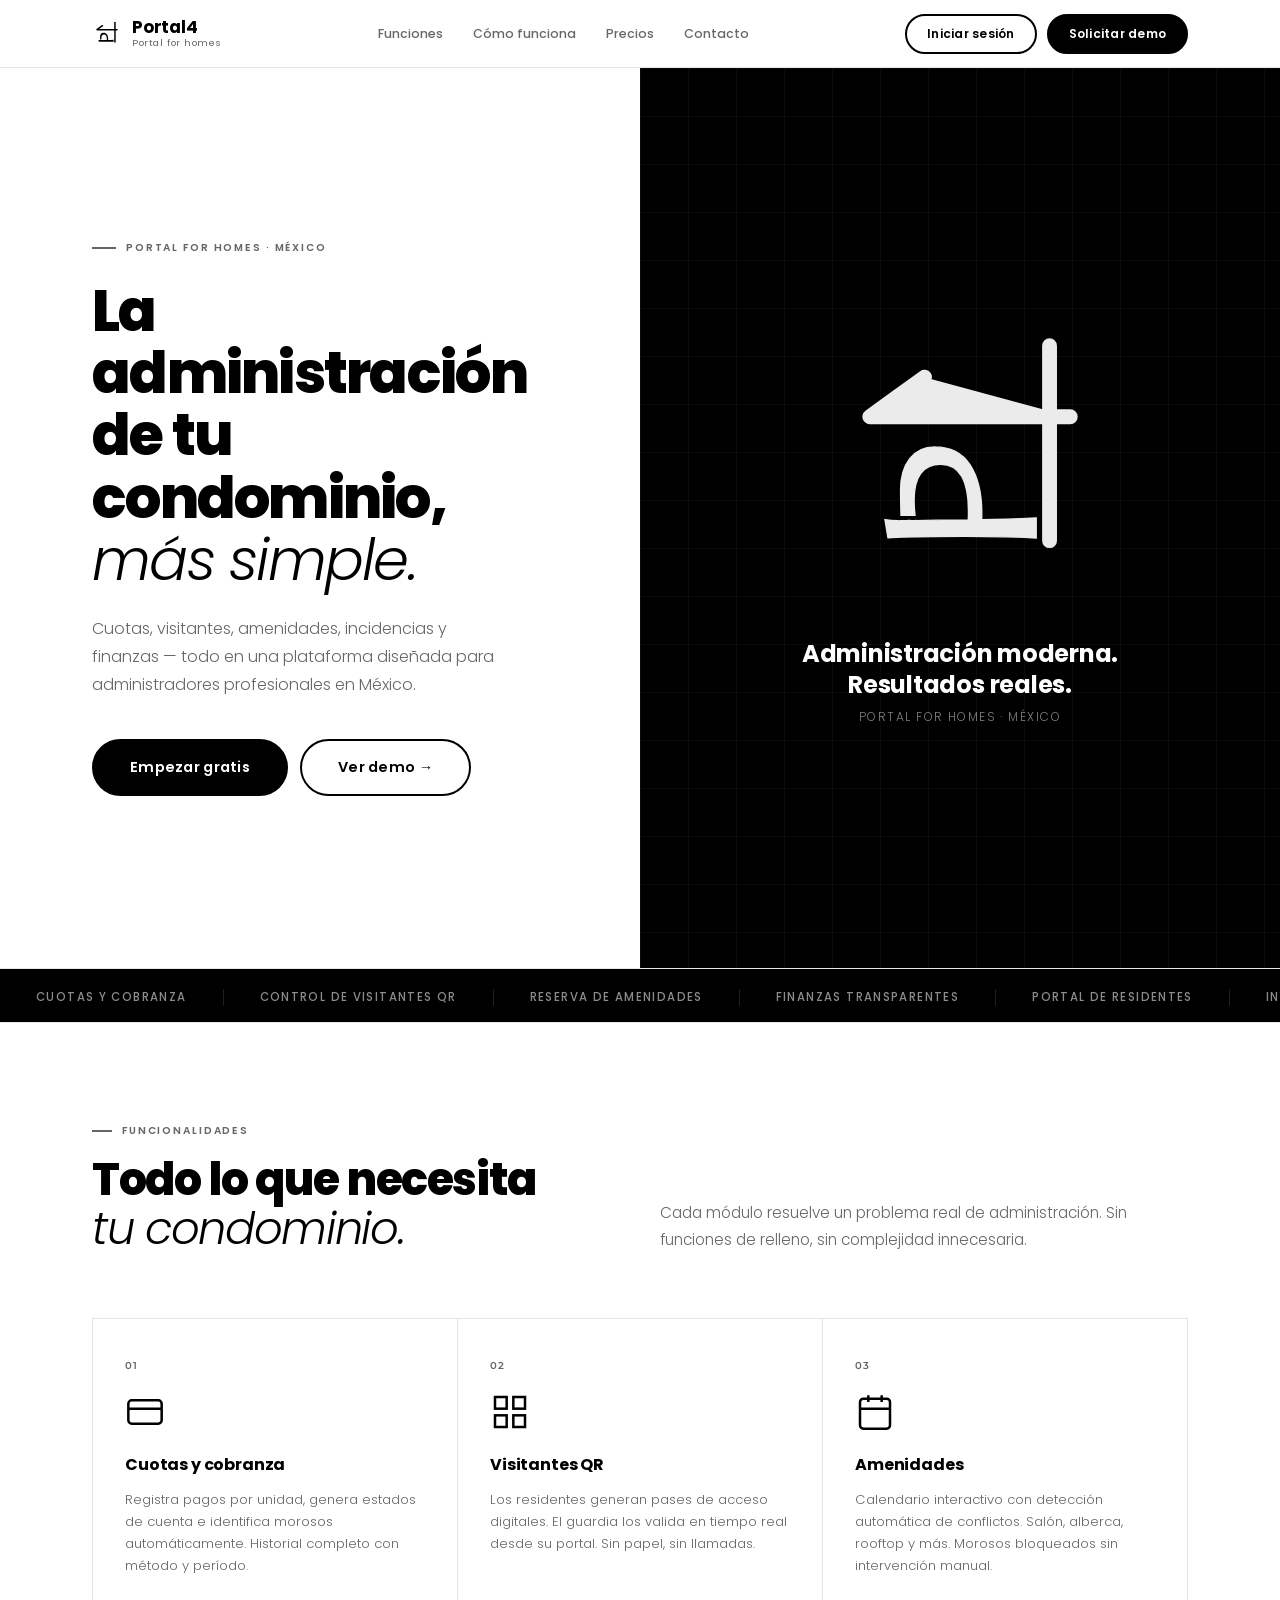
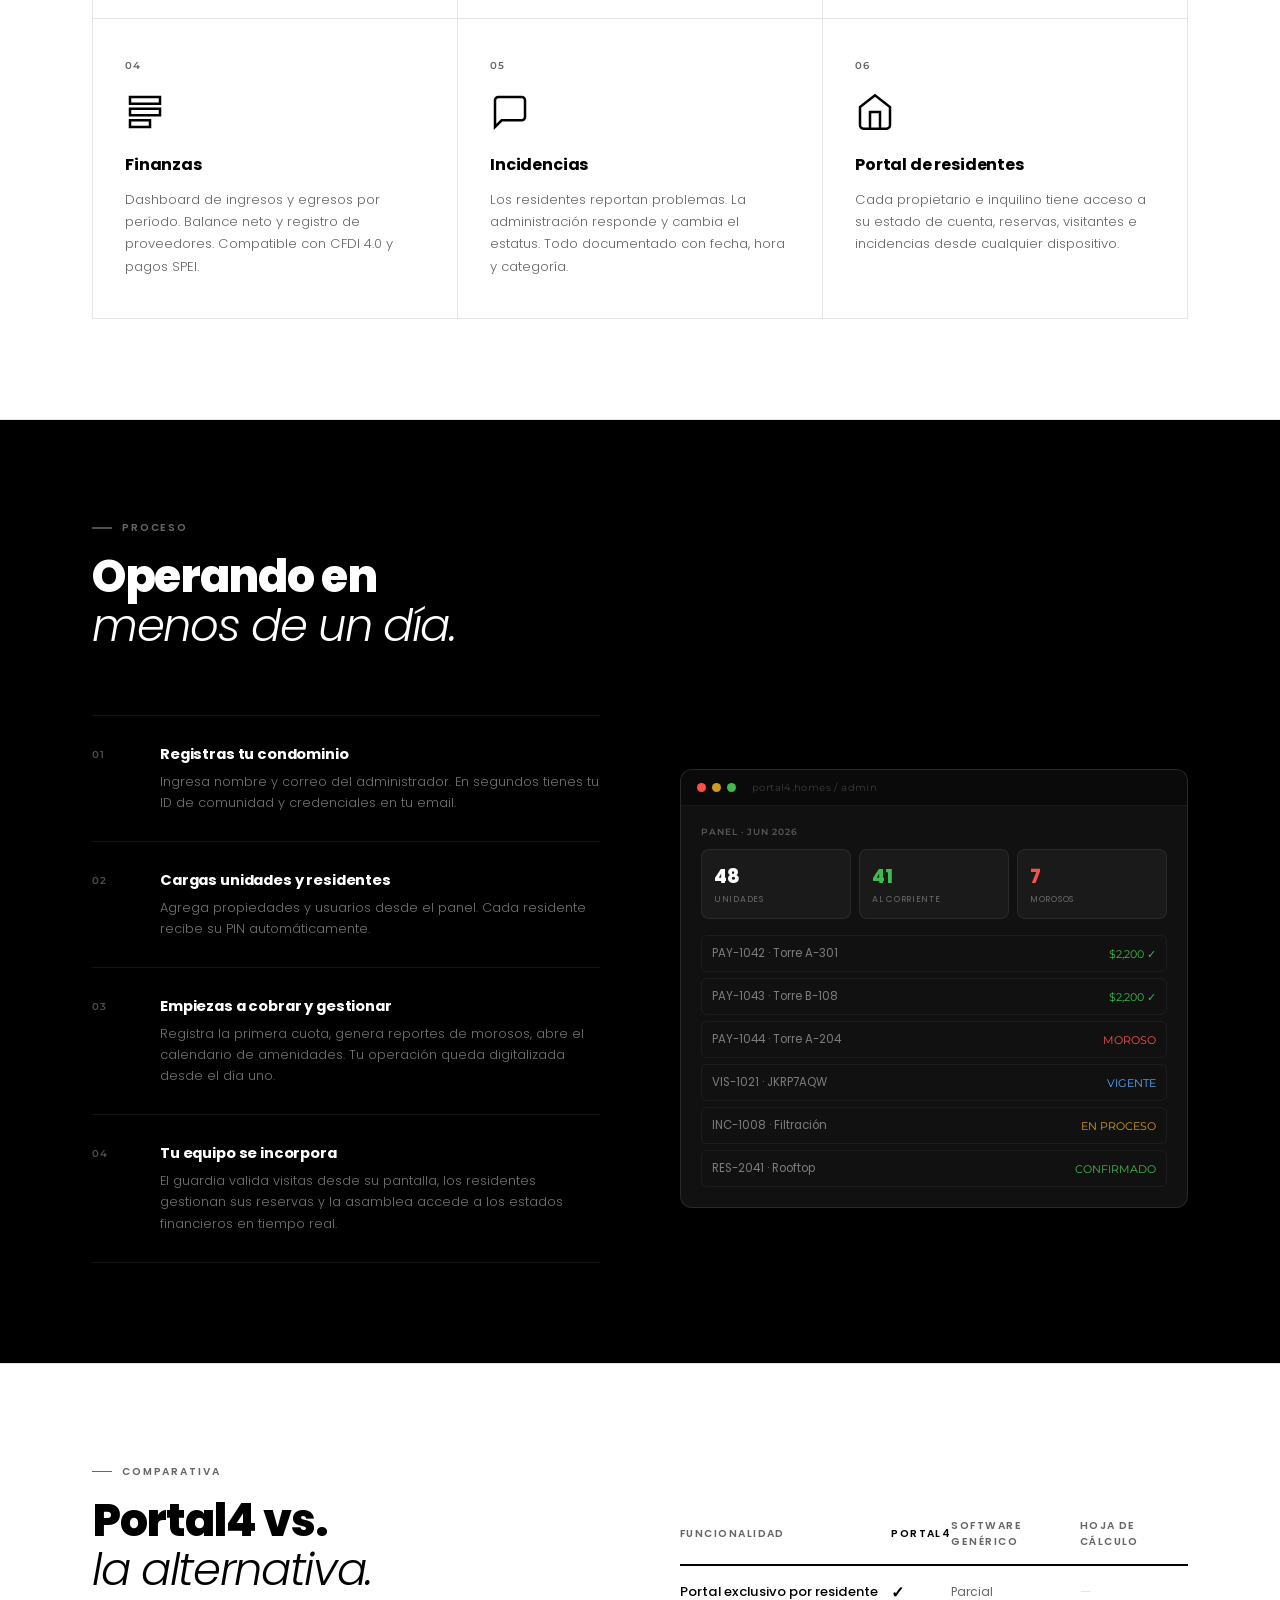
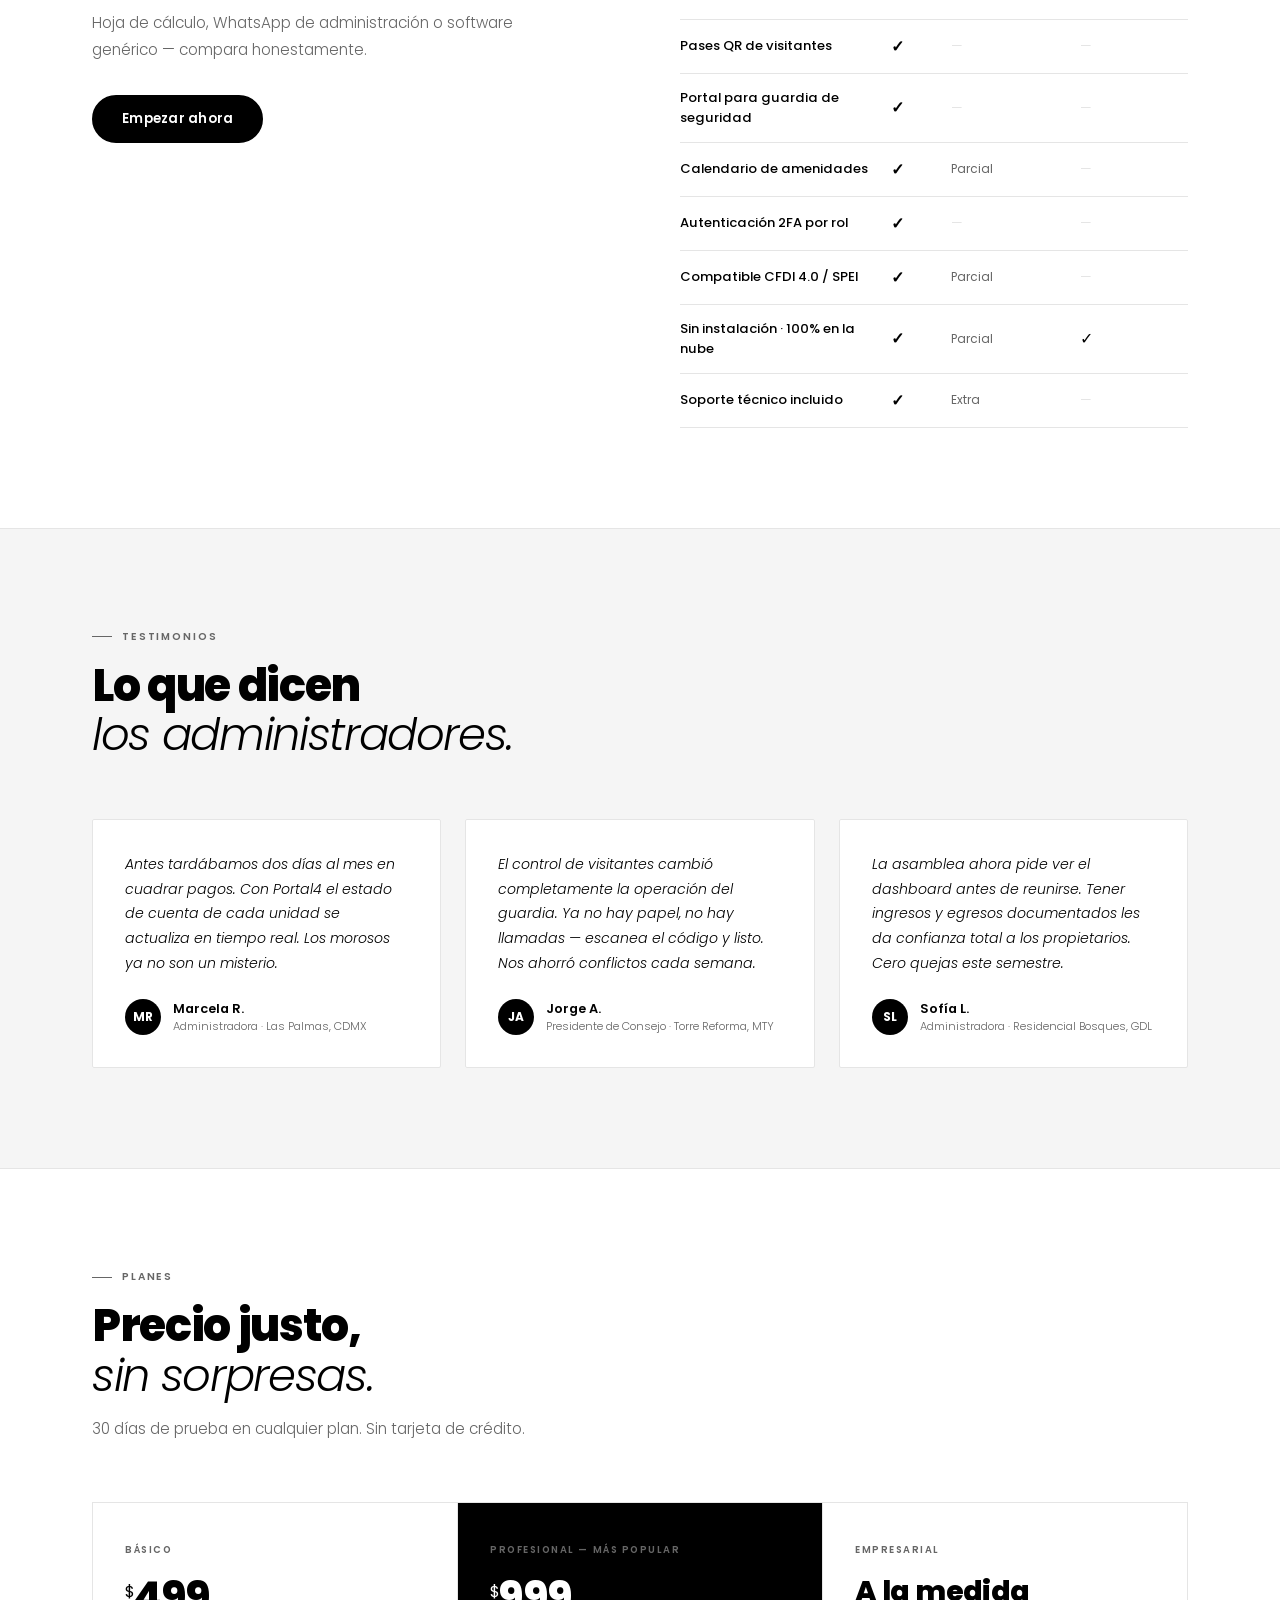
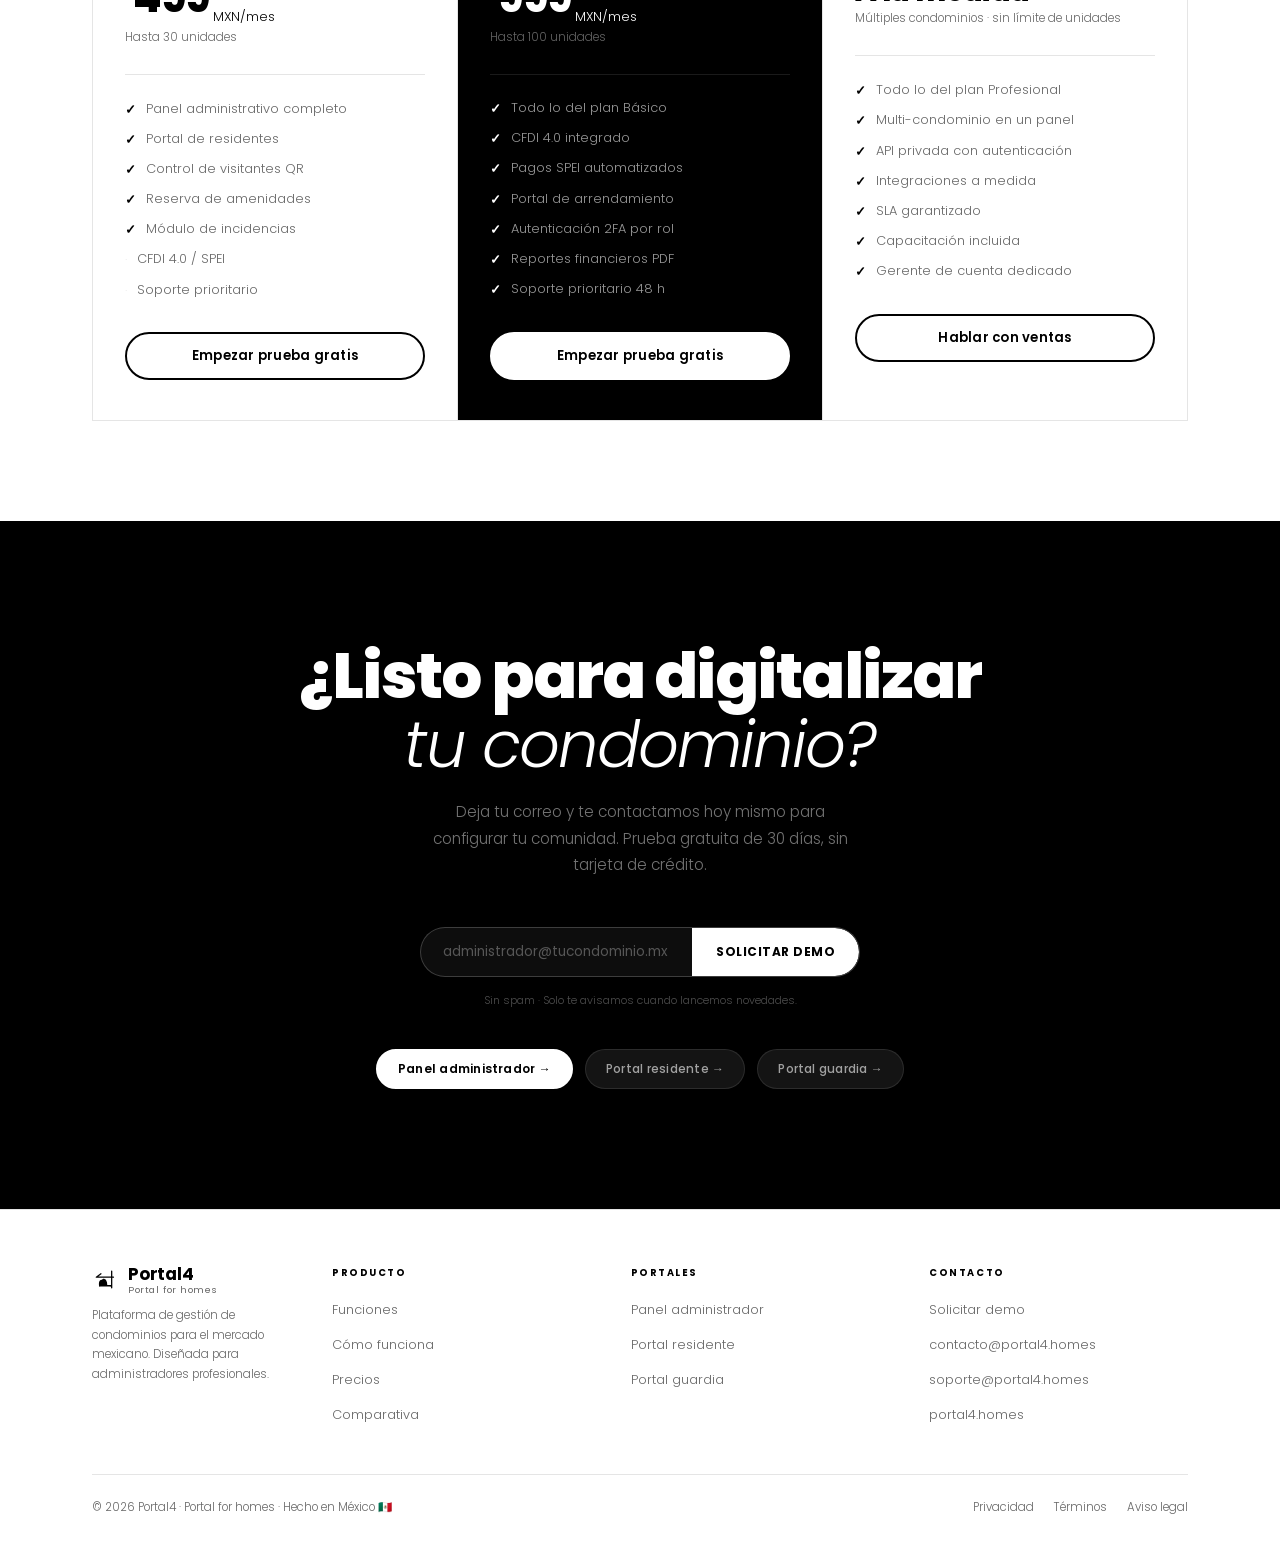
==== commit 73eebb43: "Rev.03 Style change according to brand identity" ====
--- a/index.html
+++ b/index.html
@@ -3,653 +3,561 @@
 <head>
   <meta charset="UTF-8">
   <meta name="viewport" content="width=device-width, initial-scale=1.0">
-  <meta name="description" content="Portal 4 — Plataforma de gestión de condominios para México. Cuotas, visitantes, amenidades e incidencias en un solo lugar.">
-  <title>Portal 4 — Gestión de Condominios</title>
+  <meta name="description" content="Portal4 — La administración de tu condominio, más simple, moderna y transparente. Portal for homes.">
+  <title>Portal4 · Portal for homes</title>
   <link rel="preconnect" href="https://fonts.googleapis.com">
-  <link href="https://fonts.googleapis.com/css2?family=Playfair+Display:ital,wght@0,400;0,600;0,700;1,400;1,600&family=DM+Sans:wght@300;400;500;600&family=DM+Mono:wght@400;500&display=swap" rel="stylesheet">
+  <link href="https://fonts.googleapis.com/css2?family=Poppins:ital,wght@0,300;0,400;0,500;0,600;0,700;0,800;1,300;1,400&family=Montserrat:wght@400;500;600&display=swap" rel="stylesheet">
   <style>
-    /* ── Reset & tokens ─────────────────────────────────── */
+    /* ── Reset ─────────────────────────────────────────── */
     *, *::before, *::after { box-sizing: border-box; margin: 0; padding: 0; }
     html { scroll-behavior: smooth; }
 
+    /* ── Brand tokens (exact from identity) ────────────── */
     :root {
-      --ink:       #0D1117;
-      --ink-soft:  #161B22;
-      --ink-card:  #1C2128;
-      --border:    #30363D;
-      --border-s:  #21262D;
-      --copper:    #C9783A;
-      --copper-l:  #E8A06A;
-      --copper-m:  rgba(201,120,58,.12);
-      --gold:      #D4AF37;
-      --gold-l:    #E8CC6A;
-      --champagne: #F0E6D3;
-      --slate:     #8B949E;
-      --slate-l:   #6E7681;
-      --white:     #F0F6FC;
-      --white-s:   rgba(240,246,252,.75);
-      --success:   #3FB950;
-      --danger:    #F85149;
-      --warning:   #D29922;
-      --info:      #58A6FF;
+      --black:    #000000;
+      --white:    #FFFFFF;
+      --gray-dk:  #1A1A1A;
+      --gray-md:  #666666;
+      --gray-lt:  #E5E5E5;
+      --gray-bg:  #F5F5F5;
+      --border:   #E5E5E5;
     }
 
     body {
-      font-family: 'DM Sans', system-ui, sans-serif;
-      background: var(--ink);
-      color: var(--white);
+      font-family: 'Poppins', sans-serif;
+      background: var(--white);
+      color: var(--black);
       -webkit-font-smoothing: antialiased;
       overflow-x: hidden;
     }
 
-    /* ── Shared ─────────────────────────────────────────── */
-    .mono { font-family: 'DM Mono', monospace; }
-    .serif { font-family: 'Playfair Display', serif; }
-
     a { color: inherit; text-decoration: none; }
+    img { display: block; max-width: 100%; }
 
     .container {
-      max-width: 1140px;
+      max-width: 1160px;
       margin: 0 auto;
-      padding: 0 24px;
-    }
-
-    .eyebrow {
-      display: inline-flex; align-items: center; gap: 8px;
-      font-size: .65rem; font-weight: 600; letter-spacing: .16em;
-      text-transform: uppercase; color: var(--copper-l);
-      background: var(--copper-m);
-      border: 1px solid rgba(201,120,58,.25);
-      border-radius: 99px; padding: 5px 14px;
-      margin-bottom: 20px;
-    }
-
-    .btn-primary {
-      display: inline-flex; align-items: center; gap: 9px;
-      background: linear-gradient(135deg, var(--copper), var(--gold));
-      color: var(--ink); font-weight: 700; font-size: .82rem;
-      letter-spacing: .04em; text-transform: uppercase;
-      padding: 14px 28px; border-radius: 10px; border: none;
-      cursor: pointer; transition: opacity .2s, transform .15s;
-      white-space: nowrap;
-    }
-    .btn-primary:hover { opacity: .88; }
-    .btn-primary:active { transform: scale(.97); }
-
-    .btn-ghost {
-      display: inline-flex; align-items: center; gap: 8px;
-      background: none; color: var(--slate);
-      border: 1px solid var(--border); border-radius: 10px;
-      padding: 13px 24px; font-size: .82rem; font-weight: 500;
-      cursor: pointer; transition: all .2s;
-    }
-    .btn-ghost:hover { border-color: var(--copper-l); color: var(--white); }
-
-    .badge {
-      display: inline-block; font-family: 'DM Mono', monospace;
-      font-size: .6rem; font-weight: 500; letter-spacing: .06em;
-      padding: 3px 9px; border-radius: 4px;
-    }
-    .badge-ok     { background: rgba(63,185,80,.12);  color: var(--success); }
-    .badge-moroso { background: rgba(248,81,73,.10);  color: var(--danger); }
-    .badge-pend   { background: rgba(210,153,34,.10); color: var(--warning); }
-    .badge-info   { background: rgba(88,166,255,.10); color: var(--info); }
-
-    /* ── Background texture ─────────────────────────────── */
-    body::before {
-      content: '';
-      position: fixed; inset: 0; pointer-events: none; z-index: 0;
-      background-image:
-        radial-gradient(ellipse 60% 40% at 80% 0%,  rgba(201,120,58,.08) 0%, transparent 60%),
-        radial-gradient(ellipse 50% 50% at 10% 100%, rgba(212,175,55,.05) 0%, transparent 60%);
-    }
-
-    /* ── NAV ─────────────────────────────────────────────── */
+      padding: 0 32px;
+    }
+
+    /* ── Logo SVG (inline, scalable) ───────────────────── */
+    .logo-svg {
+      display: block;
+    }
+    /* White version for dark backgrounds */
+    .logo-svg.white path,
+    .logo-svg.white [style*="stroke:#000000"] {
+      stroke: #ffffff !important;
+    }
+    .logo-svg.white [style*="fill:#000000"] {
+      fill: #ffffff !important;
+    }
+
+    /* ── Buttons ───────────────────────────────────────── */
+    .btn {
+      display: inline-flex; align-items: center; justify-content: center; gap: 8px;
+      font-family: 'Poppins', sans-serif; font-weight: 600;
+      font-size: .82rem; letter-spacing: .02em;
+      border-radius: 999px; cursor: pointer; transition: all .2s;
+      white-space: nowrap; border: 2px solid transparent;
+      padding: 12px 28px;
+    }
+    .btn-black {
+      background: var(--black); color: var(--white);
+      border-color: var(--black);
+    }
+    .btn-black:hover { background: var(--gray-dk); border-color: var(--gray-dk); }
+    .btn-outline {
+      background: transparent; color: var(--black);
+      border-color: var(--black);
+    }
+    .btn-outline:hover { background: var(--black); color: var(--white); }
+    .btn-white {
+      background: var(--white); color: var(--black);
+      border-color: var(--white);
+    }
+    .btn-white:hover { background: var(--gray-lt); border-color: var(--gray-lt); }
+    .btn-lg { padding: 16px 36px; font-size: .9rem; }
+    .btn-sm { padding: 9px 20px; font-size: .75rem; }
+
+    /* ── NAV ───────────────────────────────────────────── */
     .nav {
-      position: fixed; top: 0; left: 0; right: 0; z-index: 100;
-      background: rgba(13,17,23,.88);
-      backdrop-filter: blur(16px);
-      border-bottom: 1px solid var(--border-s);
-      height: 64px;
+      position: fixed; top: 0; left: 0; right: 0; z-index: 200;
+      background: rgba(255,255,255,.95);
+      backdrop-filter: blur(12px);
+      border-bottom: 1px solid var(--border);
+      height: 68px; display: flex; align-items: center;
+    }
+    .nav .container {
       display: flex; align-items: center;
-    }
-    .nav .container {
-      display: flex; align-items: center; justify-content: space-between;
-      width: 100%;
+      justify-content: space-between; width: 100%;
     }
     .nav-brand {
       display: flex; align-items: center; gap: 12px;
     }
-    .nav-mark {
-      width: 34px; height: 34px; border-radius: 8px;
-      background: linear-gradient(135deg, var(--copper), var(--gold));
+    .nav-brand-text {
+      display: flex; flex-direction: column; line-height: 1;
+    }
+    .nav-brand-name {
+      font-size: 1.05rem; font-weight: 700; color: var(--black);
+      letter-spacing: -.01em;
+    }
+    .nav-brand-sub {
+      font-size: .6rem; font-weight: 400; color: var(--gray-md);
+      letter-spacing: .06em; margin-top: 2px;
+    }
+    .nav-links {
+      display: flex; align-items: center; gap: 2px;
+    }
+    .nav-link {
+      font-size: .78rem; font-weight: 500; color: var(--gray-md);
+      padding: 6px 14px; border-radius: 6px; transition: all .15s;
+    }
+    .nav-link:hover { color: var(--black); background: var(--gray-bg); }
+    .nav-actions { display: flex; gap: 10px; align-items: center; }
+
+    /* ── HERO ──────────────────────────────────────────── */
+    .hero {
+      padding-top: 68px; /* nav height */
+      min-height: 100vh;
+      display: grid;
+      grid-template-columns: 1fr 1fr;
+      align-items: center;
+      border-bottom: 1px solid var(--border);
+      overflow: hidden;
+    }
+    .hero-left {
+      padding: 80px 60px 80px 0;
+      padding-left: max(32px, calc((100vw - 1160px) / 2 + 32px));
+    }
+    .hero-eyebrow {
+      font-size: .65rem; font-weight: 600; letter-spacing: .18em;
+      text-transform: uppercase; color: var(--gray-md);
+      margin-bottom: 24px;
+      display: flex; align-items: center; gap: 10px;
+    }
+    .hero-eyebrow::before {
+      content: ''; display: block;
+      width: 24px; height: 1.5px; background: var(--gray-md);
+    }
+    .hero-headline {
+      font-size: clamp(2.4rem, 4.5vw, 4rem);
+      font-weight: 800; line-height: 1.08;
+      letter-spacing: -.03em; color: var(--black);
+      margin-bottom: 24px;
+    }
+    .hero-headline span { font-weight: 300; font-style: italic; }
+    .hero-sub {
+      font-size: 1rem; font-weight: 300; color: var(--gray-md);
+      line-height: 1.75; max-width: 420px; margin-bottom: 40px;
+    }
+    .hero-actions { display: flex; gap: 12px; flex-wrap: wrap; }
+    .hero-right {
+      background: var(--black);
+      min-height: 100vh;
+      display: flex; flex-direction: column;
+      align-items: center; justify-content: center;
+      padding: 60px 40px;
+      position: relative;
+    }
+    /* Big logo mark on dark panel */
+    .hero-logo-display {
+      width: min(280px, 60%);
+      opacity: .92;
+    }
+    .hero-logo-display path,
+    .hero-logo-display [d] {
+      stroke: #ffffff !important;
+      fill: #ffffff !important;
+    }
+    .hero-tagline-block {
+      margin-top: 48px; text-align: center;
+    }
+    .hero-tagline {
+      font-size: 1.5rem; font-weight: 700; color: var(--white);
+      letter-spacing: -.01em; line-height: 1.3;
+    }
+    .hero-tagline-sub {
+      font-size: .75rem; font-weight: 300; color: rgba(255,255,255,.5);
+      letter-spacing: .12em; text-transform: uppercase; margin-top: 8px;
+    }
+    /* Decorative grid lines on dark panel */
+    .hero-right::before {
+      content: '';
+      position: absolute; inset: 0;
+      background-image:
+        linear-gradient(rgba(255,255,255,.04) 1px, transparent 1px),
+        linear-gradient(90deg, rgba(255,255,255,.04) 1px, transparent 1px);
+      background-size: 48px 48px;
+      pointer-events: none;
+    }
+
+    /* ── MARQUEE STRIP ─────────────────────────────────── */
+    .marquee-strip {
+      border-bottom: 1px solid var(--border);
+      overflow: hidden; white-space: nowrap;
+      background: var(--black); padding: 14px 0;
+    }
+    .marquee-track {
+      display: inline-flex; gap: 0;
+      animation: marquee 22s linear infinite;
+    }
+    .marquee-item {
+      font-size: .72rem; font-weight: 500;
+      letter-spacing: .12em; text-transform: uppercase;
+      color: rgba(255,255,255,.55);
+      padding: 0 36px;
+      border-right: 1px solid rgba(255,255,255,.12);
+    }
+    @keyframes marquee {
+      from { transform: translateX(0); }
+      to   { transform: translateX(-50%); }
+    }
+
+    /* ── SECTION BASE ──────────────────────────────────── */
+    .section { padding: 100px 0; }
+    .section + .section { border-top: 1px solid var(--border); }
+    .section-label {
+      font-size: .65rem; font-weight: 600; letter-spacing: .18em;
+      text-transform: uppercase; color: var(--gray-md);
+      margin-bottom: 16px;
+      display: flex; align-items: center; gap: 10px;
+    }
+    .section-label::before {
+      content: ''; width: 20px; height: 1.5px; background: var(--gray-md);
+    }
+    .section-title {
+      font-size: clamp(1.8rem, 3.5vw, 3rem);
+      font-weight: 800; letter-spacing: -.03em;
+      line-height: 1.1; color: var(--black);
+    }
+    .section-title em { font-style: italic; font-weight: 300; }
+    .section-sub {
+      font-size: .95rem; color: var(--gray-md); font-weight: 300;
+      line-height: 1.75; max-width: 480px; margin-top: 16px;
+    }
+
+    /* ── FEATURES ──────────────────────────────────────── */
+    .features-header {
+      display: grid; grid-template-columns: 1fr 1fr;
+      gap: 40px; align-items: end; margin-bottom: 64px;
+    }
+    .features-grid {
+      display: grid; grid-template-columns: repeat(3, 1fr);
+      gap: 1px; background: var(--border);
+      border: 1px solid var(--border);
+    }
+    .feat {
+      background: var(--white);
+      padding: 40px 32px;
+      transition: background .2s;
+    }
+    .feat:hover { background: var(--gray-bg); }
+    .feat-num {
+      font-size: .65rem; font-weight: 600; letter-spacing: .14em;
+      color: var(--gray-md); margin-bottom: 20px;
+      font-family: 'Montserrat', sans-serif;
+    }
+    .feat-icon {
+      width: 40px; height: 40px; margin-bottom: 20px;
       display: flex; align-items: center; justify-content: center;
-      font-family: 'Playfair Display', serif;
-      font-size: 1.1rem; font-weight: 700; color: var(--ink);
-      flex-shrink: 0;
-    }
-    .nav-name {
-      font-family: 'Playfair Display', serif;
-      font-size: .95rem; font-weight: 700; color: var(--white);
-    }
-    .nav-links {
-      display: flex; align-items: center; gap: 4px;
-    }
-    .nav-link {
-      font-size: .73rem; font-weight: 600;
-      letter-spacing: .06em; text-transform: uppercase;
-      color: var(--slate); padding: 6px 14px; border-radius: 7px;
-      transition: all .2s;
-    }
-    .nav-link:hover { background: var(--ink-card); color: var(--white); }
-    .nav-cta {
-      font-size: .73rem; font-weight: 700; letter-spacing: .06em;
-      text-transform: uppercase; color: var(--copper-l);
-      border: 1px solid rgba(201,120,58,.35); border-radius: 8px;
-      padding: 7px 16px; transition: all .2s;
-    }
-    .nav-cta:hover { background: var(--copper-m); border-color: var(--copper); }
-
-    /* ── HERO ────────────────────────────────────────────── */
-    .hero {
-      position: relative; z-index: 1;
-      padding: 148px 0 100px;
-      text-align: center;
-      overflow: hidden;
-    }
-    .hero-headline {
-      font-family: 'Playfair Display', serif;
-      font-size: clamp(2.6rem, 7vw, 5.2rem);
-      font-weight: 700; line-height: 1.06; letter-spacing: -.02em;
-      color: var(--white);
-      margin-bottom: 24px;
-    }
-    .hero-headline em {
-      font-style: italic;
-      background: linear-gradient(135deg, var(--copper-l), var(--gold-l));
-      -webkit-background-clip: text; background-clip: text;
-      -webkit-text-fill-color: transparent;
-    }
-    .hero-sub {
-      font-size: clamp(.9rem, 2vw, 1.1rem);
-      font-weight: 300; color: var(--white-s);
-      line-height: 1.75; max-width: 560px; margin: 0 auto 40px;
-    }
-    .hero-actions {
-      display: flex; align-items: center; justify-content: center;
-      gap: 14px; flex-wrap: wrap; margin-bottom: 64px;
-    }
-    .hero-note {
-      font-size: .7rem; color: var(--slate-l);
-      display: flex; align-items: center; justify-content: center;
-      gap: 20px; flex-wrap: wrap;
-    }
-    .hero-note span { display: flex; align-items: center; gap: 6px; }
-
-    /* ── Animated unit grid (hero signature element) ────── */
-    .unit-stage {
-      position: relative;
-      max-width: 860px; margin: 0 auto;
-    }
-    .unit-stage::before,
-    .unit-stage::after {
-      content: '';
-      position: absolute; top: 0; bottom: 0; width: 120px; z-index: 2;
-      pointer-events: none;
-    }
-    .unit-stage::before {
-      left: 0;
-      background: linear-gradient(to right, var(--ink), transparent);
-    }
-    .unit-stage::after {
-      right: 0;
-      background: linear-gradient(to left, var(--ink), transparent);
-    }
-
-    .unit-grid-hero {
-      display: grid;
-      grid-template-columns: repeat(16, 1fr);
-      gap: 5px;
-      padding: 16px;
-      background: var(--ink-card);
-      border: 1px solid var(--border);
-      border-radius: 16px;
-    }
-    .u {
-      aspect-ratio: 1;
-      border-radius: 5px;
-      display: flex; align-items: center; justify-content: center;
-      font-family: 'DM Mono', monospace;
-      font-size: .45rem; font-weight: 700;
-      border: 1px solid;
-      transition: background .6s ease, color .6s ease, border-color .6s ease;
-    }
-    .u.ok     { background: rgba(63,185,80,.12);  color: var(--success); border-color: rgba(63,185,80,.3); }
-    .u.moroso { background: rgba(248,81,73,.10);  color: var(--danger);  border-color: rgba(248,81,73,.3); }
-    .u.pend   { background: rgba(210,153,34,.08); color: var(--warning); border-color: rgba(210,153,34,.25); }
-    .u.empty  { background: var(--ink-soft); color: var(--slate-l); border-color: var(--border-s); opacity: .4; }
-
-    .unit-grid-caption {
-      display: flex; justify-content: center; gap: 24px;
-      margin-top: 14px; font-size: .68rem; color: var(--slate);
-      flex-wrap: wrap;
-    }
-    .unit-grid-caption span { display: flex; align-items: center; gap: 6px; }
-    .dot {
-      width: 8px; height: 8px; border-radius: 2px; flex-shrink: 0;
-    }
-
-    /* ── STATS STRIP ─────────────────────────────────────── */
-    .stats-strip {
-      position: relative; z-index: 1;
-      border-top: 1px solid var(--border-s);
-      border-bottom: 1px solid var(--border-s);
-      background: var(--ink-soft);
-      padding: 32px 0;
-    }
-    .stats-strip .container {
-      display: grid;
-      grid-template-columns: repeat(4, 1fr);
-      gap: 24px;
-    }
-    .stat-item { text-align: center; }
-    .stat-val {
-      font-family: 'Playfair Display', serif;
-      font-size: clamp(1.8rem, 4vw, 2.8rem);
-      font-weight: 700; color: var(--white);
-      background: linear-gradient(135deg, var(--copper-l), var(--gold-l));
-      -webkit-background-clip: text; background-clip: text;
-      -webkit-text-fill-color: transparent;
-      line-height: 1.1; display: block; margin-bottom: 6px;
-    }
-    .stat-label {
-      font-size: .72rem; color: var(--slate); font-weight: 400;
-      letter-spacing: .06em; text-transform: uppercase;
-    }
-
-    /* ── FEATURES ────────────────────────────────────────── */
-    .section {
-      position: relative; z-index: 1;
-      padding: 100px 0;
-    }
-    .section-header {
-      text-align: center; margin-bottom: 60px;
-    }
-    .section-title {
-      font-family: 'Playfair Display', serif;
-      font-size: clamp(1.8rem, 4vw, 2.8rem);
-      font-weight: 600; color: var(--white);
-      line-height: 1.2; margin-bottom: 16px;
-    }
-    .section-sub {
-      font-size: .95rem; color: var(--slate);
-      font-weight: 300; max-width: 500px; margin: 0 auto;
-      line-height: 1.7;
-    }
-
-    .features-grid {
-      display: grid;
-      grid-template-columns: repeat(3, 1fr);
-      gap: 16px;
-    }
-    .feat-card {
-      background: var(--ink-card);
-      border: 1px solid var(--border-s);
-      border-radius: 16px;
-      padding: 28px;
-      transition: border-color .25s, transform .25s;
-    }
-    .feat-card:hover {
-      border-color: rgba(201,120,58,.4);
-      transform: translateY(-3px);
-    }
-    .feat-icon {
-      width: 44px; height: 44px; border-radius: 10px;
-      background: var(--copper-m);
-      display: flex; align-items: center; justify-content: center;
-      font-size: 1.15rem;
-      margin-bottom: 18px;
     }
     .feat-title {
-      font-family: 'Playfair Display', serif;
-      font-size: 1rem; font-weight: 600; color: var(--white);
-      margin-bottom: 10px;
+      font-size: 1rem; font-weight: 700; color: var(--black);
+      margin-bottom: 12px; letter-spacing: -.01em;
     }
     .feat-desc {
-      font-size: .82rem; color: var(--slate);
-      line-height: 1.65; font-weight: 300;
-    }
-    .feat-tag {
-      display: inline-block; margin-top: 14px;
-      font-family: 'DM Mono', monospace; font-size: .58rem;
-      background: rgba(88,166,255,.08); color: var(--info);
-      border: 1px solid rgba(88,166,255,.2);
-      padding: 3px 10px; border-radius: 4px; letter-spacing: .06em;
-    }
-
-    /* ── HOW IT WORKS ────────────────────────────────────── */
-    .how-section {
-      position: relative; z-index: 1;
-      background: var(--ink-soft);
-      border-top: 1px solid var(--border-s);
-      border-bottom: 1px solid var(--border-s);
-      padding: 100px 0;
-    }
+      font-size: .82rem; color: var(--gray-md);
+      line-height: 1.7; font-weight: 300;
+    }
+
+    /* ── HOW IT WORKS ──────────────────────────────────── */
+    .how-section { background: var(--black); }
+    .how-section .section-label { color: rgba(255,255,255,.4); }
+    .how-section .section-label::before { background: rgba(255,255,255,.3); }
+    .how-section .section-title { color: var(--white); }
+    .how-section .section-sub { color: rgba(255,255,255,.5); }
+
     .how-grid {
       display: grid; grid-template-columns: 1fr 1fr;
-      gap: 64px; align-items: center;
-    }
-    .how-steps { display: flex; flex-direction: column; gap: 32px; }
-    .how-step {
-      display: flex; gap: 20px; align-items: flex-start;
-    }
-    .step-marker {
-      flex-shrink: 0;
-      width: 36px; height: 36px; border-radius: 8px;
-      background: linear-gradient(135deg, var(--copper), var(--gold));
-      display: flex; align-items: center; justify-content: center;
-      font-family: 'DM Mono', monospace; font-size: .75rem;
-      font-weight: 700; color: var(--ink);
+      gap: 80px; align-items: center; margin-top: 64px;
+    }
+    .step-list { display: flex; flex-direction: column; gap: 0; }
+    .step {
+      display: grid; grid-template-columns: 48px 1fr;
+      gap: 20px; padding: 28px 0;
+      border-bottom: 1px solid rgba(255,255,255,.08);
+      cursor: default;
+      transition: all .2s;
+    }
+    .step:first-child { border-top: 1px solid rgba(255,255,255,.08); }
+    .step-n {
+      font-size: .65rem; font-weight: 600; color: rgba(255,255,255,.3);
+      letter-spacing: .1em; padding-top: 4px;
+      font-family: 'Montserrat', sans-serif;
     }
     .step-body {}
     .step-title {
-      font-family: 'Playfair Display', serif;
-      font-size: 1rem; font-weight: 600; color: var(--white);
-      margin-bottom: 6px;
-    }
-    .step-desc { font-size: .82rem; color: var(--slate); line-height: 1.6; font-weight: 300; }
-
-    /* Mock UI panel */
-    .mock-panel {
-      background: var(--ink-card);
-      border: 1px solid var(--border);
-      border-radius: 16px; overflow: hidden;
-    }
-    .mock-topbar {
-      background: var(--ink-soft);
-      border-bottom: 1px solid var(--border-s);
-      padding: 12px 16px;
-      display: flex; align-items: center; gap: 8px;
+      font-size: .92rem; font-weight: 700; color: var(--white);
+      margin-bottom: 6px; letter-spacing: -.01em;
+    }
+    .step-desc { font-size: .8rem; color: rgba(255,255,255,.45); line-height: 1.65; font-weight: 300; }
+
+    /* Mock dashboard */
+    .mock {
+      border: 1px solid rgba(255,255,255,.1);
+      border-radius: 12px; overflow: hidden;
+      background: #111111;
+    }
+    .mock-bar {
+      background: #0a0a0a; border-bottom: 1px solid rgba(255,255,255,.06);
+      padding: 12px 16px; display: flex; align-items: center; gap: 6px;
     }
     .mock-dot {
-      width: 10px; height: 10px; border-radius: 50%;
+      width: 9px; height: 9px; border-radius: 50%; flex-shrink: 0;
+    }
+    .mock-url {
+      margin-left: 10px; font-size: .6rem; color: rgba(255,255,255,.2);
+      font-family: 'Montserrat', monospace; letter-spacing: .04em;
     }
     .mock-body { padding: 20px; }
+    .mock-kpis {
+      display: grid; grid-template-columns: repeat(3,1fr); gap: 8px; margin-bottom: 16px;
+    }
+    .mock-kpi {
+      background: rgba(255,255,255,.04); border: 1px solid rgba(255,255,255,.07);
+      border-radius: 8px; padding: 12px;
+    }
+    .mock-kpi-val {
+      font-size: 1.2rem; font-weight: 800; color: var(--white);
+      letter-spacing: -.02em;
+    }
+    .mock-kpi-lbl {
+      font-size: .55rem; color: rgba(255,255,255,.35);
+      text-transform: uppercase; letter-spacing: .08em; margin-top: 2px;
+    }
     .mock-row {
-      display: flex; align-items: center; justify-content: space-between;
-      padding: 10px 12px; border-radius: 8px;
-      border: 1px solid var(--border-s);
-      margin-bottom: 8px; font-size: .78rem;
+      display: flex; justify-content: space-between; align-items: center;
+      padding: 9px 10px; border-radius: 6px;
+      border: 1px solid rgba(255,255,255,.05);
+      margin-bottom: 6px; font-size: .72rem;
     }
     .mock-row:last-child { margin-bottom: 0; }
-    .mock-row-label { color: var(--slate); font-weight: 600; }
-    .mock-row-val   { font-family: 'DM Mono', monospace; font-size: .72rem; }
-    .mock-stat-row {
-      display: grid; grid-template-columns: repeat(3, 1fr);
-      gap: 8px; margin-bottom: 16px;
-    }
-    .mock-stat {
-      background: var(--ink-soft); border: 1px solid var(--border-s);
-      border-radius: 8px; padding: 12px;
-    }
-    .mock-stat-val {
-      font-family: 'Playfair Display', serif;
-      font-size: 1.3rem; font-weight: 700; color: var(--white);
-    }
-    .mock-stat-lbl { font-size: .6rem; color: var(--slate-l); margin-top: 2px; text-transform: uppercase; letter-spacing: .06em; }
-
-    /* ── COMPARISON TABLE ────────────────────────────────── */
-    .compare-section {
-      position: relative; z-index: 1; padding: 100px 0;
-    }
-    .compare-table {
-      width: 100%; border-collapse: collapse;
-      background: var(--ink-card);
-      border: 1px solid var(--border);
-      border-radius: 16px; overflow: hidden;
-    }
-    .compare-table th {
-      padding: 20px 24px; text-align: left;
-      font-size: .72rem; font-weight: 700;
-      letter-spacing: .1em; text-transform: uppercase;
-      color: var(--slate); border-bottom: 1px solid var(--border);
-      background: var(--ink-soft);
-    }
-    .compare-table th.highlight {
-      background: var(--copper-m);
-      color: var(--copper-l);
-      border-bottom-color: rgba(201,120,58,.3);
-    }
-    .compare-table td {
-      padding: 16px 24px; font-size: .83rem;
-      border-bottom: 1px solid var(--border-s);
-      color: var(--slate);
-    }
-    .compare-table tr:last-child td { border-bottom: none; }
-    .compare-table td.feat-name { color: var(--white); font-weight: 500; }
-    .compare-table td.highlight { background: rgba(201,120,58,.04); }
-    .check { color: var(--success); font-size: 1rem; }
-    .cross { color: var(--slate-l); opacity: .4; }
-    .partial { color: var(--warning); }
-
-    /* ── TESTIMONIALS ────────────────────────────────────── */
-    .testi-section {
-      position: relative; z-index: 1;
-      background: var(--ink-soft);
-      border-top: 1px solid var(--border-s);
-      border-bottom: 1px solid var(--border-s);
-      padding: 100px 0;
-    }
+    .mock-row-l { color: rgba(255,255,255,.45); font-weight: 400; }
+    .mock-row-r { font-family: 'Montserrat', monospace; font-size: .68rem; }
+    .c-green  { color: #3FB950; }
+    .c-red    { color: #F85149; }
+    .c-yellow { color: #D29922; }
+    .c-blue   { color: #58A6FF; }
+
+    /* ── COMPARISON ─────────────────────────────────────── */
+    .compare-layout {
+      display: grid; grid-template-columns: 1fr 1fr;
+      gap: 80px; align-items: start;
+    }
+    .compare-sticky { position: sticky; top: 100px; }
+    table.compare {
+      width: 100%; border-collapse: collapse; margin-top: 40px;
+    }
+    table.compare th {
+      text-align: left; padding: 14px 0;
+      font-size: .65rem; font-weight: 600;
+      letter-spacing: .14em; text-transform: uppercase;
+      color: var(--gray-md); border-bottom: 2px solid var(--black);
+    }
+    table.compare th.p4 { color: var(--black); }
+    table.compare td {
+      padding: 14px 0; font-size: .82rem;
+      border-bottom: 1px solid var(--border); color: var(--gray-md);
+    }
+    table.compare td:first-child { color: var(--black); font-weight: 500; }
+    table.compare td.p4 { font-weight: 600; color: var(--black); }
+    .ck  { color: var(--black); font-size: 1rem; }
+    .cx  { color: var(--gray-lt); }
+    .cpa { color: var(--gray-md); font-size: .75rem; }
+
+    /* ── TESTIMONIALS ───────────────────────────────────── */
+    .testi-section { background: var(--gray-bg); }
     .testi-grid {
-      display: grid; grid-template-columns: repeat(3, 1fr); gap: 20px;
-    }
-    .testi-card {
-      background: var(--ink-card);
-      border: 1px solid var(--border-s);
-      border-radius: 14px; padding: 28px;
-    }
-    .testi-quote {
-      font-family: 'Playfair Display', serif;
-      font-size: .95rem; font-style: italic;
-      color: var(--white-s); line-height: 1.7; margin-bottom: 20px;
-    }
-    .testi-quote::before { content: '"'; color: var(--copper-l); margin-right: 2px; }
-    .testi-quote::after  { content: '"'; color: var(--copper-l); margin-left:  2px; }
+      display: grid; grid-template-columns: repeat(3, 1fr); gap: 24px;
+      margin-top: 60px;
+    }
+    .testi {
+      background: var(--white); border: 1px solid var(--border);
+      padding: 32px; border-radius: 2px;
+    }
+    .testi-text {
+      font-size: .88rem; color: var(--black);
+      line-height: 1.75; font-weight: 300; margin-bottom: 24px;
+      font-style: italic;
+    }
     .testi-author { display: flex; align-items: center; gap: 12px; }
-    .testi-avatar {
-      width: 38px; height: 38px; border-radius: 50%;
-      background: linear-gradient(135deg, var(--copper), var(--gold));
+    .testi-av {
+      width: 36px; height: 36px; border-radius: 50%;
+      background: var(--black); color: var(--white);
       display: flex; align-items: center; justify-content: center;
-      font-size: .85rem; font-weight: 700; color: var(--ink);
-      flex-shrink: 0;
-    }
-    .testi-name  { font-size: .78rem; font-weight: 600; color: var(--white); }
-    .testi-role  { font-size: .68rem; color: var(--slate); margin-top: 2px; }
-
-    /* ── PRICING ─────────────────────────────────────────── */
-    .price-section { position: relative; z-index: 1; padding: 100px 0; }
+      font-size: .75rem; font-weight: 700; flex-shrink: 0;
+    }
+    .testi-name  { font-size: .8rem; font-weight: 600; }
+    .testi-role  { font-size: .7rem; color: var(--gray-md); font-weight: 300; }
+
+    /* ── PRICING ────────────────────────────────────────── */
     .price-grid {
-      display: grid; grid-template-columns: repeat(3, 1fr); gap: 20px;
-      align-items: start;
-    }
-    .price-card {
-      background: var(--ink-card);
-      border: 1px solid var(--border-s);
-      border-radius: 16px; padding: 32px;
-      transition: border-color .2s;
-    }
-    .price-card:hover { border-color: var(--border); }
-    .price-card.featured {
-      border-color: rgba(201,120,58,.4);
-      background: linear-gradient(135deg, var(--ink-card) 0%, rgba(201,120,58,.05) 100%);
-      position: relative;
-    }
-    .price-badge {
-      position: absolute; top: -12px; left: 50%; transform: translateX(-50%);
-      background: linear-gradient(135deg, var(--copper), var(--gold));
-      color: var(--ink); font-size: .62rem; font-weight: 800;
-      letter-spacing: .1em; text-transform: uppercase;
-      padding: 4px 16px; border-radius: 99px;
-      white-space: nowrap;
-    }
-    .price-plan {
-      font-size: .65rem; font-weight: 700; letter-spacing: .14em;
-      text-transform: uppercase; color: var(--copper-l); margin-bottom: 10px;
-    }
-    .price-amount {
-      font-family: 'Playfair Display', serif;
-      font-size: 2.4rem; font-weight: 700; color: var(--white);
+      display: grid; grid-template-columns: repeat(3,1fr);
+      gap: 1px; background: var(--border);
+      border: 1px solid var(--border); margin-top: 60px;
+    }
+    .plan {
+      background: var(--white); padding: 40px 32px;
+    }
+    .plan.featured {
+      background: var(--black); color: var(--white);
+    }
+    .plan-label {
+      font-size: .6rem; font-weight: 600; letter-spacing: .16em;
+      text-transform: uppercase; color: var(--gray-md); margin-bottom: 20px;
+    }
+    .plan.featured .plan-label { color: rgba(255,255,255,.4); }
+    .plan-price {
+      font-size: 2.6rem; font-weight: 800; letter-spacing: -.04em;
       line-height: 1; margin-bottom: 4px;
     }
-    .price-amount span {
-      font-family: 'DM Sans', sans-serif;
-      font-size: 1rem; font-weight: 400; color: var(--slate);
-    }
-    .price-period { font-size: .72rem; color: var(--slate-l); margin-bottom: 24px; }
-    .price-divider { height: 1px; background: var(--border-s); margin: 20px 0; }
-    .price-features { list-style: none; display: flex; flex-direction: column; gap: 10px; }
-    .price-features li {
-      font-size: .8rem; color: var(--slate);
-      display: flex; align-items: flex-start; gap: 10px;
-      line-height: 1.5;
-    }
-    .price-features li::before {
-      content: '✓'; color: var(--success);
-      font-weight: 700; flex-shrink: 0; margin-top: 1px;
-    }
-    .price-features li.no::before { content: '—'; color: var(--slate-l); }
-    .price-cta { margin-top: 28px; }
-    .price-cta .btn-primary,
-    .price-cta .btn-ghost { width: 100%; justify-content: center; }
-
-    /* ── CTA SECTION ─────────────────────────────────────── */
+    .plan-price sup { font-size: 1rem; font-weight: 400; vertical-align: super; }
+    .plan-price sub { font-size: .8rem; font-weight: 300; letter-spacing: 0; }
+    .plan-units {
+      font-size: .72rem; color: var(--gray-md); font-weight: 300;
+      margin-bottom: 28px;
+    }
+    .plan.featured .plan-units { color: rgba(255,255,255,.4); }
+    .plan-divider { height: 1px; background: var(--border); margin: 24px 0; }
+    .plan.featured .plan-divider { background: rgba(255,255,255,.1); }
+    .plan-feats { list-style: none; display: flex; flex-direction: column; gap: 10px; }
+    .plan-feats li {
+      font-size: .8rem; color: var(--gray-md); font-weight: 300;
+      display: flex; align-items: flex-start; gap: 10px; line-height: 1.5;
+    }
+    .plan.featured .plan-feats li { color: rgba(255,255,255,.6); }
+    .plan-feats li::before { content: '—'; flex-shrink: 0; margin-top: 1px; }
+    .plan-feats li.inc::before { content: '✓'; color: var(--black); font-weight: 700; }
+    .plan.featured .plan-feats li.inc::before { color: var(--white); }
+    .plan-feats li.no::before { content: '·'; color: var(--gray-lt); }
+    .plan-cta { margin-top: 32px; }
+    .plan-cta .btn { width: 100%; }
+
+    /* ── BIG CTA ────────────────────────────────────────── */
     .cta-section {
-      position: relative; z-index: 1;
+      background: var(--black);
       padding: 120px 0;
       text-align: center;
-      overflow: hidden;
-    }
-    .cta-section::before {
-      content: '';
-      position: absolute; top: 50%; left: 50%;
-      transform: translate(-50%, -50%);
-      width: 600px; height: 600px;
-      background: radial-gradient(circle, rgba(201,120,58,.12) 0%, transparent 70%);
-      pointer-events: none;
     }
     .cta-headline {
-      font-family: 'Playfair Display', serif;
-      font-size: clamp(2rem, 5vw, 3.4rem);
-      font-weight: 700; line-height: 1.1; margin-bottom: 20px;
-    }
-    .cta-headline em {
-      font-style: italic; color: var(--copper-l);
-    }
+      font-size: clamp(2rem, 5vw, 4rem);
+      font-weight: 800; color: var(--white);
+      letter-spacing: -.03em; line-height: 1.08; margin-bottom: 20px;
+    }
+    .cta-headline em { font-style: italic; font-weight: 300; }
     .cta-sub {
-      font-size: .95rem; color: var(--slate);
-      max-width: 460px; margin: 0 auto 40px;
-      line-height: 1.7; font-weight: 300;
-    }
-    .cta-actions {
-      display: flex; align-items: center; justify-content: center;
-      gap: 14px; flex-wrap: wrap;
-    }
-    .cta-input-row {
-      display: flex; gap: 0; max-width: 420px; margin: 0 auto 32px;
-      background: var(--ink-card);
-      border: 1px solid var(--border);
-      border-radius: 12px; overflow: hidden;
+      font-size: .95rem; color: rgba(255,255,255,.45);
+      max-width: 440px; margin: 0 auto 48px;
+      line-height: 1.75; font-weight: 300;
+    }
+    .cta-form {
+      display: flex; gap: 0; max-width: 440px; margin: 0 auto 16px;
+      border: 1px solid rgba(255,255,255,.2);
+      border-radius: 999px; overflow: hidden; background: rgba(255,255,255,.05);
       transition: border-color .2s;
     }
-    .cta-input-row:focus-within { border-color: rgba(201,120,58,.5); }
+    .cta-form:focus-within { border-color: rgba(255,255,255,.5); }
     .cta-input {
       flex: 1; background: none; border: none; outline: none;
-      padding: 14px 18px; font-family: 'DM Sans', sans-serif;
-      font-size: .88rem; color: var(--white); min-width: 0;
-    }
-    .cta-input::placeholder { color: var(--slate-l); }
-    .cta-input-btn {
-      background: linear-gradient(135deg, var(--copper), var(--gold));
-      border: none; cursor: pointer; padding: 12px 20px;
-      font-family: 'DM Sans', sans-serif; font-weight: 700;
-      font-size: .78rem; letter-spacing: .06em; text-transform: uppercase;
-      color: var(--ink); white-space: nowrap; border-radius: 0 8px 8px 0;
-      transition: opacity .2s;
-    }
-    .cta-input-btn:hover { opacity: .88; }
-
-    /* ── FOOTER ──────────────────────────────────────────── */
+      padding: 14px 22px; color: var(--white);
+      font-family: 'Poppins', sans-serif; font-size: .85rem; min-width: 0;
+    }
+    .cta-input::placeholder { color: rgba(255,255,255,.3); }
+    .cta-submit {
+      background: var(--white); color: var(--black);
+      border: none; padding: 12px 24px; cursor: pointer;
+      font-family: 'Poppins', sans-serif;
+      font-size: .75rem; font-weight: 700;
+      letter-spacing: .04em; text-transform: uppercase;
+      border-radius: 0 999px 999px 0;
+      transition: background .2s; flex-shrink: 0;
+    }
+    .cta-submit:hover { background: var(--gray-lt); }
+    .cta-note {
+      font-size: .68rem; color: rgba(255,255,255,.3); font-weight: 300;
+    }
+    .cta-success {
+      display: none; color: rgba(255,255,255,.7); font-size: .85rem;
+      margin-top: 20px;
+    }
+    .cta-portals {
+      display: flex; gap: 12px; justify-content: center;
+      flex-wrap: wrap; margin-top: 40px;
+    }
+
+    /* ── FOOTER ─────────────────────────────────────────── */
     .footer {
-      position: relative; z-index: 1;
-      border-top: 1px solid var(--border-s);
-      padding: 48px 0 32px;
-    }
-    .footer-top {
-      display: grid; grid-template-columns: 220px 1fr 1fr 1fr;
-      gap: 48px; margin-bottom: 40px;
-    }
-    .footer-brand {}
-    .footer-brand-name {
-      font-family: 'Playfair Display', serif;
-      font-size: 1.1rem; font-weight: 700; color: var(--white);
-      display: flex; align-items: center; gap: 10px; margin-bottom: 12px;
-    }
-    .footer-brand-desc { font-size: .78rem; color: var(--slate); line-height: 1.65; font-weight: 300; }
+      border-top: 1px solid var(--border);
+      padding: 56px 0 32px;
+    }
+    .footer-grid {
+      display: grid;
+      grid-template-columns: 200px 1fr 1fr 1fr;
+      gap: 40px; margin-bottom: 48px;
+    }
+    .footer-brand-sub {
+      font-size: .72rem; color: var(--gray-md); font-weight: 300;
+      line-height: 1.7; margin-top: 12px;
+    }
     .footer-col-title {
-      font-size: .65rem; font-weight: 700; letter-spacing: .12em;
-      text-transform: uppercase; color: var(--copper-l); margin-bottom: 14px;
+      font-size: .6rem; font-weight: 700; letter-spacing: .16em;
+      text-transform: uppercase; color: var(--black); margin-bottom: 16px;
     }
     .footer-links { list-style: none; display: flex; flex-direction: column; gap: 10px; }
-    .footer-links li a {
-      font-size: .8rem; color: var(--slate); transition: color .2s;
-    }
-    .footer-links li a:hover { color: var(--white); }
+    .footer-links a {
+      font-size: .8rem; color: var(--gray-md); font-weight: 300; transition: color .15s;
+    }
+    .footer-links a:hover { color: var(--black); }
     .footer-bottom {
-      border-top: 1px solid var(--border-s); padding-top: 24px;
-      display: flex; align-items: center; justify-content: space-between;
+      border-top: 1px solid var(--border); padding-top: 24px;
+      display: flex; justify-content: space-between; align-items: center;
       flex-wrap: wrap; gap: 12px;
     }
-    .footer-copy { font-size: .72rem; color: var(--slate-l); }
-    .footer-legal {
-      display: flex; gap: 20px; font-size: .72rem; color: var(--slate-l);
-    }
-    .footer-legal a:hover { color: var(--white); }
-
-    /* ── Animations ──────────────────────────────────────── */
+    .footer-copy { font-size: .72rem; color: var(--gray-md); font-weight: 300; }
+    .footer-legal { display: flex; gap: 20px; }
+    .footer-legal a { font-size: .72rem; color: var(--gray-md); font-weight: 300; }
+    .footer-legal a:hover { color: var(--black); }
+
+    /* ── Animations ─────────────────────────────────────── */
     @keyframes fadeUp {
-      from { opacity: 0; transform: translateY(20px); }
+      from { opacity: 0; transform: translateY(16px); }
       to   { opacity: 1; transform: translateY(0); }
     }
-    .fade-up { animation: fadeUp .7s ease both; }
-    .delay-1 { animation-delay: .1s; }
-    .delay-2 { animation-delay: .2s; }
-    .delay-3 { animation-delay: .3s; }
-    .delay-4 { animation-delay: .4s; }
-
-    @keyframes pulse-dot {
-      0%,100%{ opacity:1; transform:scale(1); }
-      50%    { opacity:.5; transform:scale(.7); }
-    }
-    .pulse { animation: pulse-dot 2s ease-in-out infinite; }
-
-    /* ── Responsive ──────────────────────────────────────── */
-    @media(max-width:900px) {
-      .features-grid { grid-template-columns: 1fr 1fr; }
-      .how-grid      { grid-template-columns: 1fr; }
-      .how-grid .mock-panel { display: none; }
-      .testi-grid    { grid-template-columns: 1fr; }
-      .price-grid    { grid-template-columns: 1fr; }
-      .footer-top    { grid-template-columns: 1fr 1fr; }
-      .stats-strip .container { grid-template-columns: repeat(2,1fr); }
-      .unit-grid-hero { grid-template-columns: repeat(10,1fr); }
-    }
-    @media(max-width:600px) {
+    .fade-in { animation: fadeUp .6s ease both; }
+    .d1 { animation-delay: .05s; }
+    .d2 { animation-delay: .12s; }
+    .d3 { animation-delay: .2s; }
+    .d4 { animation-delay: .3s; }
+
+    /* ── Responsive ─────────────────────────────────────── */
+    @media (max-width: 1000px) {
+      .hero            { grid-template-columns: 1fr; min-height: auto; }
+      .hero-left       { padding: 60px 32px 48px; }
+      .hero-right      { min-height: 400px; }
+      .features-header { grid-template-columns: 1fr; }
+      .how-grid        { grid-template-columns: 1fr; }
+      .compare-layout  { grid-template-columns: 1fr; }
+      .compare-sticky  { position: static; }
+      .testi-grid      { grid-template-columns: 1fr; }
+      .price-grid      { grid-template-columns: 1fr; }
+      .footer-grid     { grid-template-columns: 1fr 1fr; }
+    }
+    @media (max-width: 700px) {
       .features-grid { grid-template-columns: 1fr; }
       .nav-links     { display: none; }
-      .footer-top    { grid-template-columns: 1fr; gap: 32px; }
-      .compare-table th, .compare-table td { padding: 12px 14px; font-size: .75rem; }
-      .stats-strip .container { grid-template-columns: repeat(2,1fr); gap: 16px; }
-      .unit-grid-hero { grid-template-columns: repeat(8,1fr); }
+      .footer-grid   { grid-template-columns: 1fr; gap: 28px; }
+      .nav-actions .btn-outline { display: none; }
     }
   </style>
 </head>
@@ -658,228 +566,232 @@
 <!-- ══ NAV ══════════════════════════════════════════════════ -->
 <nav class="nav">
   <div class="container">
-    <div class="nav-brand">
-      <div class="nav-mark">4</div>
-      <span class="nav-name">Portal 4</span>
-    </div>
+    <a class="nav-brand" href="/">
+      <!-- Logo mark small -->
+      <svg width="28" height="28" viewBox="0 0 210 210" fill="none" xmlns="http://www.w3.org/2000/svg">
+        <g transform="matrix(1.0548463,0,0,1.0548463,-1.8946013,-10.673863)">
+          <path d="M 76.084295,57.884862 37.206138,86.010677 H 179.75259" stroke="#000000" stroke-width="10.5684" stroke-linecap="round" stroke-linejoin="round" fill="none"/>
+          <path d="M 165.00665,35.552725 V 174.12824" stroke="#000000" stroke-width="10.5684" stroke-linecap="round" fill="none"/>
+          <path d="m 83.342184,107.44075 c -7.568518,0 -13.490671,2.801 -17.766413,8.40367 -4.324865,5.55353 -6.487177,13.0485 -6.487177,22.48455 0,3.73513 0.07354,8.28115 0.221383,13.6381 0.06216,2.23975 0.07186,3.0328 0.0913,4.07539 h 0.86695 1.542007 c 0.66467,0.005 1.328604,0.0169 1.993258,0.0226 0.580263,7e-5 1.160266,0.0118 1.739959,0.04 0.477627,0.0228 0.955087,0.0342 1.432932,0.0457 0.514704,0.005 1.030183,0.005 1.545239,0.0117 0.268183,6.4e-4 0.536488,-4.5e-4 0.80514,0 -0.425119,-3.80006 -0.654858,-7.32523 -0.654858,-10.53025 0,-17.25033 6.315413,-25.87518 18.946047,-25.87518 13.171189,0 19.756849,11.08249 19.756849,33.24749 0,2.50646 -0.0515,4.61962 -0.14746,6.33972 -16.955427,0 -29.438466,0.17179 -37.449327,0.51589 -0.0013,-0.0117 -0.0015,-0.0173 -0.0032,-0.0287 -0.03987,0.002 -0.07899,0.005 -0.118368,0.005 -0.208271,0.0117 -0.416407,0.0117 -0.624963,0.0117 H 68.568485 68.09946 67.731026 c -0.134703,-7e-5 -0.269315,5e-5 -0.403984,0 -0.146097,-1.8e-4 -0.290627,-0.002 -0.436707,-0.003 -0.134033,-7.4e-4 -0.269901,7.7e-4 -0.403984,-0.003 -0.144421,-0.005 -0.289104,-0.0115 -0.433475,-0.0226 -0.154138,-0.0117 -0.308342,-0.0174 -0.462966,-0.0174 -0.132358,-0.003 -0.263457,-0.005 -0.394692,-0.0222 -0.03418,-0.003 -0.06691,-0.003 -0.100592,-0.005 -0.07422,0.005 -0.150074,0.0173 -0.224211,0.023 -0.112923,0.005 -0.223125,0.005 -0.336115,0.0117 -0.108902,0.003 -0.218629,-0.001 -0.327631,0.005 -0.120463,0.0117 -0.241796,0.0169 -0.362778,0.0283 -0.107897,0.005 -0.216149,0.005 -0.323995,0.0117 -0.129007,0.001 -0.257656,0.003 -0.386613,0.003 -0.104378,2.2e-4 -0.207686,0 -0.312684,0 -0.01173,3.4e-4 -0.01689,-1.6e-4 -0.02828,0 -0.05814,0.005 -0.115846,0.0117 -0.174117,0.0117 -0.182017,0.005 -0.363344,0.0169 -0.545378,0.0283 h -0.58093 -0.776457 c -0.141432,0.0181 -0.207073,0.0281 -0.359546,0.038 -0.164503,0.0105 -0.329374,0.007 -0.494072,0.008 -0.127274,7.8e-4 -0.254511,0.002 -0.381765,0.004 -0.03357,7.7e-4 -0.06702,0.001 -0.100592,0.001 -0.87003,0.38914 -11.391545,-0.79787 -11.391545,-0.79787 l 2.150408,12.91861 c 13.466079,-0.73718 38.046375,-0.99259 54.952745,-0.99259 19.65846,0 36.46653,0.3685 50.42409,1.1057 v -14.15399 c -15.18623,0.7863 -28.13651,1.17923 -38.85035,1.17923 0.0982,-1.32698 0.14746,-2.89931 0.14746,-4.71772 0,-14.35071 -2.77667,-25.77738 -8.33015,-34.27967 -5.55352,-8.50234 -13.933401,-12.75338 -25.138725,-12.75338 z" fill="#000000" stroke="none"/>
+        </g>
+      </svg>
+      <div class="nav-brand-text">
+        <span class="nav-brand-name">Portal4</span>
+        <span class="nav-brand-sub">Portal for homes</span>
+      </div>
+    </a>
     <div class="nav-links">
-      <a href="#caracteristicas" class="nav-link">Funciones</a>
-      <a href="#como-funciona"   class="nav-link">Cómo funciona</a>
-      <a href="#precios"         class="nav-link">Precios</a>
-      <a href="#contacto"        class="nav-link">Contacto</a>
-    </div>
-    <a href="#contacto" class="nav-cta">Solicitar demo</a>
+      <a class="nav-link" href="#funciones">Funciones</a>
+      <a class="nav-link" href="#como-funciona">Cómo funciona</a>
+      <a class="nav-link" href="#precios">Precios</a>
+      <a class="nav-link" href="#contacto">Contacto</a>
+    </div>
+    <div class="nav-actions">
+      <a class="btn btn-outline btn-sm" href="./admin.html">Iniciar sesión</a>
+      <a class="btn btn-black btn-sm" href="#contacto">Solicitar demo</a>
+    </div>
   </div>
 </nav>
 
-<!-- ══ HERO ═════════════════════════════════════════════════ -->
+<!-- ══ HERO ══════════════════════════════════════════════════ -->
 <section class="hero">
-  <div class="container">
-    <div class="eyebrow fade-up">
-      <span class="pulse" style="width:6px;height:6px;border-radius:50%;background:var(--copper);display:inline-block"></span>
-      Hecho para México · CFDI 4.0 · SPEI
-    </div>
-
-    <h1 class="hero-headline fade-up delay-1">
-      Tu condominio,<br><em>administrado con precisión.</em>
+  <div class="hero-left">
+    <div class="hero-eyebrow fade-in d1">Portal for homes · México</div>
+    <h1 class="hero-headline fade-in d2">
+      La administración<br>de tu condominio,<br><span>más simple.</span>
     </h1>
-
-    <p class="hero-sub fade-up delay-2">
-      Cuotas, visitantes, amenidades, finanzas e incidencias —
-      todo en una sola plataforma diseñada para administradores
-      de condominios en México.
+    <p class="hero-sub fade-in d3">
+      Cuotas, visitantes, amenidades, incidencias y finanzas —
+      todo en una plataforma diseñada para administradores profesionales en México.
     </p>
-
-    <div class="hero-actions fade-up delay-3">
-      <a href="#contacto" class="btn-primary">
-        ✦ &nbsp;Empezar gratis 30 días
-      </a>
-      <a href="#como-funciona" class="btn-ghost">
-        Ver demo &nbsp;→
-      </a>
-    </div>
-
-    <div class="unit-stage fade-up delay-4">
-      <div class="unit-grid-hero" id="unitGrid">
-        <!-- Populated by JS -->
-      </div>
-      <div class="unit-grid-caption">
-        <span><div class="dot" style="background:rgba(63,185,80,.5);border:1px solid var(--success)"></div>Al corriente</span>
-        <span><div class="dot" style="background:rgba(248,81,73,.5);border:1px solid var(--danger)"></div>Moroso</span>
-        <span><div class="dot" style="background:rgba(210,153,34,.5);border:1px solid var(--warning)"></div>Pendiente</span>
-        <span><div class="dot" style="background:var(--ink-soft);border:1px solid var(--border-s);opacity:.5"></div>Vacío</span>
-      </div>
+    <div class="hero-actions fade-in d4">
+      <a class="btn btn-black btn-lg" href="#contacto">Empezar gratis</a>
+      <a class="btn btn-outline btn-lg" href="#como-funciona">Ver demo →</a>
+    </div>
+  </div>
+
+  <div class="hero-right">
+    <!-- Large logo mark on dark panel — exact SVG paths from the file -->
+    <svg class="hero-logo-display" viewBox="0 0 210 210" fill="none" xmlns="http://www.w3.org/2000/svg" aria-label="Portal4 logo">
+      <g transform="matrix(1.0548463,0,0,1.0548463,-1.8946013,-10.673863)">
+        <path d="M 76.084295,57.884862 37.206138,86.010677 H 179.75259"
+              stroke="#FFFFFF" stroke-width="10.5684" stroke-linecap="round" stroke-linejoin="round" fill="none"/>
+        <path d="M 165.00665,35.552725 V 174.12824"
+              stroke="#FFFFFF" stroke-width="10.5684" stroke-linecap="round" fill="none"/>
+        <path d="m 83.342184,107.44075 c -7.568518,0 -13.490671,2.801 -17.766413,8.40367 -4.324865,5.55353 -6.487177,13.0485 -6.487177,22.48455 0,3.73513 0.07354,8.28115 0.221383,13.6381 0.06216,2.23975 0.07186,3.0328 0.0913,4.07539 h 0.86695 1.542007 c 0.66467,0.005 1.328604,0.0169 1.993258,0.0226 0.580263,7e-5 1.160266,0.0118 1.739959,0.04 0.477627,0.0228 0.955087,0.0342 1.432932,0.0457 0.514704,0.005 1.030183,0.005 1.545239,0.0117 0.268183,6.4e-4 0.536488,-4.5e-4 0.80514,0 -0.425119,-3.80006 -0.654858,-7.32523 -0.654858,-10.53025 0,-17.25033 6.315413,-25.87518 18.946047,-25.87518 13.171189,0 19.756849,11.08249 19.756849,33.24749 0,2.50646 -0.0515,4.61962 -0.14746,6.33972 -16.955427,0 -29.438466,0.17179 -37.449327,0.51589 -0.0013,-0.0117 -0.0015,-0.0173 -0.0032,-0.0287 -0.03987,0.002 -0.07899,0.005 -0.118368,0.005 -0.208271,0.0117 -0.416407,0.0117 -0.624963,0.0117 H 68.568485 68.09946 67.731026 c -0.134703,-7e-5 -0.269315,5e-5 -0.403984,0 -0.146097,-1.8e-4 -0.290627,-0.002 -0.436707,-0.003 -0.134033,-7.4e-4 -0.269901,7.7e-4 -0.403984,-0.003 -0.144421,-0.005 -0.289104,-0.0115 -0.433475,-0.0226 -0.154138,-0.0117 -0.308342,-0.0174 -0.462966,-0.0174 -0.132358,-0.003 -0.263457,-0.005 -0.394692,-0.0222 -0.03418,-0.003 -0.06691,-0.003 -0.100592,-0.005 -0.07422,0.005 -0.150074,0.0173 -0.224211,0.023 -0.112923,0.005 -0.223125,0.005 -0.336115,0.0117 -0.108902,0.003 -0.218629,-0.001 -0.327631,0.005 -0.120463,0.0117 -0.241796,0.0169 -0.362778,0.0283 -0.107897,0.005 -0.216149,0.005 -0.323995,0.0117 -0.129007,0.001 -0.257656,0.003 -0.386613,0.003 -0.104378,2.2e-4 -0.207686,0 -0.312684,0 -0.01173,3.4e-4 -0.01689,-1.6e-4 -0.02828,0 -0.05814,0.005 -0.115846,0.0117 -0.174117,0.0117 -0.182017,0.005 -0.363344,0.0169 -0.545378,0.0283 h -0.58093 -0.776457 c -0.141432,0.0181 -0.207073,0.0281 -0.359546,0.038 -0.164503,0.0105 -0.329374,0.007 -0.494072,0.008 -0.127274,7.8e-4 -0.254511,0.002 -0.381765,0.004 -0.03357,7.7e-4 -0.06702,0.001 -0.100592,0.001 -0.87003,0.38914 -11.391545,-0.79787 -11.391545,-0.79787 l 2.150408,12.91861 c 13.466079,-0.73718 38.046375,-0.99259 54.952745,-0.99259 19.65846,0 36.46653,0.3685 50.42409,1.1057 v -14.15399 c -15.18623,0.7863 -28.13651,1.17923 -38.85035,1.17923 0.0982,-1.32698 0.14746,-2.89931 0.14746,-4.71772 0,-14.35071 -2.77667,-25.77738 -8.33015,-34.27967 -5.55352,-8.50234 -13.933401,-12.75338 -25.138725,-12.75338 z"
+              fill="#FFFFFF" stroke="none"/>
+      </g>
+    </svg>
+    <div class="hero-tagline-block">
+      <div class="hero-tagline">Administración moderna.<br>Resultados reales.</div>
+      <div class="hero-tagline-sub">Portal for homes · México</div>
     </div>
   </div>
 </section>
 
-<!-- ══ STATS ═════════════════════════════════════════════════ -->
-<div class="stats-strip">
-  <div class="container">
-    <div class="stat-item">
-      <span class="stat-val">+500</span>
-      <span class="stat-label">Unidades gestionadas</span>
-    </div>
-    <div class="stat-item">
-      <span class="stat-val">30 días</span>
-      <span class="stat-label">Prueba gratuita</span>
-    </div>
-    <div class="stat-item">
-      <span class="stat-val">< 24 h</span>
-      <span class="stat-label">Tiempo de configuración</span>
-    </div>
-    <div class="stat-item">
-      <span class="stat-val">100 %</span>
-      <span class="stat-label">En la nube · sin instalación</span>
-    </div>
+<!-- ══ MARQUEE ═══════════════════════════════════════════════ -->
+<div class="marquee-strip" aria-hidden="true">
+  <div class="marquee-track" id="marqueeTrack">
+    <span class="marquee-item">Cuotas y cobranza</span>
+    <span class="marquee-item">Control de visitantes QR</span>
+    <span class="marquee-item">Reserva de amenidades</span>
+    <span class="marquee-item">Finanzas transparentes</span>
+    <span class="marquee-item">Portal de residentes</span>
+    <span class="marquee-item">Incidencias y soporte</span>
+    <span class="marquee-item">CFDI 4.0</span>
+    <span class="marquee-item">Pagos SPEI</span>
+    <span class="marquee-item">Autenticación 2FA</span>
+    <span class="marquee-item">Arrendamiento digital</span>
+    <!-- Duplicate for seamless loop -->
+    <span class="marquee-item">Cuotas y cobranza</span>
+    <span class="marquee-item">Control de visitantes QR</span>
+    <span class="marquee-item">Reserva de amenidades</span>
+    <span class="marquee-item">Finanzas transparentes</span>
+    <span class="marquee-item">Portal de residentes</span>
+    <span class="marquee-item">Incidencias y soporte</span>
+    <span class="marquee-item">CFDI 4.0</span>
+    <span class="marquee-item">Pagos SPEI</span>
+    <span class="marquee-item">Autenticación 2FA</span>
+    <span class="marquee-item">Arrendamiento digital</span>
   </div>
 </div>
 
 <!-- ══ FEATURES ══════════════════════════════════════════════ -->
-<section class="section" id="caracteristicas">
+<section class="section" id="funciones">
   <div class="container">
-    <div class="section-header">
-      <div class="eyebrow">Funcionalidades</div>
-      <h2 class="section-title">Todo lo que necesita<br>tu condominio</h2>
-      <p class="section-sub">Cada módulo resuelve un problema real. Sin funciones de relleno.</p>
+    <div class="features-header">
+      <div>
+        <div class="section-label">Funcionalidades</div>
+        <h2 class="section-title">Todo lo que necesita<br><em>tu condominio.</em></h2>
+      </div>
+      <p class="section-sub">Cada módulo resuelve un problema real de administración. Sin funciones de relleno, sin complejidad innecesaria.</p>
     </div>
 
     <div class="features-grid">
-
-      <div class="feat-card">
-        <div class="feat-icon">💳</div>
+      <div class="feat">
+        <div class="feat-num">01</div>
+        <svg class="feat-icon" viewBox="0 0 24 24" fill="none" stroke="currentColor" stroke-width="1.5" aria-hidden="true"><rect x="2" y="5" width="20" height="14" rx="2"/><path d="M2 10h20"/></svg>
         <div class="feat-title">Cuotas y cobranza</div>
-        <p class="feat-desc">Registra pagos, genera estados de cuenta e identifica morosos automáticamente. Historial completo por unidad con método de pago y período.</p>
-        <span class="feat-tag">PAGO SPEI</span>
-      </div>
-
-      <div class="feat-card">
-        <div class="feat-icon">🔐</div>
-        <div class="feat-title">Control de visitantes QR</div>
-        <p class="feat-desc">Los residentes generan pases de acceso digitales. El guardia los valida en tiempo real desde su portal — sin papel, sin llamadas.</p>
-        <span class="feat-tag">QR ÚNICO POR VISITA</span>
-      </div>
-
-      <div class="feat-card">
-        <div class="feat-icon">🏊</div>
-        <div class="feat-title">Reserva de amenidades</div>
-        <p class="feat-desc">Salón, rooftop, alberca y más. Calendario interactivo con detección automática de conflictos de horario. Morosos bloqueados automáticamente.</p>
-        <span class="feat-tag">CALENDARIO EN TIEMPO REAL</span>
-      </div>
-
-      <div class="feat-card">
-        <div class="feat-icon">📊</div>
-        <div class="feat-title">Finanzas transparentes</div>
-        <p class="feat-desc">Dashboard de ingresos y egresos por período. Balance neto, gráfico comparativo y registro de proveedores. Compatible con CFDI 4.0.</p>
-        <span class="feat-tag">CFDI 4.0</span>
-      </div>
-
-      <div class="feat-card">
-        <div class="feat-icon">🔔</div>
-        <div class="feat-title">Incidencias y soporte</div>
-        <p class="feat-desc">Los residentes reportan problemas desde su portal. La administración responde y cambia el estatus. Todo queda documentado con fecha y hora.</p>
-        <span class="feat-tag">SEGUIMIENTO COMPLETO</span>
-      </div>
-
-      <div class="feat-card">
-        <div class="feat-icon">🏠</div>
-        <div class="feat-title">Portal de arrendamiento</div>
-        <p class="feat-desc">El propietario sube fotos, videos e instructivos para sus inquilinos. Control de privacidad de contacto. Acceso granular por usuario.</p>
-        <span class="feat-tag">MULTI-ROL</span>
-      </div>
-
+        <p class="feat-desc">Registra pagos por unidad, genera estados de cuenta e identifica morosos automáticamente. Historial completo con método y período.</p>
+      </div>
+      <div class="feat">
+        <div class="feat-num">02</div>
+        <svg class="feat-icon" viewBox="0 0 24 24" fill="none" stroke="currentColor" stroke-width="1.5" aria-hidden="true"><rect x="3" y="3" width="7" height="7"/><rect x="14" y="3" width="7" height="7"/><rect x="3" y="14" width="7" height="7"/><rect x="14" y="14" width="7" height="7"/></svg>
+        <div class="feat-title">Visitantes QR</div>
+        <p class="feat-desc">Los residentes generan pases de acceso digitales. El guardia los valida en tiempo real desde su portal. Sin papel, sin llamadas.</p>
+      </div>
+      <div class="feat">
+        <div class="feat-num">03</div>
+        <svg class="feat-icon" viewBox="0 0 24 24" fill="none" stroke="currentColor" stroke-width="1.5" aria-hidden="true"><rect x="3" y="4" width="18" height="18" rx="2"/><path d="M16 2v4M8 2v4M3 10h18"/></svg>
+        <div class="feat-title">Amenidades</div>
+        <p class="feat-desc">Calendario interactivo con detección automática de conflictos. Salón, alberca, rooftop y más. Morosos bloqueados sin intervención manual.</p>
+      </div>
+      <div class="feat">
+        <div class="feat-num">04</div>
+        <svg class="feat-icon" viewBox="0 0 24 24" fill="none" stroke="currentColor" stroke-width="1.5" aria-hidden="true"><path d="M3 3h18v4H3z"/><path d="M3 10h18v4H3z"/><path d="M3 17h12v4H3z"/></svg>
+        <div class="feat-title">Finanzas</div>
+        <p class="feat-desc">Dashboard de ingresos y egresos por período. Balance neto y registro de proveedores. Compatible con CFDI 4.0 y pagos SPEI.</p>
+      </div>
+      <div class="feat">
+        <div class="feat-num">05</div>
+        <svg class="feat-icon" viewBox="0 0 24 24" fill="none" stroke="currentColor" stroke-width="1.5" aria-hidden="true"><path d="M21 15a2 2 0 0 1-2 2H7l-4 4V5a2 2 0 0 1 2-2h14a2 2 0 0 1 2 2z"/></svg>
+        <div class="feat-title">Incidencias</div>
+        <p class="feat-desc">Los residentes reportan problemas. La administración responde y cambia el estatus. Todo documentado con fecha, hora y categoría.</p>
+      </div>
+      <div class="feat">
+        <div class="feat-num">06</div>
+        <svg class="feat-icon" viewBox="0 0 24 24" fill="none" stroke="currentColor" stroke-width="1.5" aria-hidden="true"><path d="M3 9l9-7 9 7v11a2 2 0 0 1-2 2H5a2 2 0 0 1-2-2z"/><polyline points="9 22 9 12 15 12 15 22"/></svg>
+        <div class="feat-title">Portal de residentes</div>
+        <p class="feat-desc">Cada propietario e inquilino tiene acceso a su estado de cuenta, reservas, visitantes e incidencias desde cualquier dispositivo.</p>
+      </div>
     </div>
   </div>
 </section>
 
 <!-- ══ HOW IT WORKS ══════════════════════════════════════════ -->
-<section class="how-section" id="como-funciona">
+<section class="section how-section" id="como-funciona">
   <div class="container">
-    <div class="section-header">
-      <div class="eyebrow">Proceso</div>
-      <h2 class="section-title">Operando en menos<br>de un día hábil</h2>
-    </div>
-
+    <div class="section-label">Proceso</div>
+    <h2 class="section-title" style="color:#fff">Operando en<br><em>menos de un día.</em></h2>
     <div class="how-grid">
-      <div class="how-steps">
-
-        <div class="how-step">
-          <div class="step-marker">01</div>
+      <div class="step-list">
+        <div class="step">
+          <div class="step-n">01</div>
           <div class="step-body">
             <div class="step-title">Registras tu condominio</div>
-            <p class="step-desc">Ingresa el nombre, dirección y correo del administrador. En segundos tienes tu ID de comunidad y credenciales de acceso en tu email.</p>
-          </div>
-        </div>
-
-        <div class="how-step">
-          <div class="step-marker">02</div>
+            <p class="step-desc">Ingresa nombre y correo del administrador. En segundos tienes tu ID de comunidad y credenciales en tu email.</p>
+          </div>
+        </div>
+        <div class="step">
+          <div class="step-n">02</div>
           <div class="step-body">
-            <div class="step-title">Cargas tus unidades y residentes</div>
-            <p class="step-desc">Agrega propiedades y usuarios desde el panel. Cada residente recibe automáticamente su PIN y acceso a su portal personal.</p>
-          </div>
-        </div>
-
-        <div class="how-step">
-          <div class="step-marker">03</div>
+            <div class="step-title">Cargas unidades y residentes</div>
+            <p class="step-desc">Agrega propiedades y usuarios desde el panel. Cada residente recibe su PIN automáticamente.</p>
+          </div>
+        </div>
+        <div class="step">
+          <div class="step-n">03</div>
           <div class="step-body">
             <div class="step-title">Empiezas a cobrar y gestionar</div>
-            <p class="step-desc">Registra la primera cuota, genera reportes de morosos, abre el calendario de amenidades. Tu operación diaria queda digitalizada desde el día uno.</p>
-          </div>
-        </div>
-
-        <div class="how-step">
-          <div class="step-marker">04</div>
+            <p class="step-desc">Registra la primera cuota, genera reportes de morosos, abre el calendario de amenidades. Tu operación queda digitalizada desde el día uno.</p>
+          </div>
+        </div>
+        <div class="step">
+          <div class="step-n">04</div>
           <div class="step-body">
-            <div class="step-title">Tu equipo y residentes se incorporan</div>
+            <div class="step-title">Tu equipo se incorpora</div>
             <p class="step-desc">El guardia valida visitas desde su pantalla, los residentes gestionan sus reservas y la asamblea accede a los estados financieros en tiempo real.</p>
           </div>
         </div>
-
-      </div>
-
-      <!-- Mock UI -->
-      <div class="mock-panel">
-        <div class="mock-topbar">
+      </div>
+
+      <!-- Mock dashboard panel -->
+      <div class="mock">
+        <div class="mock-bar">
           <div class="mock-dot" style="background:#F85149"></div>
-          <div class="mock-dot" style="background:#D29922;margin-left:4px"></div>
-          <div class="mock-dot" style="background:#3FB950;margin-left:4px"></div>
-          <span style="margin-left:auto;font-family:'DM Mono',monospace;font-size:.62rem;color:var(--slate-l)">portal4.mx / dashboard</span>
+          <div class="mock-dot" style="background:#D29922"></div>
+          <div class="mock-dot" style="background:#3FB950"></div>
+          <span class="mock-url">portal4.homes / admin</span>
         </div>
         <div class="mock-body">
-          <div style="font-size:.6rem;font-weight:700;letter-spacing:.1em;text-transform:uppercase;color:var(--copper-l);margin-bottom:8px">Resumen · Jun 2026</div>
-          <div class="mock-stat-row">
-            <div class="mock-stat">
-              <div class="mock-stat-val" style="background:linear-gradient(135deg,var(--copper-l),var(--gold-l));-webkit-background-clip:text;background-clip:text;-webkit-text-fill-color:transparent">48</div>
-              <div class="mock-stat-lbl">Unidades</div>
+          <div style="font-size:.58rem;font-weight:600;letter-spacing:.1em;text-transform:uppercase;color:rgba(255,255,255,.3);margin-bottom:12px;font-family:'Montserrat',sans-serif">Panel · Jun 2026</div>
+          <div class="mock-kpis">
+            <div class="mock-kpi">
+              <div class="mock-kpi-val">48</div>
+              <div class="mock-kpi-lbl">Unidades</div>
             </div>
-            <div class="mock-stat">
-              <div class="mock-stat-val" style="color:var(--success)">41</div>
-              <div class="mock-stat-lbl">Al corriente</div>
+            <div class="mock-kpi">
+              <div class="mock-kpi-val c-green">41</div>
+              <div class="mock-kpi-lbl">Al corriente</div>
             </div>
-            <div class="mock-stat">
-              <div class="mock-stat-val" style="color:var(--danger)">7</div>
-              <div class="mock-stat-lbl">Morosos</div>
+            <div class="mock-kpi">
+              <div class="mock-kpi-val c-red">7</div>
+              <div class="mock-kpi-lbl">Morosos</div>
             </div>
           </div>
           <div class="mock-row">
-            <span class="mock-row-label">PAY-1042 · Torre A-301</span>
-            <span class="mock-row-val" style="color:var(--success)">$2,200 ✓</span>
+            <span class="mock-row-l">PAY-1042 · Torre A-301</span>
+            <span class="mock-row-r c-green">$2,200 ✓</span>
           </div>
           <div class="mock-row">
-            <span class="mock-row-label">PAY-1043 · Torre B-108</span>
-            <span class="mock-row-val" style="color:var(--success)">$2,200 ✓</span>
+            <span class="mock-row-l">PAY-1043 · Torre B-108</span>
+            <span class="mock-row-r c-green">$2,200 ✓</span>
           </div>
           <div class="mock-row">
-            <span class="mock-row-label">PAY-1044 · Torre A-204</span>
-            <span class="mock-row-val" style="color:var(--danger)">MOROSO !</span>
+            <span class="mock-row-l">PAY-1044 · Torre A-204</span>
+            <span class="mock-row-r c-red">MOROSO</span>
           </div>
           <div class="mock-row">
-            <span class="mock-row-label">VIS-1021 · JKRP7AQW</span>
-            <span class="mock-row-val" style="color:var(--info)">VIGENTE ↗</span>
+            <span class="mock-row-l">VIS-1021 · JKRP7AQW</span>
+            <span class="mock-row-r c-blue">VIGENTE</span>
           </div>
           <div class="mock-row">
-            <span class="mock-row-label">INC-1008 · Filtración</span>
-            <span class="mock-row-val" style="color:var(--warning)">EN PROCESO</span>
+            <span class="mock-row-l">INC-1008 · Filtración</span>
+            <span class="mock-row-r c-yellow">EN PROCESO</span>
+          </div>
+          <div class="mock-row">
+            <span class="mock-row-l">RES-2041 · Rooftop</span>
+            <span class="mock-row-r c-green">CONFIRMADO</span>
           </div>
         </div>
       </div>
@@ -888,224 +800,206 @@
 </section>
 
 <!-- ══ COMPARISON ════════════════════════════════════════════ -->
-<section class="compare-section">
+<section class="section" id="comparativa">
   <div class="container">
-    <div class="section-header">
-      <div class="eyebrow">Comparativa</div>
-      <h2 class="section-title">Portal 4 vs. la alternativa</h2>
-      <p class="section-sub">Hoja de cálculo compartida, WhatsApp de administración o software genérico — compara.</p>
-    </div>
-
-    <div style="overflow-x:auto;border-radius:16px">
-      <table class="compare-table">
-        <thead>
-          <tr>
-            <th style="width:38%">Funcionalidad</th>
-            <th class="highlight" style="width:21%">✦ Portal 4</th>
-            <th style="width:20%">Software genérico</th>
-            <th style="width:21%">Hoja de cálculo</th>
-          </tr>
-        </thead>
-        <tbody>
-          <tr>
-            <td class="feat-name">Portal de residentes con acceso propio</td>
-            <td class="highlight"><span class="check">✓</span></td>
-            <td><span class="partial">Parcial</span></td>
-            <td><span class="cross">✗</span></td>
-          </tr>
-          <tr>
-            <td class="feat-name">Pases QR para visitantes</td>
-            <td class="highlight"><span class="check">✓</span></td>
-            <td><span class="cross">✗</span></td>
-            <td><span class="cross">✗</span></td>
-          </tr>
-          <tr>
-            <td class="feat-name">Portal exclusivo para guardia de seguridad</td>
-            <td class="highlight"><span class="check">✓</span></td>
-            <td><span class="cross">✗</span></td>
-            <td><span class="cross">✗</span></td>
-          </tr>
-          <tr>
-            <td class="feat-name">Reserva de amenidades con calendario</td>
-            <td class="highlight"><span class="check">✓</span></td>
-            <td><span class="partial">Parcial</span></td>
-            <td><span class="cross">✗</span></td>
-          </tr>
-          <tr>
-            <td class="feat-name">Autenticación 2FA por rol</td>
-            <td class="highlight"><span class="check">✓</span></td>
-            <td><span class="cross">✗</span></td>
-            <td><span class="cross">✗</span></td>
-          </tr>
-          <tr>
-            <td class="feat-name">Compatible CFDI 4.0 / SPEI</td>
-            <td class="highlight"><span class="check">✓</span></td>
-            <td><span class="partial">Parcial</span></td>
-            <td><span class="cross">✗</span></td>
-          </tr>
-          <tr>
-            <td class="feat-name">Sin instalación · 100 % en la nube</td>
-            <td class="highlight"><span class="check">✓</span></td>
-            <td><span class="partial">Parcial</span></td>
-            <td><span class="check">✓</span></td>
-          </tr>
-          <tr>
-            <td class="feat-name">Soporte técnico incluido</td>
-            <td class="highlight"><span class="check">✓</span></td>
-            <td><span class="partial">Extra</span></td>
-            <td><span class="cross">✗</span></td>
-          </tr>
-        </tbody>
-      </table>
+    <div class="compare-layout">
+      <div class="compare-sticky">
+        <div class="section-label">Comparativa</div>
+        <h2 class="section-title">Portal4 vs.<br><em>la alternativa.</em></h2>
+        <p class="section-sub">Hoja de cálculo, WhatsApp de administración o software genérico — compara honestamente.</p>
+        <a class="btn btn-black" href="#contacto" style="margin-top:32px">Empezar ahora</a>
+      </div>
+      <div>
+        <table class="compare">
+          <thead>
+            <tr>
+              <th>Funcionalidad</th>
+              <th class="p4">Portal4</th>
+              <th>Software genérico</th>
+              <th>Hoja de cálculo</th>
+            </tr>
+          </thead>
+          <tbody>
+            <tr>
+              <td>Portal exclusivo por residente</td>
+              <td class="p4"><span class="ck">✓</span></td>
+              <td><span class="cpa">Parcial</span></td>
+              <td><span class="cx">—</span></td>
+            </tr>
+            <tr>
+              <td>Pases QR de visitantes</td>
+              <td class="p4"><span class="ck">✓</span></td>
+              <td><span class="cx">—</span></td>
+              <td><span class="cx">—</span></td>
+            </tr>
+            <tr>
+              <td>Portal para guardia de seguridad</td>
+              <td class="p4"><span class="ck">✓</span></td>
+              <td><span class="cx">—</span></td>
+              <td><span class="cx">—</span></td>
+            </tr>
+            <tr>
+              <td>Calendario de amenidades</td>
+              <td class="p4"><span class="ck">✓</span></td>
+              <td><span class="cpa">Parcial</span></td>
+              <td><span class="cx">—</span></td>
+            </tr>
+            <tr>
+              <td>Autenticación 2FA por rol</td>
+              <td class="p4"><span class="ck">✓</span></td>
+              <td><span class="cx">—</span></td>
+              <td><span class="cx">—</span></td>
+            </tr>
+            <tr>
+              <td>Compatible CFDI 4.0 / SPEI</td>
+              <td class="p4"><span class="ck">✓</span></td>
+              <td><span class="cpa">Parcial</span></td>
+              <td><span class="cx">—</span></td>
+            </tr>
+            <tr>
+              <td>Sin instalación · 100% en la nube</td>
+              <td class="p4"><span class="ck">✓</span></td>
+              <td><span class="cpa">Parcial</span></td>
+              <td><span class="ck">✓</span></td>
+            </tr>
+            <tr>
+              <td>Soporte técnico incluido</td>
+              <td class="p4"><span class="ck">✓</span></td>
+              <td><span class="cpa">Extra</span></td>
+              <td><span class="cx">—</span></td>
+            </tr>
+          </tbody>
+        </table>
+      </div>
     </div>
   </div>
 </section>
 
 <!-- ══ TESTIMONIALS ══════════════════════════════════════════ -->
-<section class="testi-section">
+<section class="section testi-section">
   <div class="container">
-    <div class="section-header">
-      <div class="eyebrow">Testimonios</div>
-      <h2 class="section-title">Lo que dicen los administradores</h2>
-    </div>
+    <div class="section-label">Testimonios</div>
+    <h2 class="section-title">Lo que dicen<br><em>los administradores.</em></h2>
     <div class="testi-grid">
-
-      <div class="testi-card">
-        <p class="testi-quote">Antes tardábamos dos días al mes en cuadrar pagos. Con Portal 4 el estado de cuenta de cada unidad se actualiza en tiempo real. Los morosos ya no son un misterio.</p>
+      <div class="testi">
+        <p class="testi-text">Antes tardábamos dos días al mes en cuadrar pagos. Con Portal4 el estado de cuenta de cada unidad se actualiza en tiempo real. Los morosos ya no son un misterio.</p>
         <div class="testi-author">
-          <div class="testi-avatar">MR</div>
+          <div class="testi-av">MR</div>
           <div>
             <div class="testi-name">Marcela R.</div>
-            <div class="testi-role">Administradora · Condominio Las Palmas, CDMX</div>
-          </div>
-        </div>
-      </div>
-
-      <div class="testi-card">
-        <p class="testi-quote">El control de visitantes cambió completamente la operación del guardia. Ya no hay papel, no hay llamadas — escanea el código y listo. Nos ahorró conflictos cada semana.</p>
+            <div class="testi-role">Administradora · Las Palmas, CDMX</div>
+          </div>
+        </div>
+      </div>
+      <div class="testi">
+        <p class="testi-text">El control de visitantes cambió completamente la operación del guardia. Ya no hay papel, no hay llamadas — escanea el código y listo. Nos ahorró conflictos cada semana.</p>
         <div class="testi-author">
-          <div class="testi-avatar">JA</div>
+          <div class="testi-av">JA</div>
           <div>
             <div class="testi-name">Jorge A.</div>
             <div class="testi-role">Presidente de Consejo · Torre Reforma, MTY</div>
           </div>
         </div>
       </div>
-
-      <div class="testi-card">
-        <p class="testi-quote">La asamblea ahora pide ver el dashboard antes de reunirse. Tener ingresos y egresos con soporte documental les da confianza a los propietarios. Reducimos quejas a cero.</p>
+      <div class="testi">
+        <p class="testi-text">La asamblea ahora pide ver el dashboard antes de reunirse. Tener ingresos y egresos documentados les da confianza total a los propietarios. Cero quejas este semestre.</p>
         <div class="testi-author">
-          <div class="testi-avatar">SL</div>
+          <div class="testi-av">SL</div>
           <div>
             <div class="testi-name">Sofía L.</div>
             <div class="testi-role">Administradora · Residencial Bosques, GDL</div>
           </div>
         </div>
       </div>
-
     </div>
   </div>
 </section>
 
 <!-- ══ PRICING ════════════════════════════════════════════════ -->
-<section class="price-section" id="precios">
+<section class="section" id="precios">
   <div class="container">
-    <div class="section-header">
-      <div class="eyebrow">Planes</div>
-      <h2 class="section-title">Precio justo,<br>sin sorpresas</h2>
-      <p class="section-sub">30 días de prueba en cualquier plan. Sin tarjeta de crédito requerida.</p>
-    </div>
+    <div class="section-label">Planes</div>
+    <h2 class="section-title">Precio justo,<br><em>sin sorpresas.</em></h2>
+    <p class="section-sub">30 días de prueba en cualquier plan. Sin tarjeta de crédito.</p>
 
     <div class="price-grid">
-
-      <div class="price-card">
-        <div class="price-plan">Básico</div>
-        <div class="price-amount">$499 <span>MXN</span></div>
-        <div class="price-period">/ mes · hasta 30 unidades</div>
-        <div class="price-divider"></div>
-        <ul class="price-features">
-          <li>Panel administrativo completo</li>
-          <li>Portal de residentes</li>
-          <li>Control de visitantes QR</li>
-          <li>Reserva de amenidades</li>
-          <li>Módulo de incidencias</li>
+      <div class="plan">
+        <div class="plan-label">Básico</div>
+        <div class="plan-price"><sup>$</sup>499<sub> MXN/mes</sub></div>
+        <div class="plan-units">Hasta 30 unidades</div>
+        <div class="plan-divider"></div>
+        <ul class="plan-feats">
+          <li class="inc">Panel administrativo completo</li>
+          <li class="inc">Portal de residentes</li>
+          <li class="inc">Control de visitantes QR</li>
+          <li class="inc">Reserva de amenidades</li>
+          <li class="inc">Módulo de incidencias</li>
           <li class="no">CFDI 4.0 / SPEI</li>
           <li class="no">Soporte prioritario</li>
         </ul>
-        <div class="price-cta">
-          <a href="#contacto" class="btn-ghost">Empezar prueba gratis</a>
-        </div>
-      </div>
-
-      <div class="price-card featured">
-        <div class="price-badge">Más popular</div>
-        <div class="price-plan">Profesional</div>
-        <div class="price-amount">$999 <span>MXN</span></div>
-        <div class="price-period">/ mes · hasta 100 unidades</div>
-        <div class="price-divider"></div>
-        <ul class="price-features">
-          <li>Todo lo del plan Básico</li>
-          <li>CFDI 4.0 integrado</li>
-          <li>Pagos SPEI automatizados</li>
-          <li>Portal de arrendamiento</li>
-          <li>Autenticación 2FA por rol</li>
-          <li>Reportes financieros PDF</li>
-          <li>Soporte prioritario 48 h</li>
+        <div class="plan-cta">
+          <a class="btn btn-outline" href="#contacto">Empezar prueba gratis</a>
+        </div>
+      </div>
+
+      <div class="plan featured">
+        <div class="plan-label">Profesional — más popular</div>
+        <div class="plan-price"><sup>$</sup>999<sub> MXN/mes</sub></div>
+        <div class="plan-units">Hasta 100 unidades</div>
+        <div class="plan-divider"></div>
+        <ul class="plan-feats">
+          <li class="inc">Todo lo del plan Básico</li>
+          <li class="inc">CFDI 4.0 integrado</li>
+          <li class="inc">Pagos SPEI automatizados</li>
+          <li class="inc">Portal de arrendamiento</li>
+          <li class="inc">Autenticación 2FA por rol</li>
+          <li class="inc">Reportes financieros PDF</li>
+          <li class="inc">Soporte prioritario 48 h</li>
         </ul>
-        <div class="price-cta">
-          <a href="#contacto" class="btn-primary">✦ &nbsp;Empezar prueba gratis</a>
-        </div>
-      </div>
-
-      <div class="price-card">
-        <div class="price-plan">Empresarial</div>
-        <div class="price-amount" style="font-size:1.8rem">A la medida</div>
-        <div class="price-period">Múltiples condominios · sin límite</div>
-        <div class="price-divider"></div>
-        <ul class="price-features">
-          <li>Todo lo del plan Profesional</li>
-          <li>Multi-condominio en un panel</li>
-          <li>API privada con autenticación</li>
-          <li>Integraciones a medida</li>
-          <li>SLA garantizado</li>
-          <li>Capacitación incluida</li>
-          <li>Gerente de cuenta dedicado</li>
+        <div class="plan-cta">
+          <a class="btn btn-white" href="#contacto">Empezar prueba gratis</a>
+        </div>
+      </div>
+
+      <div class="plan">
+        <div class="plan-label">Empresarial</div>
+        <div class="plan-price" style="font-size:1.8rem;letter-spacing:-.02em">A la medida</div>
+        <div class="plan-units">Múltiples condominios · sin límite de unidades</div>
+        <div class="plan-divider"></div>
+        <ul class="plan-feats">
+          <li class="inc">Todo lo del plan Profesional</li>
+          <li class="inc">Multi-condominio en un panel</li>
+          <li class="inc">API privada con autenticación</li>
+          <li class="inc">Integraciones a medida</li>
+          <li class="inc">SLA garantizado</li>
+          <li class="inc">Capacitación incluida</li>
+          <li class="inc">Gerente de cuenta dedicado</li>
         </ul>
-        <div class="price-cta">
-          <a href="#contacto" class="btn-ghost">Hablar con ventas</a>
-        </div>
-      </div>
-
+        <div class="plan-cta">
+          <a class="btn btn-outline" href="mailto:contacto@portal4.homes">Hablar con ventas</a>
+        </div>
+      </div>
     </div>
   </div>
 </section>
 
 <!-- ══ CTA ════════════════════════════════════════════════════ -->
 <section class="cta-section" id="contacto">
-  <div class="container" style="position:relative;z-index:1">
-    <div class="eyebrow" style="margin-bottom:24px">
-      <span class="pulse" style="width:6px;height:6px;border-radius:50%;background:var(--copper);display:inline-block"></span>
-      Sin tarjeta de crédito · Configuración en 24 h
-    </div>
+  <div class="container">
     <h2 class="cta-headline">¿Listo para digitalizar<br><em>tu condominio?</em></h2>
-    <p class="cta-sub">Deja tu correo y te contactamos para configurar tu comunidad hoy mismo. Prueba gratuita de 30 días.</p>
-
-    <div class="cta-input-row">
+    <p class="cta-sub">Deja tu correo y te contactamos hoy mismo para configurar tu comunidad. Prueba gratuita de 30 días, sin tarjeta de crédito.</p>
+
+    <div class="cta-form">
       <input class="cta-input" type="email" id="ctaEmail" placeholder="administrador@tucondominio.mx">
-      <button class="cta-input-btn" onclick="registrar()">Solicitar demo</button>
-    </div>
-
-    <div id="ctaSuccess" style="display:none;background:rgba(63,185,80,.08);border:1px solid rgba(63,185,80,.3);border-radius:12px;padding:16px 24px;max-width:420px;margin:0 auto;color:var(--success);font-size:.85rem;text-align:center">
-      ✓ &nbsp;Recibido. Te contactamos en menos de 24 horas.
-    </div>
-
-    <div class="cta-actions" style="margin-top:32px">
-      <a href="./admin.html" class="btn-ghost">
-        <span style="color:var(--copper-l)">→</span> &nbsp;Ir al panel demo
-      </a>
-      <a href="mailto:contacto@portal4.homes" class="btn-ghost">
-        contacto@portal4.homes
-      </a>
+      <button class="cta-submit" onclick="registrar()">Solicitar demo</button>
+    </div>
+    <div class="cta-success" id="ctaOk">✓ &nbsp;Recibido. Te contactamos en menos de 24 horas.</div>
+    <div class="cta-note">Sin spam · Solo te avisamos cuando lancemos novedades.</div>
+
+    <div class="cta-portals">
+      <a class="btn btn-white btn-sm" href="./admin.html">Panel administrador →</a>
+      <a class="btn" style="background:rgba(255,255,255,.08);color:rgba(255,255,255,.6);border-radius:999px;padding:9px 20px;font-size:.75rem;font-weight:500;border:1px solid rgba(255,255,255,.1)" href="./residentes.html">Portal residente →</a>
+      <a class="btn" style="background:rgba(255,255,255,.08);color:rgba(255,255,255,.6);border-radius:999px;padding:9px 20px;font-size:.75rem;font-weight:500;border:1px solid rgba(255,255,255,.1)" href="./guardia.html">Portal guardia →</a>
     </div>
   </div>
 </section>
@@ -1113,36 +1007,40 @@
 <!-- ══ FOOTER ═════════════════════════════════════════════════ -->
 <footer class="footer">
   <div class="container">
-    <div class="footer-top">
-      <div class="footer-brand">
-        <div class="footer-brand-name">
-          <div class="nav-mark" style="width:28px;height:28px;font-size:.9rem">4</div>
-          Portal 4
-        </div>
-        <p class="footer-brand-desc">Plataforma de gestión de condominios para el mercado mexicano. Diseñada para administradores profesionales.</p>
-        <div style="margin-top:16px;display:flex;gap:10px">
-          <span class="badge badge-info">CFDI 4.0</span>
-          <span class="badge badge-ok">SPEI</span>
-          <span class="badge badge-pend">MX</span>
-        </div>
+    <div class="footer-grid">
+      <div>
+        <div class="nav-brand" style="margin-bottom:12px">
+          <svg width="24" height="24" viewBox="0 0 210 210" fill="none" xmlns="http://www.w3.org/2000/svg" aria-hidden="true">
+            <g transform="matrix(1.0548463,0,0,1.0548463,-1.8946013,-10.673863)">
+              <path d="M 76.084295,57.884862 37.206138,86.010677 H 179.75259" stroke="#000000" stroke-width="10.5684" stroke-linecap="round" stroke-linejoin="round" fill="none"/>
+              <path d="M 165.00665,35.552725 V 174.12824" stroke="#000000" stroke-width="10.5684" stroke-linecap="round" fill="none"/>
+              <path d="m 83.342184,107.44075 c -7.568518,0 -13.490671,2.801 -17.766413,8.40367 -4.324865,5.55353 -6.487177,13.0485 -6.487177,22.48455 0,3.73513 0.07354,8.28115 0.221383,13.6381 l 2.150408,12.91861 c 13.466079,-0.73718 38.046375,-0.99259 54.952745,-0.99259 19.65846,0 36.46653,0.3685 50.42409,1.1057 v -14.15399 c -15.18623,0.7863 -28.13651,1.17923 -38.85035,1.17923 0.0982,-1.32698 0.14746,-2.89931 0.14746,-4.71772 0,-14.35071 -2.77667,-25.77738 -8.33015,-34.27967 -5.55352,-8.50234 -13.933401,-12.75338 -25.138725,-12.75338 z" fill="#000000" stroke="none"/>
+            </g>
+          </svg>
+          <div class="nav-brand-text">
+            <span class="nav-brand-name">Portal4</span>
+            <span class="nav-brand-sub">Portal for homes</span>
+          </div>
+        </div>
+        <p class="footer-brand-sub">Plataforma de gestión de condominios para el mercado mexicano. Diseñada para administradores profesionales.</p>
       </div>
 
       <div>
         <div class="footer-col-title">Producto</div>
         <ul class="footer-links">
-          <li><a href="#caracteristicas">Funciones</a></li>
+          <li><a href="#funciones">Funciones</a></li>
           <li><a href="#como-funciona">Cómo funciona</a></li>
           <li><a href="#precios">Precios</a></li>
-          <li><a href="./admin.html">Panel demo</a></li>
+          <li><a href="#comparativa">Comparativa</a></li>
         </ul>
       </div>
 
       <div>
         <div class="footer-col-title">Portales</div>
         <ul class="footer-links">
-          <li><a href="./admin.html">Administrador</a></li>
-          <li><a href="./residentes.html">Residente</a></li>
-          <li><a href="./guardia.html">Guardia de seguridad</a></li>
+          <li><a href="./admin.html">Panel administrador</a></li>
+          <li><a href="./residentes.html">Portal residente</a></li>
+          <li><a href="./guardia.html">Portal guardia</a></li>
         </ul>
       </div>
 
@@ -1152,12 +1050,13 @@
           <li><a href="#contacto">Solicitar demo</a></li>
           <li><a href="mailto:contacto@portal4.homes">contacto@portal4.homes</a></li>
           <li><a href="mailto:soporte@portal4.homes">soporte@portal4.homes</a></li>
+          <li><a href="https://www.portal4.homes">portal4.homes</a></li>
         </ul>
       </div>
     </div>
 
     <div class="footer-bottom">
-      <span class="footer-copy">© 2026 Portal 4 · Todos los derechos reservados · Hecho en México 🇲🇽</span>
+      <span class="footer-copy">© 2026 Portal4 · Portal for homes · Hecho en México 🇲🇽</span>
       <div class="footer-legal">
         <a href="#">Privacidad</a>
         <a href="#">Términos</a>
@@ -1168,128 +1067,46 @@
 </footer>
 
 <script>
-/* ── Animated unit grid ─────────────────────────────────── */
-(function() {
-  var TOTAL = 64;
-  var COLS  = 16;
-  var states = [];
-
-  // Init with a realistic distribution
-  for (var i = 0; i < TOTAL; i++) {
-    var r = Math.random();
-    if      (r < .60) states[i] = 'ok';
-    else if (r < .75) states[i] = 'moroso';
-    else if (r < .85) states[i] = 'pend';
-    else               states[i] = 'empty';
-  }
-
-  var labels = {
-    ok:     ['✓'],
-    moroso: ['!'],
-    pend:   ['~'],
-    empty:  [' ']
-  };
-
-  function unitLabel(idx) {
-    var col = (idx % COLS) + 1;
-    var row = String.fromCharCode(65 + Math.floor(idx / COLS));
-    return row + col;
-  }
-
-  function render() {
-    var grid = document.getElementById('unitGrid');
-    if (!grid) return;
-    // Clamp to visible columns based on screen
-    var cols = grid.style.gridTemplateColumns;
-    grid.innerHTML = '';
-    for (var i = 0; i < TOTAL; i++) {
-      var el = document.createElement('div');
-      el.className = 'u ' + states[i];
-      el.title = unitLabel(i) + ' · ' + states[i];
-      el.textContent = labels[states[i]][0];
-      grid.appendChild(el);
-    }
-  }
-
-  function tick() {
-    // Randomly flip 2-4 units
-    var n = 2 + Math.floor(Math.random() * 3);
-    for (var k = 0; k < n; k++) {
-      var idx = Math.floor(Math.random() * TOTAL);
-      var cur = states[idx];
-      var next;
-      // Simulate realistic transitions
-      var r = Math.random();
-      if (cur === 'moroso') {
-        next = r < .3 ? 'ok' : 'moroso';
-      } else if (cur === 'pend') {
-        next = r < .5 ? 'ok' : (r < .7 ? 'moroso' : 'pend');
-      } else if (cur === 'ok') {
-        next = r < .05 ? 'moroso' : (r < .08 ? 'pend' : 'ok');
-      } else {
-        next = r < .1 ? 'ok' : 'empty';
-      }
-      states[idx] = next;
-      // Update just that cell
-      var cells = document.querySelectorAll('#unitGrid .u');
-      if (cells[idx]) {
-        cells[idx].className = 'u ' + next;
-        cells[idx].textContent = labels[next][0];
-        cells[idx].title = unitLabel(idx) + ' · ' + next;
-      }
-    }
-  }
-
-  document.addEventListener('DOMContentLoaded', function() {
-    render();
-    setInterval(tick, 1400);
-  });
-})();
-
 /* ── CTA form ───────────────────────────────────────────── */
 function registrar() {
   var input = document.getElementById('ctaEmail');
   var val   = (input.value || '').trim();
   if (!val || !/^[^\s@]+@[^\s@]+\.[^\s@]+$/.test(val)) {
-    input.style.outline = '2px solid rgba(248,81,73,.6)';
+    input.style.outline = '2px solid rgba(255,80,70,.6)';
     setTimeout(function(){ input.style.outline = ''; }, 1800);
     return;
   }
-  // Replace with your real backend / Mailchimp endpoint
-  console.log('Lead capturada:', val);
-  document.querySelector('.cta-input-row').style.display = 'none';
-  document.getElementById('ctaSuccess').style.display   = 'block';
+  // ← Replace with your real backend endpoint
+  console.log('Lead:', val);
+  document.querySelector('.cta-form').style.display = 'none';
+  document.getElementById('ctaOk').style.display    = 'block';
 }
 
-/* ── Smooth scroll for nav links ─────────────────────────── */
+/* ── Scroll-triggered reveals ───────────────────────────── */
+(function() {
+  var io = new IntersectionObserver(function(entries) {
+    entries.forEach(function(e) {
+      if (e.isIntersecting) {
+        e.target.style.animation = 'fadeUp .55s ease both';
+        io.unobserve(e.target);
+      }
+    });
+  }, { threshold: 0.1 });
+
+  document.querySelectorAll('.feat, .step, .testi, .plan').forEach(function(el) {
+    el.style.opacity = '0';
+    io.observe(el);
+  });
+})();
+
+/* ── Smooth scroll ──────────────────────────────────────── */
 document.querySelectorAll('a[href^="#"]').forEach(function(a) {
   a.addEventListener('click', function(e) {
     var id = a.getAttribute('href').slice(1);
     var el = document.getElementById(id);
-    if (el) {
-      e.preventDefault();
-      el.scrollIntoView({ behavior: 'smooth', block: 'start' });
-    }
+    if (el) { e.preventDefault(); el.scrollIntoView({ behavior:'smooth', block:'start' }); }
   });
 });
-
-/* ── Scroll-triggered fade-up for sections ───────────────── */
-(function() {
-  var targets = document.querySelectorAll('.feat-card, .how-step, .testi-card, .price-card, .stat-item');
-  var seen = new Set();
-  var io = new IntersectionObserver(function(entries) {
-    entries.forEach(function(entry) {
-      if (entry.isIntersecting && !seen.has(entry.target)) {
-        seen.add(entry.target);
-        entry.target.style.animation = 'fadeUp .55s ease both';
-      }
-    });
-  }, { threshold: 0.12 });
-  targets.forEach(function(t) {
-    t.style.opacity = '0';
-    io.observe(t);
-  });
-})();
 </script>
 </body>
 </html>
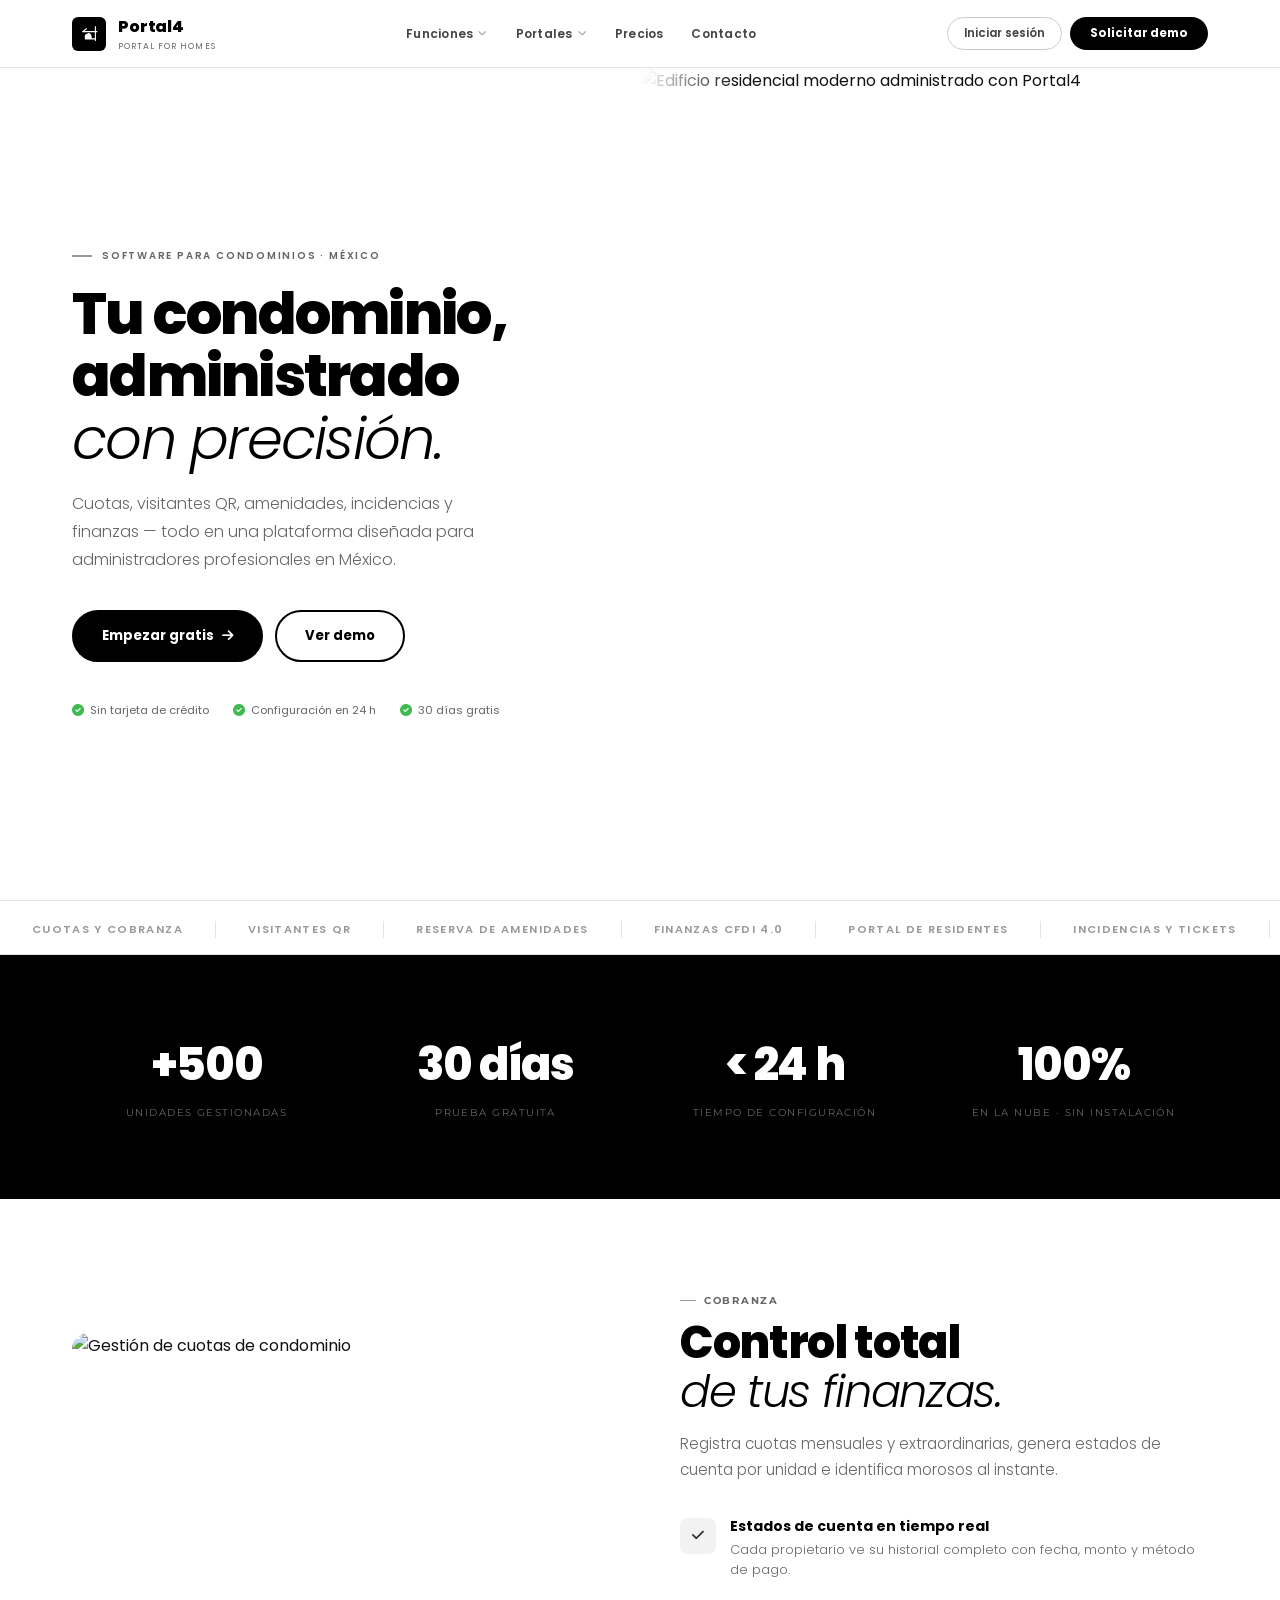
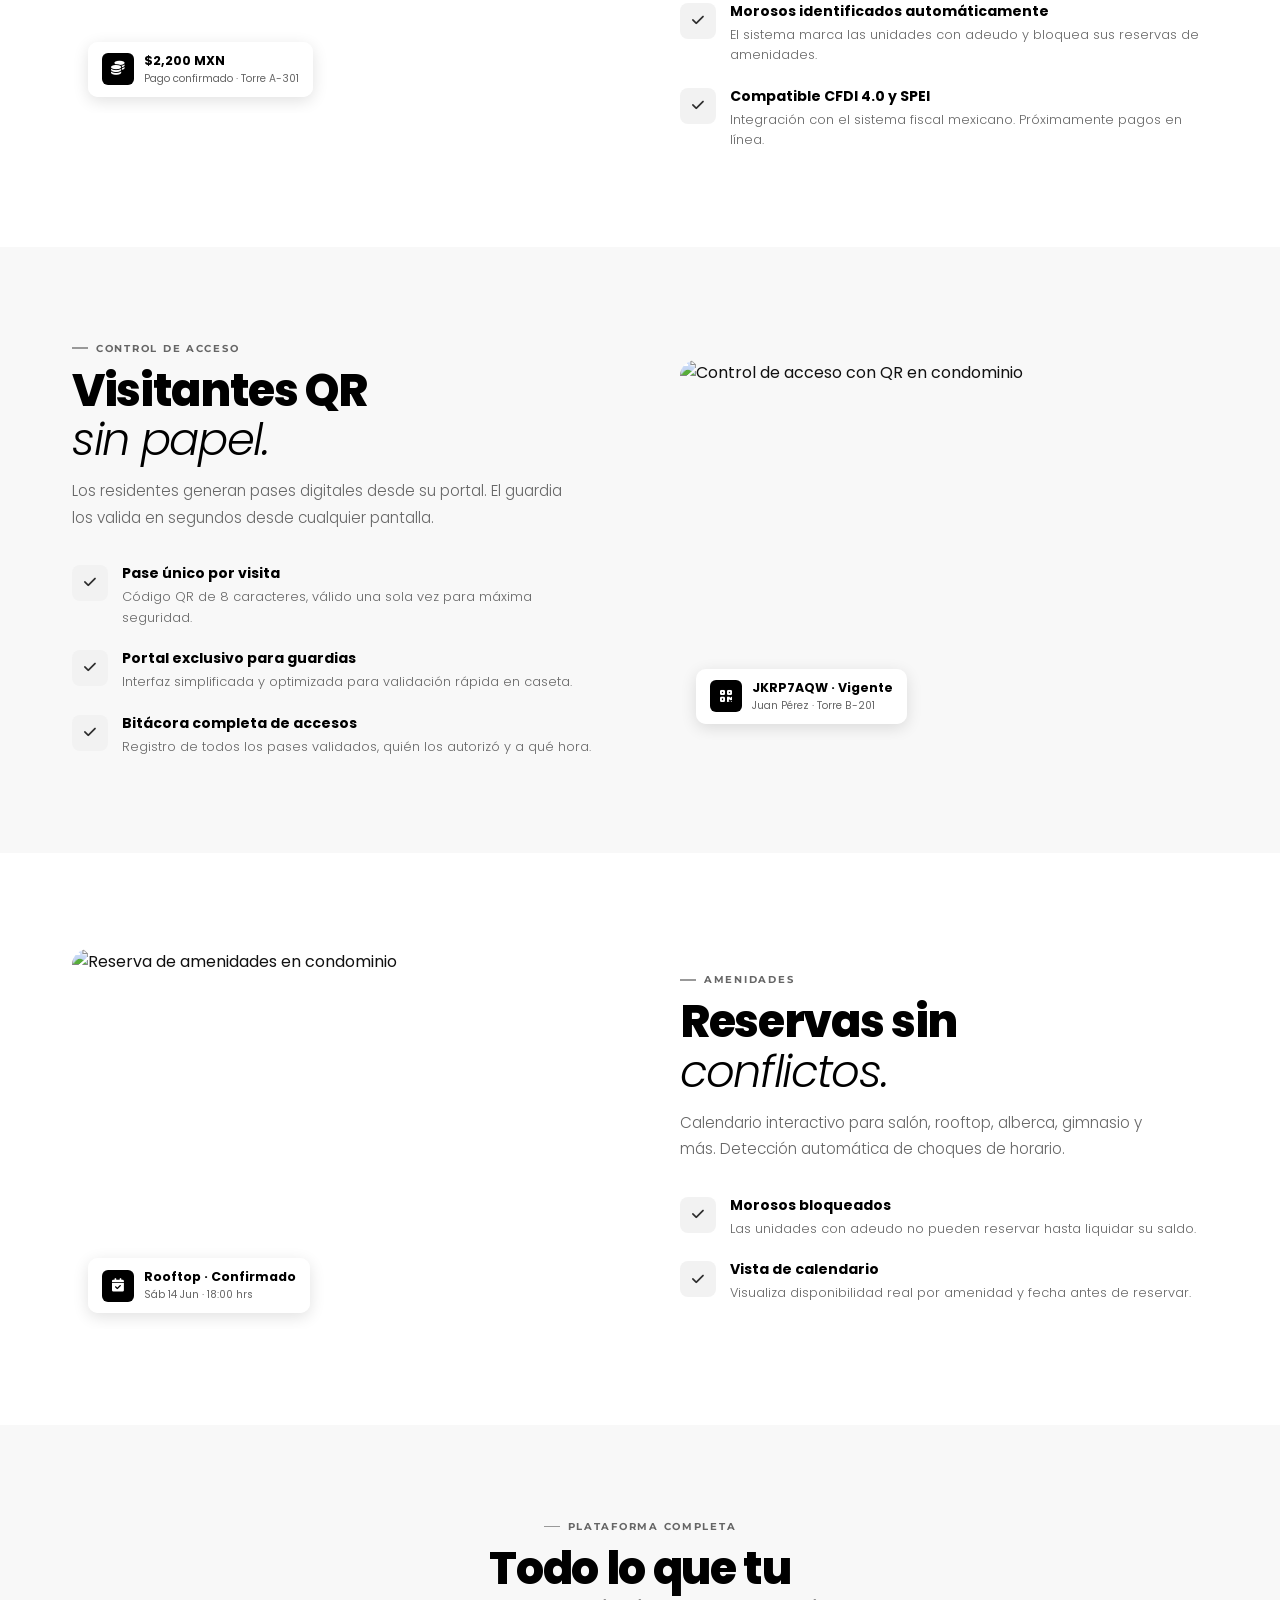
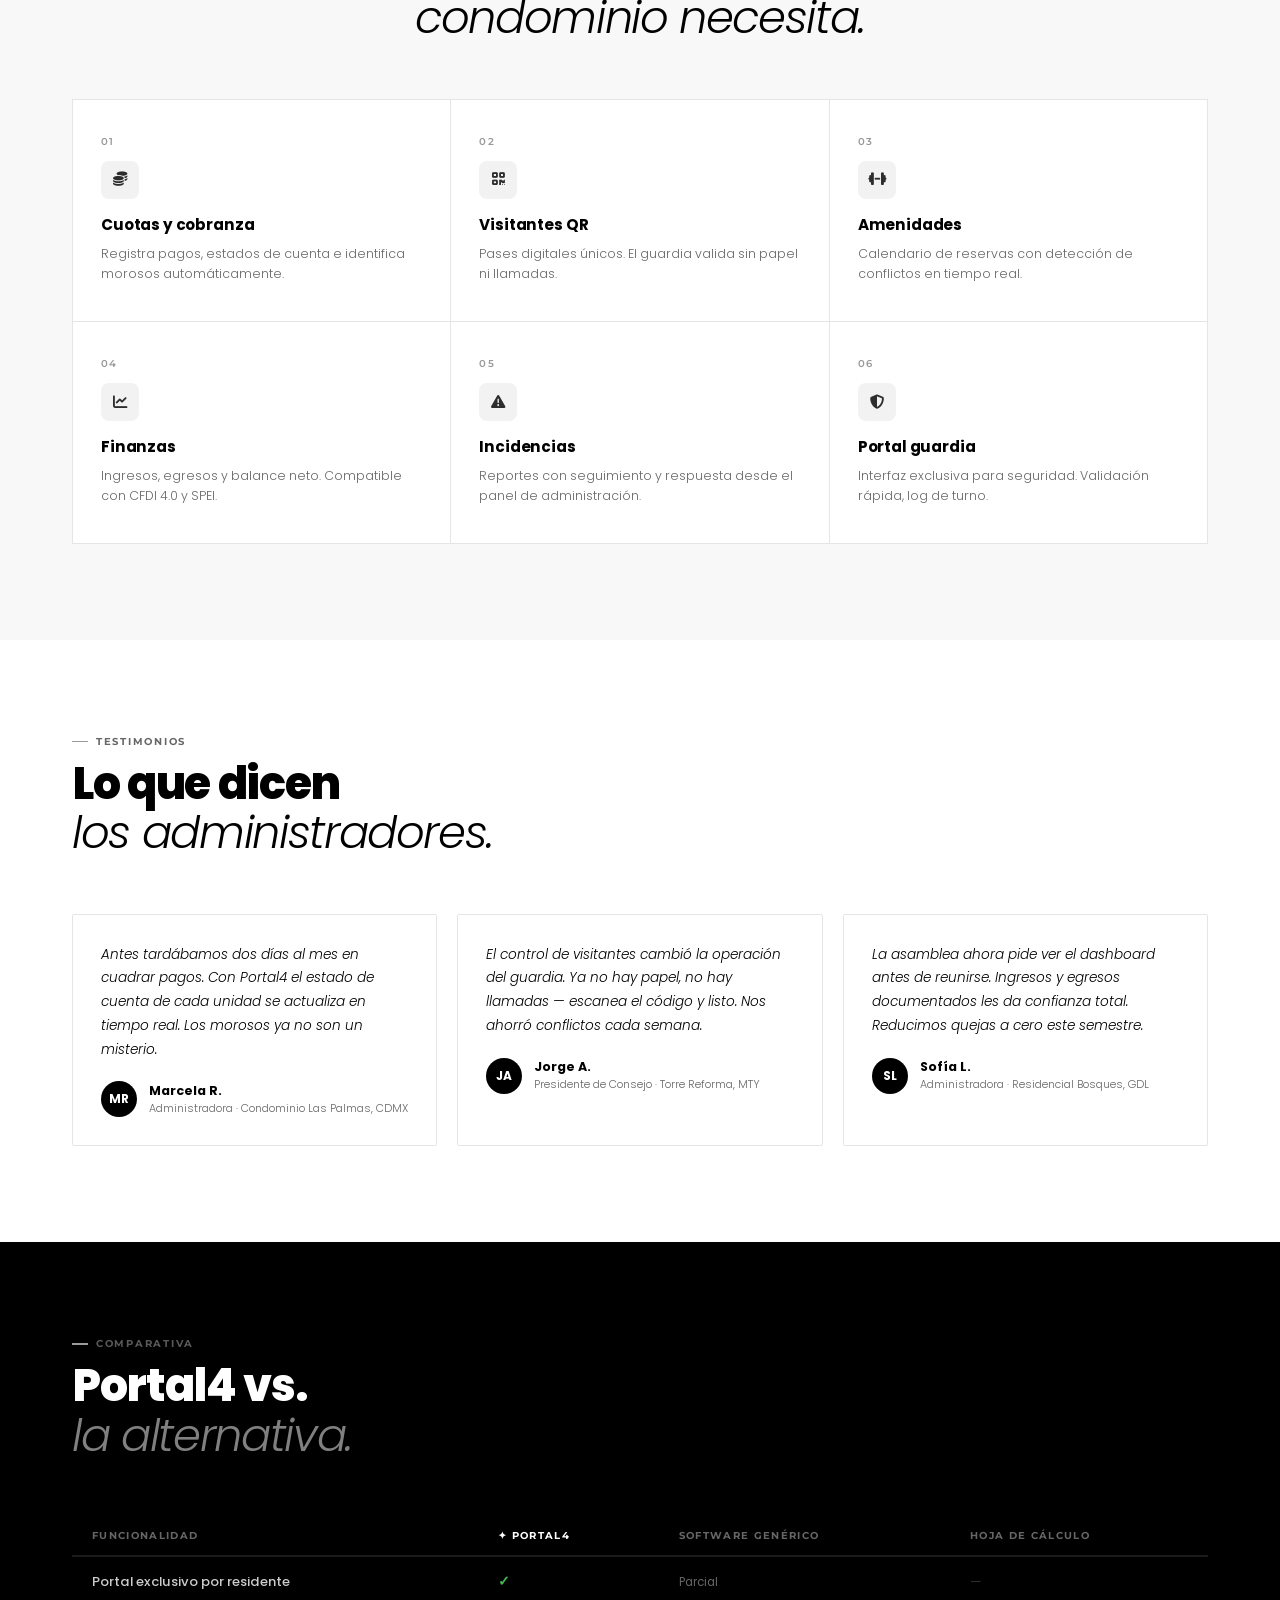
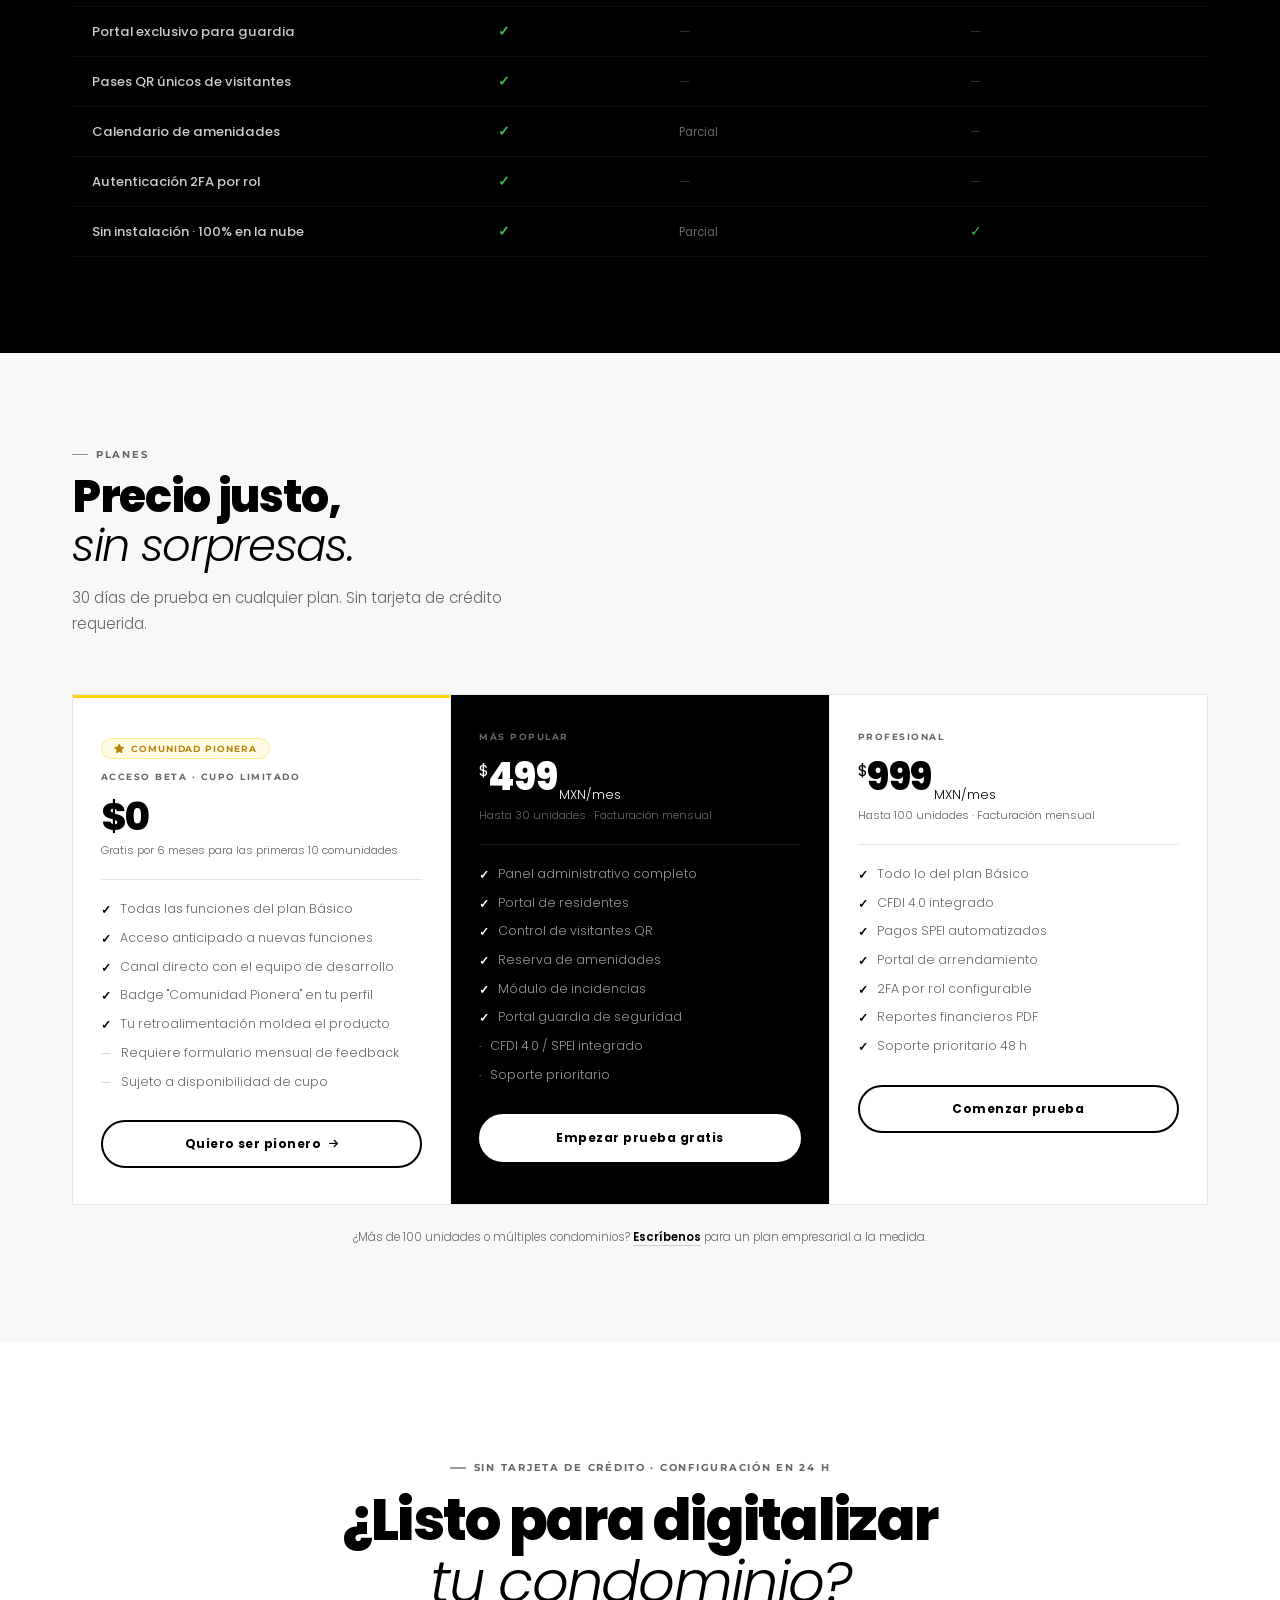
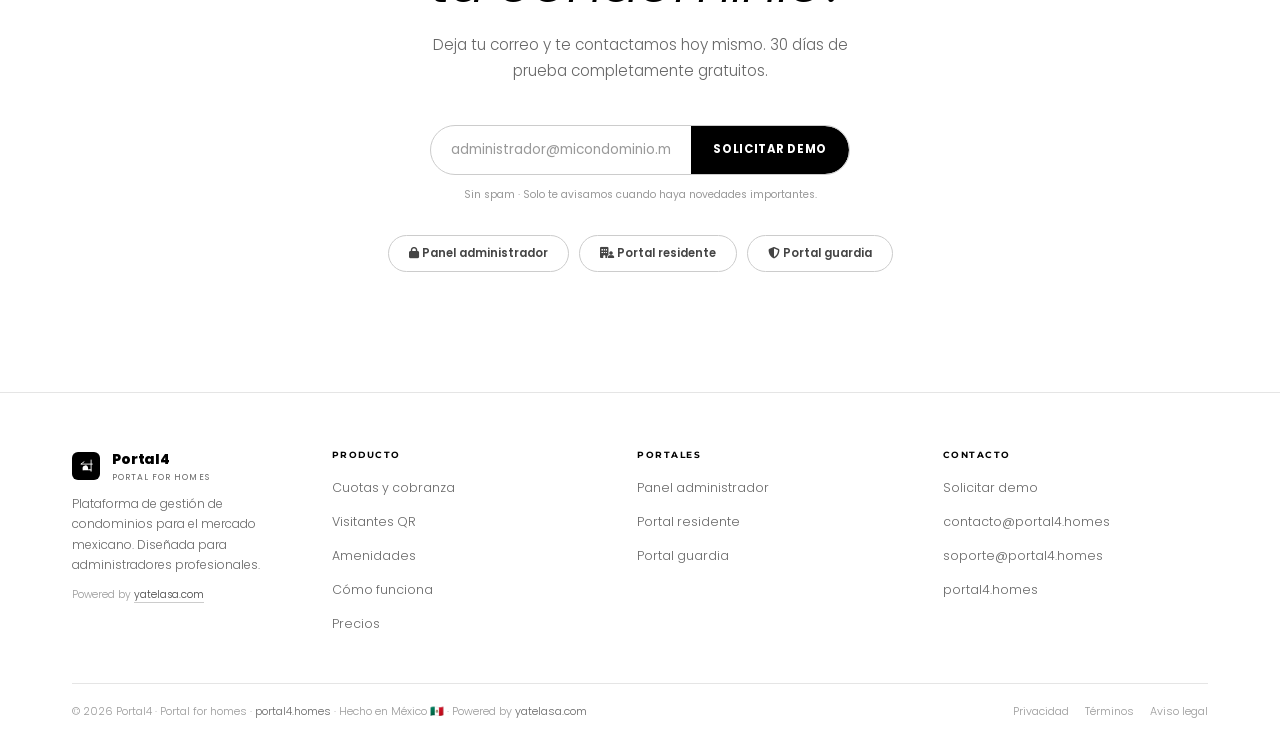
==== commit 4888371d: "Rev.04" ====
--- a/index.html
+++ b/index.html
@@ -1,932 +1,512 @@
 <!DOCTYPE html>
 <html lang="es">
 <head>
-  <meta charset="UTF-8">
-  <meta name="viewport" content="width=device-width, initial-scale=1.0">
-  <meta name="description" content="Portal4 — La administración de tu condominio, más simple, moderna y transparente. Portal for homes.">
-  <title>Portal4 · Portal for homes</title>
-  <link rel="preconnect" href="https://fonts.googleapis.com">
-  <link href="https://fonts.googleapis.com/css2?family=Poppins:ital,wght@0,300;0,400;0,500;0,600;0,700;0,800;1,300;1,400&family=Montserrat:wght@400;500;600&display=swap" rel="stylesheet">
-  <style>
-    /* ── Reset ─────────────────────────────────────────── */
-    *, *::before, *::after { box-sizing: border-box; margin: 0; padding: 0; }
-    html { scroll-behavior: smooth; }
-
-    /* ── Brand tokens (exact from identity) ────────────── */
-    :root {
-      --black:    #000000;
-      --white:    #FFFFFF;
-      --gray-dk:  #1A1A1A;
-      --gray-md:  #666666;
-      --gray-lt:  #E5E5E5;
-      --gray-bg:  #F5F5F5;
-      --border:   #E5E5E5;
-    }
-
-    body {
-      font-family: 'Poppins', sans-serif;
-      background: var(--white);
-      color: var(--black);
-      -webkit-font-smoothing: antialiased;
-      overflow-x: hidden;
-    }
-
-    a { color: inherit; text-decoration: none; }
-    img { display: block; max-width: 100%; }
-
-    .container {
-      max-width: 1160px;
-      margin: 0 auto;
-      padding: 0 32px;
-    }
-
-    /* ── Logo SVG (inline, scalable) ───────────────────── */
-    .logo-svg {
-      display: block;
-    }
-    /* White version for dark backgrounds */
-    .logo-svg.white path,
-    .logo-svg.white [style*="stroke:#000000"] {
-      stroke: #ffffff !important;
-    }
-    .logo-svg.white [style*="fill:#000000"] {
-      fill: #ffffff !important;
-    }
-
-    /* ── Buttons ───────────────────────────────────────── */
-    .btn {
-      display: inline-flex; align-items: center; justify-content: center; gap: 8px;
-      font-family: 'Poppins', sans-serif; font-weight: 600;
-      font-size: .82rem; letter-spacing: .02em;
-      border-radius: 999px; cursor: pointer; transition: all .2s;
-      white-space: nowrap; border: 2px solid transparent;
-      padding: 12px 28px;
-    }
-    .btn-black {
-      background: var(--black); color: var(--white);
-      border-color: var(--black);
-    }
-    .btn-black:hover { background: var(--gray-dk); border-color: var(--gray-dk); }
-    .btn-outline {
-      background: transparent; color: var(--black);
-      border-color: var(--black);
-    }
-    .btn-outline:hover { background: var(--black); color: var(--white); }
-    .btn-white {
-      background: var(--white); color: var(--black);
-      border-color: var(--white);
-    }
-    .btn-white:hover { background: var(--gray-lt); border-color: var(--gray-lt); }
-    .btn-lg { padding: 16px 36px; font-size: .9rem; }
-    .btn-sm { padding: 9px 20px; font-size: .75rem; }
-
-    /* ── NAV ───────────────────────────────────────────── */
-    .nav {
-      position: fixed; top: 0; left: 0; right: 0; z-index: 200;
-      background: rgba(255,255,255,.95);
-      backdrop-filter: blur(12px);
-      border-bottom: 1px solid var(--border);
-      height: 68px; display: flex; align-items: center;
-    }
-    .nav .container {
-      display: flex; align-items: center;
-      justify-content: space-between; width: 100%;
-    }
-    .nav-brand {
-      display: flex; align-items: center; gap: 12px;
-    }
-    .nav-brand-text {
-      display: flex; flex-direction: column; line-height: 1;
-    }
-    .nav-brand-name {
-      font-size: 1.05rem; font-weight: 700; color: var(--black);
-      letter-spacing: -.01em;
-    }
-    .nav-brand-sub {
-      font-size: .6rem; font-weight: 400; color: var(--gray-md);
-      letter-spacing: .06em; margin-top: 2px;
-    }
-    .nav-links {
-      display: flex; align-items: center; gap: 2px;
-    }
-    .nav-link {
-      font-size: .78rem; font-weight: 500; color: var(--gray-md);
-      padding: 6px 14px; border-radius: 6px; transition: all .15s;
-    }
-    .nav-link:hover { color: var(--black); background: var(--gray-bg); }
-    .nav-actions { display: flex; gap: 10px; align-items: center; }
-
-    /* ── HERO ──────────────────────────────────────────── */
-    .hero {
-      padding-top: 68px; /* nav height */
-      min-height: 100vh;
-      display: grid;
-      grid-template-columns: 1fr 1fr;
-      align-items: center;
-      border-bottom: 1px solid var(--border);
-      overflow: hidden;
-    }
-    .hero-left {
-      padding: 80px 60px 80px 0;
-      padding-left: max(32px, calc((100vw - 1160px) / 2 + 32px));
-    }
-    .hero-eyebrow {
-      font-size: .65rem; font-weight: 600; letter-spacing: .18em;
-      text-transform: uppercase; color: var(--gray-md);
-      margin-bottom: 24px;
-      display: flex; align-items: center; gap: 10px;
-    }
-    .hero-eyebrow::before {
-      content: ''; display: block;
-      width: 24px; height: 1.5px; background: var(--gray-md);
-    }
-    .hero-headline {
-      font-size: clamp(2.4rem, 4.5vw, 4rem);
-      font-weight: 800; line-height: 1.08;
-      letter-spacing: -.03em; color: var(--black);
-      margin-bottom: 24px;
-    }
-    .hero-headline span { font-weight: 300; font-style: italic; }
-    .hero-sub {
-      font-size: 1rem; font-weight: 300; color: var(--gray-md);
-      line-height: 1.75; max-width: 420px; margin-bottom: 40px;
-    }
-    .hero-actions { display: flex; gap: 12px; flex-wrap: wrap; }
-    .hero-right {
-      background: var(--black);
-      min-height: 100vh;
-      display: flex; flex-direction: column;
-      align-items: center; justify-content: center;
-      padding: 60px 40px;
-      position: relative;
-    }
-    /* Big logo mark on dark panel */
-    .hero-logo-display {
-      width: min(280px, 60%);
-      opacity: .92;
-    }
-    .hero-logo-display path,
-    .hero-logo-display [d] {
-      stroke: #ffffff !important;
-      fill: #ffffff !important;
-    }
-    .hero-tagline-block {
-      margin-top: 48px; text-align: center;
-    }
-    .hero-tagline {
-      font-size: 1.5rem; font-weight: 700; color: var(--white);
-      letter-spacing: -.01em; line-height: 1.3;
-    }
-    .hero-tagline-sub {
-      font-size: .75rem; font-weight: 300; color: rgba(255,255,255,.5);
-      letter-spacing: .12em; text-transform: uppercase; margin-top: 8px;
-    }
-    /* Decorative grid lines on dark panel */
-    .hero-right::before {
-      content: '';
-      position: absolute; inset: 0;
-      background-image:
-        linear-gradient(rgba(255,255,255,.04) 1px, transparent 1px),
-        linear-gradient(90deg, rgba(255,255,255,.04) 1px, transparent 1px);
-      background-size: 48px 48px;
-      pointer-events: none;
-    }
-
-    /* ── MARQUEE STRIP ─────────────────────────────────── */
-    .marquee-strip {
-      border-bottom: 1px solid var(--border);
-      overflow: hidden; white-space: nowrap;
-      background: var(--black); padding: 14px 0;
-    }
-    .marquee-track {
-      display: inline-flex; gap: 0;
-      animation: marquee 22s linear infinite;
-    }
-    .marquee-item {
-      font-size: .72rem; font-weight: 500;
-      letter-spacing: .12em; text-transform: uppercase;
-      color: rgba(255,255,255,.55);
-      padding: 0 36px;
-      border-right: 1px solid rgba(255,255,255,.12);
-    }
-    @keyframes marquee {
-      from { transform: translateX(0); }
-      to   { transform: translateX(-50%); }
-    }
-
-    /* ── SECTION BASE ──────────────────────────────────── */
-    .section { padding: 100px 0; }
-    .section + .section { border-top: 1px solid var(--border); }
-    .section-label {
-      font-size: .65rem; font-weight: 600; letter-spacing: .18em;
-      text-transform: uppercase; color: var(--gray-md);
-      margin-bottom: 16px;
-      display: flex; align-items: center; gap: 10px;
-    }
-    .section-label::before {
-      content: ''; width: 20px; height: 1.5px; background: var(--gray-md);
-    }
-    .section-title {
-      font-size: clamp(1.8rem, 3.5vw, 3rem);
-      font-weight: 800; letter-spacing: -.03em;
-      line-height: 1.1; color: var(--black);
-    }
-    .section-title em { font-style: italic; font-weight: 300; }
-    .section-sub {
-      font-size: .95rem; color: var(--gray-md); font-weight: 300;
-      line-height: 1.75; max-width: 480px; margin-top: 16px;
-    }
-
-    /* ── FEATURES ──────────────────────────────────────── */
-    .features-header {
-      display: grid; grid-template-columns: 1fr 1fr;
-      gap: 40px; align-items: end; margin-bottom: 64px;
-    }
-    .features-grid {
-      display: grid; grid-template-columns: repeat(3, 1fr);
-      gap: 1px; background: var(--border);
-      border: 1px solid var(--border);
-    }
-    .feat {
-      background: var(--white);
-      padding: 40px 32px;
-      transition: background .2s;
-    }
-    .feat:hover { background: var(--gray-bg); }
-    .feat-num {
-      font-size: .65rem; font-weight: 600; letter-spacing: .14em;
-      color: var(--gray-md); margin-bottom: 20px;
-      font-family: 'Montserrat', sans-serif;
-    }
-    .feat-icon {
-      width: 40px; height: 40px; margin-bottom: 20px;
-      display: flex; align-items: center; justify-content: center;
-    }
-    .feat-title {
-      font-size: 1rem; font-weight: 700; color: var(--black);
-      margin-bottom: 12px; letter-spacing: -.01em;
-    }
-    .feat-desc {
-      font-size: .82rem; color: var(--gray-md);
-      line-height: 1.7; font-weight: 300;
-    }
-
-    /* ── HOW IT WORKS ──────────────────────────────────── */
-    .how-section { background: var(--black); }
-    .how-section .section-label { color: rgba(255,255,255,.4); }
-    .how-section .section-label::before { background: rgba(255,255,255,.3); }
-    .how-section .section-title { color: var(--white); }
-    .how-section .section-sub { color: rgba(255,255,255,.5); }
-
-    .how-grid {
-      display: grid; grid-template-columns: 1fr 1fr;
-      gap: 80px; align-items: center; margin-top: 64px;
-    }
-    .step-list { display: flex; flex-direction: column; gap: 0; }
-    .step {
-      display: grid; grid-template-columns: 48px 1fr;
-      gap: 20px; padding: 28px 0;
-      border-bottom: 1px solid rgba(255,255,255,.08);
-      cursor: default;
-      transition: all .2s;
-    }
-    .step:first-child { border-top: 1px solid rgba(255,255,255,.08); }
-    .step-n {
-      font-size: .65rem; font-weight: 600; color: rgba(255,255,255,.3);
-      letter-spacing: .1em; padding-top: 4px;
-      font-family: 'Montserrat', sans-serif;
-    }
-    .step-body {}
-    .step-title {
-      font-size: .92rem; font-weight: 700; color: var(--white);
-      margin-bottom: 6px; letter-spacing: -.01em;
-    }
-    .step-desc { font-size: .8rem; color: rgba(255,255,255,.45); line-height: 1.65; font-weight: 300; }
-
-    /* Mock dashboard */
-    .mock {
-      border: 1px solid rgba(255,255,255,.1);
-      border-radius: 12px; overflow: hidden;
-      background: #111111;
-    }
-    .mock-bar {
-      background: #0a0a0a; border-bottom: 1px solid rgba(255,255,255,.06);
-      padding: 12px 16px; display: flex; align-items: center; gap: 6px;
-    }
-    .mock-dot {
-      width: 9px; height: 9px; border-radius: 50%; flex-shrink: 0;
-    }
-    .mock-url {
-      margin-left: 10px; font-size: .6rem; color: rgba(255,255,255,.2);
-      font-family: 'Montserrat', monospace; letter-spacing: .04em;
-    }
-    .mock-body { padding: 20px; }
-    .mock-kpis {
-      display: grid; grid-template-columns: repeat(3,1fr); gap: 8px; margin-bottom: 16px;
-    }
-    .mock-kpi {
-      background: rgba(255,255,255,.04); border: 1px solid rgba(255,255,255,.07);
-      border-radius: 8px; padding: 12px;
-    }
-    .mock-kpi-val {
-      font-size: 1.2rem; font-weight: 800; color: var(--white);
-      letter-spacing: -.02em;
-    }
-    .mock-kpi-lbl {
-      font-size: .55rem; color: rgba(255,255,255,.35);
-      text-transform: uppercase; letter-spacing: .08em; margin-top: 2px;
-    }
-    .mock-row {
-      display: flex; justify-content: space-between; align-items: center;
-      padding: 9px 10px; border-radius: 6px;
-      border: 1px solid rgba(255,255,255,.05);
-      margin-bottom: 6px; font-size: .72rem;
-    }
-    .mock-row:last-child { margin-bottom: 0; }
-    .mock-row-l { color: rgba(255,255,255,.45); font-weight: 400; }
-    .mock-row-r { font-family: 'Montserrat', monospace; font-size: .68rem; }
-    .c-green  { color: #3FB950; }
-    .c-red    { color: #F85149; }
-    .c-yellow { color: #D29922; }
-    .c-blue   { color: #58A6FF; }
-
-    /* ── COMPARISON ─────────────────────────────────────── */
-    .compare-layout {
-      display: grid; grid-template-columns: 1fr 1fr;
-      gap: 80px; align-items: start;
-    }
-    .compare-sticky { position: sticky; top: 100px; }
-    table.compare {
-      width: 100%; border-collapse: collapse; margin-top: 40px;
-    }
-    table.compare th {
-      text-align: left; padding: 14px 0;
-      font-size: .65rem; font-weight: 600;
-      letter-spacing: .14em; text-transform: uppercase;
-      color: var(--gray-md); border-bottom: 2px solid var(--black);
-    }
-    table.compare th.p4 { color: var(--black); }
-    table.compare td {
-      padding: 14px 0; font-size: .82rem;
-      border-bottom: 1px solid var(--border); color: var(--gray-md);
-    }
-    table.compare td:first-child { color: var(--black); font-weight: 500; }
-    table.compare td.p4 { font-weight: 600; color: var(--black); }
-    .ck  { color: var(--black); font-size: 1rem; }
-    .cx  { color: var(--gray-lt); }
-    .cpa { color: var(--gray-md); font-size: .75rem; }
-
-    /* ── TESTIMONIALS ───────────────────────────────────── */
-    .testi-section { background: var(--gray-bg); }
-    .testi-grid {
-      display: grid; grid-template-columns: repeat(3, 1fr); gap: 24px;
-      margin-top: 60px;
-    }
-    .testi {
-      background: var(--white); border: 1px solid var(--border);
-      padding: 32px; border-radius: 2px;
-    }
-    .testi-text {
-      font-size: .88rem; color: var(--black);
-      line-height: 1.75; font-weight: 300; margin-bottom: 24px;
-      font-style: italic;
-    }
-    .testi-author { display: flex; align-items: center; gap: 12px; }
-    .testi-av {
-      width: 36px; height: 36px; border-radius: 50%;
-      background: var(--black); color: var(--white);
-      display: flex; align-items: center; justify-content: center;
-      font-size: .75rem; font-weight: 700; flex-shrink: 0;
-    }
-    .testi-name  { font-size: .8rem; font-weight: 600; }
-    .testi-role  { font-size: .7rem; color: var(--gray-md); font-weight: 300; }
-
-    /* ── PRICING ────────────────────────────────────────── */
-    .price-grid {
-      display: grid; grid-template-columns: repeat(3,1fr);
-      gap: 1px; background: var(--border);
-      border: 1px solid var(--border); margin-top: 60px;
-    }
-    .plan {
-      background: var(--white); padding: 40px 32px;
-    }
-    .plan.featured {
-      background: var(--black); color: var(--white);
-    }
-    .plan-label {
-      font-size: .6rem; font-weight: 600; letter-spacing: .16em;
-      text-transform: uppercase; color: var(--gray-md); margin-bottom: 20px;
-    }
-    .plan.featured .plan-label { color: rgba(255,255,255,.4); }
-    .plan-price {
-      font-size: 2.6rem; font-weight: 800; letter-spacing: -.04em;
-      line-height: 1; margin-bottom: 4px;
-    }
-    .plan-price sup { font-size: 1rem; font-weight: 400; vertical-align: super; }
-    .plan-price sub { font-size: .8rem; font-weight: 300; letter-spacing: 0; }
-    .plan-units {
-      font-size: .72rem; color: var(--gray-md); font-weight: 300;
-      margin-bottom: 28px;
-    }
-    .plan.featured .plan-units { color: rgba(255,255,255,.4); }
-    .plan-divider { height: 1px; background: var(--border); margin: 24px 0; }
-    .plan.featured .plan-divider { background: rgba(255,255,255,.1); }
-    .plan-feats { list-style: none; display: flex; flex-direction: column; gap: 10px; }
-    .plan-feats li {
-      font-size: .8rem; color: var(--gray-md); font-weight: 300;
-      display: flex; align-items: flex-start; gap: 10px; line-height: 1.5;
-    }
-    .plan.featured .plan-feats li { color: rgba(255,255,255,.6); }
-    .plan-feats li::before { content: '—'; flex-shrink: 0; margin-top: 1px; }
-    .plan-feats li.inc::before { content: '✓'; color: var(--black); font-weight: 700; }
-    .plan.featured .plan-feats li.inc::before { color: var(--white); }
-    .plan-feats li.no::before { content: '·'; color: var(--gray-lt); }
-    .plan-cta { margin-top: 32px; }
-    .plan-cta .btn { width: 100%; }
-
-    /* ── BIG CTA ────────────────────────────────────────── */
-    .cta-section {
-      background: var(--black);
-      padding: 120px 0;
-      text-align: center;
-    }
-    .cta-headline {
-      font-size: clamp(2rem, 5vw, 4rem);
-      font-weight: 800; color: var(--white);
-      letter-spacing: -.03em; line-height: 1.08; margin-bottom: 20px;
-    }
-    .cta-headline em { font-style: italic; font-weight: 300; }
-    .cta-sub {
-      font-size: .95rem; color: rgba(255,255,255,.45);
-      max-width: 440px; margin: 0 auto 48px;
-      line-height: 1.75; font-weight: 300;
-    }
-    .cta-form {
-      display: flex; gap: 0; max-width: 440px; margin: 0 auto 16px;
-      border: 1px solid rgba(255,255,255,.2);
-      border-radius: 999px; overflow: hidden; background: rgba(255,255,255,.05);
-      transition: border-color .2s;
-    }
-    .cta-form:focus-within { border-color: rgba(255,255,255,.5); }
-    .cta-input {
-      flex: 1; background: none; border: none; outline: none;
-      padding: 14px 22px; color: var(--white);
-      font-family: 'Poppins', sans-serif; font-size: .85rem; min-width: 0;
-    }
-    .cta-input::placeholder { color: rgba(255,255,255,.3); }
-    .cta-submit {
-      background: var(--white); color: var(--black);
-      border: none; padding: 12px 24px; cursor: pointer;
-      font-family: 'Poppins', sans-serif;
-      font-size: .75rem; font-weight: 700;
-      letter-spacing: .04em; text-transform: uppercase;
-      border-radius: 0 999px 999px 0;
-      transition: background .2s; flex-shrink: 0;
-    }
-    .cta-submit:hover { background: var(--gray-lt); }
-    .cta-note {
-      font-size: .68rem; color: rgba(255,255,255,.3); font-weight: 300;
-    }
-    .cta-success {
-      display: none; color: rgba(255,255,255,.7); font-size: .85rem;
-      margin-top: 20px;
-    }
-    .cta-portals {
-      display: flex; gap: 12px; justify-content: center;
-      flex-wrap: wrap; margin-top: 40px;
-    }
-
-    /* ── FOOTER ─────────────────────────────────────────── */
-    .footer {
-      border-top: 1px solid var(--border);
-      padding: 56px 0 32px;
-    }
-    .footer-grid {
-      display: grid;
-      grid-template-columns: 200px 1fr 1fr 1fr;
-      gap: 40px; margin-bottom: 48px;
-    }
-    .footer-brand-sub {
-      font-size: .72rem; color: var(--gray-md); font-weight: 300;
-      line-height: 1.7; margin-top: 12px;
-    }
-    .footer-col-title {
-      font-size: .6rem; font-weight: 700; letter-spacing: .16em;
-      text-transform: uppercase; color: var(--black); margin-bottom: 16px;
-    }
-    .footer-links { list-style: none; display: flex; flex-direction: column; gap: 10px; }
-    .footer-links a {
-      font-size: .8rem; color: var(--gray-md); font-weight: 300; transition: color .15s;
-    }
-    .footer-links a:hover { color: var(--black); }
-    .footer-bottom {
-      border-top: 1px solid var(--border); padding-top: 24px;
-      display: flex; justify-content: space-between; align-items: center;
-      flex-wrap: wrap; gap: 12px;
-    }
-    .footer-copy { font-size: .72rem; color: var(--gray-md); font-weight: 300; }
-    .footer-legal { display: flex; gap: 20px; }
-    .footer-legal a { font-size: .72rem; color: var(--gray-md); font-weight: 300; }
-    .footer-legal a:hover { color: var(--black); }
-
-    /* ── Animations ─────────────────────────────────────── */
-    @keyframes fadeUp {
-      from { opacity: 0; transform: translateY(16px); }
-      to   { opacity: 1; transform: translateY(0); }
-    }
-    .fade-in { animation: fadeUp .6s ease both; }
-    .d1 { animation-delay: .05s; }
-    .d2 { animation-delay: .12s; }
-    .d3 { animation-delay: .2s; }
-    .d4 { animation-delay: .3s; }
-
-    /* ── Responsive ─────────────────────────────────────── */
-    @media (max-width: 1000px) {
-      .hero            { grid-template-columns: 1fr; min-height: auto; }
-      .hero-left       { padding: 60px 32px 48px; }
-      .hero-right      { min-height: 400px; }
-      .features-header { grid-template-columns: 1fr; }
-      .how-grid        { grid-template-columns: 1fr; }
-      .compare-layout  { grid-template-columns: 1fr; }
-      .compare-sticky  { position: static; }
-      .testi-grid      { grid-template-columns: 1fr; }
-      .price-grid      { grid-template-columns: 1fr; }
-      .footer-grid     { grid-template-columns: 1fr 1fr; }
-    }
-    @media (max-width: 700px) {
-      .features-grid { grid-template-columns: 1fr; }
-      .nav-links     { display: none; }
-      .footer-grid   { grid-template-columns: 1fr; gap: 28px; }
-      .nav-actions .btn-outline { display: none; }
-    }
-  </style>
+<meta charset="UTF-8"><meta name="viewport" content="width=device-width,initial-scale=1.0">
+<meta name="description" content="Portal4 — Software para administrar condominios, privadas y fraccionamientos en México. Cuotas, visitantes QR, amenidades, finanzas e incidencias.">
+<title>Portal4 · Software para condominios en México</title>
+<link rel="preconnect" href="https://fonts.googleapis.com">
+<link href="https://fonts.googleapis.com/css2?family=Poppins:ital,wght@0,300;0,400;0,500;0,600;0,700;0,800;1,300;1,400&family=Montserrat:wght@500;600;700&display=swap" rel="stylesheet">
+<link rel="stylesheet" href="https://cdnjs.cloudflare.com/ajax/libs/font-awesome/6.5.0/css/all.min.css">
+<style>
+*,*::before,*::after{box-sizing:border-box;margin:0;padding:0}
+html{scroll-behavior:smooth}
+body{font-family:'Poppins',sans-serif;background:#fff;color:#111;-webkit-font-smoothing:antialiased;overflow-x:hidden}
+a{color:inherit;text-decoration:none}
+img{display:block;max-width:100%}
+:root{
+  --bk:#000;--wh:#fff;
+  --g900:#111;--g800:#1A1A1A;--g700:#2D2D2D;--g600:#444;
+  --g500:#666;--g400:#999;--g300:#CCC;--g200:#E5E5E5;--g100:#F2F2F2;--g50:#F8F8F8;
+  --success:#3FB950;--danger:#F85149;--warning:#D29922;
+}
+
+/* ── NAV ── */
+.nav{position:fixed;top:0;left:0;right:0;z-index:300;background:rgba(255,255,255,.97);backdrop-filter:blur(16px);border-bottom:1px solid var(--g200);height:68px;display:flex;align-items:center}
+.nav .wrap{width:100%;max-width:1200px;margin:0 auto;padding:0 32px;display:flex;align-items:center;justify-content:space-between;gap:16px}
+.nav-brand{display:flex;align-items:center;gap:12px}
+.nav-mark{width:34px;height:34px;background:var(--bk);border-radius:6px;display:flex;align-items:center;justify-content:center;flex-shrink:0}
+.nav-brand-text .name{font-size:1rem;font-weight:800;color:var(--bk);letter-spacing:-.01em;display:block}
+.nav-brand-text .sub{font-size:.54rem;color:var(--g500);letter-spacing:.12em;text-transform:uppercase;display:block;margin-top:1px}
+/* Megamenu */
+.nav-links{display:flex;align-items:center;gap:0}
+.nav-item{position:relative}
+.nav-item-btn{display:flex;align-items:center;gap:5px;padding:8px 14px;font-size:.75rem;font-weight:600;color:var(--g600);background:none;border:none;cursor:pointer;transition:color .15s;letter-spacing:.02em;border-radius:6px;font-family:'Poppins',sans-serif}
+.nav-item-btn:hover,.nav-item:hover .nav-item-btn{color:var(--bk);background:var(--g100)}
+.nav-item-btn .chevron{font-size:.55rem;transition:transform .2s;opacity:.5}
+.nav-item:hover .chevron{transform:rotate(180deg)}
+.mega{display:none;position:absolute;top:calc(100% + 1px);left:50%;transform:translateX(-50%);background:#fff;border:1px solid var(--g200);border-radius:12px;box-shadow:0 16px 48px rgba(0,0,0,.12);padding:20px;min-width:480px;z-index:400;animation:megaIn .15s ease}
+@keyframes megaIn{from{opacity:0;transform:translateX(-50%) translateY(-6px)}to{opacity:1;transform:translateX(-50%) translateY(0)}}
+.nav-item:hover .mega{display:flex}
+.mega-col{flex:1;min-width:180px}
+.mega-col-title{font-size:.58rem;font-weight:700;letter-spacing:.14em;text-transform:uppercase;color:var(--g400);margin-bottom:10px;padding:0 10px;font-family:'Montserrat',sans-serif}
+.mega-link{display:flex;align-items:center;gap:10px;padding:9px 10px;border-radius:8px;transition:background .12s;font-size:.8rem;font-weight:500;color:var(--g700)}
+.mega-link:hover{background:var(--g50);color:var(--bk)}
+.mega-link-icon{width:30px;height:30px;background:var(--g100);border-radius:6px;display:flex;align-items:center;justify-content:center;font-size:.8rem;color:var(--g600);flex-shrink:0}
+.mega-link:hover .mega-link-icon{background:var(--bk);color:var(--wh)}
+.mega-link-text .title{display:block;font-weight:600;font-size:.78rem;color:var(--g900)}
+.mega-link-text .desc{display:block;font-size:.68rem;color:var(--g500);margin-top:1px;font-weight:300}
+.mega-img{width:180px;flex-shrink:0;overflow:hidden;border-radius:8px}
+.mega-img img{width:100%;height:160px;object-fit:cover;border-radius:8px;opacity:.85}
+.nav-actions{display:flex;gap:8px;align-items:center}
+.nav-cta-ghost{font-size:.73rem;font-weight:600;color:var(--g600);padding:7px 16px;border:1.5px solid var(--g300);border-radius:99px;transition:all .15s}
+.nav-cta-ghost:hover{border-color:var(--bk);color:var(--bk)}
+.nav-cta-solid{font-size:.73rem;font-weight:700;color:#fff;background:var(--bk);padding:8px 20px;border-radius:99px;transition:opacity .15s}
+.nav-cta-solid:hover{opacity:.82}
+.hb{display:none;flex-direction:column;gap:4px;padding:5px;background:none;border:none;cursor:pointer}
+.hb span{width:20px;height:1.5px;background:var(--bk);border-radius:1px;transition:all .2s}
+
+/* ── HERO ── */
+.hero{padding-top:68px;min-height:100vh;display:grid;grid-template-columns:1fr 1fr;overflow:hidden}
+.hero-left{display:flex;flex-direction:column;justify-content:center;padding:80px 60px 80px max(32px,calc((100vw - 1200px)/2 + 32px));background:#fff}
+.hero-eyebrow{font-size:.62rem;font-weight:600;letter-spacing:.18em;text-transform:uppercase;color:var(--g500);margin-bottom:20px;display:flex;align-items:center;gap:10px}
+.hero-eyebrow::before{content:'';width:20px;height:1.5px;background:var(--g400)}
+h1.hero-h{font-size:clamp(2.4rem,4.5vw,4rem);font-weight:800;line-height:1.08;letter-spacing:-.03em;color:var(--bk);margin-bottom:20px}
+h1.hero-h em{font-style:italic;font-weight:300}
+.hero-sub{font-size:1rem;font-weight:300;color:var(--g500);line-height:1.75;max-width:420px;margin-bottom:36px}
+.hero-btns{display:flex;gap:12px;flex-wrap:wrap}
+.btn-hb{display:inline-flex;align-items:center;gap:8px;padding:14px 28px;border-radius:99px;font-size:.82rem;font-weight:700;transition:all .2s;cursor:pointer;border:2px solid transparent;font-family:'Poppins',sans-serif}
+.btn-hb.solid{background:var(--bk);color:#fff;border-color:var(--bk)}
+.btn-hb.solid:hover{opacity:.84}
+.btn-hb.outline{background:transparent;color:var(--bk);border-color:var(--bk)}
+.btn-hb.outline:hover{background:var(--bk);color:#fff}
+.hero-trust{display:flex;gap:24px;margin-top:40px;flex-wrap:wrap}
+.hero-trust-item{font-size:.7rem;color:var(--g500);display:flex;align-items:center;gap:6px;font-weight:400}
+.hero-trust-item i{color:var(--success);font-size:.75rem}
+.hero-right{position:relative;overflow:hidden}
+.hero-right img{width:100%;height:100%;object-fit:cover;object-position:center}
+.hero-right-overlay{position:absolute;inset:0;background:linear-gradient(to right,#fff 0%,transparent 15%)}
+
+/* ── MARQUEE ── */
+.marquee{border-top:1px solid var(--g200);border-bottom:1px solid var(--g200);overflow:hidden;white-space:nowrap;padding:14px 0}
+.marquee-track{display:inline-flex;animation:marquee 24s linear infinite}
+.marquee-item{font-size:.7rem;font-weight:600;letter-spacing:.12em;text-transform:uppercase;color:var(--g400);padding:0 32px;border-right:1px solid var(--g200)}
+@keyframes marquee{from{transform:translateX(0)}to{transform:translateX(-50%)}}
+
+/* ── STATS ── */
+.stats{background:var(--bk);padding:56px 0}
+.stats .wrap{max-width:1200px;margin:0 auto;padding:0 32px;display:grid;grid-template-columns:repeat(4,1fr);gap:20px}
+.stat-b{text-align:center;padding:20px}
+.stat-b .val{font-size:clamp(1.8rem,3.5vw,2.8rem);font-weight:800;color:#fff;letter-spacing:-.03em;display:block}
+.stat-b .lbl{font-size:.65rem;color:rgba(255,255,255,.4);letter-spacing:.14em;text-transform:uppercase;margin-top:6px;font-weight:400;font-family:'Montserrat',sans-serif}
+
+/* ── SECTION BASE ── */
+.sec{padding:96px 0}
+.wrap{max-width:1200px;margin:0 auto;padding:0 32px}
+.sec-lbl{font-size:.6rem;font-weight:700;letter-spacing:.18em;text-transform:uppercase;color:var(--g500);margin-bottom:12px;font-family:'Montserrat',sans-serif;display:flex;align-items:center;gap:8px}
+.sec-lbl::before{content:'';width:16px;height:1.5px;background:var(--g400)}
+.sec-h{font-size:clamp(1.8rem,3.5vw,2.8rem);font-weight:800;letter-spacing:-.03em;line-height:1.1;color:var(--bk)}
+.sec-h em{font-style:italic;font-weight:300}
+.sec-sub{font-size:.95rem;color:var(--g500);font-weight:300;line-height:1.75;max-width:500px;margin-top:14px}
+
+/* ── FEATURES SPLIT ── */
+.feat-split{display:grid;grid-template-columns:1fr 1fr;gap:80px;align-items:center}
+.feat-split.rev{direction:rtl}.feat-split.rev>*{direction:ltr}
+.feat-photo{border-radius:16px;overflow:hidden;position:relative}
+.feat-photo img{width:100%;height:380px;object-fit:cover}
+.feat-photo-badge{position:absolute;bottom:16px;left:16px;background:rgba(255,255,255,.95);backdrop-filter:blur(8px);border-radius:10px;padding:10px 14px;display:flex;align-items:center;gap:10px;box-shadow:0 4px 16px rgba(0,0,0,.12)}
+.feat-photo-badge .icon{width:32px;height:32px;background:var(--bk);border-radius:6px;display:flex;align-items:center;justify-content:center;color:#fff;font-size:.85rem;flex-shrink:0}
+.feat-photo-badge .text .top{font-size:.78rem;font-weight:700;color:var(--bk)}
+.feat-photo-badge .text .bot{font-size:.65rem;color:var(--g500);margin-top:1px}
+.feat-list{display:flex;flex-direction:column;gap:20px;margin-top:32px}
+.feat-item{display:flex;gap:14px;align-items:flex-start}
+.feat-item-icon{width:36px;height:36px;background:var(--g100);border-radius:8px;display:flex;align-items:center;justify-content:center;font-size:.85rem;color:var(--g700);flex-shrink:0;margin-top:2px}
+.feat-item-title{font-size:.88rem;font-weight:700;color:var(--bk);margin-bottom:3px}
+.feat-item-desc{font-size:.8rem;color:var(--g500);line-height:1.6;font-weight:300}
+
+/* ── FEATURES GRID ── */
+.features-grid{display:grid;grid-template-columns:repeat(3,1fr);gap:1px;background:var(--g200);border:1px solid var(--g200);margin-top:56px}
+.feat-cell{background:#fff;padding:36px 28px;transition:background .15s}
+.feat-cell:hover{background:var(--g50)}
+.feat-cell-n{font-size:.6rem;font-weight:600;color:var(--g400);letter-spacing:.14em;margin-bottom:14px;font-family:'Montserrat',sans-serif}
+.feat-cell-ico{width:38px;height:38px;border-radius:8px;background:var(--g100);display:flex;align-items:center;justify-content:center;font-size:.9rem;color:var(--g700);margin-bottom:14px}
+.feat-cell-title{font-size:.95rem;font-weight:700;color:var(--bk);margin-bottom:8px;letter-spacing:-.01em}
+.feat-cell-desc{font-size:.78rem;color:var(--g500);line-height:1.65;font-weight:300}
+
+/* ── PIONEER / PRICING ── */
+.pricing-sec{background:var(--g50)}
+.plans-grid{display:grid;grid-template-columns:repeat(3,1fr);gap:1px;background:var(--g200);border:1px solid var(--g200);margin-top:56px}
+.plan{background:#fff;padding:36px 28px}
+.plan.featured{background:var(--bk)}
+.plan-tag{font-size:.58rem;font-weight:700;letter-spacing:.16em;text-transform:uppercase;color:var(--g500);margin-bottom:16px;font-family:'Montserrat',sans-serif}
+.plan.featured .plan-tag{color:rgba(255,255,255,.4)}
+.plan-price{font-size:2.4rem;font-weight:800;letter-spacing:-.04em;line-height:1;color:var(--bk)}
+.plan.featured .plan-price{color:#fff}
+.plan-price sup{font-size:1rem;font-weight:400;vertical-align:super}
+.plan-price sub{font-size:.78rem;font-weight:300;letter-spacing:0}
+.plan-period{font-size:.7rem;color:var(--g500);margin:6px 0 20px;font-weight:300}
+.plan.featured .plan-period{color:rgba(255,255,255,.4)}
+.plan-divider{height:1px;background:var(--g200);margin:20px 0}
+.plan.featured .plan-divider{background:rgba(255,255,255,.1)}
+.plan-feats{list-style:none;display:flex;flex-direction:column;gap:9px}
+.plan-feats li{font-size:.78rem;color:var(--g500);font-weight:300;display:flex;align-items:flex-start;gap:9px;line-height:1.5}
+.plan.featured .plan-feats li{color:rgba(255,255,255,.6)}
+.plan-feats li::before{content:'—';flex-shrink:0;margin-top:1px;color:var(--g300)}
+.plan-feats li.inc::before{content:'✓';color:var(--bk);font-weight:800}
+.plan.featured .plan-feats li.inc::before{color:#fff}
+.plan-feats li.no::before{content:'·';color:var(--g300)}
+.plan-btn{display:flex;margin-top:28px}
+.plan-btn a{display:inline-flex;align-items:center;justify-content:center;gap:8px;width:100%;padding:13px 24px;border-radius:99px;font-size:.75rem;font-weight:700;font-family:'Poppins',sans-serif;transition:all .15s;border:2px solid transparent;letter-spacing:.04em;cursor:pointer}
+.plan-btn a.solid{background:var(--bk);color:#fff;border-color:var(--bk)}
+.plan-btn a.solid:hover{opacity:.82}
+.plan-btn a.outline{background:transparent;color:var(--bk);border-color:var(--bk)}
+.plan-btn a.outline:hover{background:var(--bk);color:#fff}
+.plan-btn a.wh{background:#fff;color:var(--bk);border-color:#fff}
+.plan-btn a.wh:hover{background:var(--g200);border-color:var(--g200)}
+/* Pioneer badge */
+.plan.pioneer{background:#fff;border-top:3px solid #FFD700}
+.pioneer-badge{display:inline-flex;align-items:center;gap:6px;background:rgba(255,215,0,.1);border:1px solid rgba(255,215,0,.4);border-radius:99px;padding:4px 12px;font-size:.58rem;font-weight:700;letter-spacing:.1em;text-transform:uppercase;color:#B8860B;margin-bottom:12px;font-family:'Montserrat',sans-serif}
+
+/* ── TESTIMONIALS ── */
+.testi-grid{display:grid;grid-template-columns:repeat(3,1fr);gap:20px;margin-top:56px}
+.testi{background:#fff;border:1px solid var(--g200);padding:28px;border-radius:2px}
+.testi-text{font-size:.85rem;color:var(--bk);line-height:1.75;font-weight:300;margin-bottom:20px;font-style:italic}
+.testi-author{display:flex;align-items:center;gap:12px}
+.testi-av{width:36px;height:36px;border-radius:50%;background:var(--bk);color:#fff;display:flex;align-items:center;justify-content:center;font-size:.75rem;font-weight:700;flex-shrink:0}
+.testi-name{font-size:.78rem;font-weight:700;color:var(--bk)}
+.testi-role{font-size:.68rem;color:var(--g500);font-weight:300;margin-top:1px}
+
+/* ── COMPARE ── */
+.compare-sec{background:var(--bk);color:#fff}
+.compare-sec .sec-h{color:#fff}
+.compare-sec .sec-sub{color:rgba(255,255,255,.45)}
+table.compare{width:100%;border-collapse:collapse;margin-top:56px}
+table.compare th{text-align:left;padding:14px 20px;font-size:.6rem;font-weight:700;letter-spacing:.14em;text-transform:uppercase;border-bottom:2px solid rgba(255,255,255,.1);font-family:'Montserrat',sans-serif}
+table.compare th.hi{color:#fff}
+table.compare td{padding:14px 20px;font-size:.82rem;border-bottom:1px solid rgba(255,255,255,.06);color:rgba(255,255,255,.5)}
+table.compare td:first-child{color:rgba(255,255,255,.8);font-weight:500}
+table.compare td.hi{font-weight:700;color:#fff}
+.ck{color:var(--success);font-size:.9rem}.cx{color:rgba(255,255,255,.18)}.cp{font-size:.72rem;color:rgba(255,255,255,.4)}
+
+/* ── CTA ── */
+.cta-sec{padding:120px 0;text-align:center}
+.cta-h{font-size:clamp(2rem,5vw,3.6rem);font-weight:800;letter-spacing:-.03em;line-height:1.08;margin-bottom:18px;color:var(--bk)}
+.cta-h em{font-style:italic;font-weight:300}
+.cta-sub{font-size:.95rem;color:var(--g500);max-width:440px;margin:0 auto 40px;line-height:1.75;font-weight:300}
+.cta-form{display:flex;max-width:420px;margin:0 auto 12px;border:1.5px solid var(--g300);border-radius:99px;overflow:hidden;transition:border-color .2s}
+.cta-form:focus-within{border-color:var(--bk)}
+.cta-form input{flex:1;background:none;border:none;outline:none;padding:14px 20px;font-family:'Poppins',sans-serif;font-size:.85rem;color:var(--bk);min-width:0}
+.cta-form input::placeholder{color:var(--g400)}
+.cta-form button{background:var(--bk);color:#fff;border:none;padding:12px 22px;font-family:'Poppins',sans-serif;font-size:.72rem;font-weight:700;letter-spacing:.06em;text-transform:uppercase;cursor:pointer;border-radius:0 99px 99px 0;transition:opacity .2s;flex-shrink:0}
+.cta-form button:hover{opacity:.82}
+.cta-note{font-size:.65rem;color:var(--g400)}
+.cta-success{display:none;color:var(--success);font-size:.85rem;margin-top:16px}
+.cta-portals{display:flex;gap:10px;justify-content:center;flex-wrap:wrap;margin-top:32px}
+.cta-portal-link{font-size:.72rem;font-weight:600;color:var(--g600);border:1.5px solid var(--g300);border-radius:99px;padding:9px 20px;transition:all .15s}
+.cta-portal-link:hover{border-color:var(--bk);color:var(--bk)}
+
+/* ── FOOTER ── */
+.footer{border-top:1px solid var(--g200);padding:56px 0 28px}
+.footer-grid{display:grid;grid-template-columns:220px 1fr 1fr 1fr;gap:40px;margin-bottom:48px}
+.footer-brand-desc{font-size:.75rem;color:var(--g500);line-height:1.7;margin-top:10px;font-weight:300}
+.footer-powered{font-size:.65rem;color:var(--g400);margin-top:12px;font-weight:300}
+.footer-powered a{color:var(--g600);border-bottom:1px solid var(--g300);transition:color .15s}
+.footer-powered a:hover{color:var(--bk)}
+.footer-col-title{font-size:.58rem;font-weight:700;letter-spacing:.16em;text-transform:uppercase;color:var(--bk);margin-bottom:14px;font-family:'Montserrat',sans-serif}
+.footer-links{list-style:none;display:flex;flex-direction:column;gap:9px}
+.footer-links a{font-size:.78rem;color:var(--g500);font-weight:300;transition:color .15s}
+.footer-links a:hover{color:var(--bk)}
+.footer-bottom{border-top:1px solid var(--g200);padding-top:20px;display:flex;justify-content:space-between;align-items:center;flex-wrap:wrap;gap:10px}
+.footer-copy{font-size:.68rem;color:var(--g400);font-weight:300}
+.footer-legal{display:flex;gap:16px}
+.footer-legal a{font-size:.68rem;color:var(--g400);font-weight:300;transition:color .15s}
+.footer-legal a:hover{color:var(--bk)}
+
+/* ── Responsive ── */
+@media(max-width:1000px){
+  .hero{grid-template-columns:1fr}
+  .hero-right{display:none}
+  .hero-left{padding:60px 32px 56px}
+  .feat-split,.feat-split.rev{grid-template-columns:1fr;direction:ltr}
+  .features-grid,.plans-grid{grid-template-columns:1fr}
+  .testi-grid{grid-template-columns:1fr}
+  .stats .wrap{grid-template-columns:repeat(2,1fr)}
+  .footer-grid{grid-template-columns:1fr 1fr}
+  .nav-links{display:none}
+  .hb{display:flex}
+}
+@media(max-width:600px){
+  .footer-grid{grid-template-columns:1fr}
+  .stats .wrap{grid-template-columns:1fr 1fr}
+  .nav-actions .nav-cta-ghost{display:none}
+}
+</style>
 </head>
 <body>
 
-<!-- ══ NAV ══════════════════════════════════════════════════ -->
+<!-- ══ NAV ══ -->
 <nav class="nav">
-  <div class="container">
+  <div class="wrap">
     <a class="nav-brand" href="/">
-      <!-- Logo mark small -->
-      <svg width="28" height="28" viewBox="0 0 210 210" fill="none" xmlns="http://www.w3.org/2000/svg">
-        <g transform="matrix(1.0548463,0,0,1.0548463,-1.8946013,-10.673863)">
-          <path d="M 76.084295,57.884862 37.206138,86.010677 H 179.75259" stroke="#000000" stroke-width="10.5684" stroke-linecap="round" stroke-linejoin="round" fill="none"/>
-          <path d="M 165.00665,35.552725 V 174.12824" stroke="#000000" stroke-width="10.5684" stroke-linecap="round" fill="none"/>
-          <path d="m 83.342184,107.44075 c -7.568518,0 -13.490671,2.801 -17.766413,8.40367 -4.324865,5.55353 -6.487177,13.0485 -6.487177,22.48455 0,3.73513 0.07354,8.28115 0.221383,13.6381 0.06216,2.23975 0.07186,3.0328 0.0913,4.07539 h 0.86695 1.542007 c 0.66467,0.005 1.328604,0.0169 1.993258,0.0226 0.580263,7e-5 1.160266,0.0118 1.739959,0.04 0.477627,0.0228 0.955087,0.0342 1.432932,0.0457 0.514704,0.005 1.030183,0.005 1.545239,0.0117 0.268183,6.4e-4 0.536488,-4.5e-4 0.80514,0 -0.425119,-3.80006 -0.654858,-7.32523 -0.654858,-10.53025 0,-17.25033 6.315413,-25.87518 18.946047,-25.87518 13.171189,0 19.756849,11.08249 19.756849,33.24749 0,2.50646 -0.0515,4.61962 -0.14746,6.33972 -16.955427,0 -29.438466,0.17179 -37.449327,0.51589 -0.0013,-0.0117 -0.0015,-0.0173 -0.0032,-0.0287 -0.03987,0.002 -0.07899,0.005 -0.118368,0.005 -0.208271,0.0117 -0.416407,0.0117 -0.624963,0.0117 H 68.568485 68.09946 67.731026 c -0.134703,-7e-5 -0.269315,5e-5 -0.403984,0 -0.146097,-1.8e-4 -0.290627,-0.002 -0.436707,-0.003 -0.134033,-7.4e-4 -0.269901,7.7e-4 -0.403984,-0.003 -0.144421,-0.005 -0.289104,-0.0115 -0.433475,-0.0226 -0.154138,-0.0117 -0.308342,-0.0174 -0.462966,-0.0174 -0.132358,-0.003 -0.263457,-0.005 -0.394692,-0.0222 -0.03418,-0.003 -0.06691,-0.003 -0.100592,-0.005 -0.07422,0.005 -0.150074,0.0173 -0.224211,0.023 -0.112923,0.005 -0.223125,0.005 -0.336115,0.0117 -0.108902,0.003 -0.218629,-0.001 -0.327631,0.005 -0.120463,0.0117 -0.241796,0.0169 -0.362778,0.0283 -0.107897,0.005 -0.216149,0.005 -0.323995,0.0117 -0.129007,0.001 -0.257656,0.003 -0.386613,0.003 -0.104378,2.2e-4 -0.207686,0 -0.312684,0 -0.01173,3.4e-4 -0.01689,-1.6e-4 -0.02828,0 -0.05814,0.005 -0.115846,0.0117 -0.174117,0.0117 -0.182017,0.005 -0.363344,0.0169 -0.545378,0.0283 h -0.58093 -0.776457 c -0.141432,0.0181 -0.207073,0.0281 -0.359546,0.038 -0.164503,0.0105 -0.329374,0.007 -0.494072,0.008 -0.127274,7.8e-4 -0.254511,0.002 -0.381765,0.004 -0.03357,7.7e-4 -0.06702,0.001 -0.100592,0.001 -0.87003,0.38914 -11.391545,-0.79787 -11.391545,-0.79787 l 2.150408,12.91861 c 13.466079,-0.73718 38.046375,-0.99259 54.952745,-0.99259 19.65846,0 36.46653,0.3685 50.42409,1.1057 v -14.15399 c -15.18623,0.7863 -28.13651,1.17923 -38.85035,1.17923 0.0982,-1.32698 0.14746,-2.89931 0.14746,-4.71772 0,-14.35071 -2.77667,-25.77738 -8.33015,-34.27967 -5.55352,-8.50234 -13.933401,-12.75338 -25.138725,-12.75338 z" fill="#000000" stroke="none"/>
-        </g>
-      </svg>
+      <div class="nav-mark">
+        <svg width="20" height="20" viewBox="0 0 210 210" fill="none" xmlns="http://www.w3.org/2000/svg">
+          <g transform="matrix(1.0548463,0,0,1.0548463,-1.8946013,-10.673863)">
+            <path d="M76.084295,57.884862 37.206138,86.010677 H179.75259" stroke="#fff" stroke-width="11" stroke-linecap="round" stroke-linejoin="round" fill="none"/>
+            <path d="M165.00665,35.552725 V174.12824" stroke="#fff" stroke-width="11" stroke-linecap="round" fill="none"/>
+            <path d="m83.342184,107.44075c-7.568518,0-13.490671,2.801-17.766413,8.40367-4.324865,5.55353-6.487177,13.0485-6.487177,22.48455 0,3.73513 0.07354,8.28115 0.221383,13.6381l2.150408,12.91861c13.466079-.73718 38.046375-.99259 54.952745-.99259 19.65846,0 36.46653.3685 50.42409,1.1057v-14.15399c-15.18623.7863-28.13651,1.17923-38.85035,1.17923 0.0982-1.32698 0.14746-2.89931 0.14746-4.71772 0-14.35071-2.77667-25.77738-8.33015-34.27967-5.55352-8.50234-13.933401-12.75338-25.138725-12.75338z" fill="#fff" stroke="none"/>
+          </g>
+        </svg>
+      </div>
       <div class="nav-brand-text">
-        <span class="nav-brand-name">Portal4</span>
-        <span class="nav-brand-sub">Portal for homes</span>
+        <span class="name">Portal4</span>
+        <span class="sub">Portal for homes</span>
       </div>
     </a>
+
     <div class="nav-links">
-      <a class="nav-link" href="#funciones">Funciones</a>
-      <a class="nav-link" href="#como-funciona">Cómo funciona</a>
-      <a class="nav-link" href="#precios">Precios</a>
-      <a class="nav-link" href="#contacto">Contacto</a>
-    </div>
+      <!-- Funciones megamenu -->
+      <div class="nav-item">
+        <button class="nav-item-btn">Funciones <i class="fas fa-chevron-down chevron"></i></button>
+        <div class="mega" style="flex-direction:row;gap:16px">
+          <div class="mega-col">
+            <div class="mega-col-title">Gestión</div>
+            <a class="mega-link" href="#cobranza"><div class="mega-link-icon"><i class="fas fa-coins"></i></div><div class="mega-link-text"><span class="title">Cuotas y cobranza</span><span class="desc">Control total de pagos</span></div></a>
+            <a class="mega-link" href="#finanzas"><div class="mega-link-icon"><i class="fas fa-chart-line"></i></div><div class="mega-link-text"><span class="title">Finanzas</span><span class="desc">Ingresos y egresos</span></div></a>
+            <a class="mega-link" href="#incidencias"><div class="mega-link-icon"><i class="fas fa-triangle-exclamation"></i></div><div class="mega-link-text"><span class="title">Incidencias</span><span class="desc">Reportes y seguimiento</span></div></a>
+          </div>
+          <div class="mega-col">
+            <div class="mega-col-title">Acceso y comunidad</div>
+            <a class="mega-link" href="#visitantes"><div class="mega-link-icon"><i class="fas fa-qrcode"></i></div><div class="mega-link-text"><span class="title">Visitantes QR</span><span class="desc">Pases digitales</span></div></a>
+            <a class="mega-link" href="#amenidades"><div class="mega-link-icon"><i class="fas fa-dumbbell"></i></div><div class="mega-link-text"><span class="title">Amenidades</span><span class="desc">Reservas sin conflictos</span></div></a>
+            <a class="mega-link" href="#residentes"><div class="mega-link-icon"><i class="fas fa-users"></i></div><div class="mega-link-text"><span class="title">Portal residente</span><span class="desc">Acceso por unidad</span></div></a>
+          </div>
+          <div class="mega-img">
+            <img src="https://images.unsplash.com/photo-1545324418-cc1a3fa10c00?w=400&h=320&fit=crop&q=80" alt="Condominio moderno" loading="lazy">
+          </div>
+        </div>
+      </div>
+
+      <!-- Portales megamenu -->
+      <div class="nav-item">
+        <button class="nav-item-btn">Portales <i class="fas fa-chevron-down chevron"></i></button>
+        <div class="mega" style="flex-direction:column;min-width:280px;padding:16px">
+          <div class="mega-col-title" style="padding:0 4px">Acceso por rol</div>
+          <a class="mega-link" href="./admin.html"><div class="mega-link-icon"><i class="fas fa-lock"></i></div><div class="mega-link-text"><span class="title">Administrador</span><span class="desc">Panel de gestión completa</span></div></a>
+          <a class="mega-link" href="./residentes.html"><div class="mega-link-icon"><i class="fas fa-building-user"></i></div><div class="mega-link-text"><span class="title">Residente</span><span class="desc">Mi unidad y servicios</span></div></a>
+          <a class="mega-link" href="./guardia.html"><div class="mega-link-icon"><i class="fas fa-shield-halved"></i></div><div class="mega-link-text"><span class="title">Guardia de seguridad</span><span class="desc">Validación de accesos QR</span></div></a>
+        </div>
+      </div>
+
+      <a class="nav-item-btn" style="font-size:.75rem;font-weight:600;cursor:pointer" href="#precios">Precios</a>
+      <a class="nav-item-btn" style="font-size:.75rem;font-weight:600;cursor:pointer" href="#contacto">Contacto</a>
+    </div>
+
     <div class="nav-actions">
-      <a class="btn btn-outline btn-sm" href="./admin.html">Iniciar sesión</a>
-      <a class="btn btn-black btn-sm" href="#contacto">Solicitar demo</a>
-    </div>
+      <a class="nav-cta-ghost" href="./admin.html">Iniciar sesión</a>
+      <a class="nav-cta-solid" href="#contacto">Solicitar demo</a>
+    </div>
+    <button class="hb" id="hbBtn" onclick="toggleMob()"><span></span><span></span><span></span></button>
   </div>
 </nav>
 
-<!-- ══ HERO ══════════════════════════════════════════════════ -->
+<!-- Mobile nav -->
+<div id="mobMenu" style="display:none;position:fixed;inset:68px 0 0 0;background:rgba(255,255,255,.98);z-index:299;padding:24px 32px;overflow-y:auto;flex-direction:column;gap:8px;border-top:1px solid var(--g200)">
+  <a style="display:block;padding:12px 0;font-size:.9rem;font-weight:600;color:var(--bk);border-bottom:1px solid var(--g100)" href="#cobranza" onclick="toggleMob()">Cuotas y cobranza</a>
+  <a style="display:block;padding:12px 0;font-size:.9rem;font-weight:600;color:var(--bk);border-bottom:1px solid var(--g100)" href="#finanzas" onclick="toggleMob()">Finanzas</a>
+  <a style="display:block;padding:12px 0;font-size:.9rem;font-weight:600;color:var(--bk);border-bottom:1px solid var(--g100)" href="#visitantes" onclick="toggleMob()">Visitantes QR</a>
+  <a style="display:block;padding:12px 0;font-size:.9rem;font-weight:600;color:var(--bk);border-bottom:1px solid var(--g100)" href="#precios" onclick="toggleMob()">Precios</a>
+  <a style="display:block;padding:12px 0;font-size:.9rem;font-weight:600;color:var(--bk);border-bottom:1px solid var(--g100)" href="./admin.html">Administrador</a>
+  <a style="display:block;padding:12px 0;font-size:.9rem;font-weight:600;color:var(--bk);border-bottom:1px solid var(--g100)" href="./residentes.html">Residente</a>
+  <a style="display:block;padding:12px 0;font-size:.9rem;font-weight:600;color:var(--bk);border-bottom:1px solid var(--g100)" href="./guardia.html">Guardia</a>
+  <div style="margin-top:20px;display:flex;flex-direction:column;gap:10px">
+    <a href="./admin.html" style="display:block;text-align:center;padding:14px;border:1.5px solid var(--bk);border-radius:99px;font-size:.8rem;font-weight:700;color:var(--bk)">Iniciar sesión</a>
+    <a href="#contacto" onclick="toggleMob()" style="display:block;text-align:center;padding:14px;background:var(--bk);border:1.5px solid var(--bk);border-radius:99px;font-size:.8rem;font-weight:700;color:#fff">Solicitar demo</a>
+  </div>
+</div>
+
+<!-- ══ HERO ══ -->
 <section class="hero">
   <div class="hero-left">
-    <div class="hero-eyebrow fade-in d1">Portal for homes · México</div>
-    <h1 class="hero-headline fade-in d2">
-      La administración<br>de tu condominio,<br><span>más simple.</span>
-    </h1>
-    <p class="hero-sub fade-in d3">
-      Cuotas, visitantes, amenidades, incidencias y finanzas —
-      todo en una plataforma diseñada para administradores profesionales en México.
-    </p>
-    <div class="hero-actions fade-in d4">
-      <a class="btn btn-black btn-lg" href="#contacto">Empezar gratis</a>
-      <a class="btn btn-outline btn-lg" href="#como-funciona">Ver demo →</a>
-    </div>
-  </div>
-
+    <div class="hero-eyebrow">Software para condominios · México</div>
+    <h1 class="hero-h">Tu condominio,<br>administrado<br><em>con precisión.</em></h1>
+    <p class="hero-sub">Cuotas, visitantes QR, amenidades, incidencias y finanzas — todo en una plataforma diseñada para administradores profesionales en México.</p>
+    <div class="hero-btns">
+      <a class="btn-hb solid" href="#contacto">Empezar gratis <i class="fas fa-arrow-right"></i></a>
+      <a class="btn-hb outline" href="#como-funciona">Ver demo</a>
+    </div>
+    <div class="hero-trust">
+      <div class="hero-trust-item"><i class="fas fa-check-circle"></i> Sin tarjeta de crédito</div>
+      <div class="hero-trust-item"><i class="fas fa-check-circle"></i> Configuración en 24 h</div>
+      <div class="hero-trust-item"><i class="fas fa-check-circle"></i> 30 días gratis</div>
+    </div>
+  </div>
   <div class="hero-right">
-    <!-- Large logo mark on dark panel — exact SVG paths from the file -->
-    <svg class="hero-logo-display" viewBox="0 0 210 210" fill="none" xmlns="http://www.w3.org/2000/svg" aria-label="Portal4 logo">
-      <g transform="matrix(1.0548463,0,0,1.0548463,-1.8946013,-10.673863)">
-        <path d="M 76.084295,57.884862 37.206138,86.010677 H 179.75259"
-              stroke="#FFFFFF" stroke-width="10.5684" stroke-linecap="round" stroke-linejoin="round" fill="none"/>
-        <path d="M 165.00665,35.552725 V 174.12824"
-              stroke="#FFFFFF" stroke-width="10.5684" stroke-linecap="round" fill="none"/>
-        <path d="m 83.342184,107.44075 c -7.568518,0 -13.490671,2.801 -17.766413,8.40367 -4.324865,5.55353 -6.487177,13.0485 -6.487177,22.48455 0,3.73513 0.07354,8.28115 0.221383,13.6381 0.06216,2.23975 0.07186,3.0328 0.0913,4.07539 h 0.86695 1.542007 c 0.66467,0.005 1.328604,0.0169 1.993258,0.0226 0.580263,7e-5 1.160266,0.0118 1.739959,0.04 0.477627,0.0228 0.955087,0.0342 1.432932,0.0457 0.514704,0.005 1.030183,0.005 1.545239,0.0117 0.268183,6.4e-4 0.536488,-4.5e-4 0.80514,0 -0.425119,-3.80006 -0.654858,-7.32523 -0.654858,-10.53025 0,-17.25033 6.315413,-25.87518 18.946047,-25.87518 13.171189,0 19.756849,11.08249 19.756849,33.24749 0,2.50646 -0.0515,4.61962 -0.14746,6.33972 -16.955427,0 -29.438466,0.17179 -37.449327,0.51589 -0.0013,-0.0117 -0.0015,-0.0173 -0.0032,-0.0287 -0.03987,0.002 -0.07899,0.005 -0.118368,0.005 -0.208271,0.0117 -0.416407,0.0117 -0.624963,0.0117 H 68.568485 68.09946 67.731026 c -0.134703,-7e-5 -0.269315,5e-5 -0.403984,0 -0.146097,-1.8e-4 -0.290627,-0.002 -0.436707,-0.003 -0.134033,-7.4e-4 -0.269901,7.7e-4 -0.403984,-0.003 -0.144421,-0.005 -0.289104,-0.0115 -0.433475,-0.0226 -0.154138,-0.0117 -0.308342,-0.0174 -0.462966,-0.0174 -0.132358,-0.003 -0.263457,-0.005 -0.394692,-0.0222 -0.03418,-0.003 -0.06691,-0.003 -0.100592,-0.005 -0.07422,0.005 -0.150074,0.0173 -0.224211,0.023 -0.112923,0.005 -0.223125,0.005 -0.336115,0.0117 -0.108902,0.003 -0.218629,-0.001 -0.327631,0.005 -0.120463,0.0117 -0.241796,0.0169 -0.362778,0.0283 -0.107897,0.005 -0.216149,0.005 -0.323995,0.0117 -0.129007,0.001 -0.257656,0.003 -0.386613,0.003 -0.104378,2.2e-4 -0.207686,0 -0.312684,0 -0.01173,3.4e-4 -0.01689,-1.6e-4 -0.02828,0 -0.05814,0.005 -0.115846,0.0117 -0.174117,0.0117 -0.182017,0.005 -0.363344,0.0169 -0.545378,0.0283 h -0.58093 -0.776457 c -0.141432,0.0181 -0.207073,0.0281 -0.359546,0.038 -0.164503,0.0105 -0.329374,0.007 -0.494072,0.008 -0.127274,7.8e-4 -0.254511,0.002 -0.381765,0.004 -0.03357,7.7e-4 -0.06702,0.001 -0.100592,0.001 -0.87003,0.38914 -11.391545,-0.79787 -11.391545,-0.79787 l 2.150408,12.91861 c 13.466079,-0.73718 38.046375,-0.99259 54.952745,-0.99259 19.65846,0 36.46653,0.3685 50.42409,1.1057 v -14.15399 c -15.18623,0.7863 -28.13651,1.17923 -38.85035,1.17923 0.0982,-1.32698 0.14746,-2.89931 0.14746,-4.71772 0,-14.35071 -2.77667,-25.77738 -8.33015,-34.27967 -5.55352,-8.50234 -13.933401,-12.75338 -25.138725,-12.75338 z"
-              fill="#FFFFFF" stroke="none"/>
-      </g>
-    </svg>
-    <div class="hero-tagline-block">
-      <div class="hero-tagline">Administración moderna.<br>Resultados reales.</div>
-      <div class="hero-tagline-sub">Portal for homes · México</div>
-    </div>
-  </div>
-</section>
-
-<!-- ══ MARQUEE ═══════════════════════════════════════════════ -->
-<div class="marquee-strip" aria-hidden="true">
-  <div class="marquee-track" id="marqueeTrack">
-    <span class="marquee-item">Cuotas y cobranza</span>
-    <span class="marquee-item">Control de visitantes QR</span>
-    <span class="marquee-item">Reserva de amenidades</span>
-    <span class="marquee-item">Finanzas transparentes</span>
-    <span class="marquee-item">Portal de residentes</span>
-    <span class="marquee-item">Incidencias y soporte</span>
-    <span class="marquee-item">CFDI 4.0</span>
-    <span class="marquee-item">Pagos SPEI</span>
-    <span class="marquee-item">Autenticación 2FA</span>
-    <span class="marquee-item">Arrendamiento digital</span>
-    <!-- Duplicate for seamless loop -->
-    <span class="marquee-item">Cuotas y cobranza</span>
-    <span class="marquee-item">Control de visitantes QR</span>
-    <span class="marquee-item">Reserva de amenidades</span>
-    <span class="marquee-item">Finanzas transparentes</span>
-    <span class="marquee-item">Portal de residentes</span>
-    <span class="marquee-item">Incidencias y soporte</span>
-    <span class="marquee-item">CFDI 4.0</span>
-    <span class="marquee-item">Pagos SPEI</span>
-    <span class="marquee-item">Autenticación 2FA</span>
-    <span class="marquee-item">Arrendamiento digital</span>
+    <img src="https://images.unsplash.com/photo-1545324418-cc1a3fa10c00?w=1200&h=900&fit=crop&q=85" alt="Edificio residencial moderno administrado con Portal4" loading="eager">
+    <div class="hero-right-overlay"></div>
+  </div>
+</section>
+
+<!-- ══ MARQUEE ══ -->
+<div class="marquee" aria-hidden="true">
+  <div class="marquee-track">
+    <span class="marquee-item">Cuotas y cobranza</span><span class="marquee-item">Visitantes QR</span><span class="marquee-item">Reserva de amenidades</span><span class="marquee-item">Finanzas CFDI 4.0</span><span class="marquee-item">Portal de residentes</span><span class="marquee-item">Incidencias y tickets</span><span class="marquee-item">Guardia de seguridad</span><span class="marquee-item">Arrendamiento digital</span><span class="marquee-item">SPEI integrado</span><span class="marquee-item">2FA por rol</span>
+    <span class="marquee-item">Cuotas y cobranza</span><span class="marquee-item">Visitantes QR</span><span class="marquee-item">Reserva de amenidades</span><span class="marquee-item">Finanzas CFDI 4.0</span><span class="marquee-item">Portal de residentes</span><span class="marquee-item">Incidencias y tickets</span><span class="marquee-item">Guardia de seguridad</span><span class="marquee-item">Arrendamiento digital</span><span class="marquee-item">SPEI integrado</span><span class="marquee-item">2FA por rol</span>
   </div>
 </div>
 
-<!-- ══ FEATURES ══════════════════════════════════════════════ -->
-<section class="section" id="funciones">
-  <div class="container">
-    <div class="features-header">
+<!-- ══ STATS ══ -->
+<div class="stats">
+  <div class="wrap">
+    <div class="stat-b"><span class="val">+500</span><span class="lbl">Unidades gestionadas</span></div>
+    <div class="stat-b"><span class="val">30 días</span><span class="lbl">Prueba gratuita</span></div>
+    <div class="stat-b"><span class="val">&lt; 24 h</span><span class="lbl">Tiempo de configuración</span></div>
+    <div class="stat-b"><span class="val">100%</span><span class="lbl">En la nube · sin instalación</span></div>
+  </div>
+</div>
+
+<!-- ══ FEATURES SPLITS ══ -->
+<section class="sec" id="cobranza">
+  <div class="wrap">
+    <div class="feat-split">
+      <div class="feat-photo">
+        <img src="https://images.unsplash.com/photo-1554224155-8d04cb21cd6c?w=800&h=500&fit=crop&q=80" alt="Gestión de cuotas de condominio" loading="lazy">
+        <div class="feat-photo-badge">
+          <div class="icon"><i class="fas fa-coins"></i></div>
+          <div class="text"><div class="top">$2,200 MXN</div><div class="bot">Pago confirmado · Torre A-301</div></div>
+        </div>
+      </div>
       <div>
-        <div class="section-label">Funcionalidades</div>
-        <h2 class="section-title">Todo lo que necesita<br><em>tu condominio.</em></h2>
-      </div>
-      <p class="section-sub">Cada módulo resuelve un problema real de administración. Sin funciones de relleno, sin complejidad innecesaria.</p>
-    </div>
-
+        <div class="sec-lbl">Cobranza</div>
+        <h2 class="sec-h">Control total<br><em>de tus finanzas.</em></h2>
+        <p class="sec-sub">Registra cuotas mensuales y extraordinarias, genera estados de cuenta por unidad e identifica morosos al instante.</p>
+        <div class="feat-list">
+          <div class="feat-item"><div class="feat-item-icon"><i class="fas fa-check"></i></div><div><div class="feat-item-title">Estados de cuenta en tiempo real</div><div class="feat-item-desc">Cada propietario ve su historial completo con fecha, monto y método de pago.</div></div></div>
+          <div class="feat-item"><div class="feat-item-icon"><i class="fas fa-check"></i></div><div><div class="feat-item-title">Morosos identificados automáticamente</div><div class="feat-item-desc">El sistema marca las unidades con adeudo y bloquea sus reservas de amenidades.</div></div></div>
+          <div class="feat-item"><div class="feat-item-icon"><i class="fas fa-check"></i></div><div><div class="feat-item-title">Compatible CFDI 4.0 y SPEI</div><div class="feat-item-desc">Integración con el sistema fiscal mexicano. Próximamente pagos en línea.</div></div></div>
+        </div>
+      </div>
+    </div>
+  </div>
+</section>
+
+<section class="sec" id="visitantes" style="background:var(--g50)">
+  <div class="wrap">
+    <div class="feat-split rev">
+      <div class="feat-photo">
+        <img src="https://images.unsplash.com/photo-1582547584398-7d9ff1b6b5e0?w=800&h=500&fit=crop&q=80" alt="Control de acceso con QR en condominio" loading="lazy">
+        <div class="feat-photo-badge">
+          <div class="icon"><i class="fas fa-qrcode"></i></div>
+          <div class="text"><div class="top">JKRP7AQW · Vigente</div><div class="bot">Juan Pérez · Torre B-201</div></div>
+        </div>
+      </div>
+      <div>
+        <div class="sec-lbl">Control de acceso</div>
+        <h2 class="sec-h">Visitantes QR<br><em>sin papel.</em></h2>
+        <p class="sec-sub">Los residentes generan pases digitales desde su portal. El guardia los valida en segundos desde cualquier pantalla.</p>
+        <div class="feat-list">
+          <div class="feat-item"><div class="feat-item-icon"><i class="fas fa-check"></i></div><div><div class="feat-item-title">Pase único por visita</div><div class="feat-item-desc">Código QR de 8 caracteres, válido una sola vez para máxima seguridad.</div></div></div>
+          <div class="feat-item"><div class="feat-item-icon"><i class="fas fa-check"></i></div><div><div class="feat-item-title">Portal exclusivo para guardias</div><div class="feat-item-desc">Interfaz simplificada y optimizada para validación rápida en caseta.</div></div></div>
+          <div class="feat-item"><div class="feat-item-icon"><i class="fas fa-check"></i></div><div><div class="feat-item-title">Bitácora completa de accesos</div><div class="feat-item-desc">Registro de todos los pases validados, quién los autorizó y a qué hora.</div></div></div>
+        </div>
+      </div>
+    </div>
+  </div>
+</section>
+
+<section class="sec" id="amenidades">
+  <div class="wrap">
+    <div class="feat-split">
+      <div class="feat-photo">
+        <img src="https://images.unsplash.com/photo-1576013551627-0cc20b96c2a7?w=800&h=500&fit=crop&q=80" alt="Reserva de amenidades en condominio" loading="lazy">
+        <div class="feat-photo-badge">
+          <div class="icon"><i class="fas fa-calendar-check"></i></div>
+          <div class="text"><div class="top">Rooftop · Confirmado</div><div class="bot">Sáb 14 Jun · 18:00 hrs</div></div>
+        </div>
+      </div>
+      <div>
+        <div class="sec-lbl">Amenidades</div>
+        <h2 class="sec-h">Reservas sin<br><em>conflictos.</em></h2>
+        <p class="sec-sub">Calendario interactivo para salón, rooftop, alberca, gimnasio y más. Detección automática de choques de horario.</p>
+        <div class="feat-list">
+          <div class="feat-item"><div class="feat-item-icon"><i class="fas fa-check"></i></div><div><div class="feat-item-title">Morosos bloqueados</div><div class="feat-item-desc">Las unidades con adeudo no pueden reservar hasta liquidar su saldo.</div></div></div>
+          <div class="feat-item"><div class="feat-item-icon"><i class="fas fa-check"></i></div><div><div class="feat-item-title">Vista de calendario</div><div class="feat-item-desc">Visualiza disponibilidad real por amenidad y fecha antes de reservar.</div></div></div>
+        </div>
+      </div>
+    </div>
+  </div>
+</section>
+
+<!-- ══ FEATURES GRID ══ -->
+<section class="sec" id="como-funciona" style="background:var(--g50)">
+  <div class="wrap">
+    <div style="text-align:center;max-width:600px;margin:0 auto">
+      <div class="sec-lbl" style="justify-content:center">Plataforma completa</div>
+      <h2 class="sec-h">Todo lo que tu<br><em>condominio necesita.</em></h2>
+    </div>
     <div class="features-grid">
-      <div class="feat">
-        <div class="feat-num">01</div>
-        <svg class="feat-icon" viewBox="0 0 24 24" fill="none" stroke="currentColor" stroke-width="1.5" aria-hidden="true"><rect x="2" y="5" width="20" height="14" rx="2"/><path d="M2 10h20"/></svg>
-        <div class="feat-title">Cuotas y cobranza</div>
-        <p class="feat-desc">Registra pagos por unidad, genera estados de cuenta e identifica morosos automáticamente. Historial completo con método y período.</p>
-      </div>
-      <div class="feat">
-        <div class="feat-num">02</div>
-        <svg class="feat-icon" viewBox="0 0 24 24" fill="none" stroke="currentColor" stroke-width="1.5" aria-hidden="true"><rect x="3" y="3" width="7" height="7"/><rect x="14" y="3" width="7" height="7"/><rect x="3" y="14" width="7" height="7"/><rect x="14" y="14" width="7" height="7"/></svg>
-        <div class="feat-title">Visitantes QR</div>
-        <p class="feat-desc">Los residentes generan pases de acceso digitales. El guardia los valida en tiempo real desde su portal. Sin papel, sin llamadas.</p>
-      </div>
-      <div class="feat">
-        <div class="feat-num">03</div>
-        <svg class="feat-icon" viewBox="0 0 24 24" fill="none" stroke="currentColor" stroke-width="1.5" aria-hidden="true"><rect x="3" y="4" width="18" height="18" rx="2"/><path d="M16 2v4M8 2v4M3 10h18"/></svg>
-        <div class="feat-title">Amenidades</div>
-        <p class="feat-desc">Calendario interactivo con detección automática de conflictos. Salón, alberca, rooftop y más. Morosos bloqueados sin intervención manual.</p>
-      </div>
-      <div class="feat">
-        <div class="feat-num">04</div>
-        <svg class="feat-icon" viewBox="0 0 24 24" fill="none" stroke="currentColor" stroke-width="1.5" aria-hidden="true"><path d="M3 3h18v4H3z"/><path d="M3 10h18v4H3z"/><path d="M3 17h12v4H3z"/></svg>
-        <div class="feat-title">Finanzas</div>
-        <p class="feat-desc">Dashboard de ingresos y egresos por período. Balance neto y registro de proveedores. Compatible con CFDI 4.0 y pagos SPEI.</p>
-      </div>
-      <div class="feat">
-        <div class="feat-num">05</div>
-        <svg class="feat-icon" viewBox="0 0 24 24" fill="none" stroke="currentColor" stroke-width="1.5" aria-hidden="true"><path d="M21 15a2 2 0 0 1-2 2H7l-4 4V5a2 2 0 0 1 2-2h14a2 2 0 0 1 2 2z"/></svg>
-        <div class="feat-title">Incidencias</div>
-        <p class="feat-desc">Los residentes reportan problemas. La administración responde y cambia el estatus. Todo documentado con fecha, hora y categoría.</p>
-      </div>
-      <div class="feat">
-        <div class="feat-num">06</div>
-        <svg class="feat-icon" viewBox="0 0 24 24" fill="none" stroke="currentColor" stroke-width="1.5" aria-hidden="true"><path d="M3 9l9-7 9 7v11a2 2 0 0 1-2 2H5a2 2 0 0 1-2-2z"/><polyline points="9 22 9 12 15 12 15 22"/></svg>
-        <div class="feat-title">Portal de residentes</div>
-        <p class="feat-desc">Cada propietario e inquilino tiene acceso a su estado de cuenta, reservas, visitantes e incidencias desde cualquier dispositivo.</p>
-      </div>
-    </div>
-  </div>
-</section>
-
-<!-- ══ HOW IT WORKS ══════════════════════════════════════════ -->
-<section class="section how-section" id="como-funciona">
-  <div class="container">
-    <div class="section-label">Proceso</div>
-    <h2 class="section-title" style="color:#fff">Operando en<br><em>menos de un día.</em></h2>
-    <div class="how-grid">
-      <div class="step-list">
-        <div class="step">
-          <div class="step-n">01</div>
-          <div class="step-body">
-            <div class="step-title">Registras tu condominio</div>
-            <p class="step-desc">Ingresa nombre y correo del administrador. En segundos tienes tu ID de comunidad y credenciales en tu email.</p>
-          </div>
-        </div>
-        <div class="step">
-          <div class="step-n">02</div>
-          <div class="step-body">
-            <div class="step-title">Cargas unidades y residentes</div>
-            <p class="step-desc">Agrega propiedades y usuarios desde el panel. Cada residente recibe su PIN automáticamente.</p>
-          </div>
-        </div>
-        <div class="step">
-          <div class="step-n">03</div>
-          <div class="step-body">
-            <div class="step-title">Empiezas a cobrar y gestionar</div>
-            <p class="step-desc">Registra la primera cuota, genera reportes de morosos, abre el calendario de amenidades. Tu operación queda digitalizada desde el día uno.</p>
-          </div>
-        </div>
-        <div class="step">
-          <div class="step-n">04</div>
-          <div class="step-body">
-            <div class="step-title">Tu equipo se incorpora</div>
-            <p class="step-desc">El guardia valida visitas desde su pantalla, los residentes gestionan sus reservas y la asamblea accede a los estados financieros en tiempo real.</p>
-          </div>
-        </div>
-      </div>
-
-      <!-- Mock dashboard panel -->
-      <div class="mock">
-        <div class="mock-bar">
-          <div class="mock-dot" style="background:#F85149"></div>
-          <div class="mock-dot" style="background:#D29922"></div>
-          <div class="mock-dot" style="background:#3FB950"></div>
-          <span class="mock-url">portal4.homes / admin</span>
-        </div>
-        <div class="mock-body">
-          <div style="font-size:.58rem;font-weight:600;letter-spacing:.1em;text-transform:uppercase;color:rgba(255,255,255,.3);margin-bottom:12px;font-family:'Montserrat',sans-serif">Panel · Jun 2026</div>
-          <div class="mock-kpis">
-            <div class="mock-kpi">
-              <div class="mock-kpi-val">48</div>
-              <div class="mock-kpi-lbl">Unidades</div>
-            </div>
-            <div class="mock-kpi">
-              <div class="mock-kpi-val c-green">41</div>
-              <div class="mock-kpi-lbl">Al corriente</div>
-            </div>
-            <div class="mock-kpi">
-              <div class="mock-kpi-val c-red">7</div>
-              <div class="mock-kpi-lbl">Morosos</div>
-            </div>
-          </div>
-          <div class="mock-row">
-            <span class="mock-row-l">PAY-1042 · Torre A-301</span>
-            <span class="mock-row-r c-green">$2,200 ✓</span>
-          </div>
-          <div class="mock-row">
-            <span class="mock-row-l">PAY-1043 · Torre B-108</span>
-            <span class="mock-row-r c-green">$2,200 ✓</span>
-          </div>
-          <div class="mock-row">
-            <span class="mock-row-l">PAY-1044 · Torre A-204</span>
-            <span class="mock-row-r c-red">MOROSO</span>
-          </div>
-          <div class="mock-row">
-            <span class="mock-row-l">VIS-1021 · JKRP7AQW</span>
-            <span class="mock-row-r c-blue">VIGENTE</span>
-          </div>
-          <div class="mock-row">
-            <span class="mock-row-l">INC-1008 · Filtración</span>
-            <span class="mock-row-r c-yellow">EN PROCESO</span>
-          </div>
-          <div class="mock-row">
-            <span class="mock-row-l">RES-2041 · Rooftop</span>
-            <span class="mock-row-r c-green">CONFIRMADO</span>
-          </div>
-        </div>
-      </div>
-    </div>
-  </div>
-</section>
-
-<!-- ══ COMPARISON ════════════════════════════════════════════ -->
-<section class="section" id="comparativa">
-  <div class="container">
-    <div class="compare-layout">
-      <div class="compare-sticky">
-        <div class="section-label">Comparativa</div>
-        <h2 class="section-title">Portal4 vs.<br><em>la alternativa.</em></h2>
-        <p class="section-sub">Hoja de cálculo, WhatsApp de administración o software genérico — compara honestamente.</p>
-        <a class="btn btn-black" href="#contacto" style="margin-top:32px">Empezar ahora</a>
-      </div>
-      <div>
-        <table class="compare">
-          <thead>
-            <tr>
-              <th>Funcionalidad</th>
-              <th class="p4">Portal4</th>
-              <th>Software genérico</th>
-              <th>Hoja de cálculo</th>
-            </tr>
-          </thead>
-          <tbody>
-            <tr>
-              <td>Portal exclusivo por residente</td>
-              <td class="p4"><span class="ck">✓</span></td>
-              <td><span class="cpa">Parcial</span></td>
-              <td><span class="cx">—</span></td>
-            </tr>
-            <tr>
-              <td>Pases QR de visitantes</td>
-              <td class="p4"><span class="ck">✓</span></td>
-              <td><span class="cx">—</span></td>
-              <td><span class="cx">—</span></td>
-            </tr>
-            <tr>
-              <td>Portal para guardia de seguridad</td>
-              <td class="p4"><span class="ck">✓</span></td>
-              <td><span class="cx">—</span></td>
-              <td><span class="cx">—</span></td>
-            </tr>
-            <tr>
-              <td>Calendario de amenidades</td>
-              <td class="p4"><span class="ck">✓</span></td>
-              <td><span class="cpa">Parcial</span></td>
-              <td><span class="cx">—</span></td>
-            </tr>
-            <tr>
-              <td>Autenticación 2FA por rol</td>
-              <td class="p4"><span class="ck">✓</span></td>
-              <td><span class="cx">—</span></td>
-              <td><span class="cx">—</span></td>
-            </tr>
-            <tr>
-              <td>Compatible CFDI 4.0 / SPEI</td>
-              <td class="p4"><span class="ck">✓</span></td>
-              <td><span class="cpa">Parcial</span></td>
-              <td><span class="cx">—</span></td>
-            </tr>
-            <tr>
-              <td>Sin instalación · 100% en la nube</td>
-              <td class="p4"><span class="ck">✓</span></td>
-              <td><span class="cpa">Parcial</span></td>
-              <td><span class="ck">✓</span></td>
-            </tr>
-            <tr>
-              <td>Soporte técnico incluido</td>
-              <td class="p4"><span class="ck">✓</span></td>
-              <td><span class="cpa">Extra</span></td>
-              <td><span class="cx">—</span></td>
-            </tr>
-          </tbody>
-        </table>
-      </div>
-    </div>
-  </div>
-</section>
-
-<!-- ══ TESTIMONIALS ══════════════════════════════════════════ -->
-<section class="section testi-section">
-  <div class="container">
-    <div class="section-label">Testimonios</div>
-    <h2 class="section-title">Lo que dicen<br><em>los administradores.</em></h2>
+      <div class="feat-cell"><div class="feat-cell-n">01</div><div class="feat-cell-ico"><i class="fas fa-coins"></i></div><div class="feat-cell-title">Cuotas y cobranza</div><p class="feat-cell-desc">Registra pagos, estados de cuenta e identifica morosos automáticamente.</p></div>
+      <div class="feat-cell"><div class="feat-cell-n">02</div><div class="feat-cell-ico"><i class="fas fa-qrcode"></i></div><div class="feat-cell-title">Visitantes QR</div><p class="feat-cell-desc">Pases digitales únicos. El guardia valida sin papel ni llamadas.</p></div>
+      <div class="feat-cell"><div class="feat-cell-n">03</div><div class="feat-cell-ico"><i class="fas fa-dumbbell"></i></div><div class="feat-cell-title">Amenidades</div><p class="feat-cell-desc">Calendario de reservas con detección de conflictos en tiempo real.</p></div>
+      <div class="feat-cell"><div class="feat-cell-n">04</div><div class="feat-cell-ico"><i class="fas fa-chart-line"></i></div><div class="feat-cell-title">Finanzas</div><p class="feat-cell-desc">Ingresos, egresos y balance neto. Compatible con CFDI 4.0 y SPEI.</p></div>
+      <div class="feat-cell"><div class="feat-cell-n">05</div><div class="feat-cell-ico"><i class="fas fa-triangle-exclamation"></i></div><div class="feat-cell-title">Incidencias</div><p class="feat-cell-desc">Reportes con seguimiento y respuesta desde el panel de administración.</p></div>
+      <div class="feat-cell"><div class="feat-cell-n">06</div><div class="feat-cell-ico"><i class="fas fa-shield-halved"></i></div><div class="feat-cell-title">Portal guardia</div><p class="feat-cell-desc">Interfaz exclusiva para seguridad. Validación rápida, log de turno.</p></div>
+    </div>
+  </div>
+</section>
+
+<!-- ══ TESTIMONIALS ══ -->
+<section class="sec" id="testimonios">
+  <div class="wrap">
+    <div class="sec-lbl">Testimonios</div>
+    <h2 class="sec-h">Lo que dicen<br><em>los administradores.</em></h2>
     <div class="testi-grid">
-      <div class="testi">
-        <p class="testi-text">Antes tardábamos dos días al mes en cuadrar pagos. Con Portal4 el estado de cuenta de cada unidad se actualiza en tiempo real. Los morosos ya no son un misterio.</p>
-        <div class="testi-author">
-          <div class="testi-av">MR</div>
-          <div>
-            <div class="testi-name">Marcela R.</div>
-            <div class="testi-role">Administradora · Las Palmas, CDMX</div>
-          </div>
-        </div>
-      </div>
-      <div class="testi">
-        <p class="testi-text">El control de visitantes cambió completamente la operación del guardia. Ya no hay papel, no hay llamadas — escanea el código y listo. Nos ahorró conflictos cada semana.</p>
-        <div class="testi-author">
-          <div class="testi-av">JA</div>
-          <div>
-            <div class="testi-name">Jorge A.</div>
-            <div class="testi-role">Presidente de Consejo · Torre Reforma, MTY</div>
-          </div>
-        </div>
-      </div>
-      <div class="testi">
-        <p class="testi-text">La asamblea ahora pide ver el dashboard antes de reunirse. Tener ingresos y egresos documentados les da confianza total a los propietarios. Cero quejas este semestre.</p>
-        <div class="testi-author">
-          <div class="testi-av">SL</div>
-          <div>
-            <div class="testi-name">Sofía L.</div>
-            <div class="testi-role">Administradora · Residencial Bosques, GDL</div>
-          </div>
-        </div>
-      </div>
-    </div>
-  </div>
-</section>
-
-<!-- ══ PRICING ════════════════════════════════════════════════ -->
-<section class="section" id="precios">
-  <div class="container">
-    <div class="section-label">Planes</div>
-    <h2 class="section-title">Precio justo,<br><em>sin sorpresas.</em></h2>
-    <p class="section-sub">30 días de prueba en cualquier plan. Sin tarjeta de crédito.</p>
-
-    <div class="price-grid">
-      <div class="plan">
-        <div class="plan-label">Básico</div>
+      <div class="testi"><p class="testi-text">Antes tardábamos dos días al mes en cuadrar pagos. Con Portal4 el estado de cuenta de cada unidad se actualiza en tiempo real. Los morosos ya no son un misterio.</p><div class="testi-author"><div class="testi-av">MR</div><div><div class="testi-name">Marcela R.</div><div class="testi-role">Administradora · Condominio Las Palmas, CDMX</div></div></div></div>
+      <div class="testi"><p class="testi-text">El control de visitantes cambió la operación del guardia. Ya no hay papel, no hay llamadas — escanea el código y listo. Nos ahorró conflictos cada semana.</p><div class="testi-author"><div class="testi-av">JA</div><div><div class="testi-name">Jorge A.</div><div class="testi-role">Presidente de Consejo · Torre Reforma, MTY</div></div></div></div>
+      <div class="testi"><p class="testi-text">La asamblea ahora pide ver el dashboard antes de reunirse. Ingresos y egresos documentados les da confianza total. Reducimos quejas a cero este semestre.</p><div class="testi-author"><div class="testi-av">SL</div><div><div class="testi-name">Sofía L.</div><div class="testi-role">Administradora · Residencial Bosques, GDL</div></div></div></div>
+    </div>
+  </div>
+</section>
+
+<!-- ══ COMPARE ══ -->
+<section class="sec compare-sec">
+  <div class="wrap">
+    <div class="sec-lbl" style="color:rgba(255,255,255,.35)">Comparativa</div>
+    <h2 class="sec-h" style="color:#fff">Portal4 vs.<br><em style="color:rgba(255,255,255,.5)">la alternativa.</em></h2>
+    <table class="compare">
+      <thead><tr><th style="color:rgba(255,255,255,.4)">Funcionalidad</th><th class="hi">✦ Portal4</th><th style="color:rgba(255,255,255,.4)">Software genérico</th><th style="color:rgba(255,255,255,.4)">Hoja de cálculo</th></tr></thead>
+      <tbody>
+        <tr><td>Portal exclusivo por residente</td><td class="hi"><span class="ck">✓</span></td><td><span class="cp">Parcial</span></td><td><span class="cx">—</span></td></tr>
+        <tr><td>Portal exclusivo para guardia</td><td class="hi"><span class="ck">✓</span></td><td><span class="cx">—</span></td><td><span class="cx">—</span></td></tr>
+        <tr><td>Pases QR únicos de visitantes</td><td class="hi"><span class="ck">✓</span></td><td><span class="cx">—</span></td><td><span class="cx">—</span></td></tr>
+        <tr><td>Calendario de amenidades</td><td class="hi"><span class="ck">✓</span></td><td><span class="cp">Parcial</span></td><td><span class="cx">—</span></td></tr>
+        <tr><td>Autenticación 2FA por rol</td><td class="hi"><span class="ck">✓</span></td><td><span class="cx">—</span></td><td><span class="cx">—</span></td></tr>
+        <tr><td>Sin instalación · 100% en la nube</td><td class="hi"><span class="ck">✓</span></td><td><span class="cp">Parcial</span></td><td><span class="ck">✓</span></td></tr>
+      </tbody>
+    </table>
+  </div>
+</section>
+
+<!-- ══ PRICING ══ -->
+<section class="sec pricing-sec" id="precios">
+  <div class="wrap">
+    <div class="sec-lbl">Planes</div>
+    <h2 class="sec-h">Precio justo,<br><em>sin sorpresas.</em></h2>
+    <p class="sec-sub">30 días de prueba en cualquier plan. Sin tarjeta de crédito requerida.</p>
+    <div class="plans-grid">
+
+      <!-- Pioneer (Beta) -->
+      <div class="plan pioneer">
+        <div class="pioneer-badge"><i class="fas fa-star"></i> Comunidad Pionera</div>
+        <div class="plan-tag">Acceso Beta · Cupo limitado</div>
+        <div class="plan-price">$0</div>
+        <div class="plan-period">Gratis por 6 meses para las primeras 10 comunidades</div>
+        <div class="plan-divider"></div>
+        <ul class="plan-feats">
+          <li class="inc">Todas las funciones del plan Básico</li>
+          <li class="inc">Acceso anticipado a nuevas funciones</li>
+          <li class="inc">Canal directo con el equipo de desarrollo</li>
+          <li class="inc">Badge "Comunidad Pionera" en tu perfil</li>
+          <li class="inc">Tu retroalimentación moldea el producto</li>
+          <li>Requiere formulario mensual de feedback</li>
+          <li>Sujeto a disponibilidad de cupo</li>
+        </ul>
+        <div class="plan-btn"><a class="outline" href="#contacto">Quiero ser pionero <i class="fas fa-arrow-right" style="font-size:.65rem"></i></a></div>
+      </div>
+
+      <!-- Básico -->
+      <div class="plan featured">
+        <div class="plan-tag">Más popular</div>
         <div class="plan-price"><sup>$</sup>499<sub> MXN/mes</sub></div>
-        <div class="plan-units">Hasta 30 unidades</div>
+        <div class="plan-period">Hasta 30 unidades · Facturación mensual</div>
         <div class="plan-divider"></div>
         <ul class="plan-feats">
           <li class="inc">Panel administrativo completo</li>
@@ -934,179 +514,97 @@
           <li class="inc">Control de visitantes QR</li>
           <li class="inc">Reserva de amenidades</li>
           <li class="inc">Módulo de incidencias</li>
-          <li class="no">CFDI 4.0 / SPEI</li>
+          <li class="inc">Portal guardia de seguridad</li>
+          <li class="no">CFDI 4.0 / SPEI integrado</li>
           <li class="no">Soporte prioritario</li>
         </ul>
-        <div class="plan-cta">
-          <a class="btn btn-outline" href="#contacto">Empezar prueba gratis</a>
-        </div>
-      </div>
-
-      <div class="plan featured">
-        <div class="plan-label">Profesional — más popular</div>
+        <div class="plan-btn"><a class="wh" href="#contacto">Empezar prueba gratis</a></div>
+      </div>
+
+      <!-- Profesional -->
+      <div class="plan">
+        <div class="plan-tag">Profesional</div>
         <div class="plan-price"><sup>$</sup>999<sub> MXN/mes</sub></div>
-        <div class="plan-units">Hasta 100 unidades</div>
+        <div class="plan-period">Hasta 100 unidades · Facturación mensual</div>
         <div class="plan-divider"></div>
         <ul class="plan-feats">
           <li class="inc">Todo lo del plan Básico</li>
           <li class="inc">CFDI 4.0 integrado</li>
           <li class="inc">Pagos SPEI automatizados</li>
           <li class="inc">Portal de arrendamiento</li>
-          <li class="inc">Autenticación 2FA por rol</li>
+          <li class="inc">2FA por rol configurable</li>
           <li class="inc">Reportes financieros PDF</li>
           <li class="inc">Soporte prioritario 48 h</li>
         </ul>
-        <div class="plan-cta">
-          <a class="btn btn-white" href="#contacto">Empezar prueba gratis</a>
-        </div>
-      </div>
-
-      <div class="plan">
-        <div class="plan-label">Empresarial</div>
-        <div class="plan-price" style="font-size:1.8rem;letter-spacing:-.02em">A la medida</div>
-        <div class="plan-units">Múltiples condominios · sin límite de unidades</div>
-        <div class="plan-divider"></div>
-        <ul class="plan-feats">
-          <li class="inc">Todo lo del plan Profesional</li>
-          <li class="inc">Multi-condominio en un panel</li>
-          <li class="inc">API privada con autenticación</li>
-          <li class="inc">Integraciones a medida</li>
-          <li class="inc">SLA garantizado</li>
-          <li class="inc">Capacitación incluida</li>
-          <li class="inc">Gerente de cuenta dedicado</li>
-        </ul>
-        <div class="plan-cta">
-          <a class="btn btn-outline" href="mailto:contacto@portal4.homes">Hablar con ventas</a>
-        </div>
-      </div>
-    </div>
-  </div>
-</section>
-
-<!-- ══ CTA ════════════════════════════════════════════════════ -->
-<section class="cta-section" id="contacto">
-  <div class="container">
-    <h2 class="cta-headline">¿Listo para digitalizar<br><em>tu condominio?</em></h2>
-    <p class="cta-sub">Deja tu correo y te contactamos hoy mismo para configurar tu comunidad. Prueba gratuita de 30 días, sin tarjeta de crédito.</p>
-
+        <div class="plan-btn"><a class="outline" href="#contacto">Comenzar prueba</a></div>
+      </div>
+
+    </div>
+    <p style="text-align:center;font-size:.72rem;color:var(--g500);margin-top:24px;font-weight:300">¿Más de 100 unidades o múltiples condominios? <a href="mailto:contacto@portal4.homes" style="color:var(--bk);font-weight:600;border-bottom:1px solid var(--g300)">Escríbenos</a> para un plan empresarial a la medida.</p>
+  </div>
+</section>
+
+<!-- ══ CTA ══ -->
+<section class="cta-sec" id="contacto">
+  <div class="wrap" style="text-align:center">
+    <div class="sec-lbl" style="justify-content:center;margin-bottom:16px">Sin tarjeta de crédito · Configuración en 24 h</div>
+    <h2 class="cta-h">¿Listo para digitalizar<br><em>tu condominio?</em></h2>
+    <p class="cta-sub">Deja tu correo y te contactamos hoy mismo. 30 días de prueba completamente gratuitos.</p>
     <div class="cta-form">
-      <input class="cta-input" type="email" id="ctaEmail" placeholder="administrador@tucondominio.mx">
-      <button class="cta-submit" onclick="registrar()">Solicitar demo</button>
-    </div>
-    <div class="cta-success" id="ctaOk">✓ &nbsp;Recibido. Te contactamos en menos de 24 horas.</div>
-    <div class="cta-note">Sin spam · Solo te avisamos cuando lancemos novedades.</div>
-
+      <input type="email" id="ctaEmail" placeholder="administrador@micondominio.mx">
+      <button onclick="registrar()">Solicitar demo</button>
+    </div>
+    <div class="cta-success" id="ctaOk">✓ Recibido. Te contactamos en menos de 24 horas.</div>
+    <p class="cta-note">Sin spam · Solo te avisamos cuando haya novedades importantes.</p>
     <div class="cta-portals">
-      <a class="btn btn-white btn-sm" href="./admin.html">Panel administrador →</a>
-      <a class="btn" style="background:rgba(255,255,255,.08);color:rgba(255,255,255,.6);border-radius:999px;padding:9px 20px;font-size:.75rem;font-weight:500;border:1px solid rgba(255,255,255,.1)" href="./residentes.html">Portal residente →</a>
-      <a class="btn" style="background:rgba(255,255,255,.08);color:rgba(255,255,255,.6);border-radius:999px;padding:9px 20px;font-size:.75rem;font-weight:500;border:1px solid rgba(255,255,255,.1)" href="./guardia.html">Portal guardia →</a>
-    </div>
-  </div>
-</section>
-
-<!-- ══ FOOTER ═════════════════════════════════════════════════ -->
+      <a class="cta-portal-link" href="./admin.html"><i class="fas fa-lock"></i> Panel administrador</a>
+      <a class="cta-portal-link" href="./residentes.html"><i class="fas fa-building-user"></i> Portal residente</a>
+      <a class="cta-portal-link" href="./guardia.html"><i class="fas fa-shield-halved"></i> Portal guardia</a>
+    </div>
+  </div>
+</section>
+
+<!-- ══ FOOTER ══ -->
 <footer class="footer">
-  <div class="container">
+  <div class="wrap">
     <div class="footer-grid">
       <div>
-        <div class="nav-brand" style="margin-bottom:12px">
-          <svg width="24" height="24" viewBox="0 0 210 210" fill="none" xmlns="http://www.w3.org/2000/svg" aria-hidden="true">
-            <g transform="matrix(1.0548463,0,0,1.0548463,-1.8946013,-10.673863)">
-              <path d="M 76.084295,57.884862 37.206138,86.010677 H 179.75259" stroke="#000000" stroke-width="10.5684" stroke-linecap="round" stroke-linejoin="round" fill="none"/>
-              <path d="M 165.00665,35.552725 V 174.12824" stroke="#000000" stroke-width="10.5684" stroke-linecap="round" fill="none"/>
-              <path d="m 83.342184,107.44075 c -7.568518,0 -13.490671,2.801 -17.766413,8.40367 -4.324865,5.55353 -6.487177,13.0485 -6.487177,22.48455 0,3.73513 0.07354,8.28115 0.221383,13.6381 l 2.150408,12.91861 c 13.466079,-0.73718 38.046375,-0.99259 54.952745,-0.99259 19.65846,0 36.46653,0.3685 50.42409,1.1057 v -14.15399 c -15.18623,0.7863 -28.13651,1.17923 -38.85035,1.17923 0.0982,-1.32698 0.14746,-2.89931 0.14746,-4.71772 0,-14.35071 -2.77667,-25.77738 -8.33015,-34.27967 -5.55352,-8.50234 -13.933401,-12.75338 -25.138725,-12.75338 z" fill="#000000" stroke="none"/>
-            </g>
-          </svg>
-          <div class="nav-brand-text">
-            <span class="nav-brand-name">Portal4</span>
-            <span class="nav-brand-sub">Portal for homes</span>
+        <div class="nav-brand" style="margin-bottom:10px">
+          <div class="nav-mark" style="width:28px;height:28px">
+            <svg width="16" height="16" viewBox="0 0 210 210" fill="none"><g transform="matrix(1.0548463,0,0,1.0548463,-1.8946013,-10.673863)"><path d="M76.084295,57.884862 37.206138,86.010677 H179.75259" stroke="#fff" stroke-width="11" stroke-linecap="round" stroke-linejoin="round" fill="none"/><path d="M165.00665,35.552725 V174.12824" stroke="#fff" stroke-width="11" stroke-linecap="round" fill="none"/><path d="m83.342184,107.44075c-7.568518,0-13.490671,2.801-17.766413,8.40367-4.324865,5.55353-6.487177,13.0485-6.487177,22.48455 0,3.73513 0.07354,8.28115 0.221383,13.6381l2.150408,12.91861c13.466079-.73718 38.046375-.99259 54.952745-.99259 19.65846,0 36.46653.3685 50.42409,1.1057v-14.15399c-15.18623.7863-28.13651,1.17923-38.85035,1.17923 0.0982-1.32698 0.14746-2.89931 0.14746-4.71772 0-14.35071-2.77667-25.77738-8.33015-34.27967-5.55352-8.50234-13.933401-12.75338-25.138725-12.75338z" fill="#fff" stroke="none"/></g></svg>
           </div>
-        </div>
-        <p class="footer-brand-sub">Plataforma de gestión de condominios para el mercado mexicano. Diseñada para administradores profesionales.</p>
-      </div>
-
+          <div class="nav-brand-text"><span class="name" style="font-size:.88rem">Portal4</span><span class="sub">Portal for homes</span></div>
+        </div>
+        <p class="footer-brand-desc">Plataforma de gestión de condominios para el mercado mexicano. Diseñada para administradores profesionales.</p>
+        <p class="footer-powered">Powered by <a href="https://www.yatelasa.com" target="_blank" rel="noopener">yatelasa.com</a></p>
+      </div>
       <div>
         <div class="footer-col-title">Producto</div>
-        <ul class="footer-links">
-          <li><a href="#funciones">Funciones</a></li>
-          <li><a href="#como-funciona">Cómo funciona</a></li>
-          <li><a href="#precios">Precios</a></li>
-          <li><a href="#comparativa">Comparativa</a></li>
-        </ul>
-      </div>
-
+        <ul class="footer-links"><li><a href="#cobranza">Cuotas y cobranza</a></li><li><a href="#visitantes">Visitantes QR</a></li><li><a href="#amenidades">Amenidades</a></li><li><a href="#como-funciona">Cómo funciona</a></li><li><a href="#precios">Precios</a></li></ul>
+      </div>
       <div>
         <div class="footer-col-title">Portales</div>
-        <ul class="footer-links">
-          <li><a href="./admin.html">Panel administrador</a></li>
-          <li><a href="./residentes.html">Portal residente</a></li>
-          <li><a href="./guardia.html">Portal guardia</a></li>
-        </ul>
-      </div>
-
+        <ul class="footer-links"><li><a href="./admin.html">Panel administrador</a></li><li><a href="./residentes.html">Portal residente</a></li><li><a href="./guardia.html">Portal guardia</a></li></ul>
+      </div>
       <div>
         <div class="footer-col-title">Contacto</div>
-        <ul class="footer-links">
-          <li><a href="#contacto">Solicitar demo</a></li>
-          <li><a href="mailto:contacto@portal4.homes">contacto@portal4.homes</a></li>
-          <li><a href="mailto:soporte@portal4.homes">soporte@portal4.homes</a></li>
-          <li><a href="https://www.portal4.homes">portal4.homes</a></li>
-        </ul>
-      </div>
-    </div>
-
+        <ul class="footer-links"><li><a href="#contacto">Solicitar demo</a></li><li><a href="mailto:contacto@portal4.homes">contacto@portal4.homes</a></li><li><a href="mailto:soporte@portal4.homes">soporte@portal4.homes</a></li><li><a href="https://www.portal4.homes">portal4.homes</a></li></ul>
+      </div>
+    </div>
     <div class="footer-bottom">
-      <span class="footer-copy">© 2026 Portal4 · Portal for homes · Hecho en México 🇲🇽</span>
-      <div class="footer-legal">
-        <a href="#">Privacidad</a>
-        <a href="#">Términos</a>
-        <a href="#">Aviso legal</a>
-      </div>
+      <span class="footer-copy">© 2026 Portal4 · Portal for homes · <a href="https://www.portal4.homes" style="color:var(--g500)">portal4.homes</a> · Hecho en México 🇲🇽 · Powered by <a href="https://www.yatelasa.com" target="_blank" rel="noopener" style="color:var(--g500)">yatelasa.com</a></span>
+      <div class="footer-legal"><a href="#">Privacidad</a><a href="#">Términos</a><a href="#">Aviso legal</a></div>
     </div>
   </div>
 </footer>
 
 <script>
-/* ── CTA form ───────────────────────────────────────────── */
-function registrar() {
-  var input = document.getElementById('ctaEmail');
-  var val   = (input.value || '').trim();
-  if (!val || !/^[^\s@]+@[^\s@]+\.[^\s@]+$/.test(val)) {
-    input.style.outline = '2px solid rgba(255,80,70,.6)';
-    setTimeout(function(){ input.style.outline = ''; }, 1800);
-    return;
-  }
-  // ← Replace with your real backend endpoint
-  console.log('Lead:', val);
-  document.querySelector('.cta-form').style.display = 'none';
-  document.getElementById('ctaOk').style.display    = 'block';
-}
-
-/* ── Scroll-triggered reveals ───────────────────────────── */
-(function() {
-  var io = new IntersectionObserver(function(entries) {
-    entries.forEach(function(e) {
-      if (e.isIntersecting) {
-        e.target.style.animation = 'fadeUp .55s ease both';
-        io.unobserve(e.target);
-      }
-    });
-  }, { threshold: 0.1 });
-
-  document.querySelectorAll('.feat, .step, .testi, .plan').forEach(function(el) {
-    el.style.opacity = '0';
-    io.observe(el);
-  });
-})();
-
-/* ── Smooth scroll ──────────────────────────────────────── */
-document.querySelectorAll('a[href^="#"]').forEach(function(a) {
-  a.addEventListener('click', function(e) {
-    var id = a.getAttribute('href').slice(1);
-    var el = document.getElementById(id);
-    if (el) { e.preventDefault(); el.scrollIntoView({ behavior:'smooth', block:'start' }); }
-  });
-});
+function toggleMob(){var m=document.getElementById('mobMenu');var b=document.getElementById('hbBtn');var open=m.style.display==='flex';m.style.display=open?'none':'flex';if(!open)m.style.flexDirection='column';b.classList.toggle('open',!open);}
+function registrar(){var input=document.getElementById('ctaEmail');var val=(input.value||'').trim();if(!val||!/^[^\s@]+@[^\s@]+\.[^\s@]+$/.test(val)){input.style.outline='2px solid #F85149';setTimeout(function(){input.style.outline='';},1800);return;}console.log('Lead:',val);document.querySelector('.cta-form').style.display='none';document.getElementById('ctaOk').style.display='block';}
+document.querySelectorAll('a[href^="#"]').forEach(function(a){a.addEventListener('click',function(e){var id=a.getAttribute('href').slice(1);var el=document.getElementById(id);if(el){e.preventDefault();el.scrollIntoView({behavior:'smooth',block:'start'});}});});
+// Scroll reveal
+(function(){var io=new IntersectionObserver(function(entries){entries.forEach(function(e){if(e.isIntersecting){e.target.style.animation='fadeUp .55s ease both';io.unobserve(e.target);}});},{threshold:.08});document.querySelectorAll('.feat-cell,.testi,.plan,.stat-b').forEach(function(el){el.style.opacity='0';io.observe(el);});})();
 </script>
+<style>@keyframes fadeUp{from{opacity:0;transform:translateY(16px)}to{opacity:1;transform:none}}</style>
 </body>
 </html>
